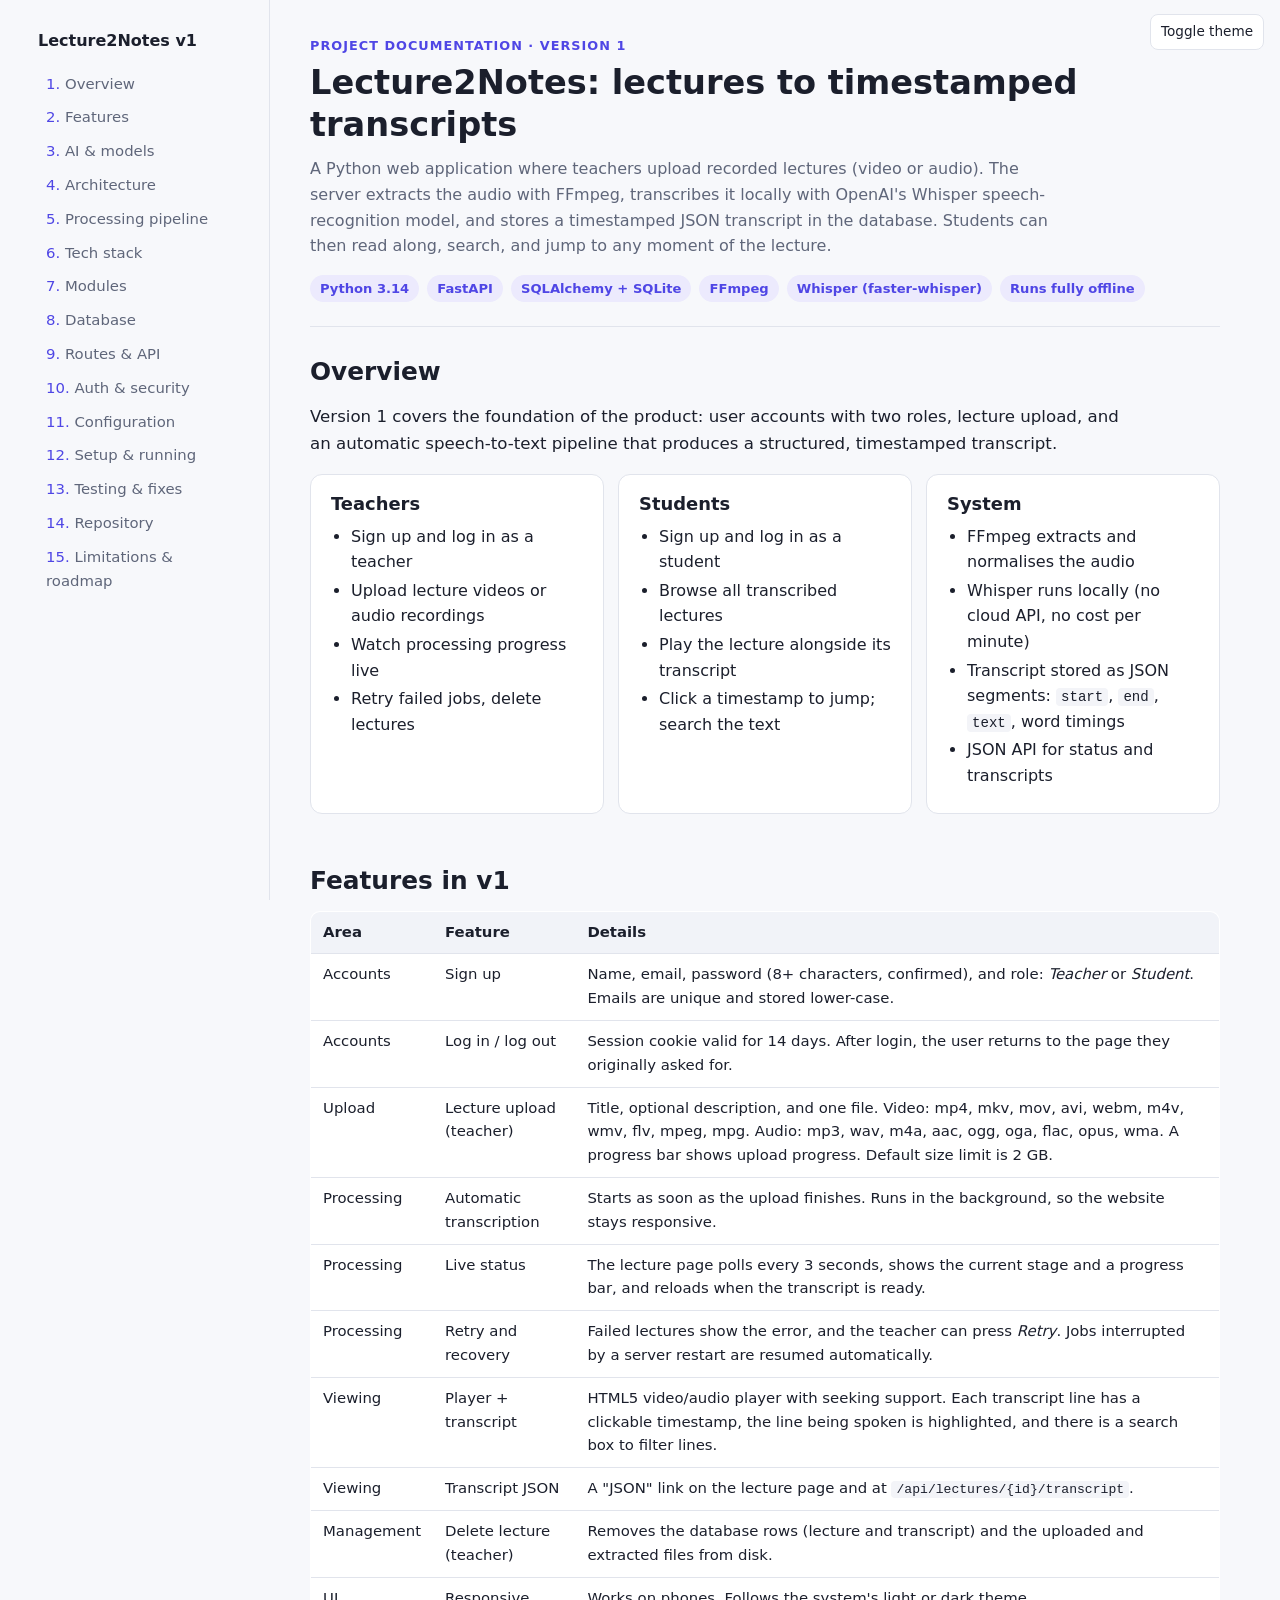
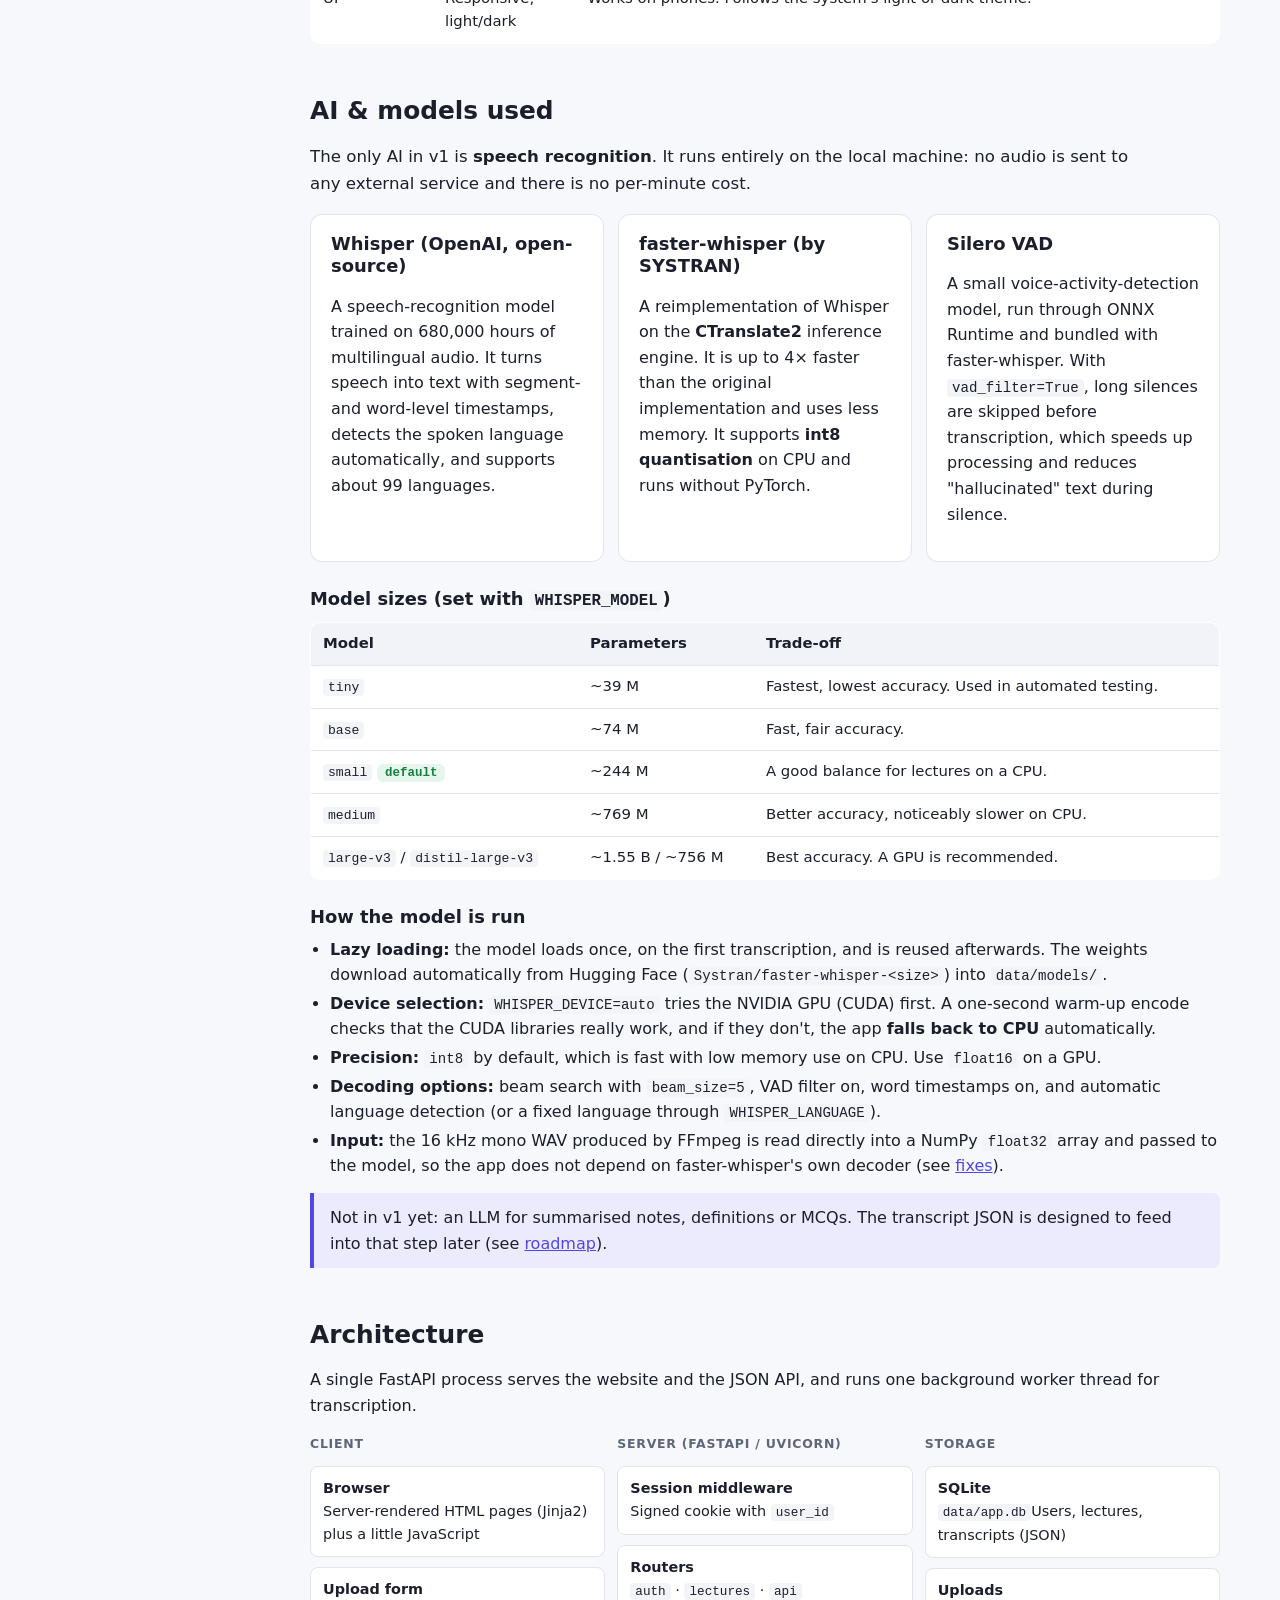
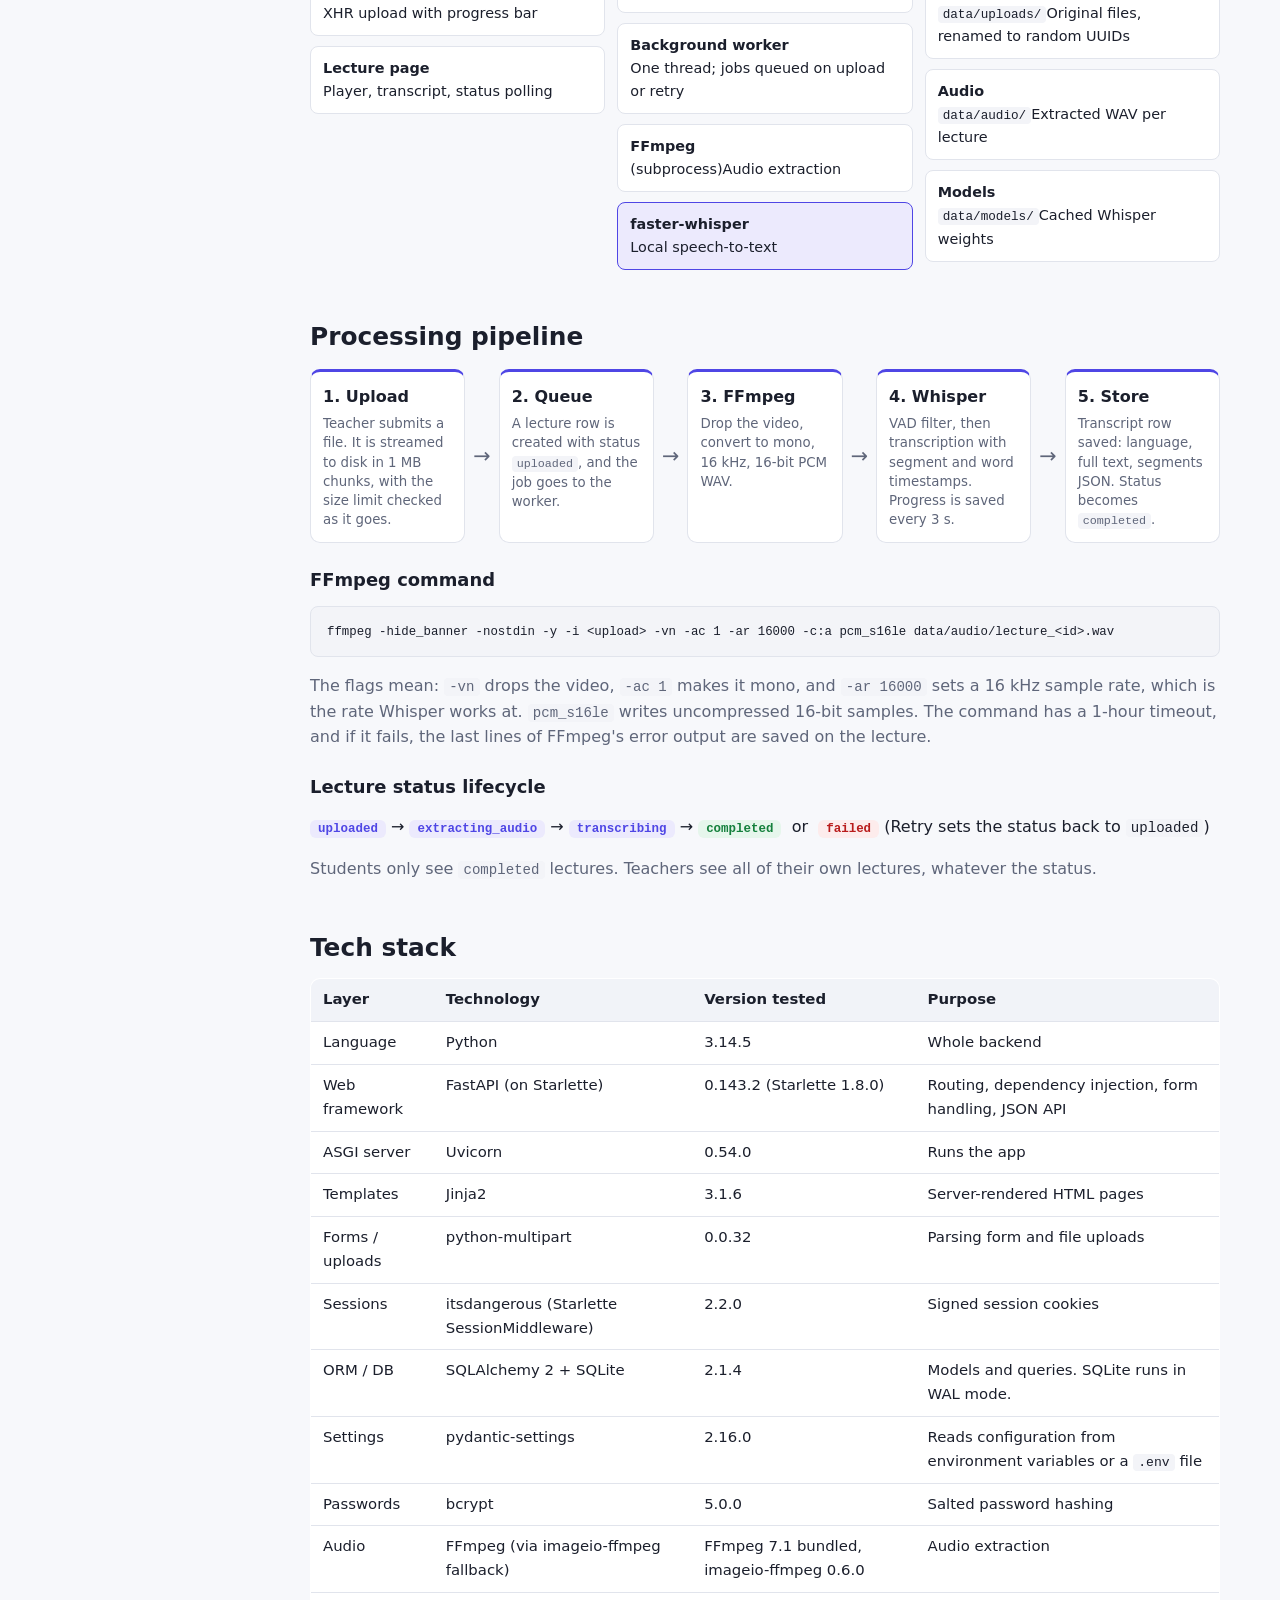
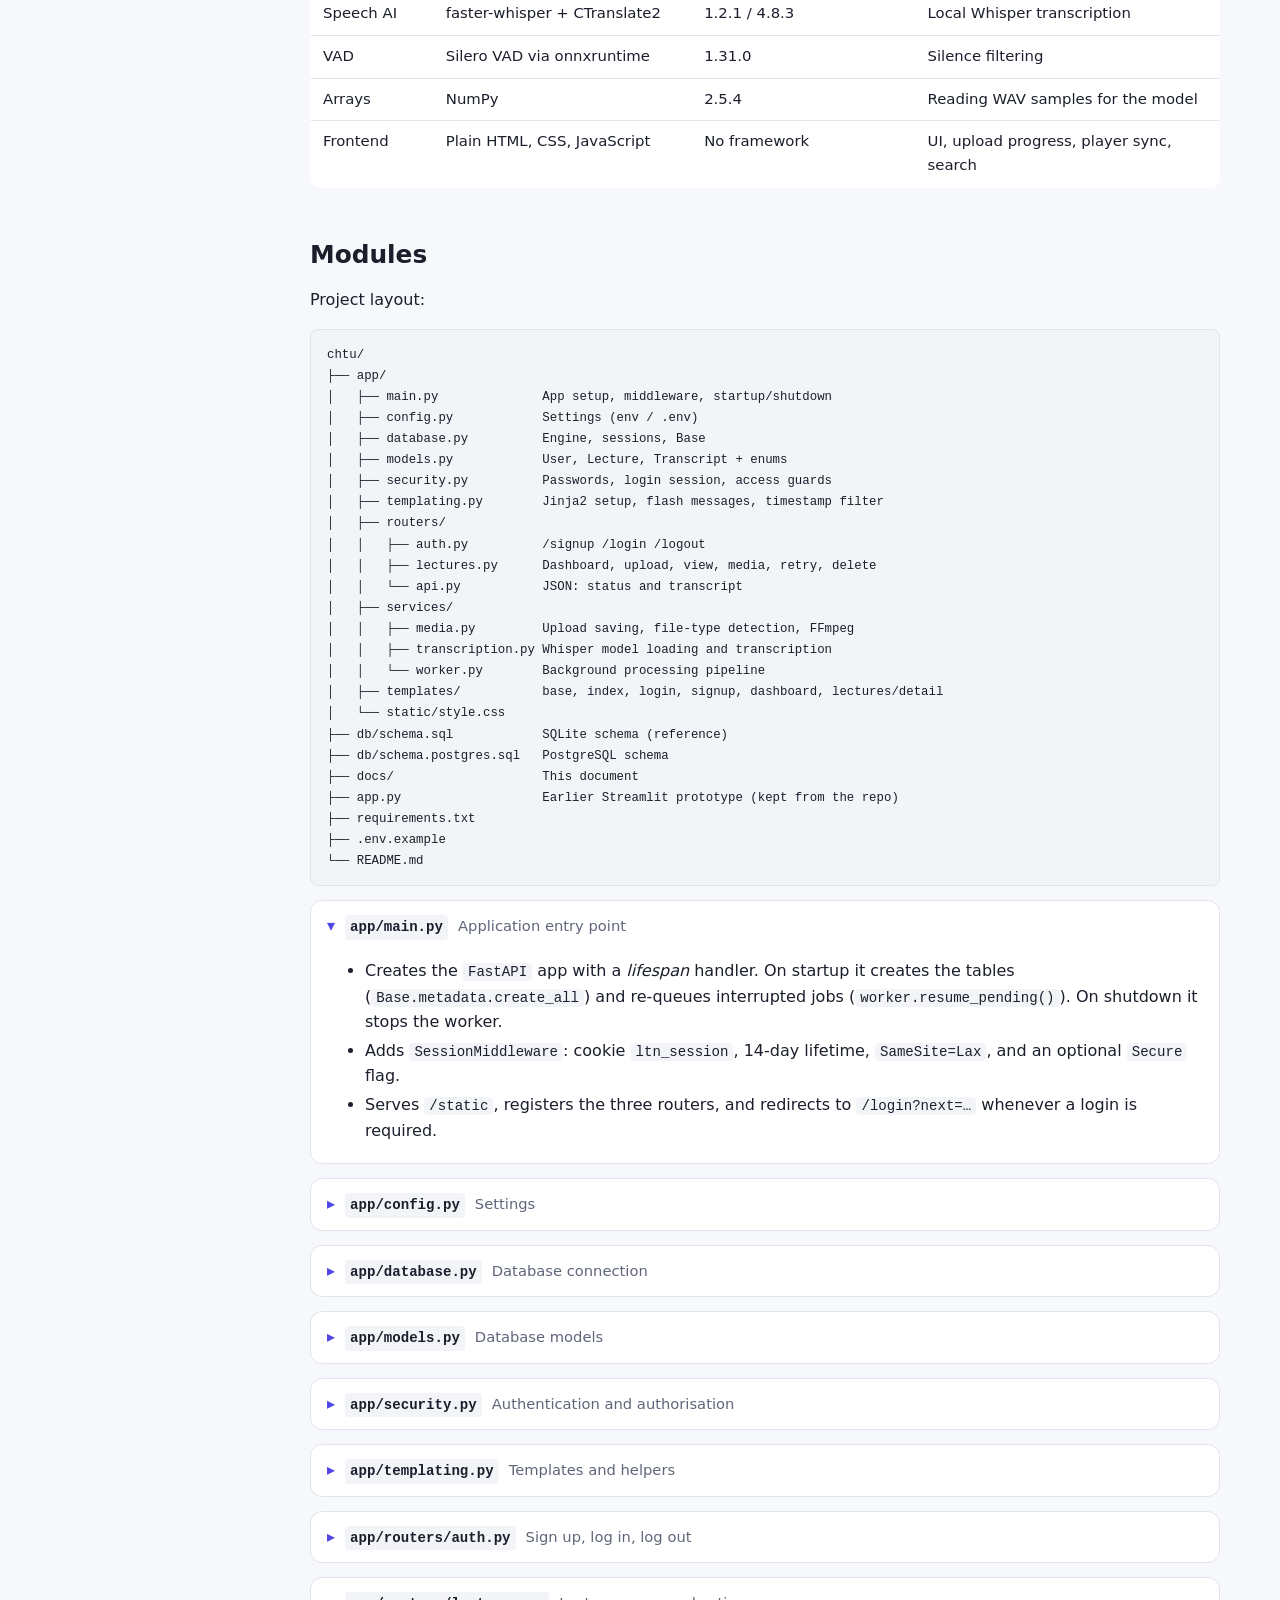
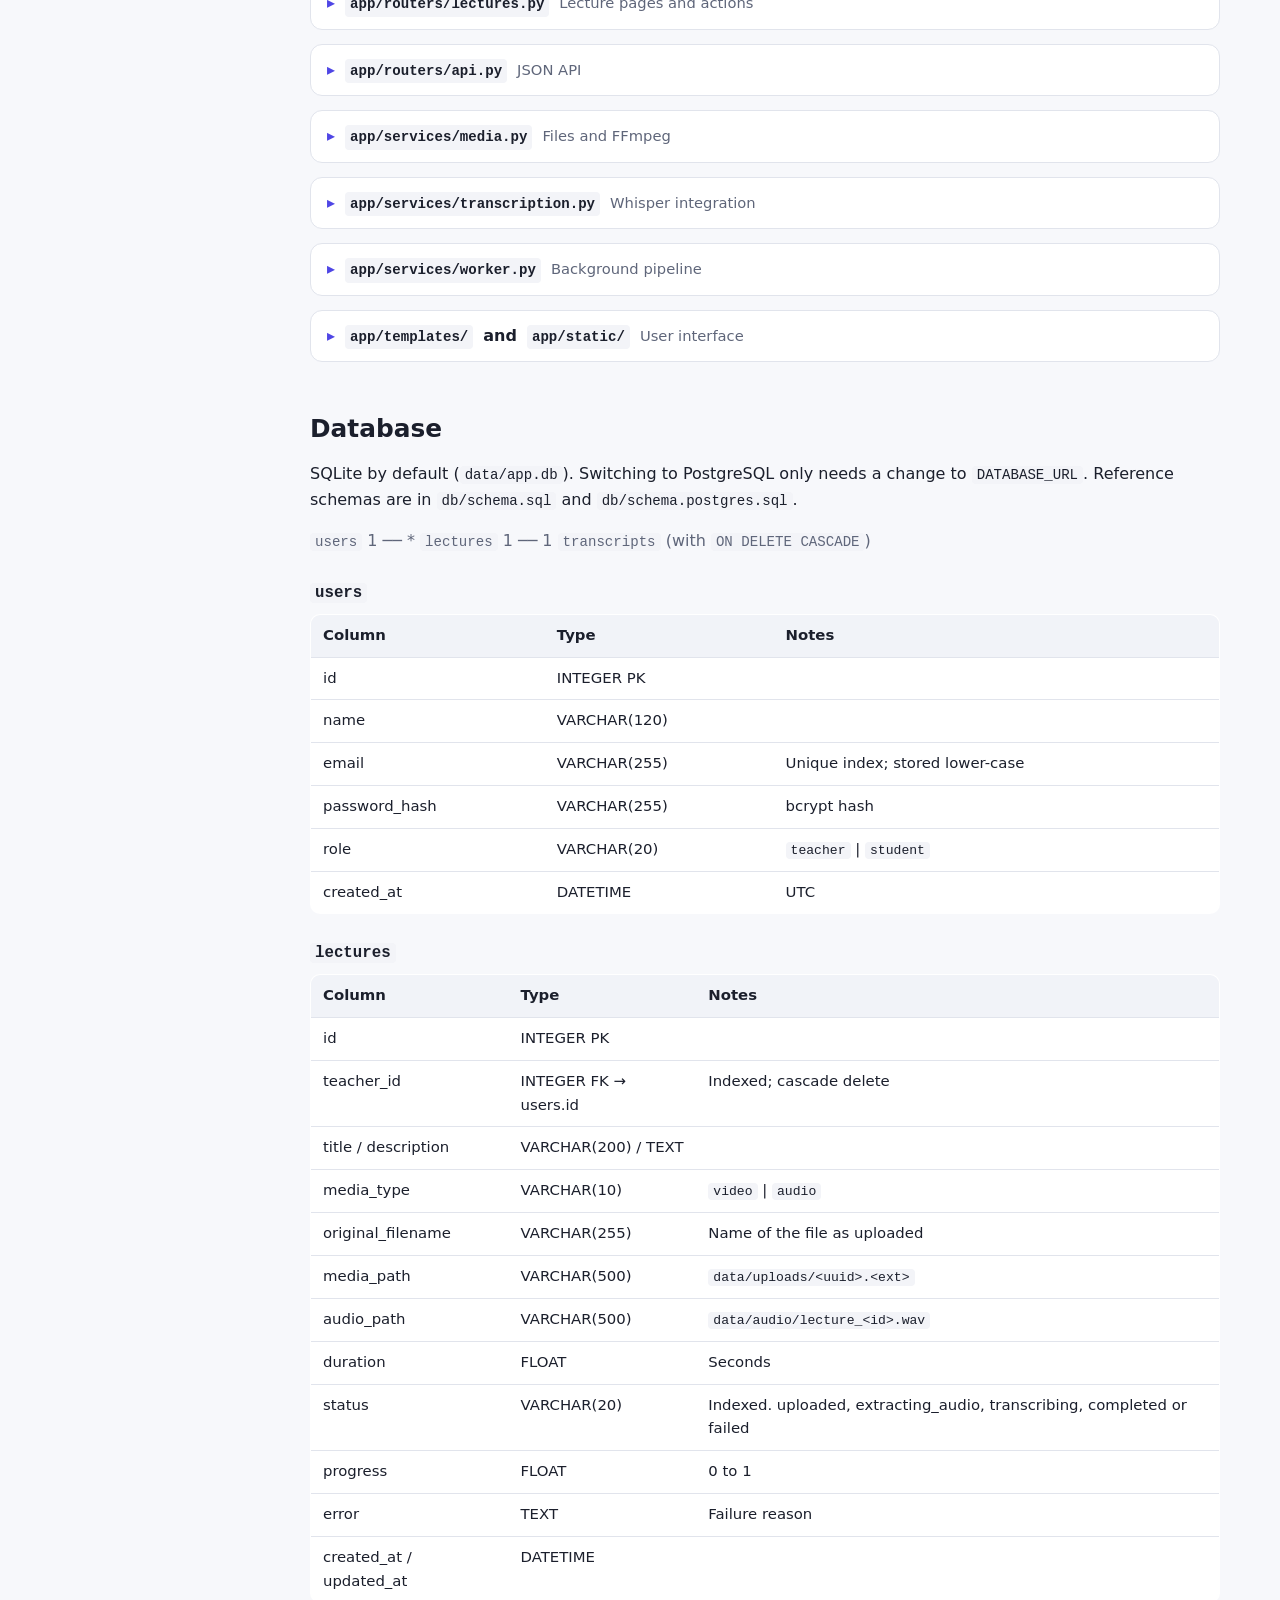
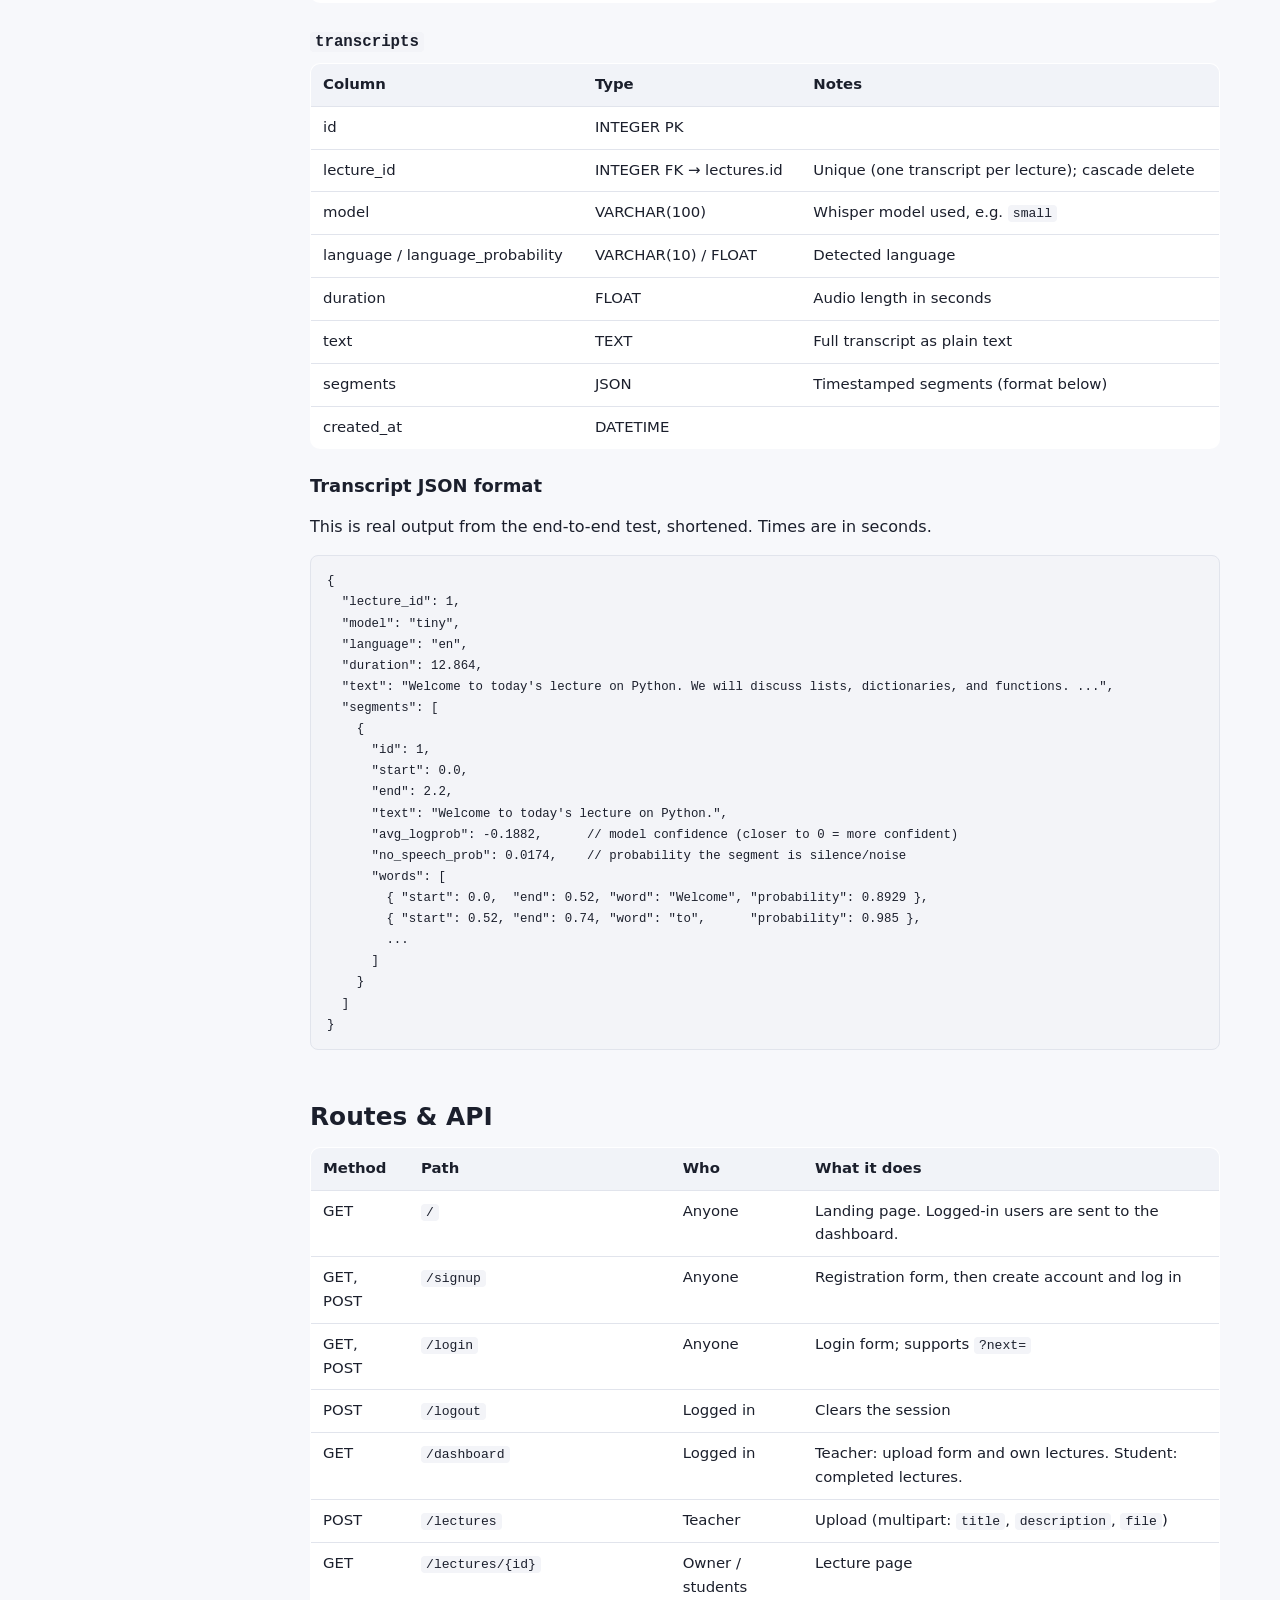
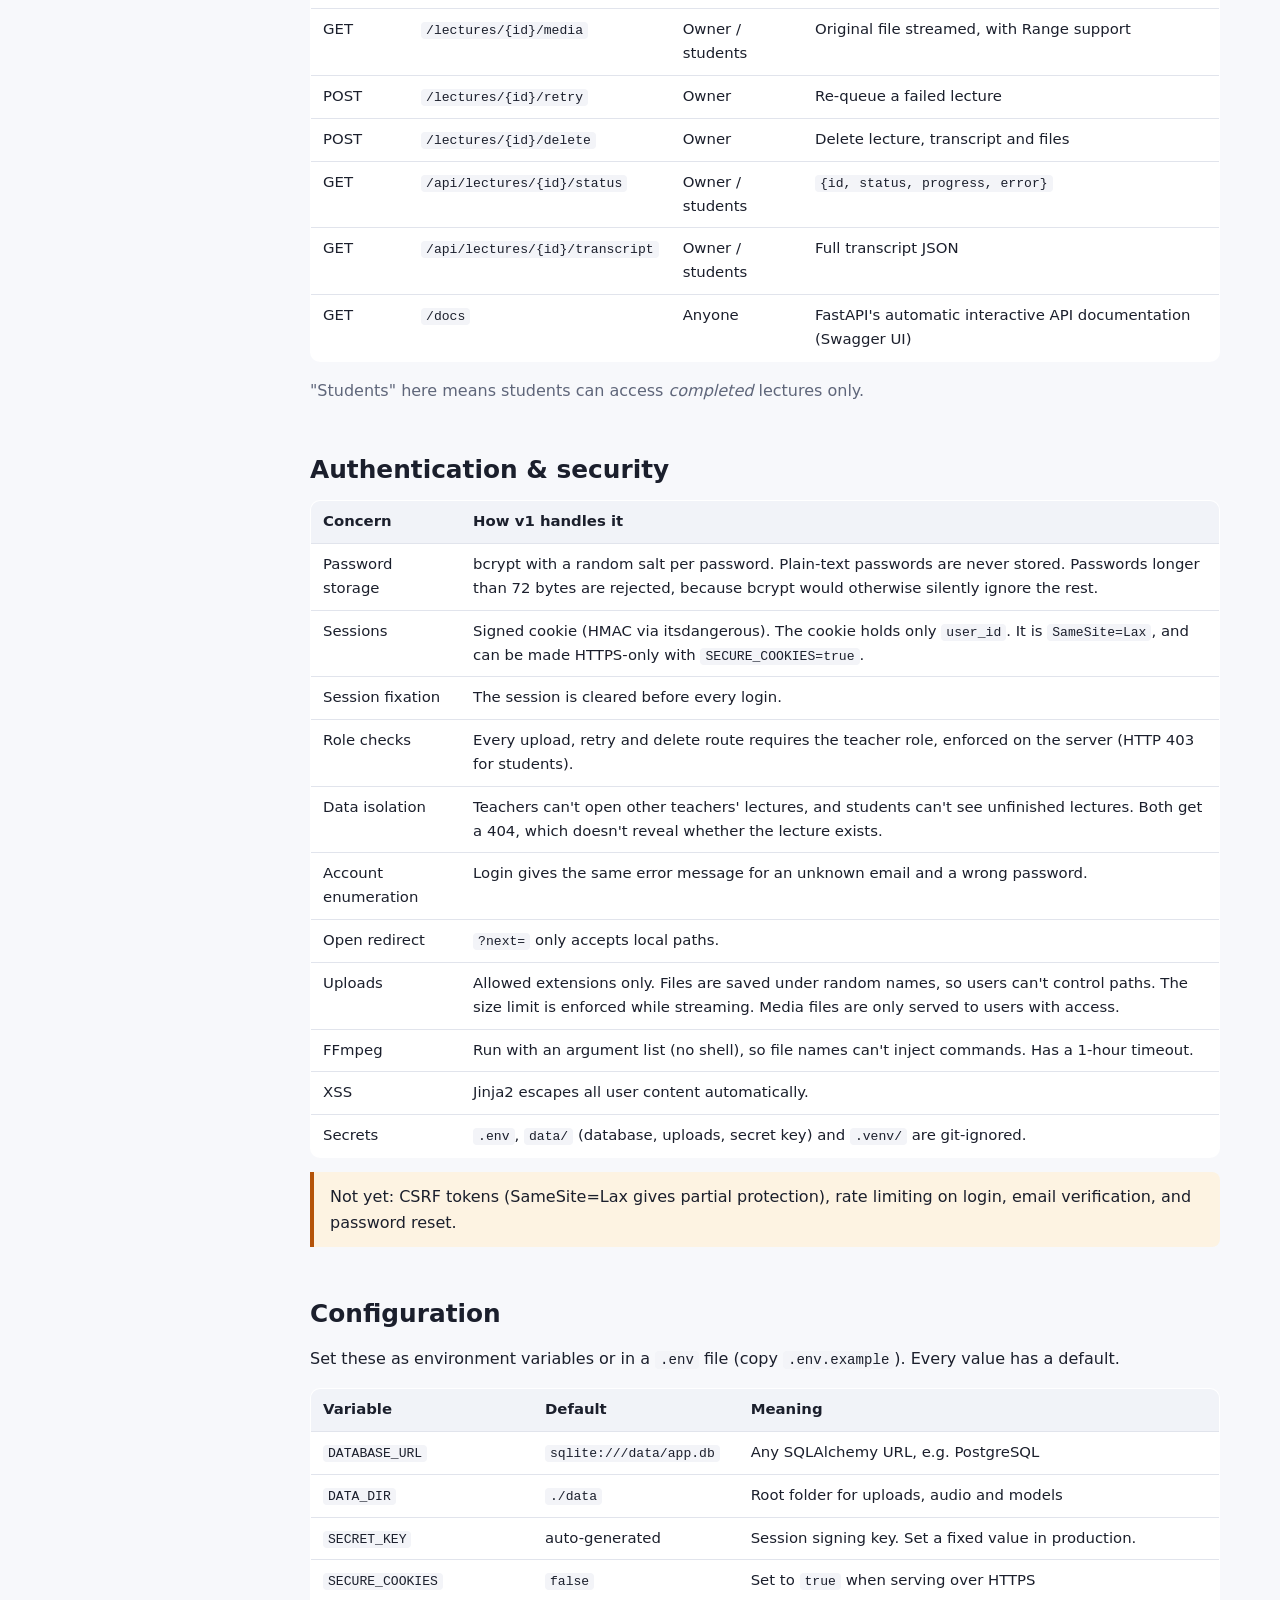
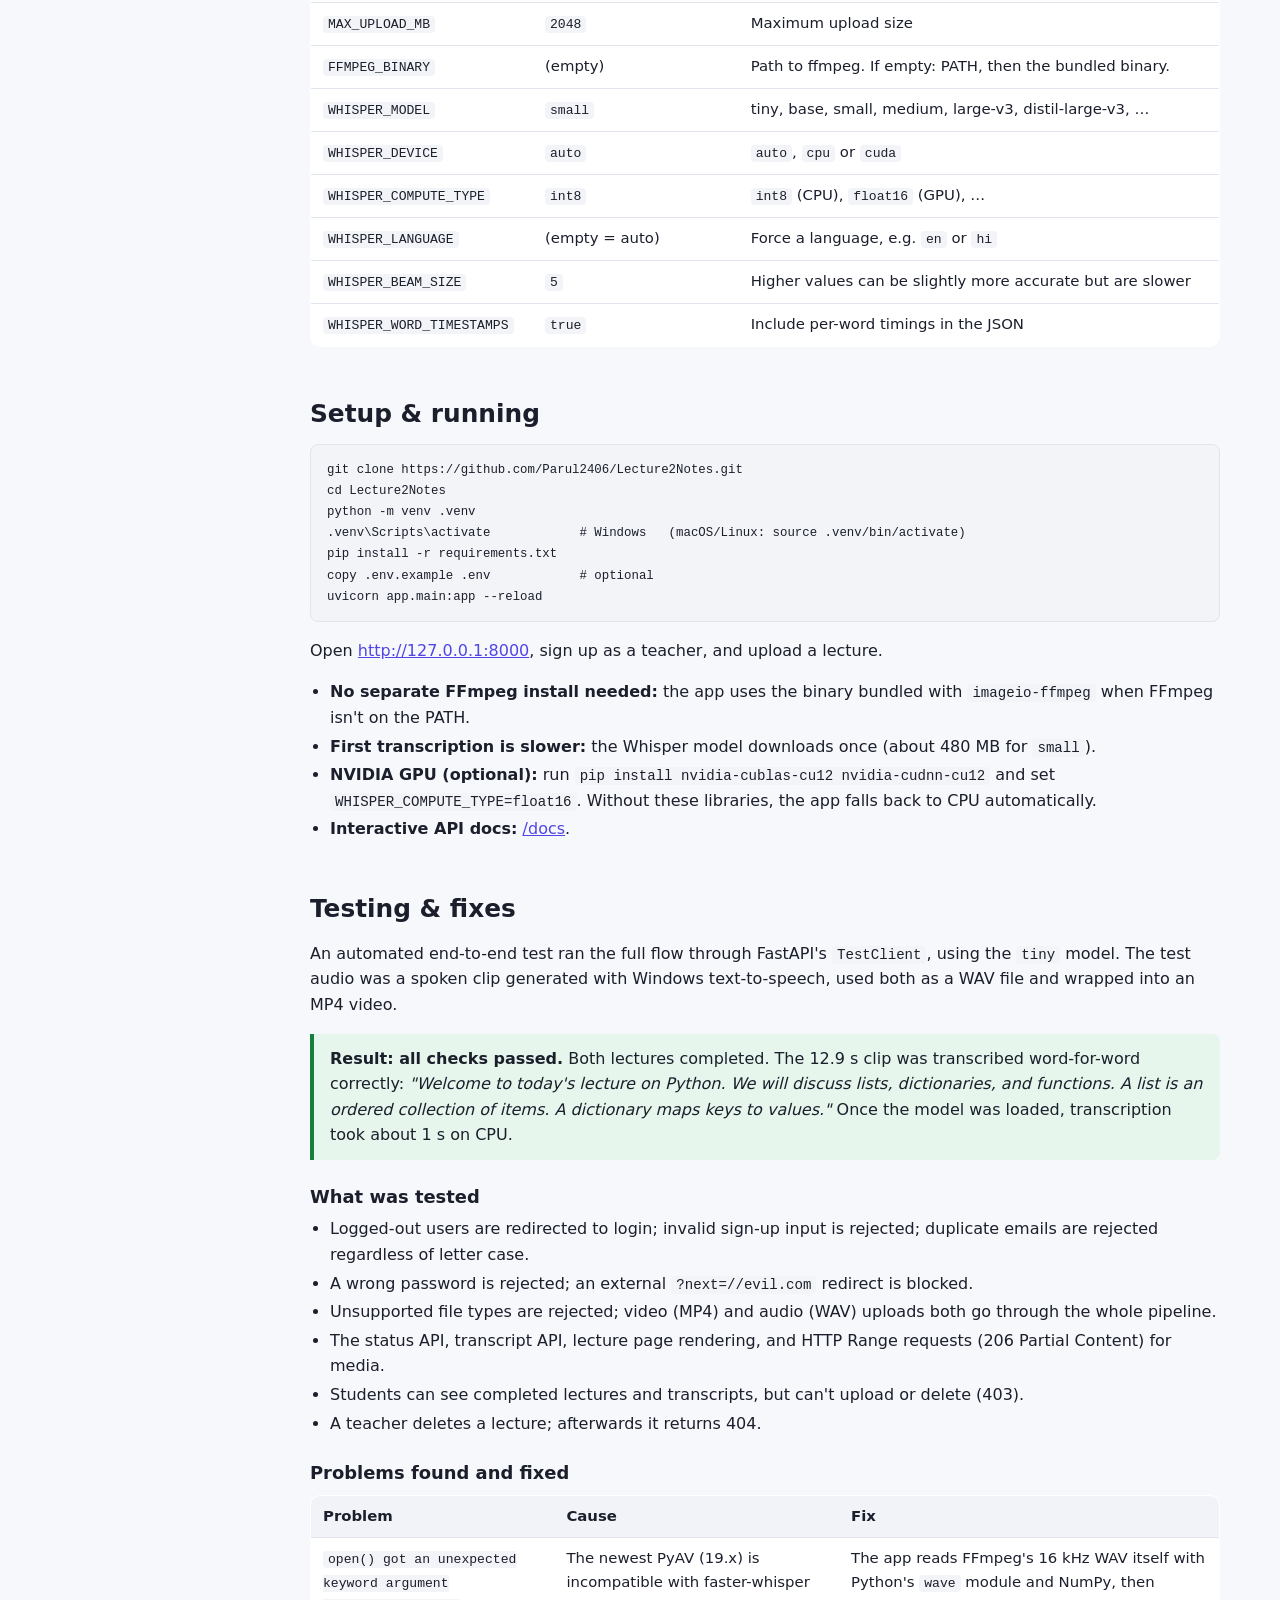
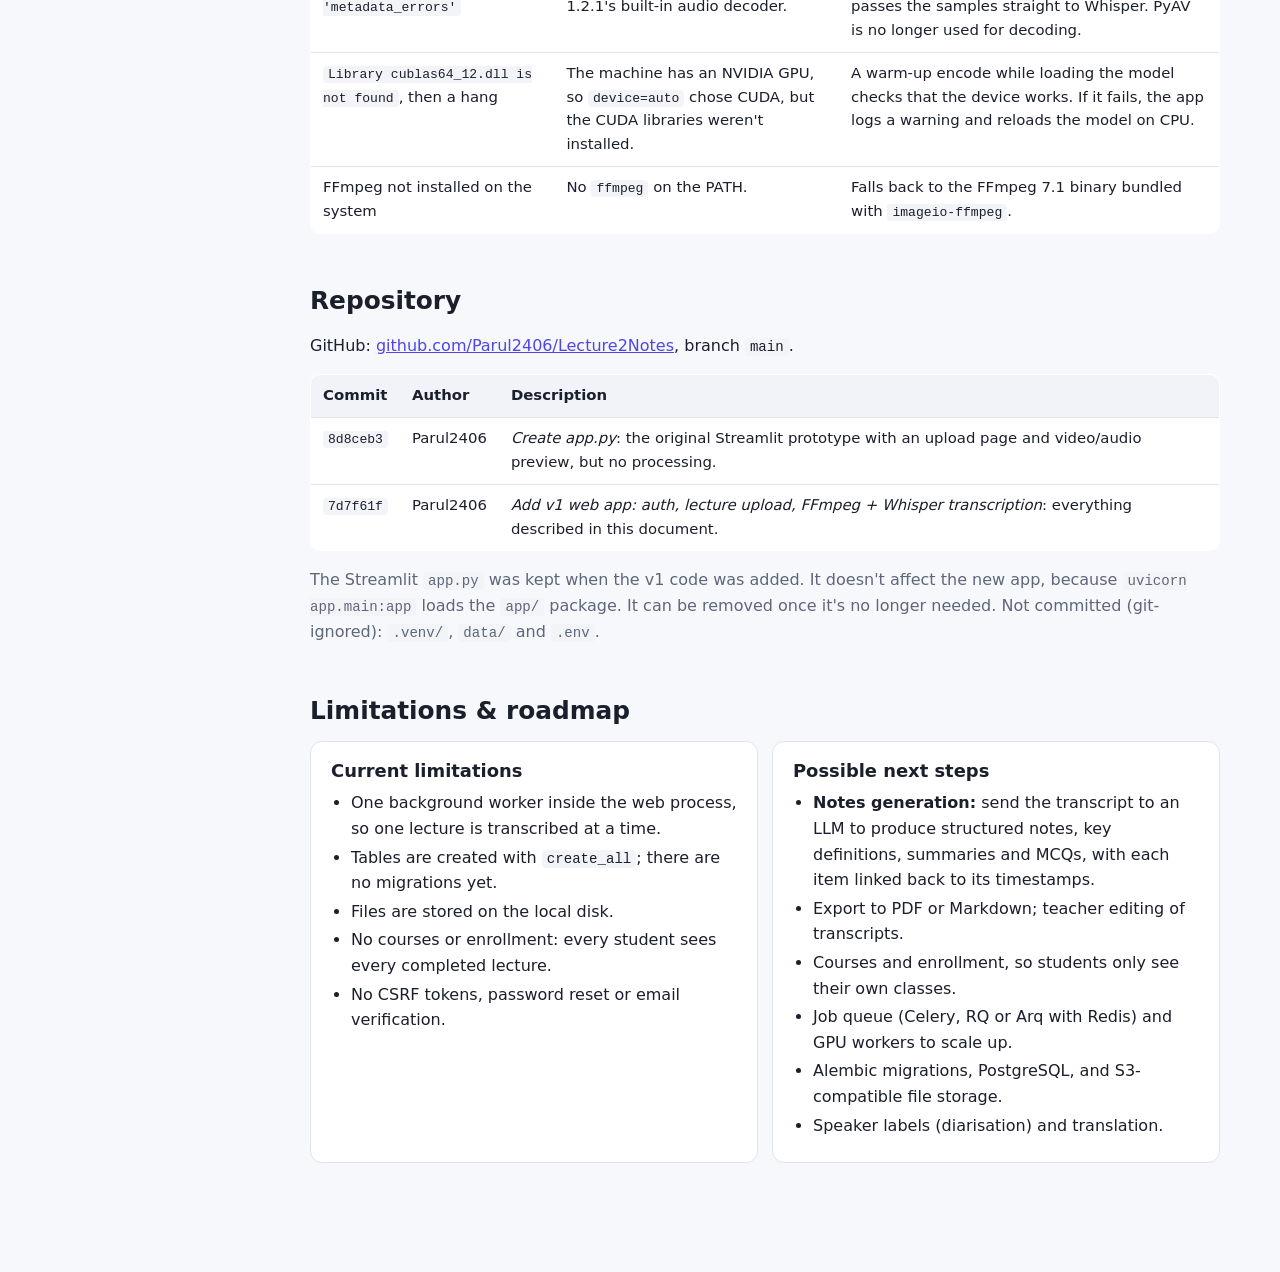
==== docs/project-overview.html @ 6717960e "Add local-AI notes, quizzes, sharing, editing and export Notes and quizzes (all on-device) - Local L" ====
<!doctype html>
<html lang="en">
<head>
<meta charset="utf-8">
<meta name="viewport" content="width=device-width, initial-scale=1">
<title>Lecture2Notes v1 Overview</title>
<style>
:root {
  --bg: #f7f8fb; --surface: #ffffff; --surface-2: #f1f3f8; --text: #1b1f2c; --muted: #5f667a;
  --border: #e1e4ec; --accent: #4f46e5; --accent-soft: #eceafd; --ok: #15803d; --ok-soft: #e6f6ec;
  --warn: #b45309; --warn-soft: #fdf3e2; --bad: #b91c1c; --bad-soft: #fdecec;
  --code-bg: #f3f4f8; --mono: ui-monospace, "Cascadia Code", Consolas, monospace;
}
@media (prefers-color-scheme: dark) {
  :root:not([data-theme="light"]) {
    --bg: #11131a; --surface: #191c26; --surface-2: #20243a; --text: #e5e7ef; --muted: #9ba1b5;
    --border: #2b2f40; --accent: #8b8cf8; --accent-soft: #24264a; --ok: #6ee7a0; --ok-soft: #133022;
    --warn: #fbbf63; --warn-soft: #3a2a12; --bad: #fca5a5; --bad-soft: #3a1717; --code-bg: #1f2230;
  }
}
:root[data-theme="dark"] {
  --bg: #11131a; --surface: #191c26; --surface-2: #20243a; --text: #e5e7ef; --muted: #9ba1b5;
  --border: #2b2f40; --accent: #8b8cf8; --accent-soft: #24264a; --ok: #6ee7a0; --ok-soft: #133022;
  --warn: #fbbf63; --warn-soft: #3a2a12; --bad: #fca5a5; --bad-soft: #3a1717; --code-bg: #1f2230;
}
* { box-sizing: border-box; }
html { scroll-behavior: smooth; }
body { margin: 0; background: var(--bg); color: var(--text);
  font: 16px/1.6 system-ui, -apple-system, "Segoe UI", Roboto, sans-serif; }
a { color: var(--accent); }
code, pre { font-family: var(--mono); font-size: .88em; }
code { background: var(--code-bg); padding: 1px 5px; border-radius: 4px; }
pre { background: var(--code-bg); border: 1px solid var(--border); border-radius: 8px; padding: 14px 16px;
  overflow-x: auto; line-height: 1.5; }
pre code { background: none; padding: 0; }
h1, h2, h3 { line-height: 1.25; }
h2 { margin: 0 0 14px; font-size: 1.55rem; }
h3 { margin: 26px 0 8px; font-size: 1.12rem; }

.layout { display: grid; grid-template-columns: 250px minmax(0, 1fr); max-width: 1240px; margin: 0 auto; }
nav.toc { position: sticky; top: 0; align-self: start; height: 100vh; overflow-y: auto; padding: 28px 18px;
  border-right: 1px solid var(--border); }
nav.toc .brand { font-weight: 700; margin-bottom: 14px; }
nav.toc ol { list-style: none; padding: 0; margin: 0; counter-reset: s; }
nav.toc li { counter-increment: s; }
nav.toc a { display: block; padding: 5px 8px; border-radius: 6px; color: var(--muted); text-decoration: none; font-size: .93rem; }
nav.toc a::before { content: counter(s) ". "; color: var(--accent); }
nav.toc a:hover { background: var(--surface-2); color: var(--text); }
main { padding: 28px 40px 80px; min-width: 0; }

header.hero { padding: 8px 0 24px; border-bottom: 1px solid var(--border); margin-bottom: 30px; }
header.hero h1 { font-size: 2.1rem; margin: 6px 0 10px; }
header.hero p { color: var(--muted); max-width: 760px; margin: 0; }
.eyebrow { font-size: .8rem; font-weight: 700; letter-spacing: .08em; text-transform: uppercase; color: var(--accent); }
.chips { display: flex; flex-wrap: wrap; gap: 8px; margin-top: 16px; }
.chip { font-size: .82rem; padding: 3px 10px; border-radius: 999px; background: var(--accent-soft); color: var(--accent); font-weight: 600; }

section { margin-bottom: 52px; scroll-margin-top: 16px; }
.card { background: var(--surface); border: 1px solid var(--border); border-radius: 12px; padding: 18px 20px; }
.grid { display: grid; gap: 14px; grid-template-columns: repeat(auto-fit, minmax(240px, 1fr)); }
.grid .card h3 { margin-top: 0; }
.muted { color: var(--muted); }
.lead { font-size: 1.04rem; max-width: 820px; }

table { width: 100%; border-collapse: collapse; background: var(--surface); border: 1px solid var(--border);
  border-radius: 10px; overflow: hidden; font-size: .93rem; }
th, td { text-align: left; padding: 9px 12px; border-bottom: 1px solid var(--border); vertical-align: top; }
th { background: var(--surface-2); font-weight: 600; }
tr:last-child td { border-bottom: 0; }
.table-wrap { overflow-x: auto; margin: 10px 0; }

.pipeline { display: flex; flex-wrap: wrap; align-items: stretch; gap: 8px; margin: 16px 0; }
.step { flex: 1 1 150px; background: var(--surface); border: 1px solid var(--border); border-top: 3px solid var(--accent);
  border-radius: 10px; padding: 12px; }
.step b { display: block; margin-bottom: 4px; }
.step small { color: var(--muted); display: block; line-height: 1.45; }
.arrow { align-self: center; color: var(--muted); font-size: 1.3rem; }

.arch { display: grid; grid-template-columns: repeat(3, 1fr); gap: 12px; margin: 16px 0; }
.arch .col { display: flex; flex-direction: column; gap: 10px; }
.arch .col h4 { margin: 0 0 2px; font-size: .78rem; text-transform: uppercase; letter-spacing: .06em; color: var(--muted); }
.box { background: var(--surface); border: 1px solid var(--border); border-radius: 8px; padding: 10px 12px; font-size: .9rem; }
.box b { display: block; }
.box.ai { border-color: var(--accent); background: var(--accent-soft); }

.status { display: inline-block; font: 600 .78rem var(--mono); padding: 2px 8px; border-radius: 6px; background: var(--surface-2); }
.s-ok { background: var(--ok-soft); color: var(--ok); }
.s-bad { background: var(--bad-soft); color: var(--bad); }
.s-run { background: var(--accent-soft); color: var(--accent); }

.callout { border-left: 4px solid var(--accent); background: var(--accent-soft); padding: 12px 16px; border-radius: 0 8px 8px 0; margin: 14px 0; }
.callout.warn { border-color: var(--warn); background: var(--warn-soft); }
.callout.ok { border-color: var(--ok); background: var(--ok-soft); }

.module { margin-bottom: 14px; }
.module summary { cursor: pointer; font-weight: 600; padding: 12px 16px; list-style: none; display: flex; gap: 10px; align-items: baseline; flex-wrap: wrap; }
.module summary::-webkit-details-marker { display: none; }
.module summary::before { content: "▸"; color: var(--accent); }
.module[open] summary::before { content: "▾"; }
.module summary code { font-weight: 600; }
.module summary span { color: var(--muted); font-weight: 400; font-size: .92rem; }
.module .body { padding: 0 18px 14px 34px; }
.module.card { padding: 0; }
ul.tight { margin: 6px 0; padding-left: 20px; }
ul.tight li { margin: 3px 0; }

.theme-toggle { position: fixed; top: 14px; right: 16px; background: var(--surface); color: var(--text); border: 1px solid var(--border);
  border-radius: 8px; padding: 6px 10px; font: inherit; font-size: .85rem; cursor: pointer; }

@media (max-width: 900px) {
  .layout { grid-template-columns: 1fr; }
  nav.toc { position: static; height: auto; border-right: 0; border-bottom: 1px solid var(--border); padding: 16px; }
  nav.toc ol { columns: 2; }
  main { padding: 20px 16px 60px; }
  .arch { grid-template-columns: 1fr; }
  .arrow { transform: rotate(90deg); flex-basis: 100%; text-align: center; }
  header.hero h1 { font-size: 1.6rem; }
}
@media print { nav.toc, .theme-toggle { display: none; } .layout { display: block; } }
</style>
</head>
<body>
<button class="theme-toggle" id="themeToggle" type="button">Toggle theme</button>
<div class="layout">
<nav class="toc">
  <div class="brand">Lecture2Notes v1</div>
  <ol>
    <li><a href="#overview">Overview</a></li>
    <li><a href="#features">Features</a></li>
    <li><a href="#ai">AI &amp; models</a></li>
    <li><a href="#architecture">Architecture</a></li>
    <li><a href="#pipeline">Processing pipeline</a></li>
    <li><a href="#stack">Tech stack</a></li>
    <li><a href="#modules">Modules</a></li>
    <li><a href="#database">Database</a></li>
    <li><a href="#routes">Routes &amp; API</a></li>
    <li><a href="#security">Auth &amp; security</a></li>
    <li><a href="#config">Configuration</a></li>
    <li><a href="#setup">Setup &amp; running</a></li>
    <li><a href="#testing">Testing &amp; fixes</a></li>
    <li><a href="#repo">Repository</a></li>
    <li><a href="#roadmap">Limitations &amp; roadmap</a></li>
  </ol>
</nav>

<main>
<header class="hero">
  <div class="eyebrow">Project documentation · Version 1</div>
  <h1>Lecture2Notes: lectures to timestamped transcripts</h1>
  <p>A Python web application where teachers upload recorded lectures (video or audio). The server extracts the
     audio with FFmpeg, transcribes it locally with OpenAI's Whisper speech-recognition model, and stores a
     timestamped JSON transcript in the database. Students can then read along, search, and jump to any moment of the lecture.</p>
  <div class="chips">
    <span class="chip">Python 3.14</span><span class="chip">FastAPI</span><span class="chip">SQLAlchemy + SQLite</span>
    <span class="chip">FFmpeg</span><span class="chip">Whisper (faster-whisper)</span><span class="chip">Runs fully offline</span>
  </div>
</header>

<!-- 1 -->
<section id="overview">
  <h2>Overview</h2>
  <p class="lead">Version 1 covers the foundation of the product: user accounts with two roles, lecture upload, and an
     automatic speech-to-text pipeline that produces a structured, timestamped transcript.</p>
  <div class="grid">
    <div class="card"><h3>Teachers</h3>
      <ul class="tight"><li>Sign up and log in as a teacher</li><li>Upload lecture videos or audio recordings</li>
      <li>Watch processing progress live</li><li>Retry failed jobs, delete lectures</li></ul></div>
    <div class="card"><h3>Students</h3>
      <ul class="tight"><li>Sign up and log in as a student</li><li>Browse all transcribed lectures</li>
      <li>Play the lecture alongside its transcript</li><li>Click a timestamp to jump; search the text</li></ul></div>
    <div class="card"><h3>System</h3>
      <ul class="tight"><li>FFmpeg extracts and normalises the audio</li><li>Whisper runs locally (no cloud API, no cost per minute)</li>
      <li>Transcript stored as JSON segments: <code>start</code>, <code>end</code>, <code>text</code>, word timings</li>
      <li>JSON API for status and transcripts</li></ul></div>
  </div>
</section>

<!-- 2 -->
<section id="features">
  <h2>Features in v1</h2>
  <div class="table-wrap"><table>
    <tr><th>Area</th><th>Feature</th><th>Details</th></tr>
    <tr><td>Accounts</td><td>Sign up</td><td>Name, email, password (8+ characters, confirmed), and role: <em>Teacher</em> or <em>Student</em>. Emails are unique and stored lower-case.</td></tr>
    <tr><td>Accounts</td><td>Log in / log out</td><td>Session cookie valid for 14 days. After login, the user returns to the page they originally asked for.</td></tr>
    <tr><td>Upload</td><td>Lecture upload (teacher)</td><td>Title, optional description, and one file. Video: mp4, mkv, mov, avi, webm, m4v, wmv, flv, mpeg, mpg. Audio: mp3, wav, m4a, aac, ogg, oga, flac, opus, wma. A progress bar shows upload progress. Default size limit is 2 GB.</td></tr>
    <tr><td>Processing</td><td>Automatic transcription</td><td>Starts as soon as the upload finishes. Runs in the background, so the website stays responsive.</td></tr>
    <tr><td>Processing</td><td>Live status</td><td>The lecture page polls every 3 seconds, shows the current stage and a progress bar, and reloads when the transcript is ready.</td></tr>
    <tr><td>Processing</td><td>Retry and recovery</td><td>Failed lectures show the error, and the teacher can press <em>Retry</em>. Jobs interrupted by a server restart are resumed automatically.</td></tr>
    <tr><td>Viewing</td><td>Player + transcript</td><td>HTML5 video/audio player with seeking support. Each transcript line has a clickable timestamp, the line being spoken is highlighted, and there is a search box to filter lines.</td></tr>
    <tr><td>Viewing</td><td>Transcript JSON</td><td>A "JSON" link on the lecture page and at <code>/api/lectures/{id}/transcript</code>.</td></tr>
    <tr><td>Management</td><td>Delete lecture (teacher)</td><td>Removes the database rows (lecture and transcript) and the uploaded and extracted files from disk.</td></tr>
    <tr><td>UI</td><td>Responsive, light/dark</td><td>Works on phones. Follows the system's light or dark theme.</td></tr>
  </table></div>
</section>

<!-- 3 -->
<section id="ai">
  <h2>AI &amp; models used</h2>
  <p class="lead">The only AI in v1 is <strong>speech recognition</strong>. It runs entirely on the local machine:
     no audio is sent to any external service and there is no per-minute cost.</p>

  <div class="grid">
    <div class="card"><h3>Whisper (OpenAI, open-source)</h3>
      <p>A speech-recognition model trained on 680,000 hours of multilingual audio. It turns speech into text with
         segment- and word-level timestamps, detects the spoken language automatically, and supports about 99 languages.</p></div>
    <div class="card"><h3>faster-whisper (by SYSTRAN)</h3>
      <p>A reimplementation of Whisper on the <strong>CTranslate2</strong> inference engine. It is up to 4× faster than the
         original implementation and uses less memory. It supports <strong>int8 quantisation</strong> on CPU and runs without PyTorch.</p></div>
    <div class="card"><h3>Silero VAD</h3>
      <p>A small voice-activity-detection model, run through ONNX Runtime and bundled with faster-whisper. With
         <code>vad_filter=True</code>, long silences are skipped before transcription, which speeds up processing and reduces
         "hallucinated" text during silence.</p></div>
  </div>

  <h3>Model sizes (set with <code>WHISPER_MODEL</code>)</h3>
  <div class="table-wrap"><table>
    <tr><th>Model</th><th>Parameters</th><th>Trade-off</th></tr>
    <tr><td><code>tiny</code></td><td>~39 M</td><td>Fastest, lowest accuracy. Used in automated testing.</td></tr>
    <tr><td><code>base</code></td><td>~74 M</td><td>Fast, fair accuracy.</td></tr>
    <tr><td><code>small</code> <span class="status s-ok">default</span></td><td>~244 M</td><td>A good balance for lectures on a CPU.</td></tr>
    <tr><td><code>medium</code></td><td>~769 M</td><td>Better accuracy, noticeably slower on CPU.</td></tr>
    <tr><td><code>large-v3</code> / <code>distil-large-v3</code></td><td>~1.55 B / ~756 M</td><td>Best accuracy. A GPU is recommended.</td></tr>
  </table></div>

  <h3>How the model is run</h3>
  <ul class="tight">
    <li><strong>Lazy loading:</strong> the model loads once, on the first transcription, and is reused afterwards. The weights download
        automatically from Hugging Face (<code>Systran/faster-whisper-&lt;size&gt;</code>) into <code>data/models/</code>.</li>
    <li><strong>Device selection:</strong> <code>WHISPER_DEVICE=auto</code> tries the NVIDIA GPU (CUDA) first. A one-second warm-up
        encode checks that the CUDA libraries really work, and if they don't, the app <strong>falls back to CPU</strong> automatically.</li>
    <li><strong>Precision:</strong> <code>int8</code> by default, which is fast with low memory use on CPU. Use <code>float16</code> on a GPU.</li>
    <li><strong>Decoding options:</strong> beam search with <code>beam_size=5</code>, VAD filter on, word timestamps on, and
        automatic language detection (or a fixed language through <code>WHISPER_LANGUAGE</code>).</li>
    <li><strong>Input:</strong> the 16 kHz mono WAV produced by FFmpeg is read directly into a NumPy <code>float32</code> array and
        passed to the model, so the app does not depend on faster-whisper's own decoder (see <a href="#testing">fixes</a>).</li>
  </ul>
  <div class="callout">Not in v1 yet: an LLM for summarised notes, definitions or MCQs. The transcript JSON is designed to feed into that step later (see <a href="#roadmap">roadmap</a>).</div>
</section>

<!-- 4 -->
<section id="architecture">
  <h2>Architecture</h2>
  <p>A single FastAPI process serves the website and the JSON API, and runs one background worker thread for transcription.</p>
  <div class="arch">
    <div class="col"><h4>Client</h4>
      <div class="box"><b>Browser</b>Server-rendered HTML pages (Jinja2) plus a little JavaScript</div>
      <div class="box"><b>Upload form</b>XHR upload with progress bar</div>
      <div class="box"><b>Lecture page</b>Player, transcript, status polling</div>
    </div>
    <div class="col"><h4>Server (FastAPI / Uvicorn)</h4>
      <div class="box"><b>Session middleware</b>Signed cookie with <code>user_id</code></div>
      <div class="box"><b>Routers</b><code>auth</code> · <code>lectures</code> · <code>api</code></div>
      <div class="box"><b>Background worker</b>One thread; jobs queued on upload or retry</div>
      <div class="box"><b>FFmpeg</b> (subprocess)Audio extraction</div>
      <div class="box ai"><b>faster-whisper</b>Local speech-to-text</div>
    </div>
    <div class="col"><h4>Storage</h4>
      <div class="box"><b>SQLite</b> <code>data/app.db</code>Users, lectures, transcripts (JSON)</div>
      <div class="box"><b>Uploads</b> <code>data/uploads/</code>Original files, renamed to random UUIDs</div>
      <div class="box"><b>Audio</b> <code>data/audio/</code>Extracted WAV per lecture</div>
      <div class="box"><b>Models</b> <code>data/models/</code>Cached Whisper weights</div>
    </div>
  </div>
</section>

<!-- 5 -->
<section id="pipeline">
  <h2>Processing pipeline</h2>
  <div class="pipeline">
    <div class="step"><b>1. Upload</b><small>Teacher submits a file. It is streamed to disk in 1 MB chunks, with the size limit checked as it goes.</small></div>
    <div class="arrow">→</div>
    <div class="step"><b>2. Queue</b><small>A lecture row is created with status <code>uploaded</code>, and the job goes to the worker.</small></div>
    <div class="arrow">→</div>
    <div class="step"><b>3. FFmpeg</b><small>Drop the video, convert to mono, 16 kHz, 16-bit PCM WAV.</small></div>
    <div class="arrow">→</div>
    <div class="step"><b>4. Whisper</b><small>VAD filter, then transcription with segment and word timestamps. Progress is saved every 3 s.</small></div>
    <div class="arrow">→</div>
    <div class="step"><b>5. Store</b><small>Transcript row saved: language, full text, segments JSON. Status becomes <code>completed</code>.</small></div>
  </div>

  <h3>FFmpeg command</h3>
<pre><code>ffmpeg -hide_banner -nostdin -y -i &lt;upload&gt; -vn -ac 1 -ar 16000 -c:a pcm_s16le data/audio/lecture_&lt;id&gt;.wav</code></pre>
  <p class="muted">The flags mean: <code>-vn</code> drops the video, <code>-ac 1</code> makes it mono, and <code>-ar 16000</code> sets a 16 kHz sample rate, which is the rate Whisper works at. <code>pcm_s16le</code> writes uncompressed 16-bit samples. The command has a 1-hour timeout, and if it fails, the last lines of FFmpeg's error output are saved on the lecture.</p>

  <h3>Lecture status lifecycle</h3>
  <p>
    <span class="status s-run">uploaded</span> →
    <span class="status s-run">extracting_audio</span> →
    <span class="status s-run">transcribing</span> →
    <span class="status s-ok">completed</span> &nbsp;or&nbsp;
    <span class="status s-bad">failed</span> (Retry sets the status back to <code>uploaded</code>)
  </p>
  <p class="muted">Students only see <code>completed</code> lectures. Teachers see all of their own lectures, whatever the status.</p>
</section>

<!-- 6 -->
<section id="stack">
  <h2>Tech stack</h2>
  <div class="table-wrap"><table>
    <tr><th>Layer</th><th>Technology</th><th>Version tested</th><th>Purpose</th></tr>
    <tr><td>Language</td><td>Python</td><td>3.14.5</td><td>Whole backend</td></tr>
    <tr><td>Web framework</td><td>FastAPI (on Starlette)</td><td>0.143.2 (Starlette 1.8.0)</td><td>Routing, dependency injection, form handling, JSON API</td></tr>
    <tr><td>ASGI server</td><td>Uvicorn</td><td>0.54.0</td><td>Runs the app</td></tr>
    <tr><td>Templates</td><td>Jinja2</td><td>3.1.6</td><td>Server-rendered HTML pages</td></tr>
    <tr><td>Forms / uploads</td><td>python-multipart</td><td>0.0.32</td><td>Parsing form and file uploads</td></tr>
    <tr><td>Sessions</td><td>itsdangerous (Starlette SessionMiddleware)</td><td>2.2.0</td><td>Signed session cookies</td></tr>
    <tr><td>ORM / DB</td><td>SQLAlchemy 2 + SQLite</td><td>2.1.4</td><td>Models and queries. SQLite runs in WAL mode.</td></tr>
    <tr><td>Settings</td><td>pydantic-settings</td><td>2.16.0</td><td>Reads configuration from environment variables or a <code>.env</code> file</td></tr>
    <tr><td>Passwords</td><td>bcrypt</td><td>5.0.0</td><td>Salted password hashing</td></tr>
    <tr><td>Audio</td><td>FFmpeg (via imageio-ffmpeg fallback)</td><td>FFmpeg 7.1 bundled, imageio-ffmpeg 0.6.0</td><td>Audio extraction</td></tr>
    <tr><td>Speech AI</td><td>faster-whisper + CTranslate2</td><td>1.2.1 / 4.8.3</td><td>Local Whisper transcription</td></tr>
    <tr><td>VAD</td><td>Silero VAD via onnxruntime</td><td>1.31.0</td><td>Silence filtering</td></tr>
    <tr><td>Arrays</td><td>NumPy</td><td>2.5.4</td><td>Reading WAV samples for the model</td></tr>
    <tr><td>Frontend</td><td>Plain HTML, CSS, JavaScript</td><td>No framework</td><td>UI, upload progress, player sync, search</td></tr>
  </table></div>
</section>

<!-- 7 -->
<section id="modules">
  <h2>Modules</h2>
  <p>Project layout:</p>
<pre><code>chtu/
├── app/
│   ├── main.py              App setup, middleware, startup/shutdown
│   ├── config.py            Settings (env / .env)
│   ├── database.py          Engine, sessions, Base
│   ├── models.py            User, Lecture, Transcript + enums
│   ├── security.py          Passwords, login session, access guards
│   ├── templating.py        Jinja2 setup, flash messages, timestamp filter
│   ├── routers/
│   │   ├── auth.py          /signup /login /logout
│   │   ├── lectures.py      Dashboard, upload, view, media, retry, delete
│   │   └── api.py           JSON: status and transcript
│   ├── services/
│   │   ├── media.py         Upload saving, file-type detection, FFmpeg
│   │   ├── transcription.py Whisper model loading and transcription
│   │   └── worker.py        Background processing pipeline
│   ├── templates/           base, index, login, signup, dashboard, lectures/detail
│   └── static/style.css
├── db/schema.sql            SQLite schema (reference)
├── db/schema.postgres.sql   PostgreSQL schema
├── docs/                    This document
├── app.py                   Earlier Streamlit prototype (kept from the repo)
├── requirements.txt
├── .env.example
└── README.md</code></pre>

  <details class="module card" open><summary><code>app/main.py</code><span>Application entry point</span></summary><div class="body">
    <ul class="tight">
      <li>Creates the <code>FastAPI</code> app with a <em>lifespan</em> handler. On startup it creates the tables
          (<code>Base.metadata.create_all</code>) and re-queues interrupted jobs (<code>worker.resume_pending()</code>). On shutdown it stops the worker.</li>
      <li>Adds <code>SessionMiddleware</code>: cookie <code>ltn_session</code>, 14-day lifetime, <code>SameSite=Lax</code>, and an optional <code>Secure</code> flag.</li>
      <li>Serves <code>/static</code>, registers the three routers, and redirects to <code>/login?next=…</code> whenever a login is required.</li>
    </ul></div></details>

  <details class="module card"><summary><code>app/config.py</code><span>Settings</span></summary><div class="body">
    <ul class="tight">
      <li>A <code>Settings</code> class (pydantic-settings) that reads environment variables or <code>.env</code>. See <a href="#config">Configuration</a>.</li>
      <li><code>session_secret</code>: uses <code>SECRET_KEY</code> if it is set. Otherwise it generates a random key once and saves it
          to <code>data/.secret_key</code>, so logins survive restarts.</li>
      <li><code>ensure_dirs()</code> creates <code>data/</code>, <code>data/uploads/</code> and <code>data/audio/</code>.</li>
    </ul></div></details>

  <details class="module card"><summary><code>app/database.py</code><span>Database connection</span></summary><div class="body">
    <ul class="tight">
      <li>SQLAlchemy <code>engine</code> and <code>SessionLocal</code>, with <code>check_same_thread=False</code> for SQLite so the worker thread can use the database.</li>
      <li>SQLite pragmas: <code>journal_mode=WAL</code> lets web requests read while the worker writes, and <code>foreign_keys=ON</code> makes cascading deletes work.</li>
      <li><code>get_db()</code> is the FastAPI dependency that provides a database session to each request.</li>
    </ul></div></details>

  <details class="module card"><summary><code>app/models.py</code><span>Database models</span></summary><div class="body">
    <ul class="tight">
      <li>Enums: <code>Role</code> (teacher, student), <code>MediaType</code> (video, audio), and <code>LectureStatus</code>, which has an <code>is_processing</code> helper.</li>
      <li><code>User</code> has many <code>Lecture</code>s. Each <code>Lecture</code> has one <code>Transcript</code>. Deletes cascade.</li>
      <li><code>Transcript.as_dict()</code> builds the JSON returned by the API. Details in <a href="#database">Database</a>.</li>
    </ul></div></details>

  <details class="module card"><summary><code>app/security.py</code><span>Authentication and authorisation</span></summary><div class="body">
    <ul class="tight">
      <li><code>hash_password</code> / <code>verify_password</code>: bcrypt with a random salt for each password.</li>
      <li><code>login_user</code> clears the session, then stores <code>user_id</code>. Clearing first prevents session fixation. <code>logout_user</code> clears the session.</li>
      <li>Dependencies: <code>get_current_user</code> (may be none), <code>require_user</code> (redirects to login, or returns HTTP 401 for <code>/api/*</code>),
          and <code>require_teacher</code> (HTTP 403 for students).</li>
      <li><code>safe_next_url</code> only allows local paths in <code>?next=</code>, which prevents open-redirect attacks.</li>
    </ul></div></details>

  <details class="module card"><summary><code>app/templating.py</code><span>Templates and helpers</span></summary><div class="body">
    <ul class="tight">
      <li>Shared <code>Jinja2Templates</code> instance.</li>
      <li>Flash messages stored in the session (<code>flash</code> / <code>get_flashed_messages</code>), for messages like "Uploaded", "Deleted" or errors.</li>
      <li><code>timestamp</code> filter: converts seconds to <code>mm:ss</code> or <code>h:mm:ss</code>.</li>
    </ul></div></details>

  <details class="module card"><summary><code>app/routers/auth.py</code><span>Sign up, log in, log out</span></summary><div class="body">
    <ul class="tight">
      <li>Sign-up checks: name required, valid email format, role is teacher or student, password 8 to 72 bytes, passwords match, email not already used.
          Errors re-display the form with the user's input kept.</li>
      <li>Login gives the same "Invalid email or password" message for an unknown email or a wrong password, so it doesn't reveal which accounts exist.</li>
      <li>All form posts end with an HTTP 303 redirect (the Post/Redirect/Get pattern).</li>
    </ul></div></details>

  <details class="module card"><summary><code>app/routers/lectures.py</code><span>Lecture pages and actions</span></summary><div class="body">
    <ul class="tight">
      <li><code>get_viewable_lecture</code>: teachers can only open their own lectures, and students can only open completed ones. Anything else returns 404.</li>
      <li><code>get_owned_lecture</code>: used for retry and delete, which only the owning teacher can do.</li>
      <li>Upload: checks the file extension, saves under a random UUID name (the original name is kept in the database), rejects empty
          files, creates the lecture row, and queues the job.</li>
      <li>Media: <code>FileResponse</code> with HTTP Range support, so the player can seek through long videos.</li>
      <li>Delete is blocked while processing. Otherwise it removes the database rows and both files.</li>
    </ul></div></details>

  <details class="module card"><summary><code>app/routers/api.py</code><span>JSON API</span></summary><div class="body">
    <ul class="tight">
      <li><code>GET /api/lectures/{id}/status</code> returns <code>{id, status, progress, error}</code>. The lecture page polls it.</li>
      <li><code>GET /api/lectures/{id}/transcript</code> returns the full transcript JSON. Uses the same access rules as the web pages.</li>
    </ul></div></details>

  <details class="module card"><summary><code>app/services/media.py</code><span>Files and FFmpeg</span></summary><div class="body">
    <ul class="tight">
      <li><code>detect_media_type()</code>: decides video or audio from the file extension.</li>
      <li><code>save_upload()</code>: writes the upload in 1 MB chunks and stops (deleting the partial file) once it exceeds <code>MAX_UPLOAD_MB</code>.</li>
      <li><code>ffmpeg_binary()</code>: uses <code>FFMPEG_BINARY</code> if set, then <code>ffmpeg</code> on the PATH, then the FFmpeg binary bundled with <code>imageio-ffmpeg</code>.</li>
      <li><code>extract_audio()</code>: runs the FFmpeg command and checks that the output is non-empty. Raises <code>MediaError</code> with a readable message on failure.</li>
    </ul></div></details>

  <details class="module card"><summary><code>app/services/transcription.py</code><span>Whisper integration</span></summary><div class="body">
    <ul class="tight">
      <li><code>get_model()</code>: loads the model once, guarded by a lock so only one thread can load it, with the warm-up check and CPU fallback.</li>
      <li><code>load_wav()</code>: checks the WAV is 16 kHz, mono, 16-bit, then converts it to <code>float32</code> values between −1 and 1.</li>
      <li><code>transcribe()</code>: iterates the segments as they are produced, calls <code>on_progress(segment_end / duration)</code>, and returns
          <code>{model, language, language_probability, duration, text, segments}</code>.</li>
    </ul></div></details>

  <details class="module card"><summary><code>app/services/worker.py</code><span>Background pipeline</span></summary><div class="body">
    <ul class="tight">
      <li>A <code>ThreadPoolExecutor(max_workers=1)</code>: lectures are processed one at a time, because Whisper already uses every CPU core.</li>
      <li><code>process_lecture()</code>: set the status, run FFmpeg, set the status, run Whisper (saving progress at most every 3 s), store the
          transcript, mark it completed. On any error: roll back, mark it failed, save the error message.</li>
      <li><code>resume_pending()</code>: on startup, re-queues lectures still marked uploaded, extracting audio or transcribing.</li>
      <li>Handles lectures deleted while queued, and logs unexpected errors so the worker thread never stops silently.</li>
    </ul></div></details>

  <details class="module card"><summary><code>app/templates/</code> and <code>app/static/</code><span>User interface</span></summary><div class="body">
    <ul class="tight">
      <li><code>base.html</code>: top bar with the user's name and role badge, flash messages, page content area.</li>
      <li><code>index.html</code> (landing page), <code>login.html</code>, <code>signup.html</code> (role picker cards).</li>
      <li><code>dashboard.html</code>: teachers get the upload form (XHR with a progress bar) and their lectures with status. Students get the lecture list with teacher names.</li>
      <li><code>lectures/detail.html</code>: player, status polling, failure details with Retry, and the transcript with clickable timestamps, current-line highlighting and search.</li>
      <li><code>style.css</code>: CSS variables for light and dark themes, a responsive layout, and no external dependencies.</li>
    </ul></div></details>
</section>

<!-- 8 -->
<section id="database">
  <h2>Database</h2>
  <p>SQLite by default (<code>data/app.db</code>). Switching to PostgreSQL only needs a change to <code>DATABASE_URL</code>.
     Reference schemas are in <code>db/schema.sql</code> and <code>db/schema.postgres.sql</code>.</p>
  <p class="muted"><code>users</code> 1 ── * <code>lectures</code> 1 ── 1 <code>transcripts</code> (with <code>ON DELETE CASCADE</code>)</p>

  <h3><code>users</code></h3>
  <div class="table-wrap"><table>
    <tr><th>Column</th><th>Type</th><th>Notes</th></tr>
    <tr><td>id</td><td>INTEGER PK</td><td></td></tr>
    <tr><td>name</td><td>VARCHAR(120)</td><td></td></tr>
    <tr><td>email</td><td>VARCHAR(255)</td><td>Unique index; stored lower-case</td></tr>
    <tr><td>password_hash</td><td>VARCHAR(255)</td><td>bcrypt hash</td></tr>
    <tr><td>role</td><td>VARCHAR(20)</td><td><code>teacher</code> | <code>student</code></td></tr>
    <tr><td>created_at</td><td>DATETIME</td><td>UTC</td></tr>
  </table></div>

  <h3><code>lectures</code></h3>
  <div class="table-wrap"><table>
    <tr><th>Column</th><th>Type</th><th>Notes</th></tr>
    <tr><td>id</td><td>INTEGER PK</td><td></td></tr>
    <tr><td>teacher_id</td><td>INTEGER FK → users.id</td><td>Indexed; cascade delete</td></tr>
    <tr><td>title / description</td><td>VARCHAR(200) / TEXT</td><td></td></tr>
    <tr><td>media_type</td><td>VARCHAR(10)</td><td><code>video</code> | <code>audio</code></td></tr>
    <tr><td>original_filename</td><td>VARCHAR(255)</td><td>Name of the file as uploaded</td></tr>
    <tr><td>media_path</td><td>VARCHAR(500)</td><td><code>data/uploads/&lt;uuid&gt;.&lt;ext&gt;</code></td></tr>
    <tr><td>audio_path</td><td>VARCHAR(500)</td><td><code>data/audio/lecture_&lt;id&gt;.wav</code></td></tr>
    <tr><td>duration</td><td>FLOAT</td><td>Seconds</td></tr>
    <tr><td>status</td><td>VARCHAR(20)</td><td>Indexed. uploaded, extracting_audio, transcribing, completed or failed</td></tr>
    <tr><td>progress</td><td>FLOAT</td><td>0 to 1</td></tr>
    <tr><td>error</td><td>TEXT</td><td>Failure reason</td></tr>
    <tr><td>created_at / updated_at</td><td>DATETIME</td><td></td></tr>
  </table></div>

  <h3><code>transcripts</code></h3>
  <div class="table-wrap"><table>
    <tr><th>Column</th><th>Type</th><th>Notes</th></tr>
    <tr><td>id</td><td>INTEGER PK</td><td></td></tr>
    <tr><td>lecture_id</td><td>INTEGER FK → lectures.id</td><td>Unique (one transcript per lecture); cascade delete</td></tr>
    <tr><td>model</td><td>VARCHAR(100)</td><td>Whisper model used, e.g. <code>small</code></td></tr>
    <tr><td>language / language_probability</td><td>VARCHAR(10) / FLOAT</td><td>Detected language</td></tr>
    <tr><td>duration</td><td>FLOAT</td><td>Audio length in seconds</td></tr>
    <tr><td>text</td><td>TEXT</td><td>Full transcript as plain text</td></tr>
    <tr><td>segments</td><td>JSON</td><td>Timestamped segments (format below)</td></tr>
    <tr><td>created_at</td><td>DATETIME</td><td></td></tr>
  </table></div>

  <h3>Transcript JSON format</h3>
  <p>This is real output from the end-to-end test, shortened. Times are in seconds.</p>
<pre><code>{
  "lecture_id": 1,
  "model": "tiny",
  "language": "en",
  "duration": 12.864,
  "text": "Welcome to today's lecture on Python. We will discuss lists, dictionaries, and functions. ...",
  "segments": [
    {
      "id": 1,
      "start": 0.0,
      "end": 2.2,
      "text": "Welcome to today's lecture on Python.",
      "avg_logprob": -0.1882,      // model confidence (closer to 0 = more confident)
      "no_speech_prob": 0.0174,    // probability the segment is silence/noise
      "words": [
        { "start": 0.0,  "end": 0.52, "word": "Welcome", "probability": 0.8929 },
        { "start": 0.52, "end": 0.74, "word": "to",      "probability": 0.985 },
        ...
      ]
    }
  ]
}</code></pre>
</section>

<!-- 9 -->
<section id="routes">
  <h2>Routes &amp; API</h2>
  <div class="table-wrap"><table>
    <tr><th>Method</th><th>Path</th><th>Who</th><th>What it does</th></tr>
    <tr><td>GET</td><td><code>/</code></td><td>Anyone</td><td>Landing page. Logged-in users are sent to the dashboard.</td></tr>
    <tr><td>GET, POST</td><td><code>/signup</code></td><td>Anyone</td><td>Registration form, then create account and log in</td></tr>
    <tr><td>GET, POST</td><td><code>/login</code></td><td>Anyone</td><td>Login form; supports <code>?next=</code></td></tr>
    <tr><td>POST</td><td><code>/logout</code></td><td>Logged in</td><td>Clears the session</td></tr>
    <tr><td>GET</td><td><code>/dashboard</code></td><td>Logged in</td><td>Teacher: upload form and own lectures. Student: completed lectures.</td></tr>
    <tr><td>POST</td><td><code>/lectures</code></td><td>Teacher</td><td>Upload (multipart: <code>title</code>, <code>description</code>, <code>file</code>)</td></tr>
    <tr><td>GET</td><td><code>/lectures/{id}</code></td><td>Owner / students</td><td>Lecture page</td></tr>
    <tr><td>GET</td><td><code>/lectures/{id}/media</code></td><td>Owner / students</td><td>Original file streamed, with Range support</td></tr>
    <tr><td>POST</td><td><code>/lectures/{id}/retry</code></td><td>Owner</td><td>Re-queue a failed lecture</td></tr>
    <tr><td>POST</td><td><code>/lectures/{id}/delete</code></td><td>Owner</td><td>Delete lecture, transcript and files</td></tr>
    <tr><td>GET</td><td><code>/api/lectures/{id}/status</code></td><td>Owner / students</td><td><code>{id, status, progress, error}</code></td></tr>
    <tr><td>GET</td><td><code>/api/lectures/{id}/transcript</code></td><td>Owner / students</td><td>Full transcript JSON</td></tr>
    <tr><td>GET</td><td><code>/docs</code></td><td>Anyone</td><td>FastAPI's automatic interactive API documentation (Swagger UI)</td></tr>
  </table></div>
  <p class="muted">"Students" here means students can access <em>completed</em> lectures only.</p>
</section>

<!-- 10 -->
<section id="security">
  <h2>Authentication &amp; security</h2>
  <div class="table-wrap"><table>
    <tr><th>Concern</th><th>How v1 handles it</th></tr>
    <tr><td>Password storage</td><td>bcrypt with a random salt per password. Plain-text passwords are never stored. Passwords longer than 72 bytes are rejected, because bcrypt would otherwise silently ignore the rest.</td></tr>
    <tr><td>Sessions</td><td>Signed cookie (HMAC via itsdangerous). The cookie holds only <code>user_id</code>. It is <code>SameSite=Lax</code>, and can be made HTTPS-only with <code>SECURE_COOKIES=true</code>.</td></tr>
    <tr><td>Session fixation</td><td>The session is cleared before every login.</td></tr>
    <tr><td>Role checks</td><td>Every upload, retry and delete route requires the teacher role, enforced on the server (HTTP 403 for students).</td></tr>
    <tr><td>Data isolation</td><td>Teachers can't open other teachers' lectures, and students can't see unfinished lectures. Both get a 404, which doesn't reveal whether the lecture exists.</td></tr>
    <tr><td>Account enumeration</td><td>Login gives the same error message for an unknown email and a wrong password.</td></tr>
    <tr><td>Open redirect</td><td><code>?next=</code> only accepts local paths.</td></tr>
    <tr><td>Uploads</td><td>Allowed extensions only. Files are saved under random names, so users can't control paths. The size limit is enforced while streaming. Media files are only served to users with access.</td></tr>
    <tr><td>FFmpeg</td><td>Run with an argument list (no shell), so file names can't inject commands. Has a 1-hour timeout.</td></tr>
    <tr><td>XSS</td><td>Jinja2 escapes all user content automatically.</td></tr>
    <tr><td>Secrets</td><td><code>.env</code>, <code>data/</code> (database, uploads, secret key) and <code>.venv/</code> are git-ignored.</td></tr>
  </table></div>
  <div class="callout warn">Not yet: CSRF tokens (SameSite=Lax gives partial protection), rate limiting on login, email verification, and password reset.</div>
</section>

<!-- 11 -->
<section id="config">
  <h2>Configuration</h2>
  <p>Set these as environment variables or in a <code>.env</code> file (copy <code>.env.example</code>). Every value has a default.</p>
  <div class="table-wrap"><table>
    <tr><th>Variable</th><th>Default</th><th>Meaning</th></tr>
    <tr><td><code>DATABASE_URL</code></td><td><code>sqlite:///data/app.db</code></td><td>Any SQLAlchemy URL, e.g. PostgreSQL</td></tr>
    <tr><td><code>DATA_DIR</code></td><td><code>./data</code></td><td>Root folder for uploads, audio and models</td></tr>
    <tr><td><code>SECRET_KEY</code></td><td>auto-generated</td><td>Session signing key. Set a fixed value in production.</td></tr>
    <tr><td><code>SECURE_COOKIES</code></td><td><code>false</code></td><td>Set to <code>true</code> when serving over HTTPS</td></tr>
    <tr><td><code>MAX_UPLOAD_MB</code></td><td><code>2048</code></td><td>Maximum upload size</td></tr>
    <tr><td><code>FFMPEG_BINARY</code></td><td>(empty)</td><td>Path to ffmpeg. If empty: PATH, then the bundled binary.</td></tr>
    <tr><td><code>WHISPER_MODEL</code></td><td><code>small</code></td><td>tiny, base, small, medium, large-v3, distil-large-v3, …</td></tr>
    <tr><td><code>WHISPER_DEVICE</code></td><td><code>auto</code></td><td><code>auto</code>, <code>cpu</code> or <code>cuda</code></td></tr>
    <tr><td><code>WHISPER_COMPUTE_TYPE</code></td><td><code>int8</code></td><td><code>int8</code> (CPU), <code>float16</code> (GPU), …</td></tr>
    <tr><td><code>WHISPER_LANGUAGE</code></td><td>(empty = auto)</td><td>Force a language, e.g. <code>en</code> or <code>hi</code></td></tr>
    <tr><td><code>WHISPER_BEAM_SIZE</code></td><td><code>5</code></td><td>Higher values can be slightly more accurate but are slower</td></tr>
    <tr><td><code>WHISPER_WORD_TIMESTAMPS</code></td><td><code>true</code></td><td>Include per-word timings in the JSON</td></tr>
  </table></div>
</section>

<!-- 12 -->
<section id="setup">
  <h2>Setup &amp; running</h2>
<pre><code>git clone https://github.com/Parul2406/Lecture2Notes.git
cd Lecture2Notes
python -m venv .venv
.venv\Scripts\activate            # Windows   (macOS/Linux: source .venv/bin/activate)
pip install -r requirements.txt
copy .env.example .env            # optional
uvicorn app.main:app --reload</code></pre>
  <p>Open <a href="http://127.0.0.1:8000">http://127.0.0.1:8000</a>, sign up as a teacher, and upload a lecture.</p>
  <ul class="tight">
    <li><strong>No separate FFmpeg install needed:</strong> the app uses the binary bundled with <code>imageio-ffmpeg</code> when FFmpeg isn't on the PATH.</li>
    <li><strong>First transcription is slower:</strong> the Whisper model downloads once (about 480 MB for <code>small</code>).</li>
    <li><strong>NVIDIA GPU (optional):</strong> run <code>pip install nvidia-cublas-cu12 nvidia-cudnn-cu12</code> and set <code>WHISPER_COMPUTE_TYPE=float16</code>.
        Without these libraries, the app falls back to CPU automatically.</li>
    <li><strong>Interactive API docs:</strong> <a href="http://127.0.0.1:8000/docs">/docs</a>.</li>
  </ul>
</section>

<!-- 13 -->
<section id="testing">
  <h2>Testing &amp; fixes</h2>
  <p>An automated end-to-end test ran the full flow through FastAPI's <code>TestClient</code>, using the <code>tiny</code> model. The test
     audio was a spoken clip generated with Windows text-to-speech, used both as a WAV file and wrapped into an MP4 video.</p>
  <div class="callout ok"><strong>Result: all checks passed.</strong> Both lectures completed. The 12.9 s clip was transcribed word-for-word correctly:
    <em>"Welcome to today's lecture on Python. We will discuss lists, dictionaries, and functions. A list is an ordered collection of items. A dictionary maps keys to values."</em>
    Once the model was loaded, transcription took about 1 s on CPU.</div>

  <h3>What was tested</h3>
  <ul class="tight">
    <li>Logged-out users are redirected to login; invalid sign-up input is rejected; duplicate emails are rejected regardless of letter case.</li>
    <li>A wrong password is rejected; an external <code>?next=//evil.com</code> redirect is blocked.</li>
    <li>Unsupported file types are rejected; video (MP4) and audio (WAV) uploads both go through the whole pipeline.</li>
    <li>The status API, transcript API, lecture page rendering, and HTTP Range requests (206 Partial Content) for media.</li>
    <li>Students can see completed lectures and transcripts, but can't upload or delete (403).</li>
    <li>A teacher deletes a lecture; afterwards it returns 404.</li>
  </ul>

  <h3>Problems found and fixed</h3>
  <div class="table-wrap"><table>
    <tr><th>Problem</th><th>Cause</th><th>Fix</th></tr>
    <tr><td><code>open() got an unexpected keyword argument 'metadata_errors'</code></td>
        <td>The newest PyAV (19.x) is incompatible with faster-whisper 1.2.1's built-in audio decoder.</td>
        <td>The app reads FFmpeg's 16 kHz WAV itself with Python's <code>wave</code> module and NumPy, then passes the samples straight to Whisper. PyAV is no longer used for decoding.</td></tr>
    <tr><td><code>Library cublas64_12.dll is not found</code>, then a hang</td>
        <td>The machine has an NVIDIA GPU, so <code>device=auto</code> chose CUDA, but the CUDA libraries weren't installed.</td>
        <td>A warm-up encode while loading the model checks that the device works. If it fails, the app logs a warning and reloads the model on CPU.</td></tr>
    <tr><td>FFmpeg not installed on the system</td>
        <td>No <code>ffmpeg</code> on the PATH.</td>
        <td>Falls back to the FFmpeg 7.1 binary bundled with <code>imageio-ffmpeg</code>.</td></tr>
  </table></div>
</section>

<!-- 14 -->
<section id="repo">
  <h2>Repository</h2>
  <p>GitHub: <a href="https://github.com/Parul2406/Lecture2Notes">github.com/Parul2406/Lecture2Notes</a>, branch <code>main</code>.</p>
  <div class="table-wrap"><table>
    <tr><th>Commit</th><th>Author</th><th>Description</th></tr>
    <tr><td><code>8d8ceb3</code></td><td>Parul2406</td><td><em>Create app.py</em>: the original Streamlit prototype with an upload page and video/audio preview, but no processing.</td></tr>
    <tr><td><code>7d7f61f</code></td><td>Parul2406</td><td><em>Add v1 web app: auth, lecture upload, FFmpeg + Whisper transcription</em>: everything described in this document.</td></tr>
  </table></div>
  <p class="muted">The Streamlit <code>app.py</code> was kept when the v1 code was added. It doesn't affect the new app, because <code>uvicorn app.main:app</code> loads the <code>app/</code> package.
     It can be removed once it's no longer needed. Not committed (git-ignored): <code>.venv/</code>, <code>data/</code> and <code>.env</code>.</p>
</section>

<!-- 15 -->
<section id="roadmap">
  <h2>Limitations &amp; roadmap</h2>
  <div class="grid">
    <div class="card"><h3>Current limitations</h3>
      <ul class="tight">
        <li>One background worker inside the web process, so one lecture is transcribed at a time.</li>
        <li>Tables are created with <code>create_all</code>; there are no migrations yet.</li>
        <li>Files are stored on the local disk.</li>
        <li>No courses or enrollment: every student sees every completed lecture.</li>
        <li>No CSRF tokens, password reset or email verification.</li>
      </ul></div>
    <div class="card"><h3>Possible next steps</h3>
      <ul class="tight">
        <li><strong>Notes generation:</strong> send the transcript to an LLM to produce structured notes, key definitions, summaries and MCQs, with each item linked back to its timestamps.</li>
        <li>Export to PDF or Markdown; teacher editing of transcripts.</li>
        <li>Courses and enrollment, so students only see their own classes.</li>
        <li>Job queue (Celery, RQ or Arq with Redis) and GPU workers to scale up.</li>
        <li>Alembic migrations, PostgreSQL, and S3-compatible file storage.</li>
        <li>Speaker labels (diarisation) and translation.</li>
      </ul></div>
  </div>
</section>
</main>
</div>
<script>
  // Theme toggle (remembers the choice in this browser)
  const root = document.documentElement;
  try { const t = localStorage.getItem("l2n-theme"); if (t) root.dataset.theme = t; } catch (e) {}
  document.getElementById("themeToggle").addEventListener("click", () => {
    const dark = root.dataset.theme ? root.dataset.theme === "dark" : matchMedia("(prefers-color-scheme: dark)").matches;
    root.dataset.theme = dark ? "light" : "dark";
    try { localStorage.setItem("l2n-theme", root.dataset.theme); } catch (e) {}
  });
  // Expand all module sections when printing
  addEventListener("beforeprint", () => document.querySelectorAll("details").forEach(d => d.open = true));
</script>
</body>
</html>
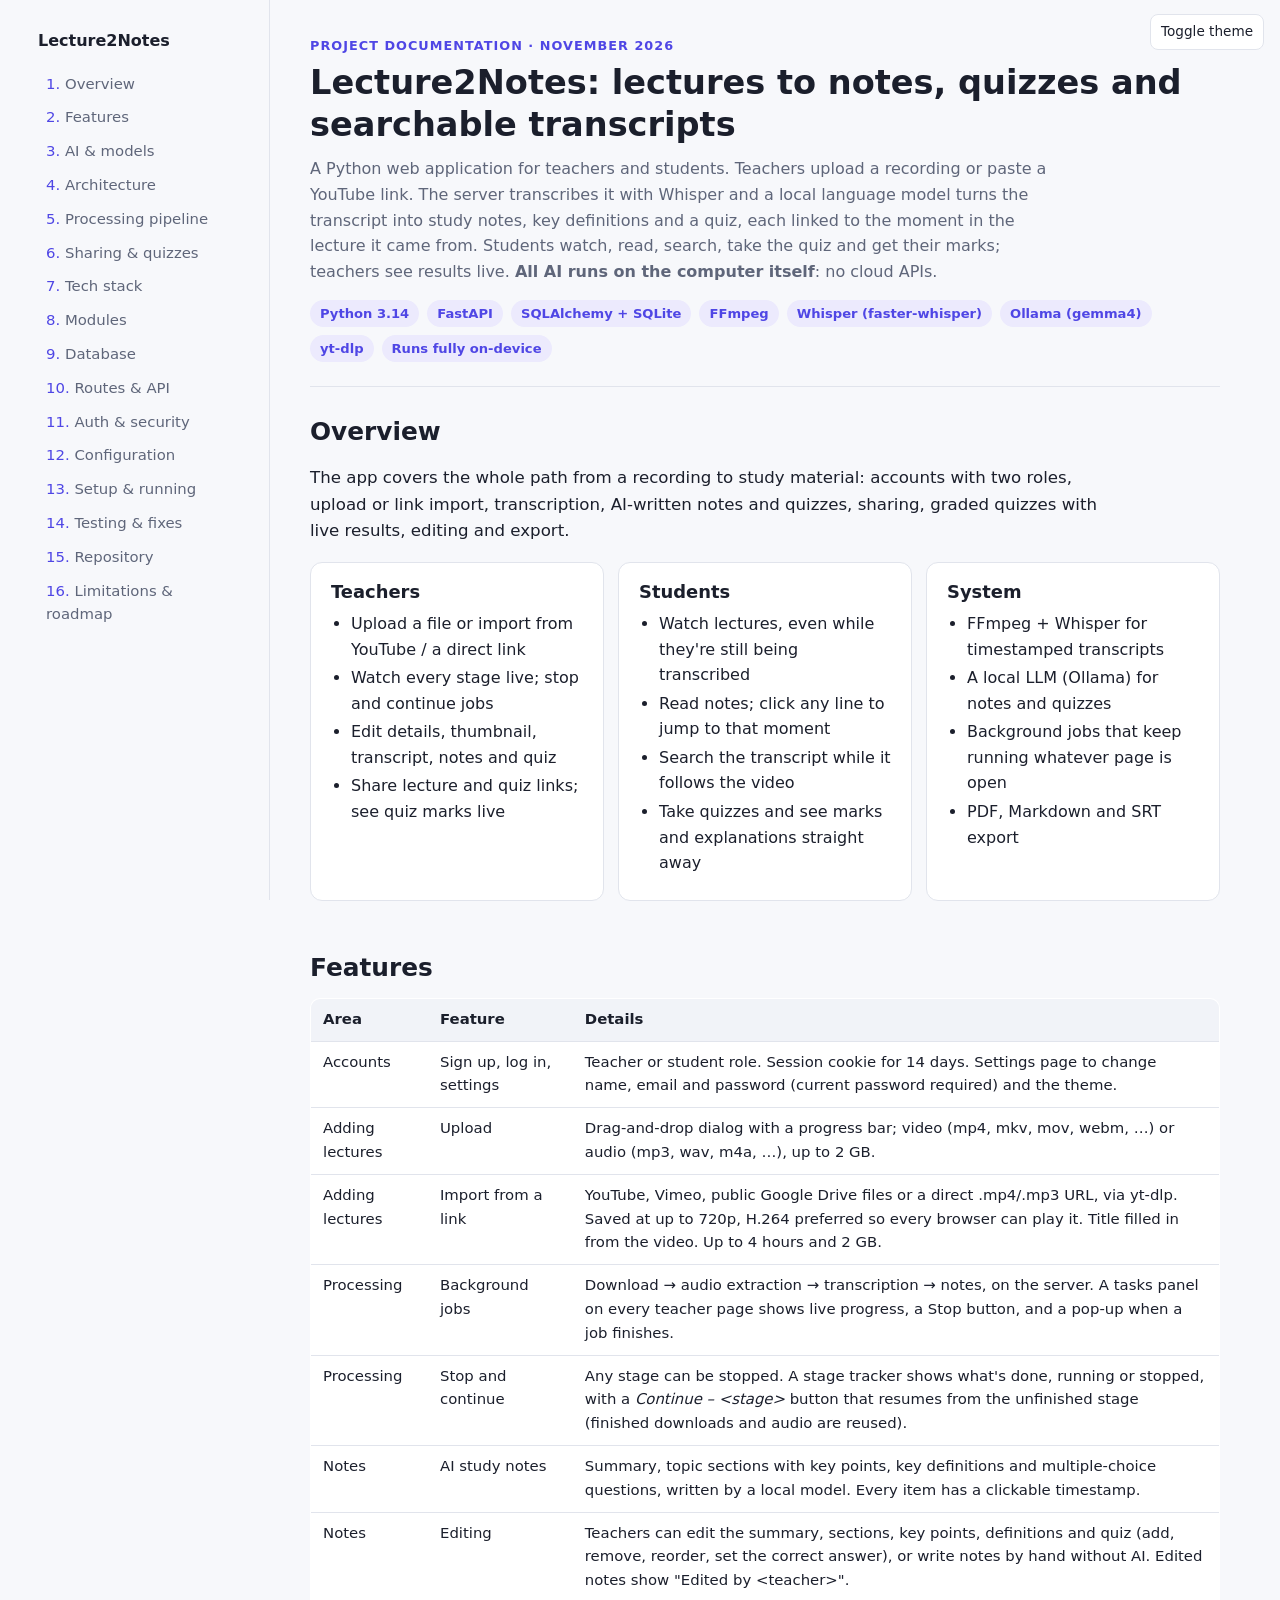
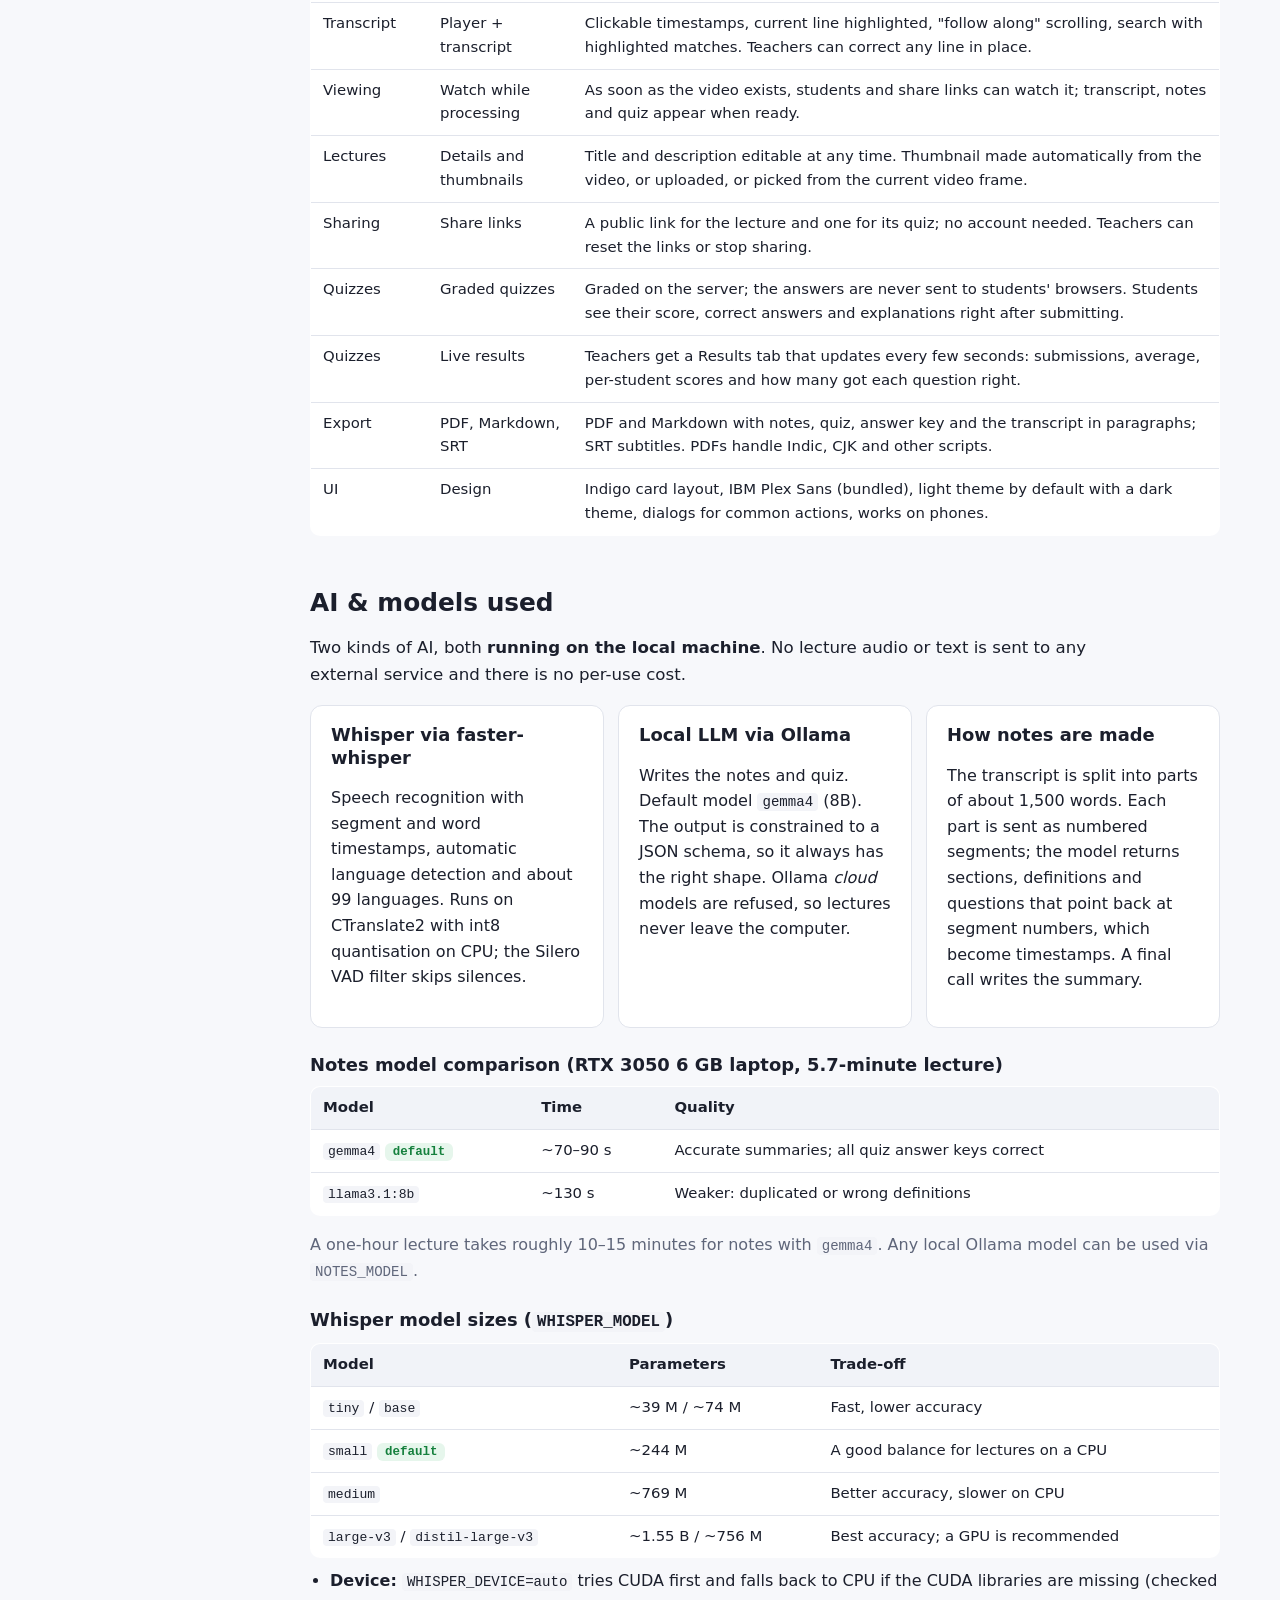
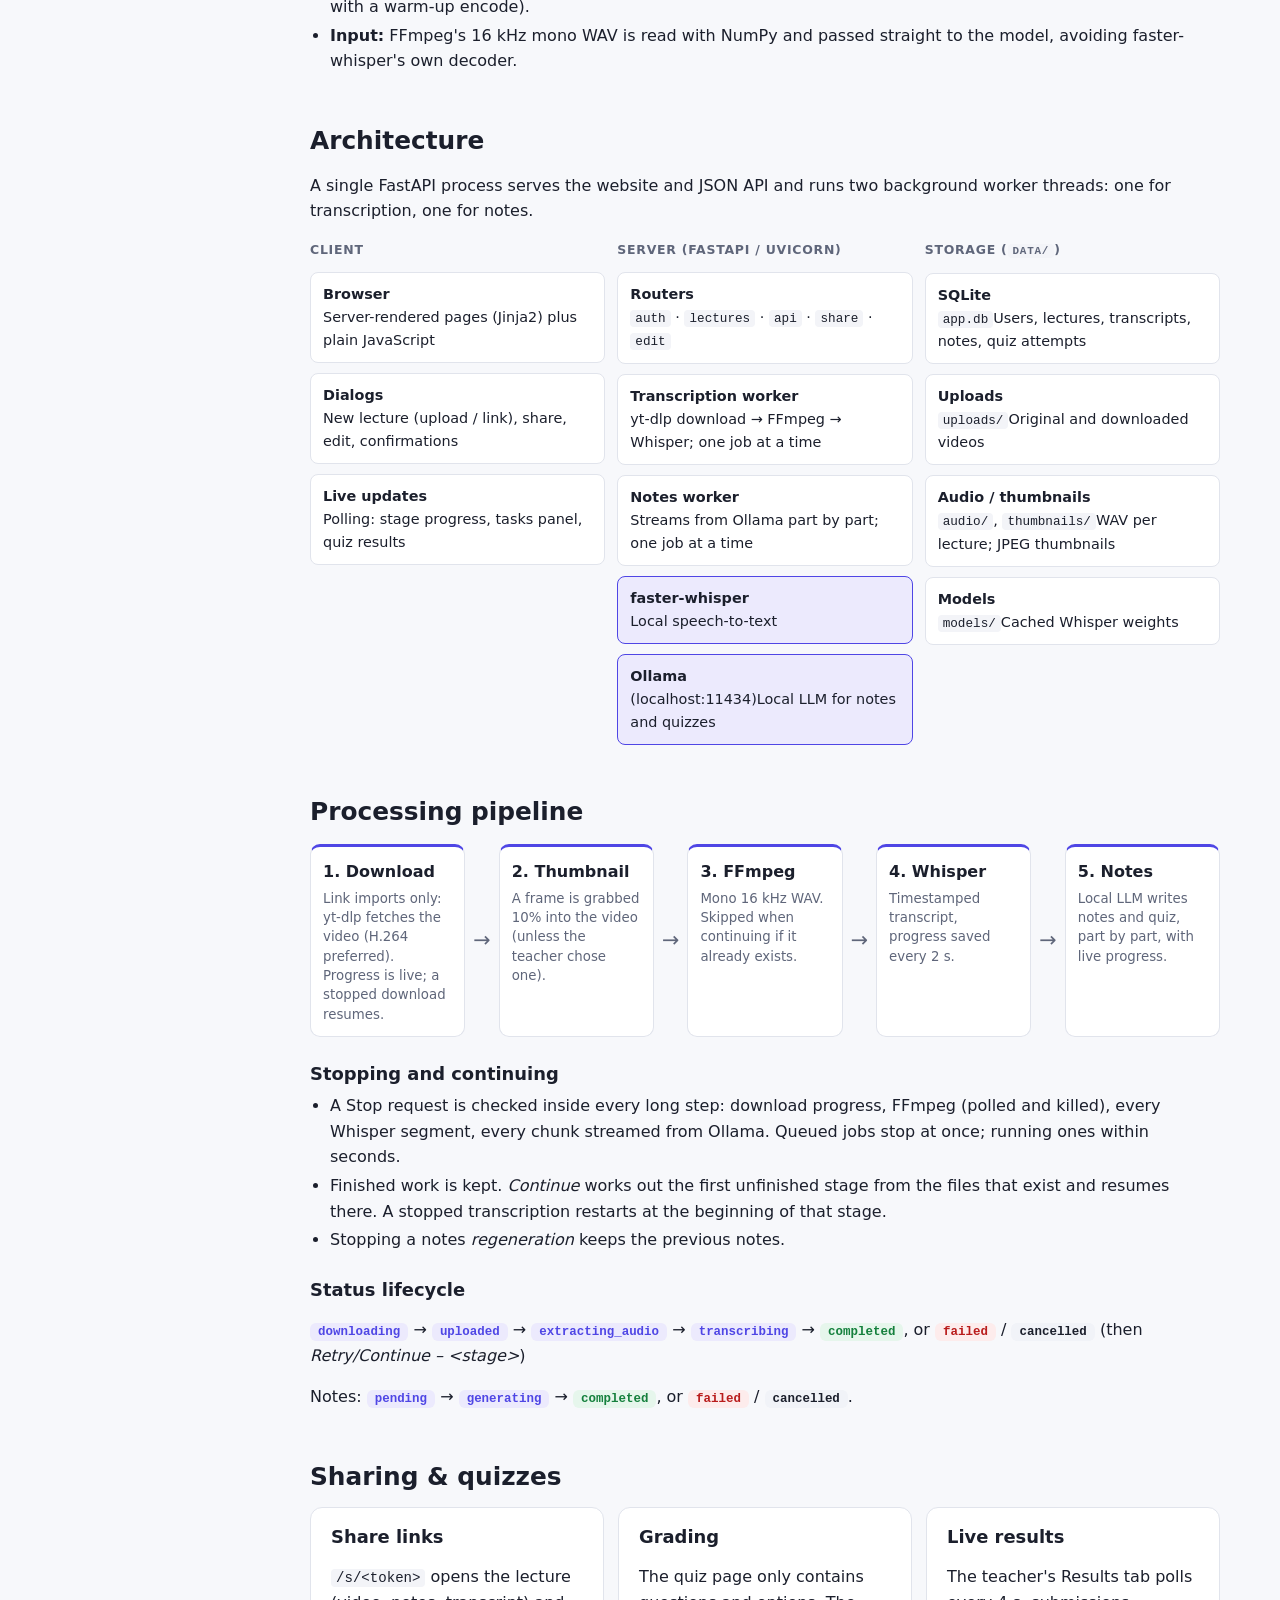
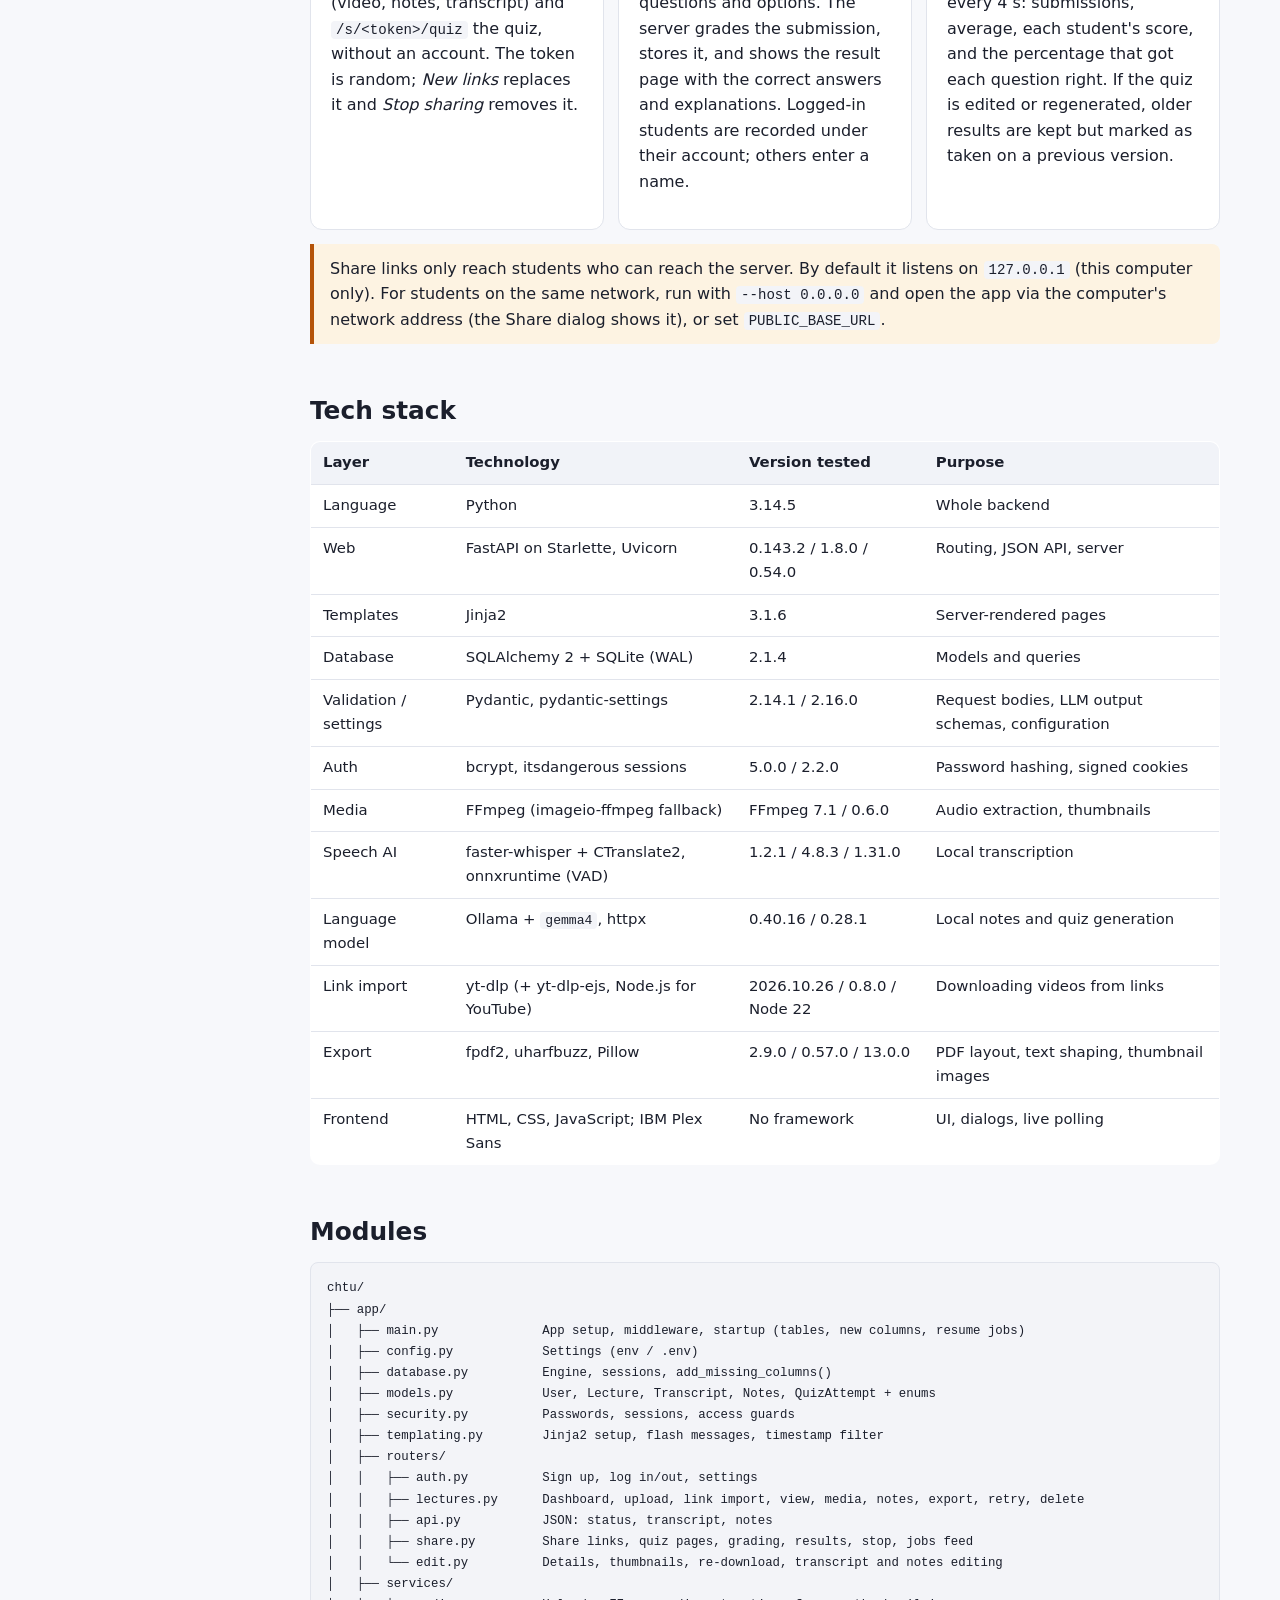
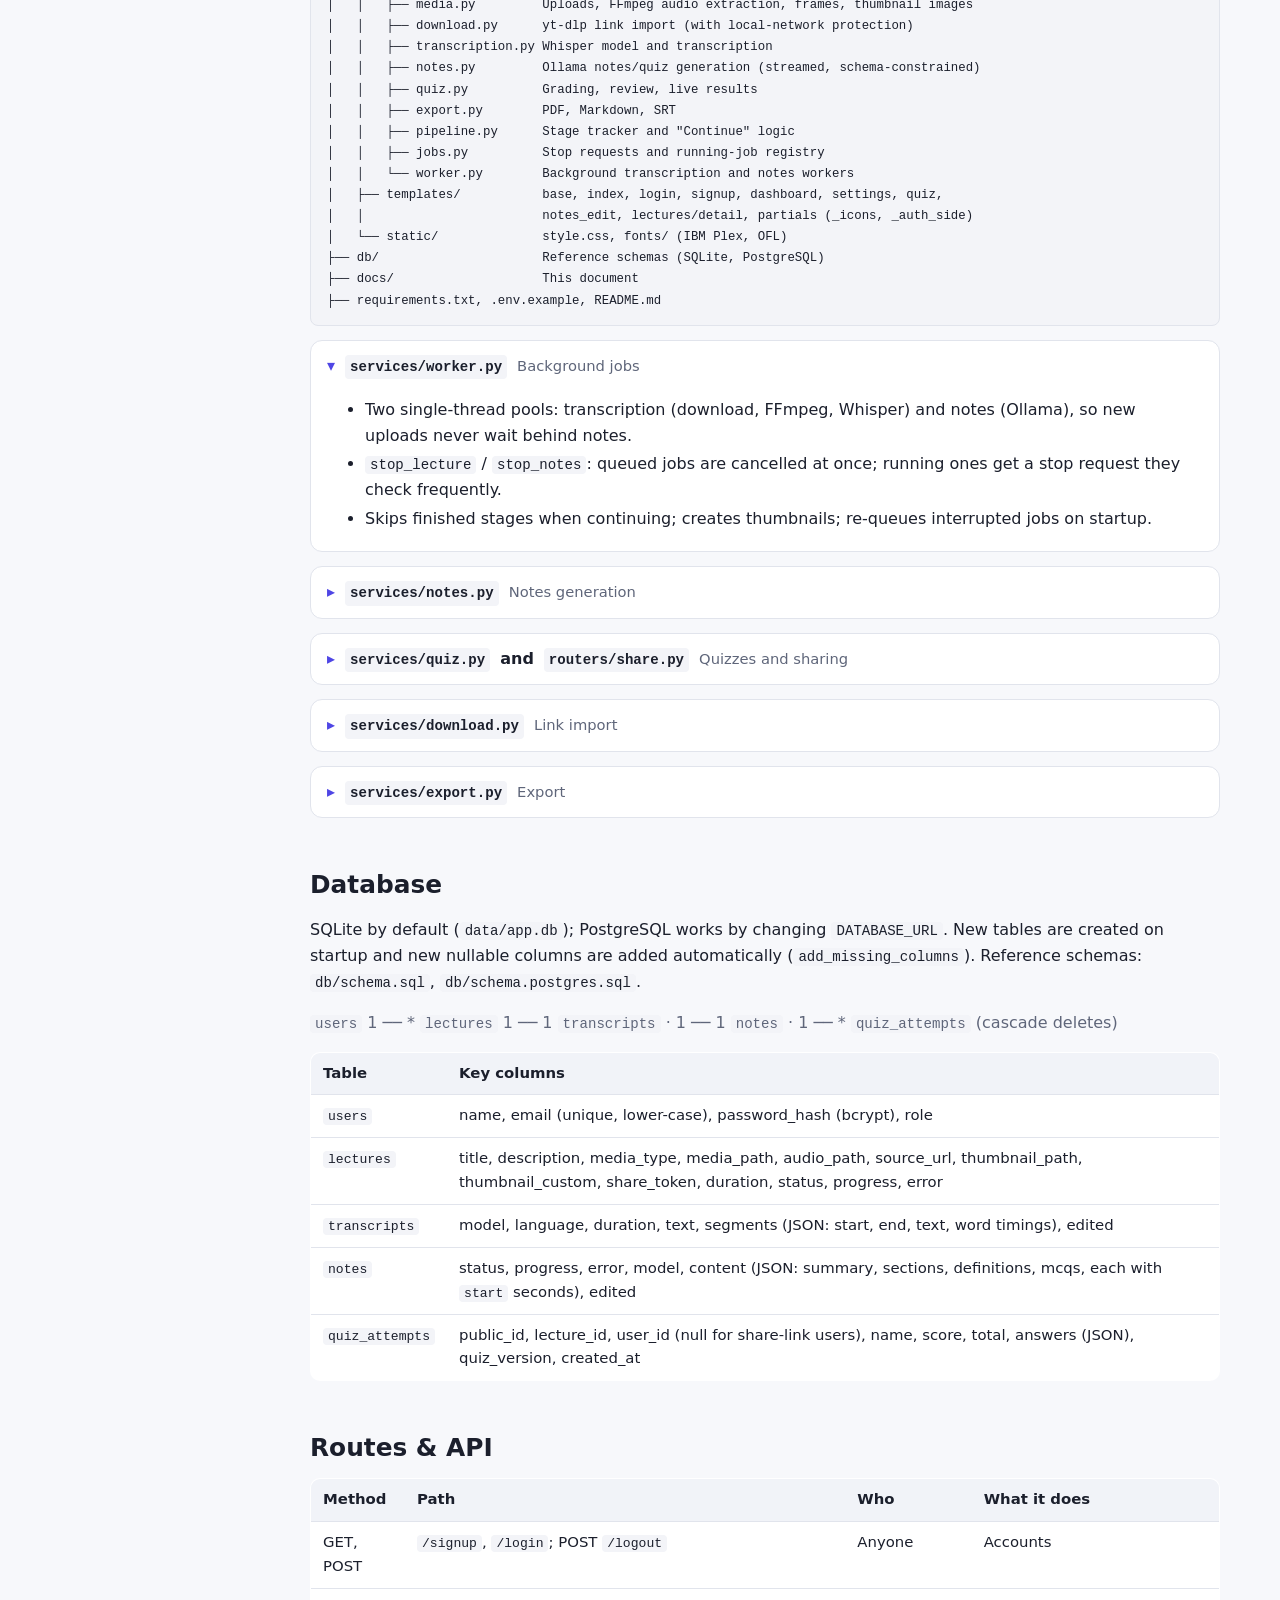
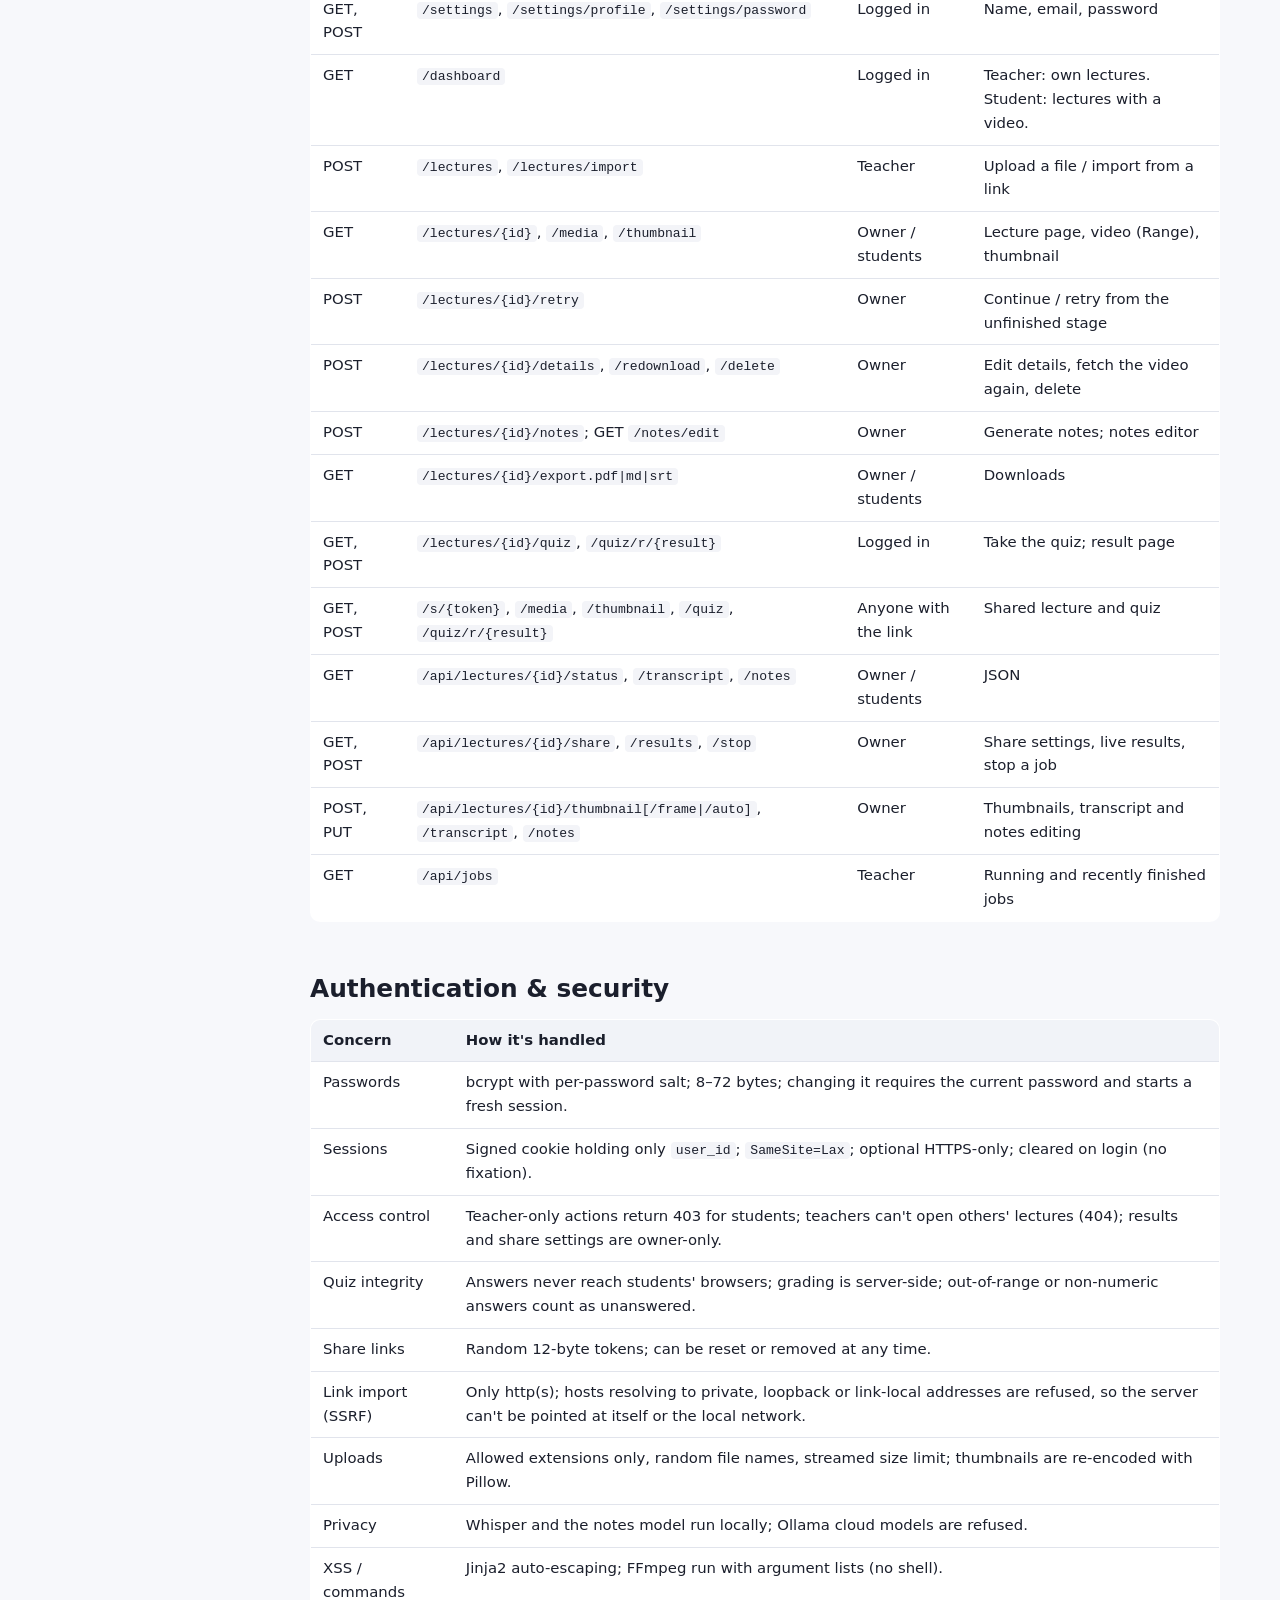
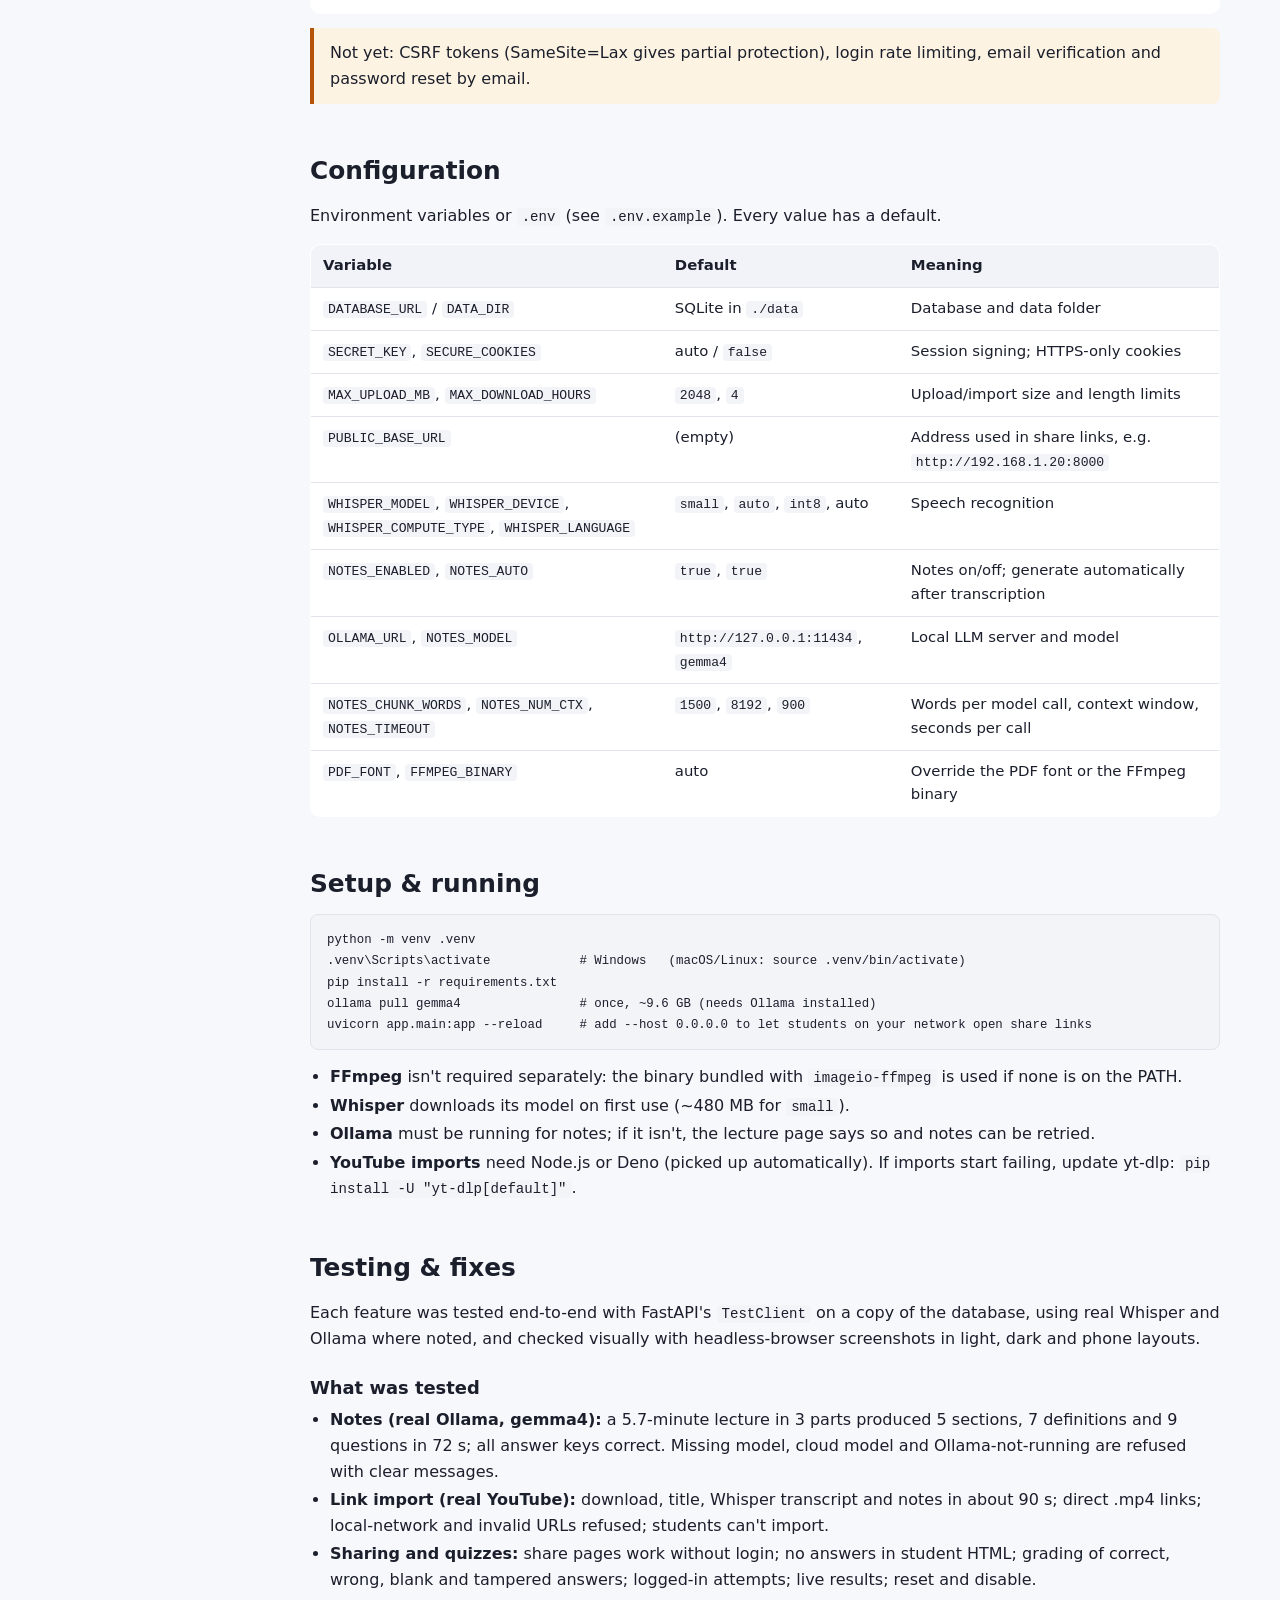
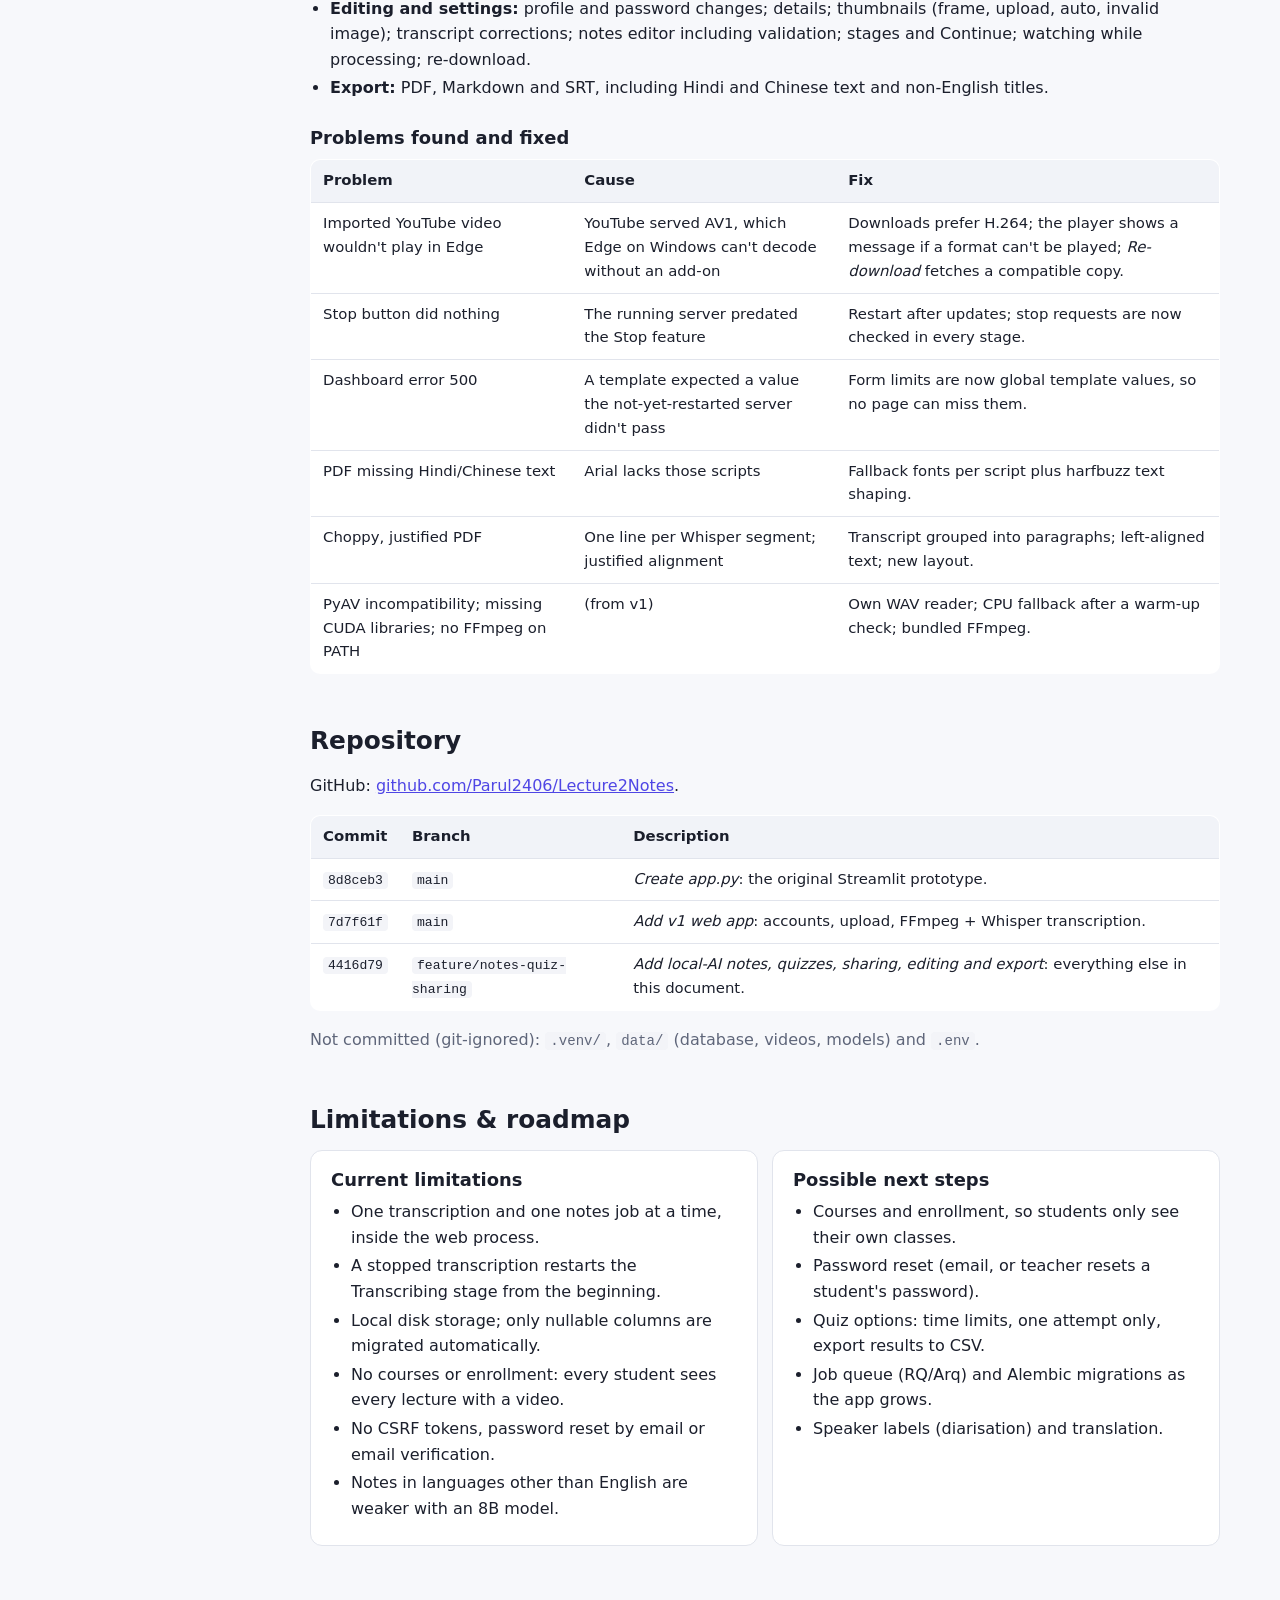
==== commit e33f49a7: "Make Stop instant for transcription, safe re-download, update docs - Run Whisper in a child process " ====
--- a/docs/project-overview.html
+++ b/docs/project-overview.html
@@ -3,7 +3,7 @@
 <head>
 <meta charset="utf-8">
 <meta name="viewport" content="width=device-width, initial-scale=1">
-<title>Lecture2Notes v1 Overview</title>
+<title>Lecture2Notes Overview</title>
 <style>
 :root {
   --bg: #f7f8fb; --surface: #ffffff; --surface-2: #f1f3f8; --text: #1b1f2c; --muted: #5f667a;
@@ -123,13 +123,14 @@
 <button class="theme-toggle" id="themeToggle" type="button">Toggle theme</button>
 <div class="layout">
 <nav class="toc">
-  <div class="brand">Lecture2Notes v1</div>
+  <div class="brand">Lecture2Notes</div>
   <ol>
     <li><a href="#overview">Overview</a></li>
     <li><a href="#features">Features</a></li>
     <li><a href="#ai">AI &amp; models</a></li>
     <li><a href="#architecture">Architecture</a></li>
     <li><a href="#pipeline">Processing pipeline</a></li>
+    <li><a href="#quiz">Sharing &amp; quizzes</a></li>
     <li><a href="#stack">Tech stack</a></li>
     <li><a href="#modules">Modules</a></li>
     <li><a href="#database">Database</a></li>
@@ -145,120 +146,122 @@
 
 <main>
 <header class="hero">
-  <div class="eyebrow">Project documentation · Version 1</div>
-  <h1>Lecture2Notes: lectures to timestamped transcripts</h1>
-  <p>A Python web application where teachers upload recorded lectures (video or audio). The server extracts the
-     audio with FFmpeg, transcribes it locally with OpenAI's Whisper speech-recognition model, and stores a
-     timestamped JSON transcript in the database. Students can then read along, search, and jump to any moment of the lecture.</p>
+  <div class="eyebrow">Project documentation · November 2026</div>
+  <h1>Lecture2Notes: lectures to notes, quizzes and searchable transcripts</h1>
+  <p>A Python web application for teachers and students. Teachers upload a recording or paste a YouTube link. The server
+     transcribes it with Whisper and a local language model turns the transcript into study notes, key definitions and a
+     quiz, each linked to the moment in the lecture it came from. Students watch, read, search, take the quiz and get
+     their marks; teachers see results live. <strong>All AI runs on the computer itself</strong>: no cloud APIs.</p>
   <div class="chips">
     <span class="chip">Python 3.14</span><span class="chip">FastAPI</span><span class="chip">SQLAlchemy + SQLite</span>
-    <span class="chip">FFmpeg</span><span class="chip">Whisper (faster-whisper)</span><span class="chip">Runs fully offline</span>
+    <span class="chip">FFmpeg</span><span class="chip">Whisper (faster-whisper)</span><span class="chip">Ollama (gemma4)</span>
+    <span class="chip">yt-dlp</span><span class="chip">Runs fully on-device</span>
   </div>
 </header>
 
 <!-- 1 -->
 <section id="overview">
   <h2>Overview</h2>
-  <p class="lead">Version 1 covers the foundation of the product: user accounts with two roles, lecture upload, and an
-     automatic speech-to-text pipeline that produces a structured, timestamped transcript.</p>
+  <p class="lead">The app covers the whole path from a recording to study material: accounts with two roles, upload or
+     link import, transcription, AI-written notes and quizzes, sharing, graded quizzes with live results, editing and export.</p>
   <div class="grid">
     <div class="card"><h3>Teachers</h3>
-      <ul class="tight"><li>Sign up and log in as a teacher</li><li>Upload lecture videos or audio recordings</li>
-      <li>Watch processing progress live</li><li>Retry failed jobs, delete lectures</li></ul></div>
+      <ul class="tight"><li>Upload a file or import from YouTube / a direct link</li><li>Watch every stage live; stop and continue jobs</li>
+      <li>Edit details, thumbnail, transcript, notes and quiz</li><li>Share lecture and quiz links; see quiz marks live</li></ul></div>
     <div class="card"><h3>Students</h3>
-      <ul class="tight"><li>Sign up and log in as a student</li><li>Browse all transcribed lectures</li>
-      <li>Play the lecture alongside its transcript</li><li>Click a timestamp to jump; search the text</li></ul></div>
+      <ul class="tight"><li>Watch lectures, even while they're still being transcribed</li><li>Read notes; click any line to jump to that moment</li>
+      <li>Search the transcript while it follows the video</li><li>Take quizzes and see marks and explanations straight away</li></ul></div>
     <div class="card"><h3>System</h3>
-      <ul class="tight"><li>FFmpeg extracts and normalises the audio</li><li>Whisper runs locally (no cloud API, no cost per minute)</li>
-      <li>Transcript stored as JSON segments: <code>start</code>, <code>end</code>, <code>text</code>, word timings</li>
-      <li>JSON API for status and transcripts</li></ul></div>
+      <ul class="tight"><li>FFmpeg + Whisper for timestamped transcripts</li><li>A local LLM (Ollama) for notes and quizzes</li>
+      <li>Background jobs that keep running whatever page is open</li><li>PDF, Markdown and SRT export</li></ul></div>
   </div>
 </section>
 
 <!-- 2 -->
 <section id="features">
-  <h2>Features in v1</h2>
+  <h2>Features</h2>
   <div class="table-wrap"><table>
     <tr><th>Area</th><th>Feature</th><th>Details</th></tr>
-    <tr><td>Accounts</td><td>Sign up</td><td>Name, email, password (8+ characters, confirmed), and role: <em>Teacher</em> or <em>Student</em>. Emails are unique and stored lower-case.</td></tr>
-    <tr><td>Accounts</td><td>Log in / log out</td><td>Session cookie valid for 14 days. After login, the user returns to the page they originally asked for.</td></tr>
-    <tr><td>Upload</td><td>Lecture upload (teacher)</td><td>Title, optional description, and one file. Video: mp4, mkv, mov, avi, webm, m4v, wmv, flv, mpeg, mpg. Audio: mp3, wav, m4a, aac, ogg, oga, flac, opus, wma. A progress bar shows upload progress. Default size limit is 2 GB.</td></tr>
-    <tr><td>Processing</td><td>Automatic transcription</td><td>Starts as soon as the upload finishes. Runs in the background, so the website stays responsive.</td></tr>
-    <tr><td>Processing</td><td>Live status</td><td>The lecture page polls every 3 seconds, shows the current stage and a progress bar, and reloads when the transcript is ready.</td></tr>
-    <tr><td>Processing</td><td>Retry and recovery</td><td>Failed lectures show the error, and the teacher can press <em>Retry</em>. Jobs interrupted by a server restart are resumed automatically.</td></tr>
-    <tr><td>Viewing</td><td>Player + transcript</td><td>HTML5 video/audio player with seeking support. Each transcript line has a clickable timestamp, the line being spoken is highlighted, and there is a search box to filter lines.</td></tr>
-    <tr><td>Viewing</td><td>Transcript JSON</td><td>A "JSON" link on the lecture page and at <code>/api/lectures/{id}/transcript</code>.</td></tr>
-    <tr><td>Management</td><td>Delete lecture (teacher)</td><td>Removes the database rows (lecture and transcript) and the uploaded and extracted files from disk.</td></tr>
-    <tr><td>UI</td><td>Responsive, light/dark</td><td>Works on phones. Follows the system's light or dark theme.</td></tr>
+    <tr><td>Accounts</td><td>Sign up, log in, settings</td><td>Teacher or student role. Session cookie for 14 days. Settings page to change name, email and password (current password required) and the theme.</td></tr>
+    <tr><td>Adding lectures</td><td>Upload</td><td>Drag-and-drop dialog with a progress bar; video (mp4, mkv, mov, webm, …) or audio (mp3, wav, m4a, …), up to 2 GB.</td></tr>
+    <tr><td>Adding lectures</td><td>Import from a link</td><td>YouTube, Vimeo, public Google Drive files or a direct .mp4/.mp3 URL, via yt-dlp. Saved at up to 720p, H.264 preferred so every browser can play it. Title filled in from the video. Up to 4 hours and 2 GB.</td></tr>
+    <tr><td>Processing</td><td>Background jobs</td><td>Download → audio extraction → transcription → notes, on the server. A tasks panel on every teacher page shows live progress, a Stop button, and a pop-up when a job finishes.</td></tr>
+    <tr><td>Processing</td><td>Stop and continue</td><td>Any stage can be stopped. A stage tracker shows what's done, running or stopped, with a <em>Continue – &lt;stage&gt;</em> button that resumes from the unfinished stage (finished downloads and audio are reused).</td></tr>
+    <tr><td>Notes</td><td>AI study notes</td><td>Summary, topic sections with key points, key definitions and multiple-choice questions, written by a local model. Every item has a clickable timestamp.</td></tr>
+    <tr><td>Notes</td><td>Editing</td><td>Teachers can edit the summary, sections, key points, definitions and quiz (add, remove, reorder, set the correct answer), or write notes by hand without AI. Edited notes show "Edited by &lt;teacher&gt;".</td></tr>
+    <tr><td>Transcript</td><td>Player + transcript</td><td>Clickable timestamps, current line highlighted, "follow along" scrolling, search with highlighted matches. Teachers can correct any line in place.</td></tr>
+    <tr><td>Viewing</td><td>Watch while processing</td><td>As soon as the video exists, students and share links can watch it; transcript, notes and quiz appear when ready.</td></tr>
+    <tr><td>Lectures</td><td>Details and thumbnails</td><td>Title and description editable at any time. Thumbnail made automatically from the video, or uploaded, or picked from the current video frame.</td></tr>
+    <tr><td>Sharing</td><td>Share links</td><td>A public link for the lecture and one for its quiz; no account needed. Teachers can reset the links or stop sharing.</td></tr>
+    <tr><td>Quizzes</td><td>Graded quizzes</td><td>Graded on the server; the answers are never sent to students' browsers. Students see their score, correct answers and explanations right after submitting.</td></tr>
+    <tr><td>Quizzes</td><td>Live results</td><td>Teachers get a Results tab that updates every few seconds: submissions, average, per-student scores and how many got each question right.</td></tr>
+    <tr><td>Export</td><td>PDF, Markdown, SRT</td><td>PDF and Markdown with notes, quiz, answer key and the transcript in paragraphs; SRT subtitles. PDFs handle Indic, CJK and other scripts.</td></tr>
+    <tr><td>UI</td><td>Design</td><td>Indigo card layout, IBM Plex Sans (bundled), light theme by default with a dark theme, dialogs for common actions, works on phones.</td></tr>
   </table></div>
 </section>
 
 <!-- 3 -->
 <section id="ai">
   <h2>AI &amp; models used</h2>
-  <p class="lead">The only AI in v1 is <strong>speech recognition</strong>. It runs entirely on the local machine:
-     no audio is sent to any external service and there is no per-minute cost.</p>
+  <p class="lead">Two kinds of AI, both <strong>running on the local machine</strong>. No lecture audio or text is sent to any
+     external service and there is no per-use cost.</p>
 
   <div class="grid">
-    <div class="card"><h3>Whisper (OpenAI, open-source)</h3>
-      <p>A speech-recognition model trained on 680,000 hours of multilingual audio. It turns speech into text with
-         segment- and word-level timestamps, detects the spoken language automatically, and supports about 99 languages.</p></div>
-    <div class="card"><h3>faster-whisper (by SYSTRAN)</h3>
-      <p>A reimplementation of Whisper on the <strong>CTranslate2</strong> inference engine. It is up to 4× faster than the
-         original implementation and uses less memory. It supports <strong>int8 quantisation</strong> on CPU and runs without PyTorch.</p></div>
-    <div class="card"><h3>Silero VAD</h3>
-      <p>A small voice-activity-detection model, run through ONNX Runtime and bundled with faster-whisper. With
-         <code>vad_filter=True</code>, long silences are skipped before transcription, which speeds up processing and reduces
-         "hallucinated" text during silence.</p></div>
-  </div>
-
-  <h3>Model sizes (set with <code>WHISPER_MODEL</code>)</h3>
+    <div class="card"><h3>Whisper via faster-whisper</h3>
+      <p>Speech recognition with segment and word timestamps, automatic language detection and about 99 languages.
+         Runs on CTranslate2 with int8 quantisation on CPU; the Silero VAD filter skips silences.</p></div>
+    <div class="card"><h3>Local LLM via Ollama</h3>
+      <p>Writes the notes and quiz. Default model <code>gemma4</code> (8B). The output is constrained to a JSON schema, so it always
+         has the right shape. Ollama <em>cloud</em> models are refused, so lectures never leave the computer.</p></div>
+    <div class="card"><h3>How notes are made</h3>
+      <p>The transcript is split into parts of about 1,500 words. Each part is sent as numbered segments; the model returns
+         sections, definitions and questions that point back at segment numbers, which become timestamps. A final call writes the summary.</p></div>
+  </div>
+
+  <h3>Notes model comparison (RTX 3050 6 GB laptop, 5.7-minute lecture)</h3>
+  <div class="table-wrap"><table>
+    <tr><th>Model</th><th>Time</th><th>Quality</th></tr>
+    <tr><td><code>gemma4</code> <span class="status s-ok">default</span></td><td>~70–90 s</td><td>Accurate summaries; all quiz answer keys correct</td></tr>
+    <tr><td><code>llama3.1:8b</code></td><td>~130 s</td><td>Weaker: duplicated or wrong definitions</td></tr>
+  </table></div>
+  <p class="muted">A one-hour lecture takes roughly 10–15 minutes for notes with <code>gemma4</code>. Any local Ollama model can be used via <code>NOTES_MODEL</code>.</p>
+
+  <h3>Whisper model sizes (<code>WHISPER_MODEL</code>)</h3>
   <div class="table-wrap"><table>
     <tr><th>Model</th><th>Parameters</th><th>Trade-off</th></tr>
-    <tr><td><code>tiny</code></td><td>~39 M</td><td>Fastest, lowest accuracy. Used in automated testing.</td></tr>
-    <tr><td><code>base</code></td><td>~74 M</td><td>Fast, fair accuracy.</td></tr>
-    <tr><td><code>small</code> <span class="status s-ok">default</span></td><td>~244 M</td><td>A good balance for lectures on a CPU.</td></tr>
-    <tr><td><code>medium</code></td><td>~769 M</td><td>Better accuracy, noticeably slower on CPU.</td></tr>
-    <tr><td><code>large-v3</code> / <code>distil-large-v3</code></td><td>~1.55 B / ~756 M</td><td>Best accuracy. A GPU is recommended.</td></tr>
-  </table></div>
-
-  <h3>How the model is run</h3>
+    <tr><td><code>tiny</code> / <code>base</code></td><td>~39 M / ~74 M</td><td>Fast, lower accuracy</td></tr>
+    <tr><td><code>small</code> <span class="status s-ok">default</span></td><td>~244 M</td><td>A good balance for lectures on a CPU</td></tr>
+    <tr><td><code>medium</code></td><td>~769 M</td><td>Better accuracy, slower on CPU</td></tr>
+    <tr><td><code>large-v3</code> / <code>distil-large-v3</code></td><td>~1.55 B / ~756 M</td><td>Best accuracy; a GPU is recommended</td></tr>
+  </table></div>
   <ul class="tight">
-    <li><strong>Lazy loading:</strong> the model loads once, on the first transcription, and is reused afterwards. The weights download
-        automatically from Hugging Face (<code>Systran/faster-whisper-&lt;size&gt;</code>) into <code>data/models/</code>.</li>
-    <li><strong>Device selection:</strong> <code>WHISPER_DEVICE=auto</code> tries the NVIDIA GPU (CUDA) first. A one-second warm-up
-        encode checks that the CUDA libraries really work, and if they don't, the app <strong>falls back to CPU</strong> automatically.</li>
-    <li><strong>Precision:</strong> <code>int8</code> by default, which is fast with low memory use on CPU. Use <code>float16</code> on a GPU.</li>
-    <li><strong>Decoding options:</strong> beam search with <code>beam_size=5</code>, VAD filter on, word timestamps on, and
-        automatic language detection (or a fixed language through <code>WHISPER_LANGUAGE</code>).</li>
-    <li><strong>Input:</strong> the 16 kHz mono WAV produced by FFmpeg is read directly into a NumPy <code>float32</code> array and
-        passed to the model, so the app does not depend on faster-whisper's own decoder (see <a href="#testing">fixes</a>).</li>
+    <li><strong>Device:</strong> <code>WHISPER_DEVICE=auto</code> tries CUDA first and falls back to CPU if the CUDA libraries are missing (checked with a warm-up encode).</li>
+    <li><strong>Input:</strong> FFmpeg's 16 kHz mono WAV is read with NumPy and passed straight to the model, avoiding faster-whisper's own decoder.</li>
   </ul>
-  <div class="callout">Not in v1 yet: an LLM for summarised notes, definitions or MCQs. The transcript JSON is designed to feed into that step later (see <a href="#roadmap">roadmap</a>).</div>
 </section>
 
 <!-- 4 -->
 <section id="architecture">
   <h2>Architecture</h2>
-  <p>A single FastAPI process serves the website and the JSON API, and runs one background worker thread for transcription.</p>
+  <p>A single FastAPI process serves the website and JSON API and runs two background worker threads: one for transcription, one for notes.</p>
   <div class="arch">
     <div class="col"><h4>Client</h4>
-      <div class="box"><b>Browser</b>Server-rendered HTML pages (Jinja2) plus a little JavaScript</div>
-      <div class="box"><b>Upload form</b>XHR upload with progress bar</div>
-      <div class="box"><b>Lecture page</b>Player, transcript, status polling</div>
+      <div class="box"><b>Browser</b>Server-rendered pages (Jinja2) plus plain JavaScript</div>
+      <div class="box"><b>Dialogs</b>New lecture (upload / link), share, edit, confirmations</div>
+      <div class="box"><b>Live updates</b>Polling: stage progress, tasks panel, quiz results</div>
     </div>
     <div class="col"><h4>Server (FastAPI / Uvicorn)</h4>
-      <div class="box"><b>Session middleware</b>Signed cookie with <code>user_id</code></div>
-      <div class="box"><b>Routers</b><code>auth</code> · <code>lectures</code> · <code>api</code></div>
-      <div class="box"><b>Background worker</b>One thread; jobs queued on upload or retry</div>
-      <div class="box"><b>FFmpeg</b> (subprocess)Audio extraction</div>
+      <div class="box"><b>Routers</b><code>auth</code> · <code>lectures</code> · <code>api</code> · <code>share</code> · <code>edit</code></div>
+      <div class="box"><b>Transcription worker</b>yt-dlp download → FFmpeg → Whisper; one job at a time</div>
+      <div class="box"><b>Notes worker</b>Streams from Ollama part by part; one job at a time</div>
       <div class="box ai"><b>faster-whisper</b>Local speech-to-text</div>
+      <div class="box ai"><b>Ollama</b> (localhost:11434)Local LLM for notes and quizzes</div>
     </div>
-    <div class="col"><h4>Storage</h4>
-      <div class="box"><b>SQLite</b> <code>data/app.db</code>Users, lectures, transcripts (JSON)</div>
-      <div class="box"><b>Uploads</b> <code>data/uploads/</code>Original files, renamed to random UUIDs</div>
-      <div class="box"><b>Audio</b> <code>data/audio/</code>Extracted WAV per lecture</div>
-      <div class="box"><b>Models</b> <code>data/models/</code>Cached Whisper weights</div>
+    <div class="col"><h4>Storage (<code>data/</code>)</h4>
+      <div class="box"><b>SQLite</b> <code>app.db</code>Users, lectures, transcripts, notes, quiz attempts</div>
+      <div class="box"><b>Uploads</b> <code>uploads/</code>Original and downloaded videos</div>
+      <div class="box"><b>Audio / thumbnails</b> <code>audio/</code>, <code>thumbnails/</code>WAV per lecture; JPEG thumbnails</div>
+      <div class="box"><b>Models</b> <code>models/</code>Cached Whisper weights</div>
     </div>
   </div>
 </section>
@@ -267,412 +270,285 @@
 <section id="pipeline">
   <h2>Processing pipeline</h2>
   <div class="pipeline">
-    <div class="step"><b>1. Upload</b><small>Teacher submits a file. It is streamed to disk in 1 MB chunks, with the size limit checked as it goes.</small></div>
+    <div class="step"><b>1. Download</b><small>Link imports only: yt-dlp fetches the video (H.264 preferred). Progress is live; a stopped download resumes.</small></div>
     <div class="arrow">→</div>
-    <div class="step"><b>2. Queue</b><small>A lecture row is created with status <code>uploaded</code>, and the job goes to the worker.</small></div>
+    <div class="step"><b>2. Thumbnail</b><small>A frame is grabbed 10% into the video (unless the teacher chose one).</small></div>
     <div class="arrow">→</div>
-    <div class="step"><b>3. FFmpeg</b><small>Drop the video, convert to mono, 16 kHz, 16-bit PCM WAV.</small></div>
+    <div class="step"><b>3. FFmpeg</b><small>Mono 16 kHz WAV. Skipped when continuing if it already exists.</small></div>
     <div class="arrow">→</div>
-    <div class="step"><b>4. Whisper</b><small>VAD filter, then transcription with segment and word timestamps. Progress is saved every 3 s.</small></div>
+    <div class="step"><b>4. Whisper</b><small>Timestamped transcript, progress saved every 2 s.</small></div>
     <div class="arrow">→</div>
-    <div class="step"><b>5. Store</b><small>Transcript row saved: language, full text, segments JSON. Status becomes <code>completed</code>.</small></div>
-  </div>
-
-  <h3>FFmpeg command</h3>
-<pre><code>ffmpeg -hide_banner -nostdin -y -i &lt;upload&gt; -vn -ac 1 -ar 16000 -c:a pcm_s16le data/audio/lecture_&lt;id&gt;.wav</code></pre>
-  <p class="muted">The flags mean: <code>-vn</code> drops the video, <code>-ac 1</code> makes it mono, and <code>-ar 16000</code> sets a 16 kHz sample rate, which is the rate Whisper works at. <code>pcm_s16le</code> writes uncompressed 16-bit samples. The command has a 1-hour timeout, and if it fails, the last lines of FFmpeg's error output are saved on the lecture.</p>
-
-  <h3>Lecture status lifecycle</h3>
+    <div class="step"><b>5. Notes</b><small>Local LLM writes notes and quiz, part by part, with live progress.</small></div>
+  </div>
+
+  <h3>Stopping and continuing</h3>
+  <ul class="tight">
+    <li>A Stop request is checked inside every long step: download progress, FFmpeg (polled and killed), every Whisper segment, every chunk streamed from Ollama. Queued jobs stop at once; running ones within seconds.</li>
+    <li>Finished work is kept. <em>Continue</em> works out the first unfinished stage from the files that exist and resumes there. A stopped transcription restarts at the beginning of that stage.</li>
+    <li>Stopping a notes <em>regeneration</em> keeps the previous notes.</li>
+  </ul>
+
+  <h3>Status lifecycle</h3>
   <p>
+    <span class="status s-run">downloading</span> →
     <span class="status s-run">uploaded</span> →
     <span class="status s-run">extracting_audio</span> →
     <span class="status s-run">transcribing</span> →
-    <span class="status s-ok">completed</span> &nbsp;or&nbsp;
-    <span class="status s-bad">failed</span> (Retry sets the status back to <code>uploaded</code>)
+    <span class="status s-ok">completed</span>, or
+    <span class="status s-bad">failed</span> / <span class="status">cancelled</span> (then <em>Retry/Continue – &lt;stage&gt;</em>)
   </p>
-  <p class="muted">Students only see <code>completed</code> lectures. Teachers see all of their own lectures, whatever the status.</p>
+  <p>Notes: <span class="status s-run">pending</span> → <span class="status s-run">generating</span> → <span class="status s-ok">completed</span>, or <span class="status s-bad">failed</span> / <span class="status">cancelled</span>.</p>
 </section>
 
 <!-- 6 -->
+<section id="quiz">
+  <h2>Sharing &amp; quizzes</h2>
+  <div class="grid">
+    <div class="card"><h3>Share links</h3>
+      <p><code>/s/&lt;token&gt;</code> opens the lecture (video, notes, transcript) and <code>/s/&lt;token&gt;/quiz</code> the quiz, without an account.
+         The token is random; <em>New links</em> replaces it and <em>Stop sharing</em> removes it.</p></div>
+    <div class="card"><h3>Grading</h3>
+      <p>The quiz page only contains questions and options. The server grades the submission, stores it, and shows the result page with
+         the correct answers and explanations. Logged-in students are recorded under their account; others enter a name.</p></div>
+    <div class="card"><h3>Live results</h3>
+      <p>The teacher's Results tab polls every 4 s: submissions, average, each student's score, and the percentage that got each question right.
+         If the quiz is edited or regenerated, older results are kept but marked as taken on a previous version.</p></div>
+  </div>
+  <div class="callout warn">Share links only reach students who can reach the server. By default it listens on <code>127.0.0.1</code> (this computer only).
+    For students on the same network, run with <code>--host 0.0.0.0</code> and open the app via the computer's network address (the Share dialog shows it), or set <code>PUBLIC_BASE_URL</code>.</div>
+</section>
+
+<!-- 7 -->
 <section id="stack">
   <h2>Tech stack</h2>
   <div class="table-wrap"><table>
     <tr><th>Layer</th><th>Technology</th><th>Version tested</th><th>Purpose</th></tr>
     <tr><td>Language</td><td>Python</td><td>3.14.5</td><td>Whole backend</td></tr>
-    <tr><td>Web framework</td><td>FastAPI (on Starlette)</td><td>0.143.2 (Starlette 1.8.0)</td><td>Routing, dependency injection, form handling, JSON API</td></tr>
-    <tr><td>ASGI server</td><td>Uvicorn</td><td>0.54.0</td><td>Runs the app</td></tr>
-    <tr><td>Templates</td><td>Jinja2</td><td>3.1.6</td><td>Server-rendered HTML pages</td></tr>
-    <tr><td>Forms / uploads</td><td>python-multipart</td><td>0.0.32</td><td>Parsing form and file uploads</td></tr>
-    <tr><td>Sessions</td><td>itsdangerous (Starlette SessionMiddleware)</td><td>2.2.0</td><td>Signed session cookies</td></tr>
-    <tr><td>ORM / DB</td><td>SQLAlchemy 2 + SQLite</td><td>2.1.4</td><td>Models and queries. SQLite runs in WAL mode.</td></tr>
-    <tr><td>Settings</td><td>pydantic-settings</td><td>2.16.0</td><td>Reads configuration from environment variables or a <code>.env</code> file</td></tr>
-    <tr><td>Passwords</td><td>bcrypt</td><td>5.0.0</td><td>Salted password hashing</td></tr>
-    <tr><td>Audio</td><td>FFmpeg (via imageio-ffmpeg fallback)</td><td>FFmpeg 7.1 bundled, imageio-ffmpeg 0.6.0</td><td>Audio extraction</td></tr>
-    <tr><td>Speech AI</td><td>faster-whisper + CTranslate2</td><td>1.2.1 / 4.8.3</td><td>Local Whisper transcription</td></tr>
-    <tr><td>VAD</td><td>Silero VAD via onnxruntime</td><td>1.31.0</td><td>Silence filtering</td></tr>
-    <tr><td>Arrays</td><td>NumPy</td><td>2.5.4</td><td>Reading WAV samples for the model</td></tr>
-    <tr><td>Frontend</td><td>Plain HTML, CSS, JavaScript</td><td>No framework</td><td>UI, upload progress, player sync, search</td></tr>
-  </table></div>
-</section>
-
-<!-- 7 -->
+    <tr><td>Web</td><td>FastAPI on Starlette, Uvicorn</td><td>0.143.2 / 1.8.0 / 0.54.0</td><td>Routing, JSON API, server</td></tr>
+    <tr><td>Templates</td><td>Jinja2</td><td>3.1.6</td><td>Server-rendered pages</td></tr>
+    <tr><td>Database</td><td>SQLAlchemy 2 + SQLite (WAL)</td><td>2.1.4</td><td>Models and queries</td></tr>
+    <tr><td>Validation / settings</td><td>Pydantic, pydantic-settings</td><td>2.14.1 / 2.16.0</td><td>Request bodies, LLM output schemas, configuration</td></tr>
+    <tr><td>Auth</td><td>bcrypt, itsdangerous sessions</td><td>5.0.0 / 2.2.0</td><td>Password hashing, signed cookies</td></tr>
+    <tr><td>Media</td><td>FFmpeg (imageio-ffmpeg fallback)</td><td>FFmpeg 7.1 / 0.6.0</td><td>Audio extraction, thumbnails</td></tr>
+    <tr><td>Speech AI</td><td>faster-whisper + CTranslate2, onnxruntime (VAD)</td><td>1.2.1 / 4.8.3 / 1.31.0</td><td>Local transcription</td></tr>
+    <tr><td>Language model</td><td>Ollama + <code>gemma4</code>, httpx</td><td>0.40.16 / 0.28.1</td><td>Local notes and quiz generation</td></tr>
+    <tr><td>Link import</td><td>yt-dlp (+ yt-dlp-ejs, Node.js for YouTube)</td><td>2026.10.26 / 0.8.0 / Node 22</td><td>Downloading videos from links</td></tr>
+    <tr><td>Export</td><td>fpdf2, uharfbuzz, Pillow</td><td>2.9.0 / 0.57.0 / 13.0.0</td><td>PDF layout, text shaping, thumbnail images</td></tr>
+    <tr><td>Frontend</td><td>HTML, CSS, JavaScript; IBM Plex Sans</td><td>No framework</td><td>UI, dialogs, live polling</td></tr>
+  </table></div>
+</section>
+
+<!-- 8 -->
 <section id="modules">
   <h2>Modules</h2>
-  <p>Project layout:</p>
 <pre><code>chtu/
 ├── app/
-│   ├── main.py              App setup, middleware, startup/shutdown
+│   ├── main.py              App setup, middleware, startup (tables, new columns, resume jobs)
 │   ├── config.py            Settings (env / .env)
-│   ├── database.py          Engine, sessions, Base
-│   ├── models.py            User, Lecture, Transcript + enums
-│   ├── security.py          Passwords, login session, access guards
+│   ├── database.py          Engine, sessions, add_missing_columns()
+│   ├── models.py            User, Lecture, Transcript, Notes, QuizAttempt + enums
+│   ├── security.py          Passwords, sessions, access guards
 │   ├── templating.py        Jinja2 setup, flash messages, timestamp filter
 │   ├── routers/
-│   │   ├── auth.py          /signup /login /logout
-│   │   ├── lectures.py      Dashboard, upload, view, media, retry, delete
-│   │   └── api.py           JSON: status and transcript
+│   │   ├── auth.py          Sign up, log in/out, settings
+│   │   ├── lectures.py      Dashboard, upload, link import, view, media, notes, export, retry, delete
+│   │   ├── api.py           JSON: status, transcript, notes
+│   │   ├── share.py         Share links, quiz pages, grading, results, stop, jobs feed
+│   │   └── edit.py          Details, thumbnails, re-download, transcript and notes editing
 │   ├── services/
-│   │   ├── media.py         Upload saving, file-type detection, FFmpeg
-│   │   ├── transcription.py Whisper model loading and transcription
-│   │   └── worker.py        Background processing pipeline
-│   ├── templates/           base, index, login, signup, dashboard, lectures/detail
-│   └── static/style.css
-├── db/schema.sql            SQLite schema (reference)
-├── db/schema.postgres.sql   PostgreSQL schema
+│   │   ├── media.py         Uploads, FFmpeg audio extraction, frames, thumbnail images
+│   │   ├── download.py      yt-dlp link import (with local-network protection)
+│   │   ├── transcription.py Whisper model and transcription
+│   │   ├── notes.py         Ollama notes/quiz generation (streamed, schema-constrained)
+│   │   ├── quiz.py          Grading, review, live results
+│   │   ├── export.py        PDF, Markdown, SRT
+│   │   ├── pipeline.py      Stage tracker and "Continue" logic
+│   │   ├── jobs.py          Stop requests and running-job registry
+│   │   └── worker.py        Background transcription and notes workers
+│   ├── templates/           base, index, login, signup, dashboard, settings, quiz,
+│   │                        notes_edit, lectures/detail, partials (_icons, _auth_side)
+│   └── static/              style.css, fonts/ (IBM Plex, OFL)
+├── db/                      Reference schemas (SQLite, PostgreSQL)
 ├── docs/                    This document
-├── app.py                   Earlier Streamlit prototype (kept from the repo)
-├── requirements.txt
-├── .env.example
-└── README.md</code></pre>
-
-  <details class="module card" open><summary><code>app/main.py</code><span>Application entry point</span></summary><div class="body">
+├── requirements.txt, .env.example, README.md</code></pre>
+
+  <details class="module card" open><summary><code>services/worker.py</code><span>Background jobs</span></summary><div class="body">
     <ul class="tight">
-      <li>Creates the <code>FastAPI</code> app with a <em>lifespan</em> handler. On startup it creates the tables
-          (<code>Base.metadata.create_all</code>) and re-queues interrupted jobs (<code>worker.resume_pending()</code>). On shutdown it stops the worker.</li>
-      <li>Adds <code>SessionMiddleware</code>: cookie <code>ltn_session</code>, 14-day lifetime, <code>SameSite=Lax</code>, and an optional <code>Secure</code> flag.</li>
-      <li>Serves <code>/static</code>, registers the three routers, and redirects to <code>/login?next=…</code> whenever a login is required.</li>
+      <li>Two single-thread pools: transcription (download, FFmpeg, Whisper) and notes (Ollama), so new uploads never wait behind notes.</li>
+      <li><code>stop_lecture</code> / <code>stop_notes</code>: queued jobs are cancelled at once; running ones get a stop request they check frequently.</li>
+      <li>Skips finished stages when continuing; creates thumbnails; re-queues interrupted jobs on startup.</li>
     </ul></div></details>
-
-  <details class="module card"><summary><code>app/config.py</code><span>Settings</span></summary><div class="body">
+  <details class="module card"><summary><code>services/notes.py</code><span>Notes generation</span></summary><div class="body">
     <ul class="tight">
-      <li>A <code>Settings</code> class (pydantic-settings) that reads environment variables or <code>.env</code>. See <a href="#config">Configuration</a>.</li>
-      <li><code>session_secret</code>: uses <code>SECRET_KEY</code> if it is set. Otherwise it generates a random key once and saves it
-          to <code>data/.secret_key</code>, so logins survive restarts.</li>
-      <li><code>ensure_dirs()</code> creates <code>data/</code>, <code>data/uploads/</code> and <code>data/audio/</code>.</li>
+      <li>Checks the model is downloaded and local (not an Ollama cloud model) before starting.</li>
+      <li>Splits the transcript into parts, streams each answer from Ollama (so Stop works mid-answer), validates it with Pydantic, retries once on bad output, clamps segment numbers and drops malformed questions.</li>
     </ul></div></details>
-
-  <details class="module card"><summary><code>app/database.py</code><span>Database connection</span></summary><div class="body">
+  <details class="module card"><summary><code>services/quiz.py</code> and <code>routers/share.py</code><span>Quizzes and sharing</span></summary><div class="body">
     <ul class="tight">
-      <li>SQLAlchemy <code>engine</code> and <code>SessionLocal</code>, with <code>check_same_thread=False</code> for SQLite so the worker thread can use the database.</li>
-      <li>SQLite pragmas: <code>journal_mode=WAL</code> lets web requests read while the worker writes, and <code>foreign_keys=ON</code> makes cascading deletes work.</li>
-      <li><code>get_db()</code> is the FastAPI dependency that provides a database session to each request.</li>
+      <li><code>public_questions()</code> strips answers before rendering; <code>grade()</code> checks submissions on the server and ignores tampered values.</li>
+      <li><code>version()</code> fingerprints the questions so results from an older quiz are kept but not mixed with current ones.</li>
+      <li><code>/api/jobs</code> feeds the tasks panel with running and recently finished jobs.</li>
     </ul></div></details>
-
-  <details class="module card"><summary><code>app/models.py</code><span>Database models</span></summary><div class="body">
+  <details class="module card"><summary><code>services/download.py</code><span>Link import</span></summary><div class="body">
     <ul class="tight">
-      <li>Enums: <code>Role</code> (teacher, student), <code>MediaType</code> (video, audio), and <code>LectureStatus</code>, which has an <code>is_processing</code> helper.</li>
-      <li><code>User</code> has many <code>Lecture</code>s. Each <code>Lecture</code> has one <code>Transcript</code>. Deletes cascade.</li>
-      <li><code>Transcript.as_dict()</code> builds the JSON returned by the API. Details in <a href="#database">Database</a>.</li>
+      <li>Only public http(s) URLs: the host is resolved and private, loopback and link-local addresses are refused.</li>
+      <li>Format preference H.264 → VP9 → anything but AV1; 720p cap; size and length limits; playlist links rejected; readable error messages.</li>
     </ul></div></details>
-
-  <details class="module card"><summary><code>app/security.py</code><span>Authentication and authorisation</span></summary><div class="body">
+  <details class="module card"><summary><code>services/export.py</code><span>Export</span></summary><div class="body">
     <ul class="tight">
-      <li><code>hash_password</code> / <code>verify_password</code>: bcrypt with a random salt for each password.</li>
-      <li><code>login_user</code> clears the session, then stores <code>user_id</code>. Clearing first prevents session fixation. <code>logout_user</code> clears the session.</li>
-      <li>Dependencies: <code>get_current_user</code> (may be none), <code>require_user</code> (redirects to login, or returns HTTP 401 for <code>/api/*</code>),
-          and <code>require_teacher</code> (HTTP 403 for students).</li>
-      <li><code>safe_next_url</code> only allows local paths in <code>?next=</code>, which prevents open-redirect attacks.</li>
+      <li>PDF: title block, summary box, contents, sections with timestamps, definitions table, quiz with answer key, transcript in paragraphs, running header and page numbers.</li>
+      <li>Unicode fonts with fallbacks (Nirmala UI, Microsoft YaHei, …) and harfbuzz shaping for Indic scripts.</li>
     </ul></div></details>
-
-  <details class="module card"><summary><code>app/templating.py</code><span>Templates and helpers</span></summary><div class="body">
-    <ul class="tight">
-      <li>Shared <code>Jinja2Templates</code> instance.</li>
-      <li>Flash messages stored in the session (<code>flash</code> / <code>get_flashed_messages</code>), for messages like "Uploaded", "Deleted" or errors.</li>
-      <li><code>timestamp</code> filter: converts seconds to <code>mm:ss</code> or <code>h:mm:ss</code>.</li>
-    </ul></div></details>
-
-  <details class="module card"><summary><code>app/routers/auth.py</code><span>Sign up, log in, log out</span></summary><div class="body">
-    <ul class="tight">
-      <li>Sign-up checks: name required, valid email format, role is teacher or student, password 8 to 72 bytes, passwords match, email not already used.
-          Errors re-display the form with the user's input kept.</li>
-      <li>Login gives the same "Invalid email or password" message for an unknown email or a wrong password, so it doesn't reveal which accounts exist.</li>
-      <li>All form posts end with an HTTP 303 redirect (the Post/Redirect/Get pattern).</li>
-    </ul></div></details>
-
-  <details class="module card"><summary><code>app/routers/lectures.py</code><span>Lecture pages and actions</span></summary><div class="body">
-    <ul class="tight">
-      <li><code>get_viewable_lecture</code>: teachers can only open their own lectures, and students can only open completed ones. Anything else returns 404.</li>
-      <li><code>get_owned_lecture</code>: used for retry and delete, which only the owning teacher can do.</li>
-      <li>Upload: checks the file extension, saves under a random UUID name (the original name is kept in the database), rejects empty
-          files, creates the lecture row, and queues the job.</li>
-      <li>Media: <code>FileResponse</code> with HTTP Range support, so the player can seek through long videos.</li>
-      <li>Delete is blocked while processing. Otherwise it removes the database rows and both files.</li>
-    </ul></div></details>
-
-  <details class="module card"><summary><code>app/routers/api.py</code><span>JSON API</span></summary><div class="body">
-    <ul class="tight">
-      <li><code>GET /api/lectures/{id}/status</code> returns <code>{id, status, progress, error}</code>. The lecture page polls it.</li>
-      <li><code>GET /api/lectures/{id}/transcript</code> returns the full transcript JSON. Uses the same access rules as the web pages.</li>
-    </ul></div></details>
-
-  <details class="module card"><summary><code>app/services/media.py</code><span>Files and FFmpeg</span></summary><div class="body">
-    <ul class="tight">
-      <li><code>detect_media_type()</code>: decides video or audio from the file extension.</li>
-      <li><code>save_upload()</code>: writes the upload in 1 MB chunks and stops (deleting the partial file) once it exceeds <code>MAX_UPLOAD_MB</code>.</li>
-      <li><code>ffmpeg_binary()</code>: uses <code>FFMPEG_BINARY</code> if set, then <code>ffmpeg</code> on the PATH, then the FFmpeg binary bundled with <code>imageio-ffmpeg</code>.</li>
-      <li><code>extract_audio()</code>: runs the FFmpeg command and checks that the output is non-empty. Raises <code>MediaError</code> with a readable message on failure.</li>
-    </ul></div></details>
-
-  <details class="module card"><summary><code>app/services/transcription.py</code><span>Whisper integration</span></summary><div class="body">
-    <ul class="tight">
-      <li><code>get_model()</code>: loads the model once, guarded by a lock so only one thread can load it, with the warm-up check and CPU fallback.</li>
-      <li><code>load_wav()</code>: checks the WAV is 16 kHz, mono, 16-bit, then converts it to <code>float32</code> values between −1 and 1.</li>
-      <li><code>transcribe()</code>: iterates the segments as they are produced, calls <code>on_progress(segment_end / duration)</code>, and returns
-          <code>{model, language, language_probability, duration, text, segments}</code>.</li>
-    </ul></div></details>
-
-  <details class="module card"><summary><code>app/services/worker.py</code><span>Background pipeline</span></summary><div class="body">
-    <ul class="tight">
-      <li>A <code>ThreadPoolExecutor(max_workers=1)</code>: lectures are processed one at a time, because Whisper already uses every CPU core.</li>
-      <li><code>process_lecture()</code>: set the status, run FFmpeg, set the status, run Whisper (saving progress at most every 3 s), store the
-          transcript, mark it completed. On any error: roll back, mark it failed, save the error message.</li>
-      <li><code>resume_pending()</code>: on startup, re-queues lectures still marked uploaded, extracting audio or transcribing.</li>
-      <li>Handles lectures deleted while queued, and logs unexpected errors so the worker thread never stops silently.</li>
-    </ul></div></details>
-
-  <details class="module card"><summary><code>app/templates/</code> and <code>app/static/</code><span>User interface</span></summary><div class="body">
-    <ul class="tight">
-      <li><code>base.html</code>: top bar with the user's name and role badge, flash messages, page content area.</li>
-      <li><code>index.html</code> (landing page), <code>login.html</code>, <code>signup.html</code> (role picker cards).</li>
-      <li><code>dashboard.html</code>: teachers get the upload form (XHR with a progress bar) and their lectures with status. Students get the lecture list with teacher names.</li>
-      <li><code>lectures/detail.html</code>: player, status polling, failure details with Retry, and the transcript with clickable timestamps, current-line highlighting and search.</li>
-      <li><code>style.css</code>: CSS variables for light and dark themes, a responsive layout, and no external dependencies.</li>
-    </ul></div></details>
-</section>
-
-<!-- 8 -->
+</section>
+
+<!-- 9 -->
 <section id="database">
   <h2>Database</h2>
-  <p>SQLite by default (<code>data/app.db</code>). Switching to PostgreSQL only needs a change to <code>DATABASE_URL</code>.
-     Reference schemas are in <code>db/schema.sql</code> and <code>db/schema.postgres.sql</code>.</p>
-  <p class="muted"><code>users</code> 1 ── * <code>lectures</code> 1 ── 1 <code>transcripts</code> (with <code>ON DELETE CASCADE</code>)</p>
-
-  <h3><code>users</code></h3>
-  <div class="table-wrap"><table>
-    <tr><th>Column</th><th>Type</th><th>Notes</th></tr>
-    <tr><td>id</td><td>INTEGER PK</td><td></td></tr>
-    <tr><td>name</td><td>VARCHAR(120)</td><td></td></tr>
-    <tr><td>email</td><td>VARCHAR(255)</td><td>Unique index; stored lower-case</td></tr>
-    <tr><td>password_hash</td><td>VARCHAR(255)</td><td>bcrypt hash</td></tr>
-    <tr><td>role</td><td>VARCHAR(20)</td><td><code>teacher</code> | <code>student</code></td></tr>
-    <tr><td>created_at</td><td>DATETIME</td><td>UTC</td></tr>
-  </table></div>
-
-  <h3><code>lectures</code></h3>
-  <div class="table-wrap"><table>
-    <tr><th>Column</th><th>Type</th><th>Notes</th></tr>
-    <tr><td>id</td><td>INTEGER PK</td><td></td></tr>
-    <tr><td>teacher_id</td><td>INTEGER FK → users.id</td><td>Indexed; cascade delete</td></tr>
-    <tr><td>title / description</td><td>VARCHAR(200) / TEXT</td><td></td></tr>
-    <tr><td>media_type</td><td>VARCHAR(10)</td><td><code>video</code> | <code>audio</code></td></tr>
-    <tr><td>original_filename</td><td>VARCHAR(255)</td><td>Name of the file as uploaded</td></tr>
-    <tr><td>media_path</td><td>VARCHAR(500)</td><td><code>data/uploads/&lt;uuid&gt;.&lt;ext&gt;</code></td></tr>
-    <tr><td>audio_path</td><td>VARCHAR(500)</td><td><code>data/audio/lecture_&lt;id&gt;.wav</code></td></tr>
-    <tr><td>duration</td><td>FLOAT</td><td>Seconds</td></tr>
-    <tr><td>status</td><td>VARCHAR(20)</td><td>Indexed. uploaded, extracting_audio, transcribing, completed or failed</td></tr>
-    <tr><td>progress</td><td>FLOAT</td><td>0 to 1</td></tr>
-    <tr><td>error</td><td>TEXT</td><td>Failure reason</td></tr>
-    <tr><td>created_at / updated_at</td><td>DATETIME</td><td></td></tr>
-  </table></div>
-
-  <h3><code>transcripts</code></h3>
-  <div class="table-wrap"><table>
-    <tr><th>Column</th><th>Type</th><th>Notes</th></tr>
-    <tr><td>id</td><td>INTEGER PK</td><td></td></tr>
-    <tr><td>lecture_id</td><td>INTEGER FK → lectures.id</td><td>Unique (one transcript per lecture); cascade delete</td></tr>
-    <tr><td>model</td><td>VARCHAR(100)</td><td>Whisper model used, e.g. <code>small</code></td></tr>
-    <tr><td>language / language_probability</td><td>VARCHAR(10) / FLOAT</td><td>Detected language</td></tr>
-    <tr><td>duration</td><td>FLOAT</td><td>Audio length in seconds</td></tr>
-    <tr><td>text</td><td>TEXT</td><td>Full transcript as plain text</td></tr>
-    <tr><td>segments</td><td>JSON</td><td>Timestamped segments (format below)</td></tr>
-    <tr><td>created_at</td><td>DATETIME</td><td></td></tr>
-  </table></div>
-
-  <h3>Transcript JSON format</h3>
-  <p>This is real output from the end-to-end test, shortened. Times are in seconds.</p>
-<pre><code>{
-  "lecture_id": 1,
-  "model": "tiny",
-  "language": "en",
-  "duration": 12.864,
-  "text": "Welcome to today's lecture on Python. We will discuss lists, dictionaries, and functions. ...",
-  "segments": [
-    {
-      "id": 1,
-      "start": 0.0,
-      "end": 2.2,
-      "text": "Welcome to today's lecture on Python.",
-      "avg_logprob": -0.1882,      // model confidence (closer to 0 = more confident)
-      "no_speech_prob": 0.0174,    // probability the segment is silence/noise
-      "words": [
-        { "start": 0.0,  "end": 0.52, "word": "Welcome", "probability": 0.8929 },
-        { "start": 0.52, "end": 0.74, "word": "to",      "probability": 0.985 },
-        ...
-      ]
-    }
-  ]
-}</code></pre>
-</section>
-
-<!-- 9 -->
+  <p>SQLite by default (<code>data/app.db</code>); PostgreSQL works by changing <code>DATABASE_URL</code>. New tables are created on startup and
+     new nullable columns are added automatically (<code>add_missing_columns</code>). Reference schemas: <code>db/schema.sql</code>, <code>db/schema.postgres.sql</code>.</p>
+  <p class="muted"><code>users</code> 1 ── * <code>lectures</code> 1 ── 1 <code>transcripts</code> · 1 ── 1 <code>notes</code> · 1 ── * <code>quiz_attempts</code> (cascade deletes)</p>
+  <div class="table-wrap"><table>
+    <tr><th>Table</th><th>Key columns</th></tr>
+    <tr><td><code>users</code></td><td>name, email (unique, lower-case), password_hash (bcrypt), role</td></tr>
+    <tr><td><code>lectures</code></td><td>title, description, media_type, media_path, audio_path, source_url, thumbnail_path, thumbnail_custom, share_token, duration, status, progress, error</td></tr>
+    <tr><td><code>transcripts</code></td><td>model, language, duration, text, segments (JSON: start, end, text, word timings), edited</td></tr>
+    <tr><td><code>notes</code></td><td>status, progress, error, model, content (JSON: summary, sections, definitions, mcqs, each with <code>start</code> seconds), edited</td></tr>
+    <tr><td><code>quiz_attempts</code></td><td>public_id, lecture_id, user_id (null for share-link users), name, score, total, answers (JSON), quiz_version, created_at</td></tr>
+  </table></div>
+</section>
+
+<!-- 10 -->
 <section id="routes">
   <h2>Routes &amp; API</h2>
   <div class="table-wrap"><table>
     <tr><th>Method</th><th>Path</th><th>Who</th><th>What it does</th></tr>
-    <tr><td>GET</td><td><code>/</code></td><td>Anyone</td><td>Landing page. Logged-in users are sent to the dashboard.</td></tr>
-    <tr><td>GET, POST</td><td><code>/signup</code></td><td>Anyone</td><td>Registration form, then create account and log in</td></tr>
-    <tr><td>GET, POST</td><td><code>/login</code></td><td>Anyone</td><td>Login form; supports <code>?next=</code></td></tr>
-    <tr><td>POST</td><td><code>/logout</code></td><td>Logged in</td><td>Clears the session</td></tr>
-    <tr><td>GET</td><td><code>/dashboard</code></td><td>Logged in</td><td>Teacher: upload form and own lectures. Student: completed lectures.</td></tr>
-    <tr><td>POST</td><td><code>/lectures</code></td><td>Teacher</td><td>Upload (multipart: <code>title</code>, <code>description</code>, <code>file</code>)</td></tr>
-    <tr><td>GET</td><td><code>/lectures/{id}</code></td><td>Owner / students</td><td>Lecture page</td></tr>
-    <tr><td>GET</td><td><code>/lectures/{id}/media</code></td><td>Owner / students</td><td>Original file streamed, with Range support</td></tr>
-    <tr><td>POST</td><td><code>/lectures/{id}/retry</code></td><td>Owner</td><td>Re-queue a failed lecture</td></tr>
-    <tr><td>POST</td><td><code>/lectures/{id}/delete</code></td><td>Owner</td><td>Delete lecture, transcript and files</td></tr>
-    <tr><td>GET</td><td><code>/api/lectures/{id}/status</code></td><td>Owner / students</td><td><code>{id, status, progress, error}</code></td></tr>
-    <tr><td>GET</td><td><code>/api/lectures/{id}/transcript</code></td><td>Owner / students</td><td>Full transcript JSON</td></tr>
-    <tr><td>GET</td><td><code>/docs</code></td><td>Anyone</td><td>FastAPI's automatic interactive API documentation (Swagger UI)</td></tr>
-  </table></div>
-  <p class="muted">"Students" here means students can access <em>completed</em> lectures only.</p>
-</section>
-
-<!-- 10 -->
+    <tr><td>GET, POST</td><td><code>/signup</code>, <code>/login</code>; POST <code>/logout</code></td><td>Anyone</td><td>Accounts</td></tr>
+    <tr><td>GET, POST</td><td><code>/settings</code>, <code>/settings/profile</code>, <code>/settings/password</code></td><td>Logged in</td><td>Name, email, password</td></tr>
+    <tr><td>GET</td><td><code>/dashboard</code></td><td>Logged in</td><td>Teacher: own lectures. Student: lectures with a video.</td></tr>
+    <tr><td>POST</td><td><code>/lectures</code>, <code>/lectures/import</code></td><td>Teacher</td><td>Upload a file / import from a link</td></tr>
+    <tr><td>GET</td><td><code>/lectures/{id}</code>, <code>/media</code>, <code>/thumbnail</code></td><td>Owner / students</td><td>Lecture page, video (Range), thumbnail</td></tr>
+    <tr><td>POST</td><td><code>/lectures/{id}/retry</code></td><td>Owner</td><td>Continue / retry from the unfinished stage</td></tr>
+    <tr><td>POST</td><td><code>/lectures/{id}/details</code>, <code>/redownload</code>, <code>/delete</code></td><td>Owner</td><td>Edit details, fetch the video again, delete</td></tr>
+    <tr><td>POST</td><td><code>/lectures/{id}/notes</code>; GET <code>/notes/edit</code></td><td>Owner</td><td>Generate notes; notes editor</td></tr>
+    <tr><td>GET</td><td><code>/lectures/{id}/export.pdf|md|srt</code></td><td>Owner / students</td><td>Downloads</td></tr>
+    <tr><td>GET, POST</td><td><code>/lectures/{id}/quiz</code>, <code>/quiz/r/{result}</code></td><td>Logged in</td><td>Take the quiz; result page</td></tr>
+    <tr><td>GET, POST</td><td><code>/s/{token}</code>, <code>/media</code>, <code>/thumbnail</code>, <code>/quiz</code>, <code>/quiz/r/{result}</code></td><td>Anyone with the link</td><td>Shared lecture and quiz</td></tr>
+    <tr><td>GET</td><td><code>/api/lectures/{id}/status</code>, <code>/transcript</code>, <code>/notes</code></td><td>Owner / students</td><td>JSON</td></tr>
+    <tr><td>GET, POST</td><td><code>/api/lectures/{id}/share</code>, <code>/results</code>, <code>/stop</code></td><td>Owner</td><td>Share settings, live results, stop a job</td></tr>
+    <tr><td>POST, PUT</td><td><code>/api/lectures/{id}/thumbnail[/frame|/auto]</code>, <code>/transcript</code>, <code>/notes</code></td><td>Owner</td><td>Thumbnails, transcript and notes editing</td></tr>
+    <tr><td>GET</td><td><code>/api/jobs</code></td><td>Teacher</td><td>Running and recently finished jobs</td></tr>
+  </table></div>
+</section>
+
+<!-- 11 -->
 <section id="security">
   <h2>Authentication &amp; security</h2>
   <div class="table-wrap"><table>
-    <tr><th>Concern</th><th>How v1 handles it</th></tr>
-    <tr><td>Password storage</td><td>bcrypt with a random salt per password. Plain-text passwords are never stored. Passwords longer than 72 bytes are rejected, because bcrypt would otherwise silently ignore the rest.</td></tr>
-    <tr><td>Sessions</td><td>Signed cookie (HMAC via itsdangerous). The cookie holds only <code>user_id</code>. It is <code>SameSite=Lax</code>, and can be made HTTPS-only with <code>SECURE_COOKIES=true</code>.</td></tr>
-    <tr><td>Session fixation</td><td>The session is cleared before every login.</td></tr>
-    <tr><td>Role checks</td><td>Every upload, retry and delete route requires the teacher role, enforced on the server (HTTP 403 for students).</td></tr>
-    <tr><td>Data isolation</td><td>Teachers can't open other teachers' lectures, and students can't see unfinished lectures. Both get a 404, which doesn't reveal whether the lecture exists.</td></tr>
-    <tr><td>Account enumeration</td><td>Login gives the same error message for an unknown email and a wrong password.</td></tr>
-    <tr><td>Open redirect</td><td><code>?next=</code> only accepts local paths.</td></tr>
-    <tr><td>Uploads</td><td>Allowed extensions only. Files are saved under random names, so users can't control paths. The size limit is enforced while streaming. Media files are only served to users with access.</td></tr>
-    <tr><td>FFmpeg</td><td>Run with an argument list (no shell), so file names can't inject commands. Has a 1-hour timeout.</td></tr>
-    <tr><td>XSS</td><td>Jinja2 escapes all user content automatically.</td></tr>
-    <tr><td>Secrets</td><td><code>.env</code>, <code>data/</code> (database, uploads, secret key) and <code>.venv/</code> are git-ignored.</td></tr>
-  </table></div>
-  <div class="callout warn">Not yet: CSRF tokens (SameSite=Lax gives partial protection), rate limiting on login, email verification, and password reset.</div>
-</section>
-
-<!-- 11 -->
+    <tr><th>Concern</th><th>How it's handled</th></tr>
+    <tr><td>Passwords</td><td>bcrypt with per-password salt; 8–72 bytes; changing it requires the current password and starts a fresh session.</td></tr>
+    <tr><td>Sessions</td><td>Signed cookie holding only <code>user_id</code>; <code>SameSite=Lax</code>; optional HTTPS-only; cleared on login (no fixation).</td></tr>
+    <tr><td>Access control</td><td>Teacher-only actions return 403 for students; teachers can't open others' lectures (404); results and share settings are owner-only.</td></tr>
+    <tr><td>Quiz integrity</td><td>Answers never reach students' browsers; grading is server-side; out-of-range or non-numeric answers count as unanswered.</td></tr>
+    <tr><td>Share links</td><td>Random 12-byte tokens; can be reset or removed at any time.</td></tr>
+    <tr><td>Link import (SSRF)</td><td>Only http(s); hosts resolving to private, loopback or link-local addresses are refused, so the server can't be pointed at itself or the local network.</td></tr>
+    <tr><td>Uploads</td><td>Allowed extensions only, random file names, streamed size limit; thumbnails are re-encoded with Pillow.</td></tr>
+    <tr><td>Privacy</td><td>Whisper and the notes model run locally; Ollama cloud models are refused.</td></tr>
+    <tr><td>XSS / commands</td><td>Jinja2 auto-escaping; FFmpeg run with argument lists (no shell).</td></tr>
+  </table></div>
+  <div class="callout warn">Not yet: CSRF tokens (SameSite=Lax gives partial protection), login rate limiting, email verification and password reset by email.</div>
+</section>
+
+<!-- 12 -->
 <section id="config">
   <h2>Configuration</h2>
-  <p>Set these as environment variables or in a <code>.env</code> file (copy <code>.env.example</code>). Every value has a default.</p>
+  <p>Environment variables or <code>.env</code> (see <code>.env.example</code>). Every value has a default.</p>
   <div class="table-wrap"><table>
     <tr><th>Variable</th><th>Default</th><th>Meaning</th></tr>
-    <tr><td><code>DATABASE_URL</code></td><td><code>sqlite:///data/app.db</code></td><td>Any SQLAlchemy URL, e.g. PostgreSQL</td></tr>
-    <tr><td><code>DATA_DIR</code></td><td><code>./data</code></td><td>Root folder for uploads, audio and models</td></tr>
-    <tr><td><code>SECRET_KEY</code></td><td>auto-generated</td><td>Session signing key. Set a fixed value in production.</td></tr>
-    <tr><td><code>SECURE_COOKIES</code></td><td><code>false</code></td><td>Set to <code>true</code> when serving over HTTPS</td></tr>
-    <tr><td><code>MAX_UPLOAD_MB</code></td><td><code>2048</code></td><td>Maximum upload size</td></tr>
-    <tr><td><code>FFMPEG_BINARY</code></td><td>(empty)</td><td>Path to ffmpeg. If empty: PATH, then the bundled binary.</td></tr>
-    <tr><td><code>WHISPER_MODEL</code></td><td><code>small</code></td><td>tiny, base, small, medium, large-v3, distil-large-v3, …</td></tr>
-    <tr><td><code>WHISPER_DEVICE</code></td><td><code>auto</code></td><td><code>auto</code>, <code>cpu</code> or <code>cuda</code></td></tr>
-    <tr><td><code>WHISPER_COMPUTE_TYPE</code></td><td><code>int8</code></td><td><code>int8</code> (CPU), <code>float16</code> (GPU), …</td></tr>
-    <tr><td><code>WHISPER_LANGUAGE</code></td><td>(empty = auto)</td><td>Force a language, e.g. <code>en</code> or <code>hi</code></td></tr>
-    <tr><td><code>WHISPER_BEAM_SIZE</code></td><td><code>5</code></td><td>Higher values can be slightly more accurate but are slower</td></tr>
-    <tr><td><code>WHISPER_WORD_TIMESTAMPS</code></td><td><code>true</code></td><td>Include per-word timings in the JSON</td></tr>
-  </table></div>
-</section>
-
-<!-- 12 -->
+    <tr><td><code>DATABASE_URL</code> / <code>DATA_DIR</code></td><td>SQLite in <code>./data</code></td><td>Database and data folder</td></tr>
+    <tr><td><code>SECRET_KEY</code>, <code>SECURE_COOKIES</code></td><td>auto / <code>false</code></td><td>Session signing; HTTPS-only cookies</td></tr>
+    <tr><td><code>MAX_UPLOAD_MB</code>, <code>MAX_DOWNLOAD_HOURS</code></td><td><code>2048</code>, <code>4</code></td><td>Upload/import size and length limits</td></tr>
+    <tr><td><code>PUBLIC_BASE_URL</code></td><td>(empty)</td><td>Address used in share links, e.g. <code>http://192.168.1.20:8000</code></td></tr>
+    <tr><td><code>WHISPER_MODEL</code>, <code>WHISPER_DEVICE</code>, <code>WHISPER_COMPUTE_TYPE</code>, <code>WHISPER_LANGUAGE</code></td><td><code>small</code>, <code>auto</code>, <code>int8</code>, auto</td><td>Speech recognition</td></tr>
+    <tr><td><code>NOTES_ENABLED</code>, <code>NOTES_AUTO</code></td><td><code>true</code>, <code>true</code></td><td>Notes on/off; generate automatically after transcription</td></tr>
+    <tr><td><code>OLLAMA_URL</code>, <code>NOTES_MODEL</code></td><td><code>http://127.0.0.1:11434</code>, <code>gemma4</code></td><td>Local LLM server and model</td></tr>
+    <tr><td><code>NOTES_CHUNK_WORDS</code>, <code>NOTES_NUM_CTX</code>, <code>NOTES_TIMEOUT</code></td><td><code>1500</code>, <code>8192</code>, <code>900</code></td><td>Words per model call, context window, seconds per call</td></tr>
+    <tr><td><code>PDF_FONT</code>, <code>FFMPEG_BINARY</code></td><td>auto</td><td>Override the PDF font or the FFmpeg binary</td></tr>
+  </table></div>
+</section>
+
+<!-- 13 -->
 <section id="setup">
   <h2>Setup &amp; running</h2>
-<pre><code>git clone https://github.com/Parul2406/Lecture2Notes.git
-cd Lecture2Notes
-python -m venv .venv
+<pre><code>python -m venv .venv
 .venv\Scripts\activate            # Windows   (macOS/Linux: source .venv/bin/activate)
 pip install -r requirements.txt
-copy .env.example .env            # optional
-uvicorn app.main:app --reload</code></pre>
-  <p>Open <a href="http://127.0.0.1:8000">http://127.0.0.1:8000</a>, sign up as a teacher, and upload a lecture.</p>
+ollama pull gemma4                # once, ~9.6 GB (needs Ollama installed)
+uvicorn app.main:app --reload     # add --host 0.0.0.0 to let students on your network open share links</code></pre>
   <ul class="tight">
-    <li><strong>No separate FFmpeg install needed:</strong> the app uses the binary bundled with <code>imageio-ffmpeg</code> when FFmpeg isn't on the PATH.</li>
-    <li><strong>First transcription is slower:</strong> the Whisper model downloads once (about 480 MB for <code>small</code>).</li>
-    <li><strong>NVIDIA GPU (optional):</strong> run <code>pip install nvidia-cublas-cu12 nvidia-cudnn-cu12</code> and set <code>WHISPER_COMPUTE_TYPE=float16</code>.
-        Without these libraries, the app falls back to CPU automatically.</li>
-    <li><strong>Interactive API docs:</strong> <a href="http://127.0.0.1:8000/docs">/docs</a>.</li>
+    <li><strong>FFmpeg</strong> isn't required separately: the binary bundled with <code>imageio-ffmpeg</code> is used if none is on the PATH.</li>
+    <li><strong>Whisper</strong> downloads its model on first use (~480 MB for <code>small</code>).</li>
+    <li><strong>Ollama</strong> must be running for notes; if it isn't, the lecture page says so and notes can be retried.</li>
+    <li><strong>YouTube imports</strong> need Node.js or Deno (picked up automatically). If imports start failing, update yt-dlp: <code>pip install -U "yt-dlp[default]"</code>.</li>
   </ul>
 </section>
 
-<!-- 13 -->
+<!-- 14 -->
 <section id="testing">
   <h2>Testing &amp; fixes</h2>
-  <p>An automated end-to-end test ran the full flow through FastAPI's <code>TestClient</code>, using the <code>tiny</code> model. The test
-     audio was a spoken clip generated with Windows text-to-speech, used both as a WAV file and wrapped into an MP4 video.</p>
-  <div class="callout ok"><strong>Result: all checks passed.</strong> Both lectures completed. The 12.9 s clip was transcribed word-for-word correctly:
-    <em>"Welcome to today's lecture on Python. We will discuss lists, dictionaries, and functions. A list is an ordered collection of items. A dictionary maps keys to values."</em>
-    Once the model was loaded, transcription took about 1 s on CPU.</div>
-
+  <p>Each feature was tested end-to-end with FastAPI's <code>TestClient</code> on a copy of the database, using real Whisper and Ollama where noted,
+     and checked visually with headless-browser screenshots in light, dark and phone layouts.</p>
   <h3>What was tested</h3>
   <ul class="tight">
-    <li>Logged-out users are redirected to login; invalid sign-up input is rejected; duplicate emails are rejected regardless of letter case.</li>
-    <li>A wrong password is rejected; an external <code>?next=//evil.com</code> redirect is blocked.</li>
-    <li>Unsupported file types are rejected; video (MP4) and audio (WAV) uploads both go through the whole pipeline.</li>
-    <li>The status API, transcript API, lecture page rendering, and HTTP Range requests (206 Partial Content) for media.</li>
-    <li>Students can see completed lectures and transcripts, but can't upload or delete (403).</li>
-    <li>A teacher deletes a lecture; afterwards it returns 404.</li>
+    <li><strong>Notes (real Ollama, gemma4):</strong> a 5.7-minute lecture in 3 parts produced 5 sections, 7 definitions and 9 questions in 72 s; all answer keys correct. Missing model, cloud model and Ollama-not-running are refused with clear messages.</li>
+    <li><strong>Link import (real YouTube):</strong> download, title, Whisper transcript and notes in about 90 s; direct .mp4 links; local-network and invalid URLs refused; students can't import.</li>
+    <li><strong>Sharing and quizzes:</strong> share pages work without login; no answers in student HTML; grading of correct, wrong, blank and tampered answers; logged-in attempts; live results; reset and disable.</li>
+    <li><strong>Editing and settings:</strong> profile and password changes; details; thumbnails (frame, upload, auto, invalid image); transcript corrections; notes editor including validation; stages and Continue; watching while processing; re-download.</li>
+    <li><strong>Export:</strong> PDF, Markdown and SRT, including Hindi and Chinese text and non-English titles.</li>
   </ul>
-
   <h3>Problems found and fixed</h3>
   <div class="table-wrap"><table>
     <tr><th>Problem</th><th>Cause</th><th>Fix</th></tr>
-    <tr><td><code>open() got an unexpected keyword argument 'metadata_errors'</code></td>
-        <td>The newest PyAV (19.x) is incompatible with faster-whisper 1.2.1's built-in audio decoder.</td>
-        <td>The app reads FFmpeg's 16 kHz WAV itself with Python's <code>wave</code> module and NumPy, then passes the samples straight to Whisper. PyAV is no longer used for decoding.</td></tr>
-    <tr><td><code>Library cublas64_12.dll is not found</code>, then a hang</td>
-        <td>The machine has an NVIDIA GPU, so <code>device=auto</code> chose CUDA, but the CUDA libraries weren't installed.</td>
-        <td>A warm-up encode while loading the model checks that the device works. If it fails, the app logs a warning and reloads the model on CPU.</td></tr>
-    <tr><td>FFmpeg not installed on the system</td>
-        <td>No <code>ffmpeg</code> on the PATH.</td>
-        <td>Falls back to the FFmpeg 7.1 binary bundled with <code>imageio-ffmpeg</code>.</td></tr>
-  </table></div>
-</section>
-
-<!-- 14 -->
+    <tr><td>Imported YouTube video wouldn't play in Edge</td><td>YouTube served AV1, which Edge on Windows can't decode without an add-on</td><td>Downloads prefer H.264; the player shows a message if a format can't be played; <em>Re-download</em> fetches a compatible copy.</td></tr>
+    <tr><td>Stop button did nothing</td><td>The running server predated the Stop feature</td><td>Restart after updates; stop requests are now checked in every stage.</td></tr>
+    <tr><td>Dashboard error 500</td><td>A template expected a value the not-yet-restarted server didn't pass</td><td>Form limits are now global template values, so no page can miss them.</td></tr>
+    <tr><td>PDF missing Hindi/Chinese text</td><td>Arial lacks those scripts</td><td>Fallback fonts per script plus harfbuzz text shaping.</td></tr>
+    <tr><td>Choppy, justified PDF</td><td>One line per Whisper segment; justified alignment</td><td>Transcript grouped into paragraphs; left-aligned text; new layout.</td></tr>
+    <tr><td>PyAV incompatibility; missing CUDA libraries; no FFmpeg on PATH</td><td>(from v1)</td><td>Own WAV reader; CPU fallback after a warm-up check; bundled FFmpeg.</td></tr>
+  </table></div>
+</section>
+
+<!-- 15 -->
 <section id="repo">
   <h2>Repository</h2>
-  <p>GitHub: <a href="https://github.com/Parul2406/Lecture2Notes">github.com/Parul2406/Lecture2Notes</a>, branch <code>main</code>.</p>
-  <div class="table-wrap"><table>
-    <tr><th>Commit</th><th>Author</th><th>Description</th></tr>
-    <tr><td><code>8d8ceb3</code></td><td>Parul2406</td><td><em>Create app.py</em>: the original Streamlit prototype with an upload page and video/audio preview, but no processing.</td></tr>
-    <tr><td><code>7d7f61f</code></td><td>Parul2406</td><td><em>Add v1 web app: auth, lecture upload, FFmpeg + Whisper transcription</em>: everything described in this document.</td></tr>
-  </table></div>
-  <p class="muted">The Streamlit <code>app.py</code> was kept when the v1 code was added. It doesn't affect the new app, because <code>uvicorn app.main:app</code> loads the <code>app/</code> package.
-     It can be removed once it's no longer needed. Not committed (git-ignored): <code>.venv/</code>, <code>data/</code> and <code>.env</code>.</p>
-</section>
-
-<!-- 15 -->
+  <p>GitHub: <a href="https://github.com/Parul2406/Lecture2Notes">github.com/Parul2406/Lecture2Notes</a>.</p>
+  <div class="table-wrap"><table>
+    <tr><th>Commit</th><th>Branch</th><th>Description</th></tr>
+    <tr><td><code>8d8ceb3</code></td><td><code>main</code></td><td><em>Create app.py</em>: the original Streamlit prototype.</td></tr>
+    <tr><td><code>7d7f61f</code></td><td><code>main</code></td><td><em>Add v1 web app</em>: accounts, upload, FFmpeg + Whisper transcription.</td></tr>
+    <tr><td><code>4416d79</code></td><td><code>feature/notes-quiz-sharing</code></td><td><em>Add local-AI notes, quizzes, sharing, editing and export</em>: everything else in this document.</td></tr>
+  </table></div>
+  <p class="muted">Not committed (git-ignored): <code>.venv/</code>, <code>data/</code> (database, videos, models) and <code>.env</code>.</p>
+</section>
+
+<!-- 16 -->
 <section id="roadmap">
   <h2>Limitations &amp; roadmap</h2>
   <div class="grid">
     <div class="card"><h3>Current limitations</h3>
       <ul class="tight">
-        <li>One background worker inside the web process, so one lecture is transcribed at a time.</li>
-        <li>Tables are created with <code>create_all</code>; there are no migrations yet.</li>
-        <li>Files are stored on the local disk.</li>
-        <li>No courses or enrollment: every student sees every completed lecture.</li>
-        <li>No CSRF tokens, password reset or email verification.</li>
+        <li>One transcription and one notes job at a time, inside the web process.</li>
+        <li>A stopped transcription restarts the Transcribing stage from the beginning.</li>
+        <li>Local disk storage; only nullable columns are migrated automatically.</li>
+        <li>No courses or enrollment: every student sees every lecture with a video.</li>
+        <li>No CSRF tokens, password reset by email or email verification.</li>
+        <li>Notes in languages other than English are weaker with an 8B model.</li>
       </ul></div>
     <div class="card"><h3>Possible next steps</h3>
       <ul class="tight">
-        <li><strong>Notes generation:</strong> send the transcript to an LLM to produce structured notes, key definitions, summaries and MCQs, with each item linked back to its timestamps.</li>
-        <li>Export to PDF or Markdown; teacher editing of transcripts.</li>
         <li>Courses and enrollment, so students only see their own classes.</li>
-        <li>Job queue (Celery, RQ or Arq with Redis) and GPU workers to scale up.</li>
-        <li>Alembic migrations, PostgreSQL, and S3-compatible file storage.</li>
+        <li>Password reset (email, or teacher resets a student's password).</li>
+        <li>Quiz options: time limits, one attempt only, export results to CSV.</li>
+        <li>Job queue (RQ/Arq) and Alembic migrations as the app grows.</li>
         <li>Speaker labels (diarisation) and translation.</li>
       </ul></div>
   </div>
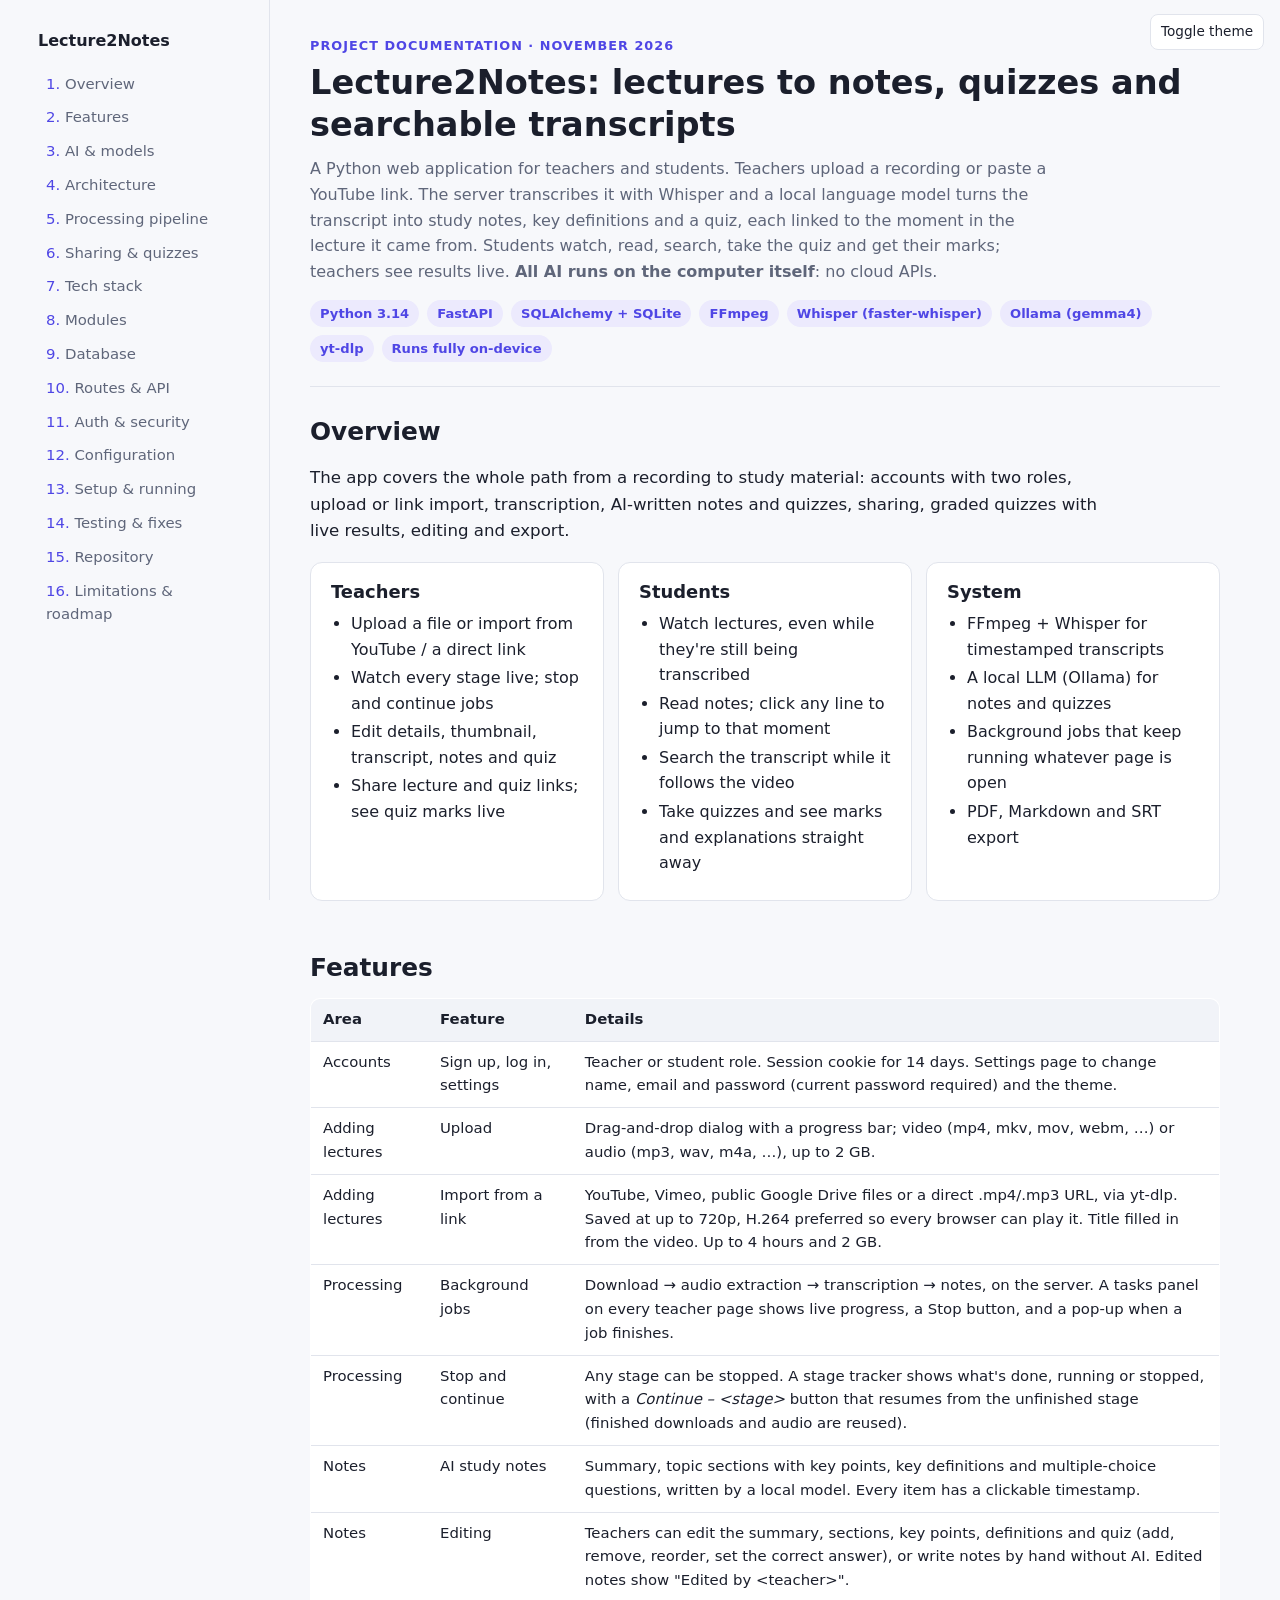
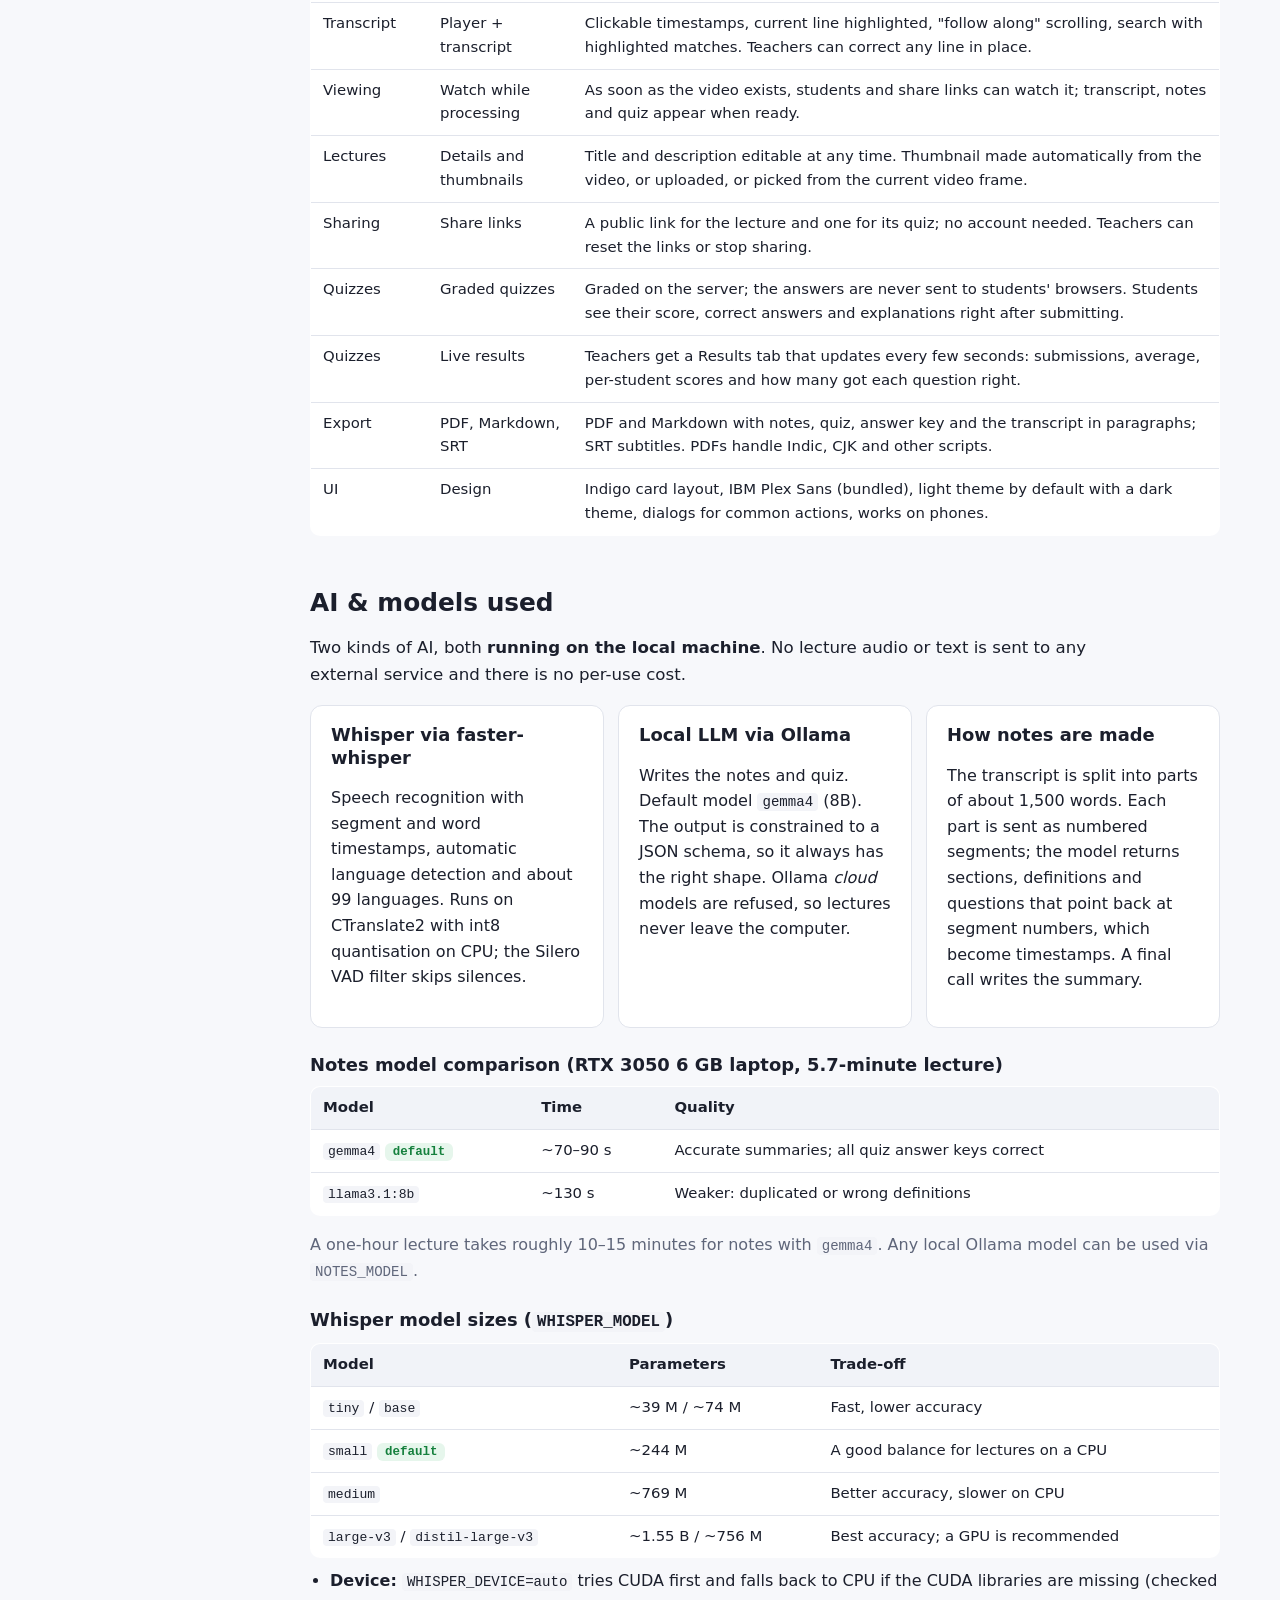
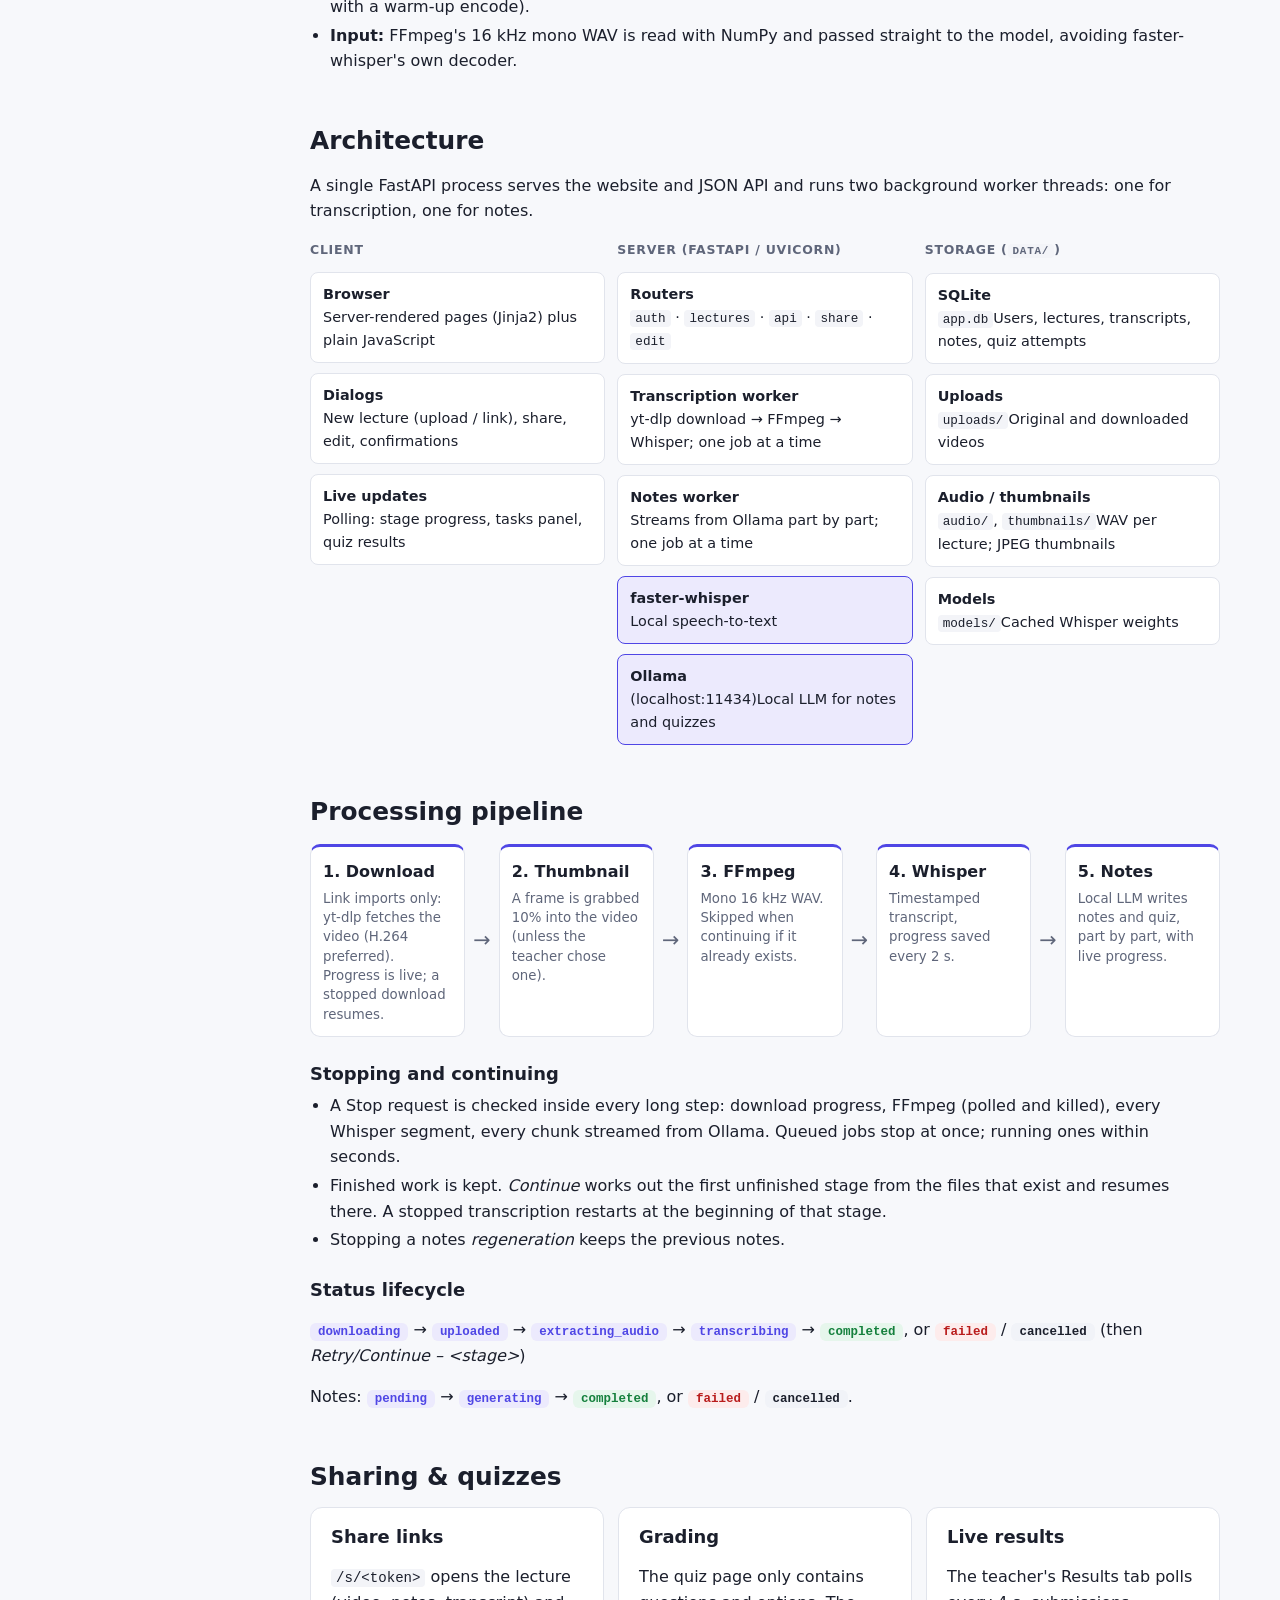
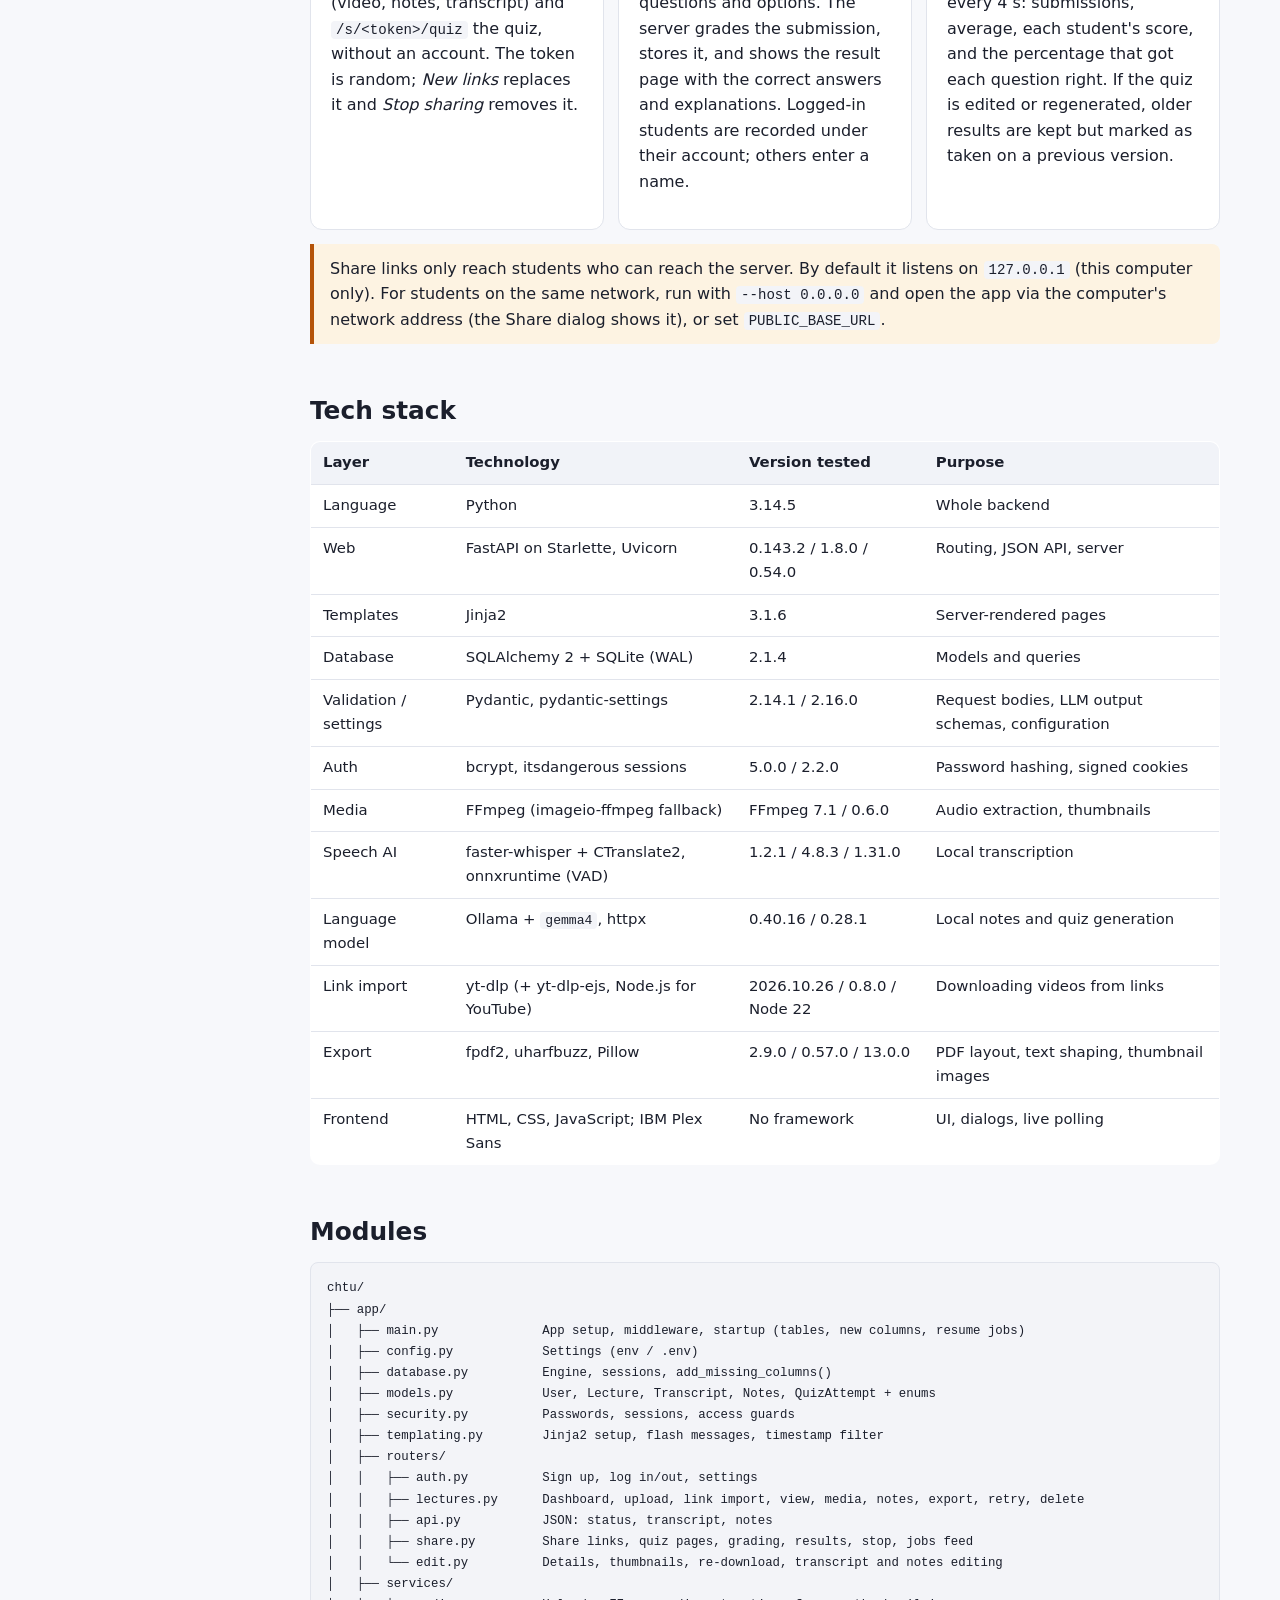
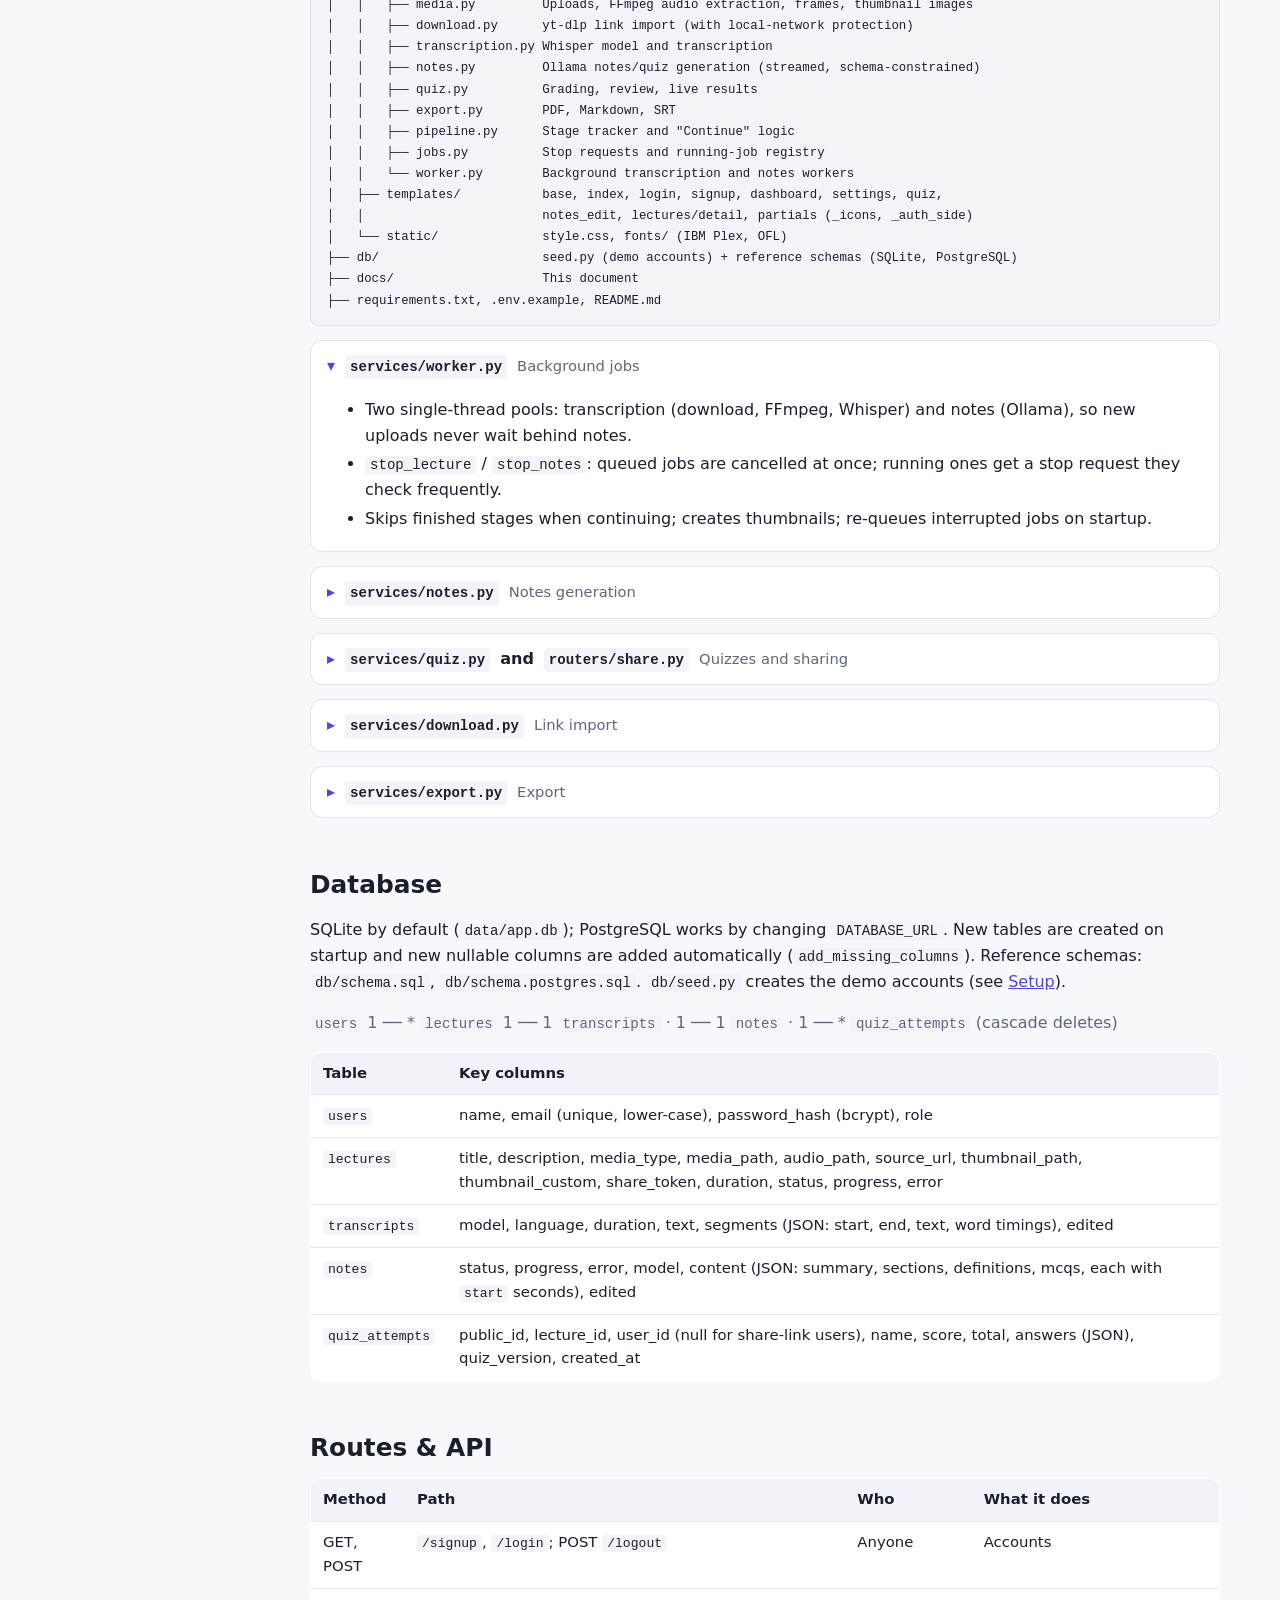
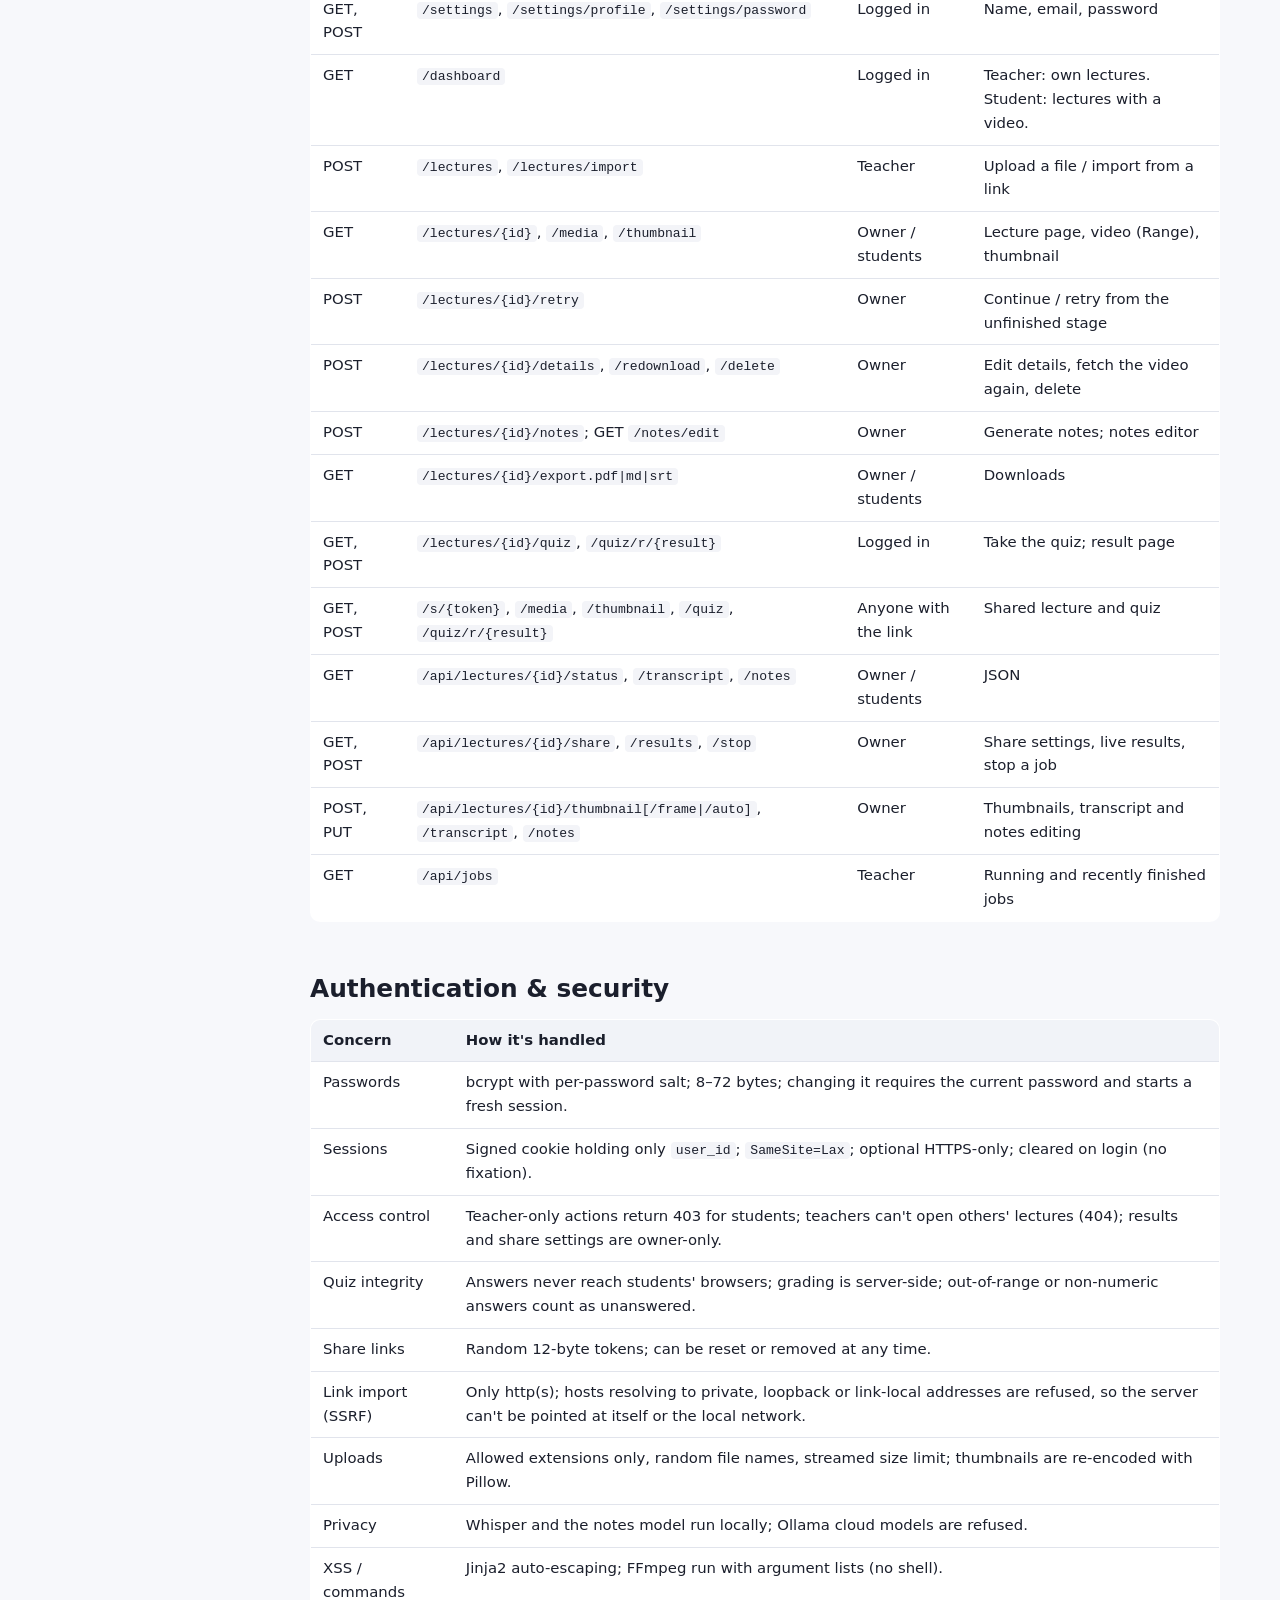
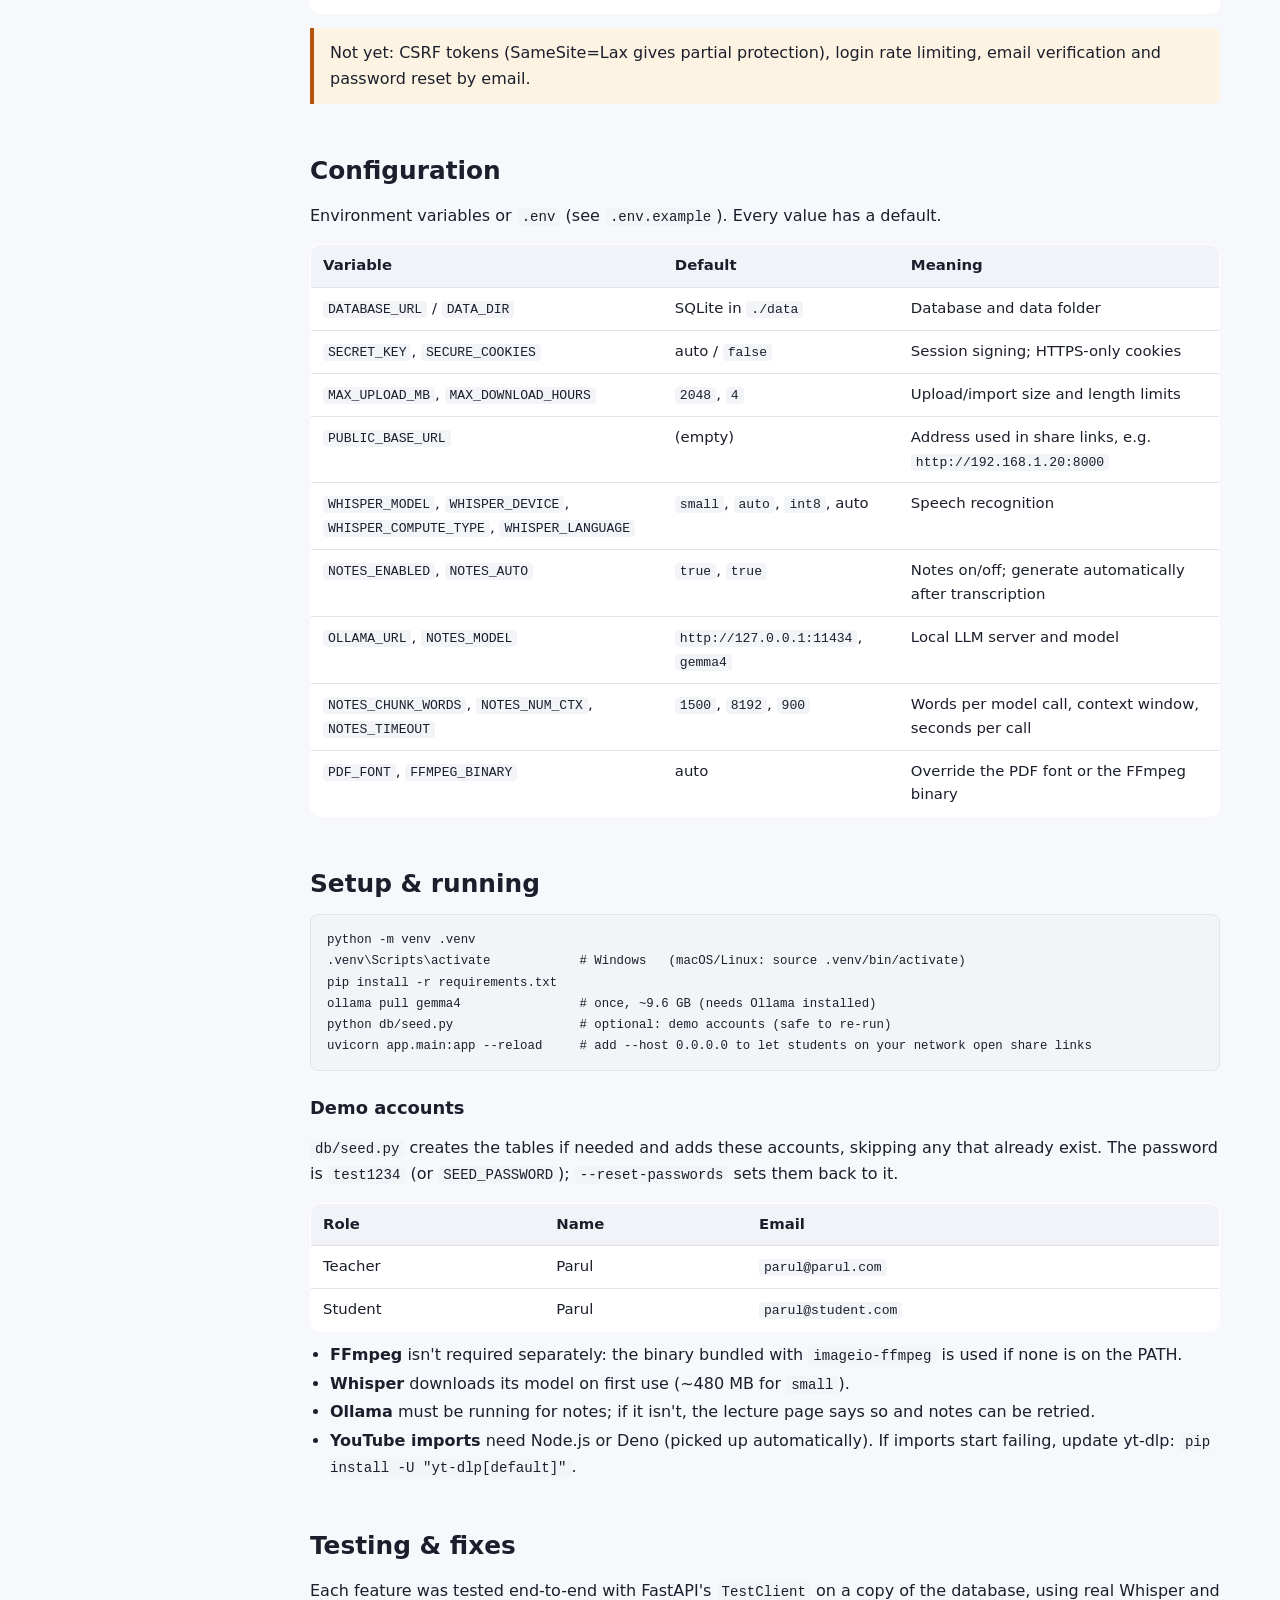
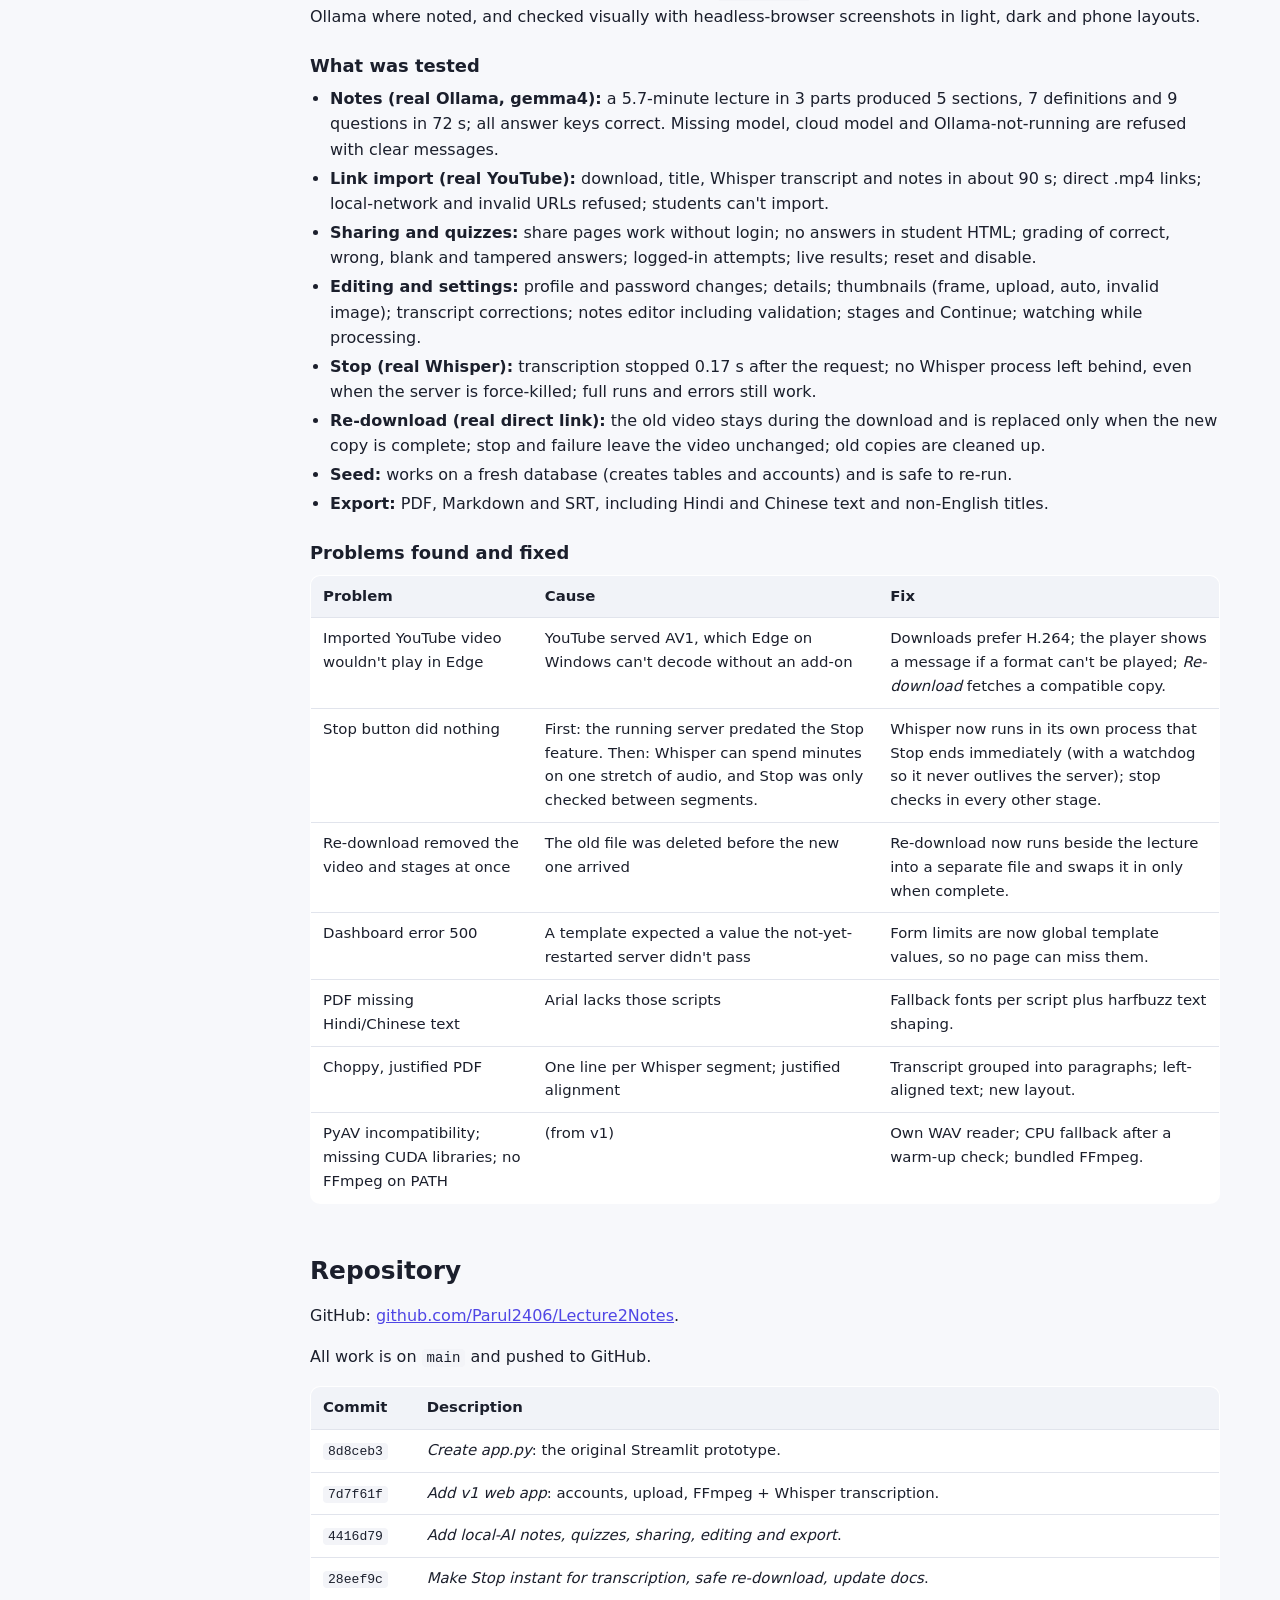
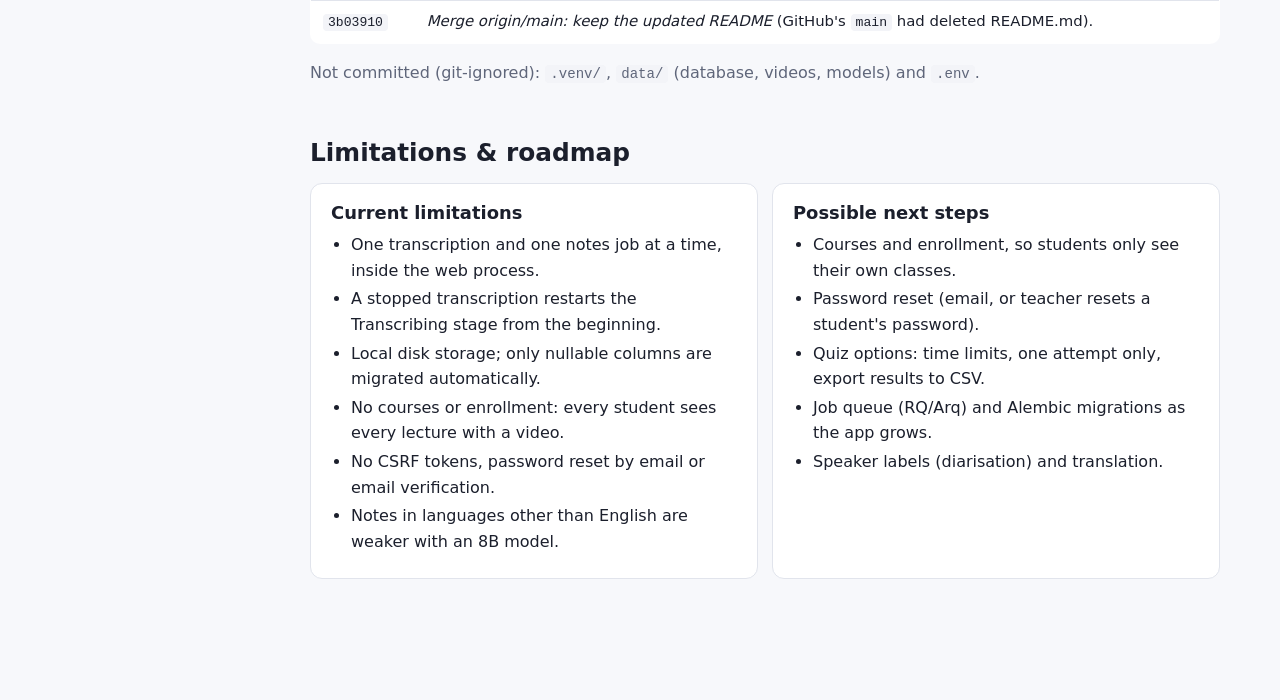
==== commit 21412a0d: "Add demo-account seed script and update docs - db/seed.py: creates tables if needed and the demo acc" ====
--- a/docs/project-overview.html
+++ b/docs/project-overview.html
@@ -368,7 +368,7 @@
 │   ├── templates/           base, index, login, signup, dashboard, settings, quiz,
 │   │                        notes_edit, lectures/detail, partials (_icons, _auth_side)
 │   └── static/              style.css, fonts/ (IBM Plex, OFL)
-├── db/                      Reference schemas (SQLite, PostgreSQL)
+├── db/                      seed.py (demo accounts) + reference schemas (SQLite, PostgreSQL)
 ├── docs/                    This document
 ├── requirements.txt, .env.example, README.md</code></pre>
 
@@ -405,7 +405,8 @@
 <section id="database">
   <h2>Database</h2>
   <p>SQLite by default (<code>data/app.db</code>); PostgreSQL works by changing <code>DATABASE_URL</code>. New tables are created on startup and
-     new nullable columns are added automatically (<code>add_missing_columns</code>). Reference schemas: <code>db/schema.sql</code>, <code>db/schema.postgres.sql</code>.</p>
+     new nullable columns are added automatically (<code>add_missing_columns</code>). Reference schemas: <code>db/schema.sql</code>, <code>db/schema.postgres.sql</code>.
+     <code>db/seed.py</code> creates the demo accounts (see <a href="#setup">Setup</a>).</p>
   <p class="muted"><code>users</code> 1 ── * <code>lectures</code> 1 ── 1 <code>transcripts</code> · 1 ── 1 <code>notes</code> · 1 ── * <code>quiz_attempts</code> (cascade deletes)</p>
   <div class="table-wrap"><table>
     <tr><th>Table</th><th>Key columns</th></tr>
@@ -483,7 +484,16 @@
 .venv\Scripts\activate            # Windows   (macOS/Linux: source .venv/bin/activate)
 pip install -r requirements.txt
 ollama pull gemma4                # once, ~9.6 GB (needs Ollama installed)
+python db/seed.py                 # optional: demo accounts (safe to re-run)
 uvicorn app.main:app --reload     # add --host 0.0.0.0 to let students on your network open share links</code></pre>
+  <h3>Demo accounts</h3>
+  <p><code>db/seed.py</code> creates the tables if needed and adds these accounts, skipping any that already exist.
+     The password is <code>test1234</code> (or <code>SEED_PASSWORD</code>); <code>--reset-passwords</code> sets them back to it.</p>
+  <div class="table-wrap"><table>
+    <tr><th>Role</th><th>Name</th><th>Email</th></tr>
+    <tr><td>Teacher</td><td>Parul</td><td><code>parul@parul.com</code></td></tr>
+    <tr><td>Student</td><td>Parul</td><td><code>parul@student.com</code></td></tr>
+  </table></div>
   <ul class="tight">
     <li><strong>FFmpeg</strong> isn't required separately: the binary bundled with <code>imageio-ffmpeg</code> is used if none is on the PATH.</li>
     <li><strong>Whisper</strong> downloads its model on first use (~480 MB for <code>small</code>).</li>
@@ -502,14 +512,18 @@
     <li><strong>Notes (real Ollama, gemma4):</strong> a 5.7-minute lecture in 3 parts produced 5 sections, 7 definitions and 9 questions in 72 s; all answer keys correct. Missing model, cloud model and Ollama-not-running are refused with clear messages.</li>
     <li><strong>Link import (real YouTube):</strong> download, title, Whisper transcript and notes in about 90 s; direct .mp4 links; local-network and invalid URLs refused; students can't import.</li>
     <li><strong>Sharing and quizzes:</strong> share pages work without login; no answers in student HTML; grading of correct, wrong, blank and tampered answers; logged-in attempts; live results; reset and disable.</li>
-    <li><strong>Editing and settings:</strong> profile and password changes; details; thumbnails (frame, upload, auto, invalid image); transcript corrections; notes editor including validation; stages and Continue; watching while processing; re-download.</li>
+    <li><strong>Editing and settings:</strong> profile and password changes; details; thumbnails (frame, upload, auto, invalid image); transcript corrections; notes editor including validation; stages and Continue; watching while processing.</li>
+    <li><strong>Stop (real Whisper):</strong> transcription stopped 0.17 s after the request; no Whisper process left behind, even when the server is force-killed; full runs and errors still work.</li>
+    <li><strong>Re-download (real direct link):</strong> the old video stays during the download and is replaced only when the new copy is complete; stop and failure leave the video unchanged; old copies are cleaned up.</li>
+    <li><strong>Seed:</strong> works on a fresh database (creates tables and accounts) and is safe to re-run.</li>
     <li><strong>Export:</strong> PDF, Markdown and SRT, including Hindi and Chinese text and non-English titles.</li>
   </ul>
   <h3>Problems found and fixed</h3>
   <div class="table-wrap"><table>
     <tr><th>Problem</th><th>Cause</th><th>Fix</th></tr>
     <tr><td>Imported YouTube video wouldn't play in Edge</td><td>YouTube served AV1, which Edge on Windows can't decode without an add-on</td><td>Downloads prefer H.264; the player shows a message if a format can't be played; <em>Re-download</em> fetches a compatible copy.</td></tr>
-    <tr><td>Stop button did nothing</td><td>The running server predated the Stop feature</td><td>Restart after updates; stop requests are now checked in every stage.</td></tr>
+    <tr><td>Stop button did nothing</td><td>First: the running server predated the Stop feature. Then: Whisper can spend minutes on one stretch of audio, and Stop was only checked between segments.</td><td>Whisper now runs in its own process that Stop ends immediately (with a watchdog so it never outlives the server); stop checks in every other stage.</td></tr>
+    <tr><td>Re-download removed the video and stages at once</td><td>The old file was deleted before the new one arrived</td><td>Re-download now runs beside the lecture into a separate file and swaps it in only when complete.</td></tr>
     <tr><td>Dashboard error 500</td><td>A template expected a value the not-yet-restarted server didn't pass</td><td>Form limits are now global template values, so no page can miss them.</td></tr>
     <tr><td>PDF missing Hindi/Chinese text</td><td>Arial lacks those scripts</td><td>Fallback fonts per script plus harfbuzz text shaping.</td></tr>
     <tr><td>Choppy, justified PDF</td><td>One line per Whisper segment; justified alignment</td><td>Transcript grouped into paragraphs; left-aligned text; new layout.</td></tr>
@@ -521,11 +535,14 @@
 <section id="repo">
   <h2>Repository</h2>
   <p>GitHub: <a href="https://github.com/Parul2406/Lecture2Notes">github.com/Parul2406/Lecture2Notes</a>.</p>
-  <div class="table-wrap"><table>
-    <tr><th>Commit</th><th>Branch</th><th>Description</th></tr>
-    <tr><td><code>8d8ceb3</code></td><td><code>main</code></td><td><em>Create app.py</em>: the original Streamlit prototype.</td></tr>
-    <tr><td><code>7d7f61f</code></td><td><code>main</code></td><td><em>Add v1 web app</em>: accounts, upload, FFmpeg + Whisper transcription.</td></tr>
-    <tr><td><code>4416d79</code></td><td><code>feature/notes-quiz-sharing</code></td><td><em>Add local-AI notes, quizzes, sharing, editing and export</em>: everything else in this document.</td></tr>
+  <p>All work is on <code>main</code> and pushed to GitHub.</p>
+  <div class="table-wrap"><table>
+    <tr><th>Commit</th><th>Description</th></tr>
+    <tr><td><code>8d8ceb3</code></td><td><em>Create app.py</em>: the original Streamlit prototype.</td></tr>
+    <tr><td><code>7d7f61f</code></td><td><em>Add v1 web app</em>: accounts, upload, FFmpeg + Whisper transcription.</td></tr>
+    <tr><td><code>4416d79</code></td><td><em>Add local-AI notes, quizzes, sharing, editing and export</em>.</td></tr>
+    <tr><td><code>28eef9c</code></td><td><em>Make Stop instant for transcription, safe re-download, update docs</em>.</td></tr>
+    <tr><td><code>3b03910</code></td><td><em>Merge origin/main: keep the updated README</em> (GitHub's <code>main</code> had deleted README.md).</td></tr>
   </table></div>
   <p class="muted">Not committed (git-ignored): <code>.venv/</code>, <code>data/</code> (database, videos, models) and <code>.env</code>.</p>
 </section>
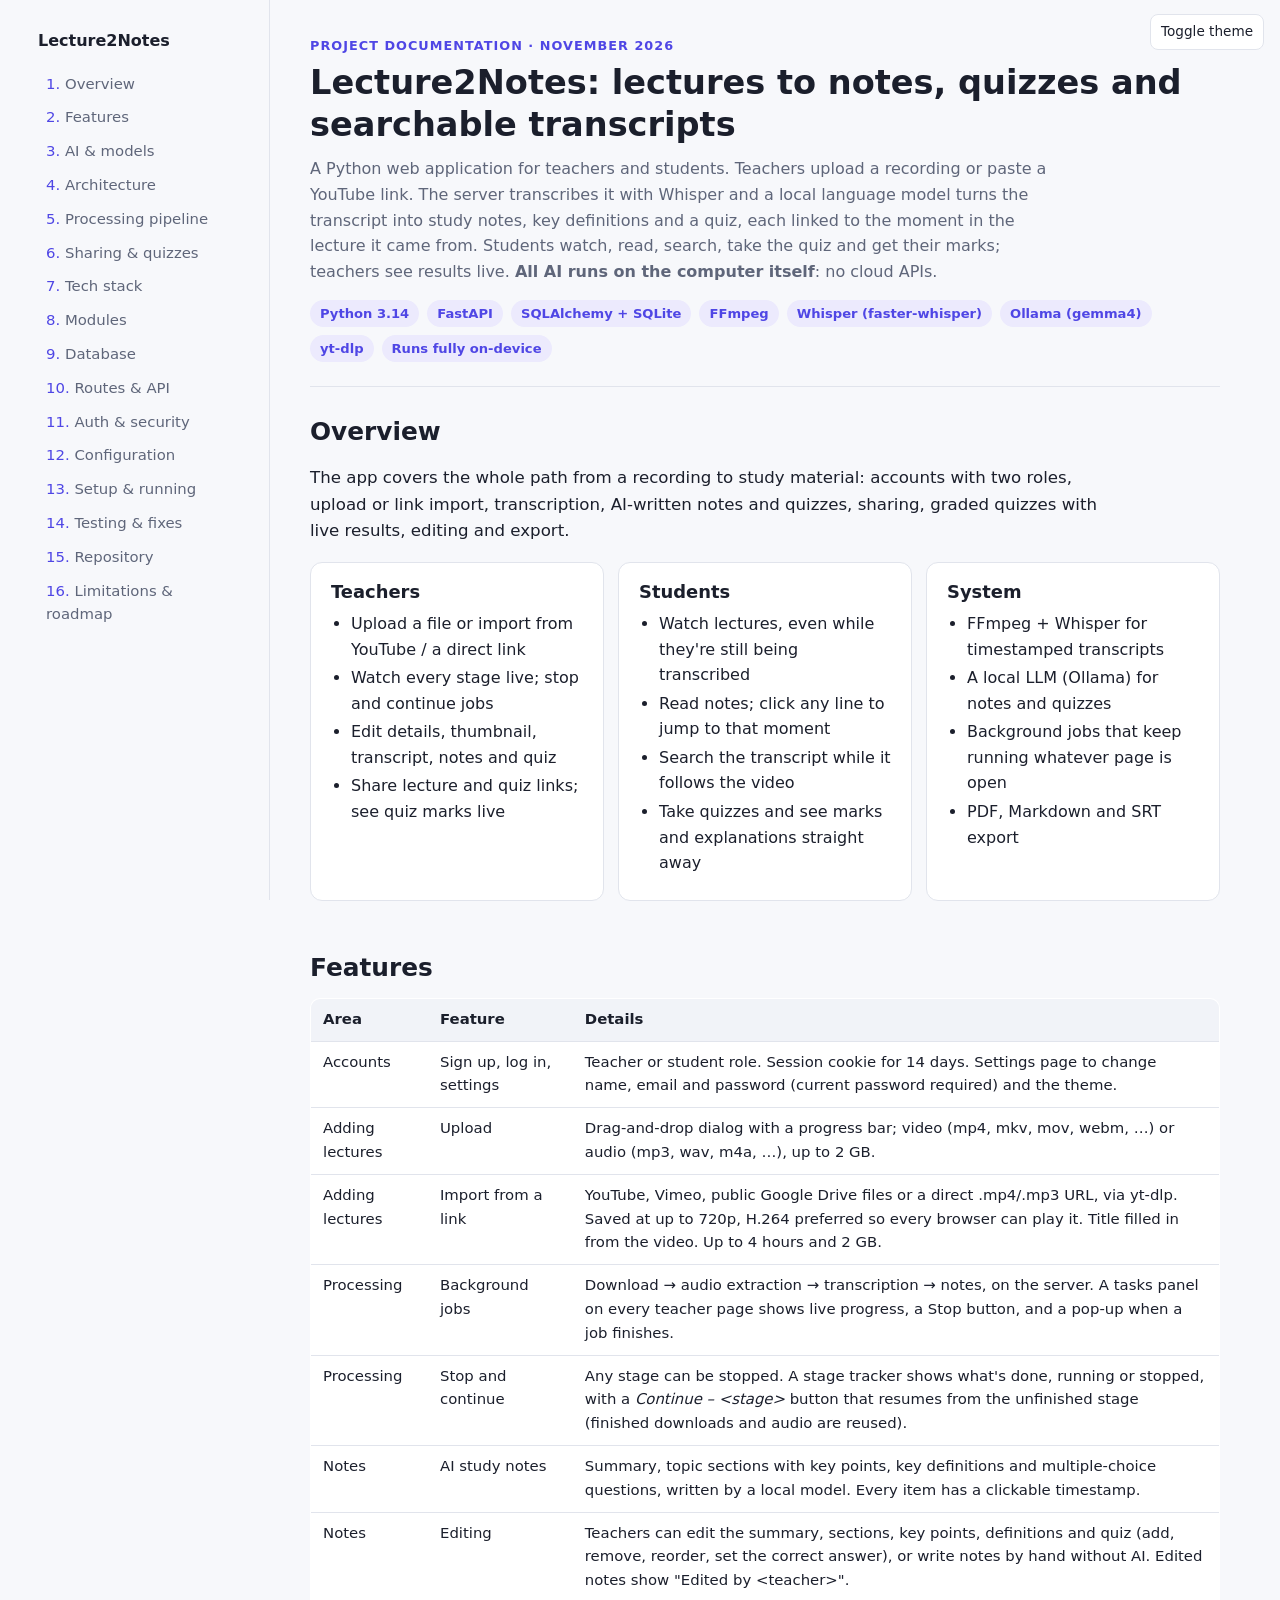
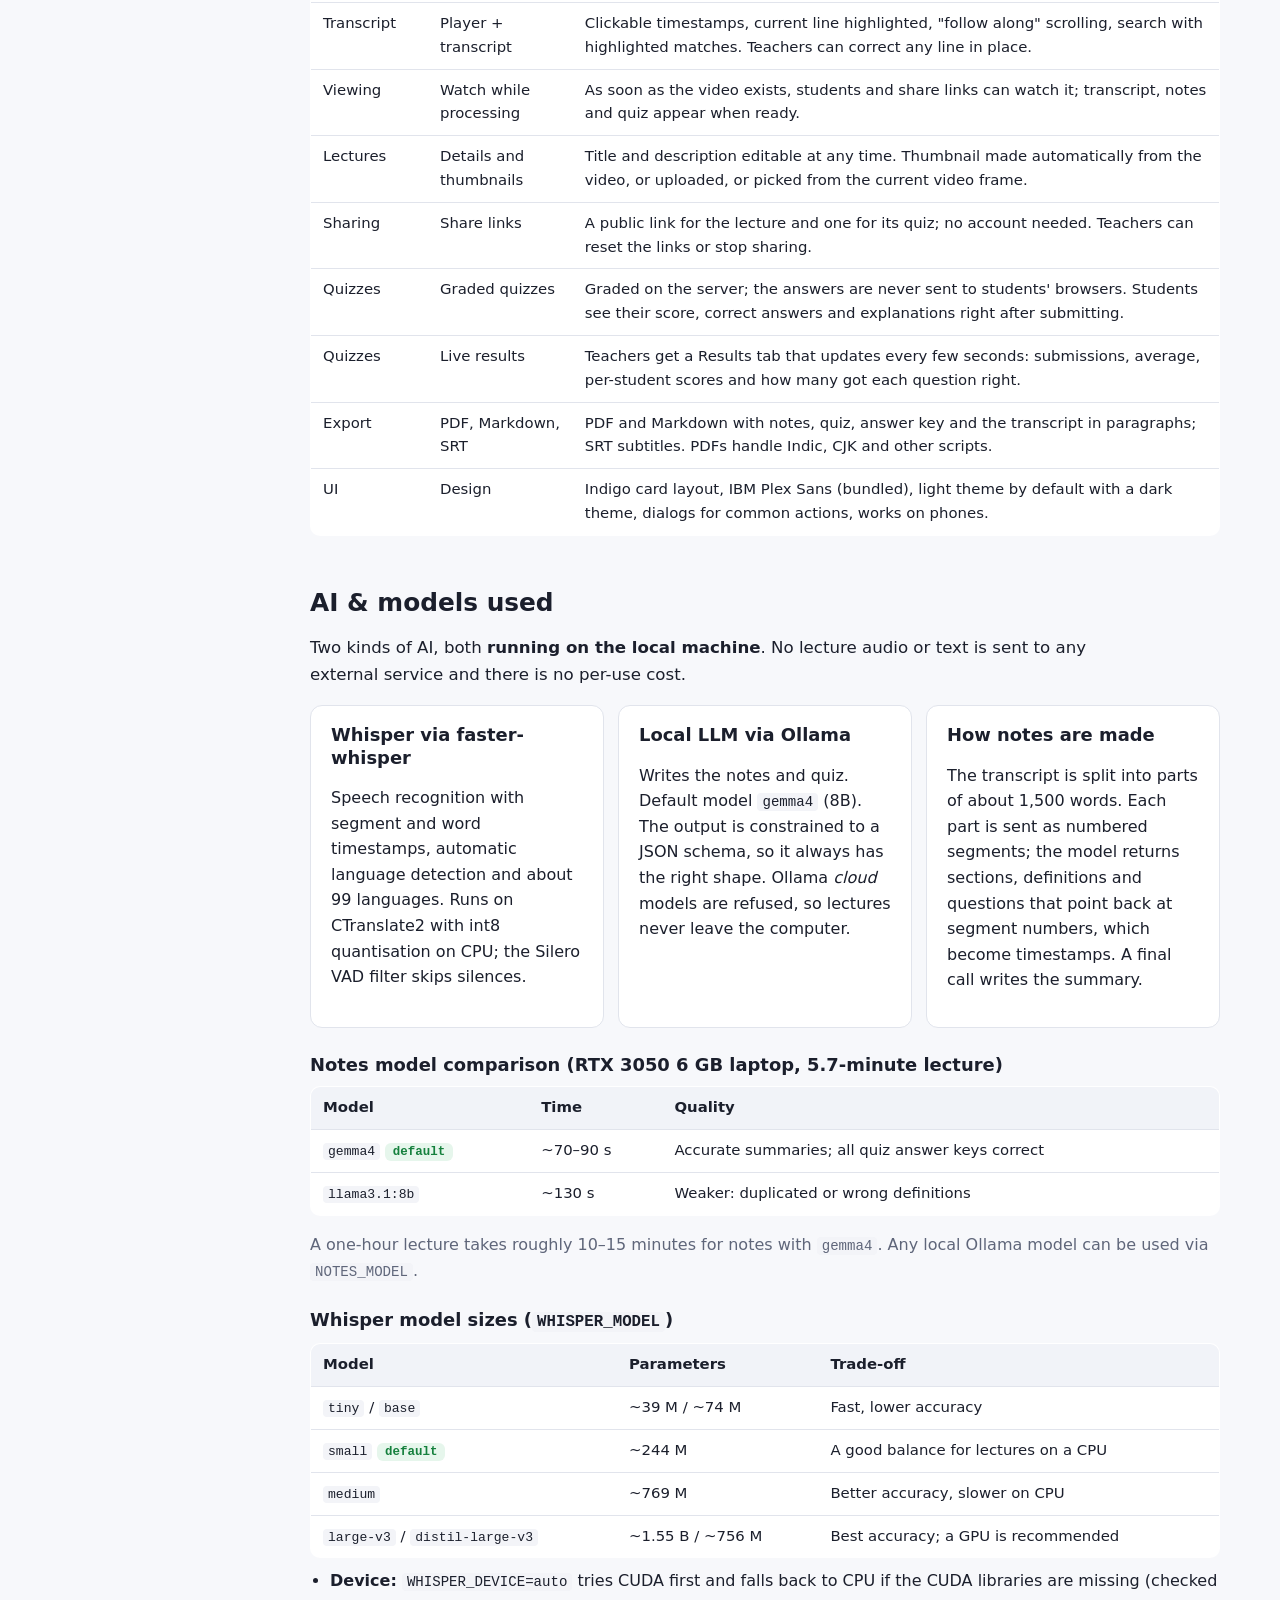
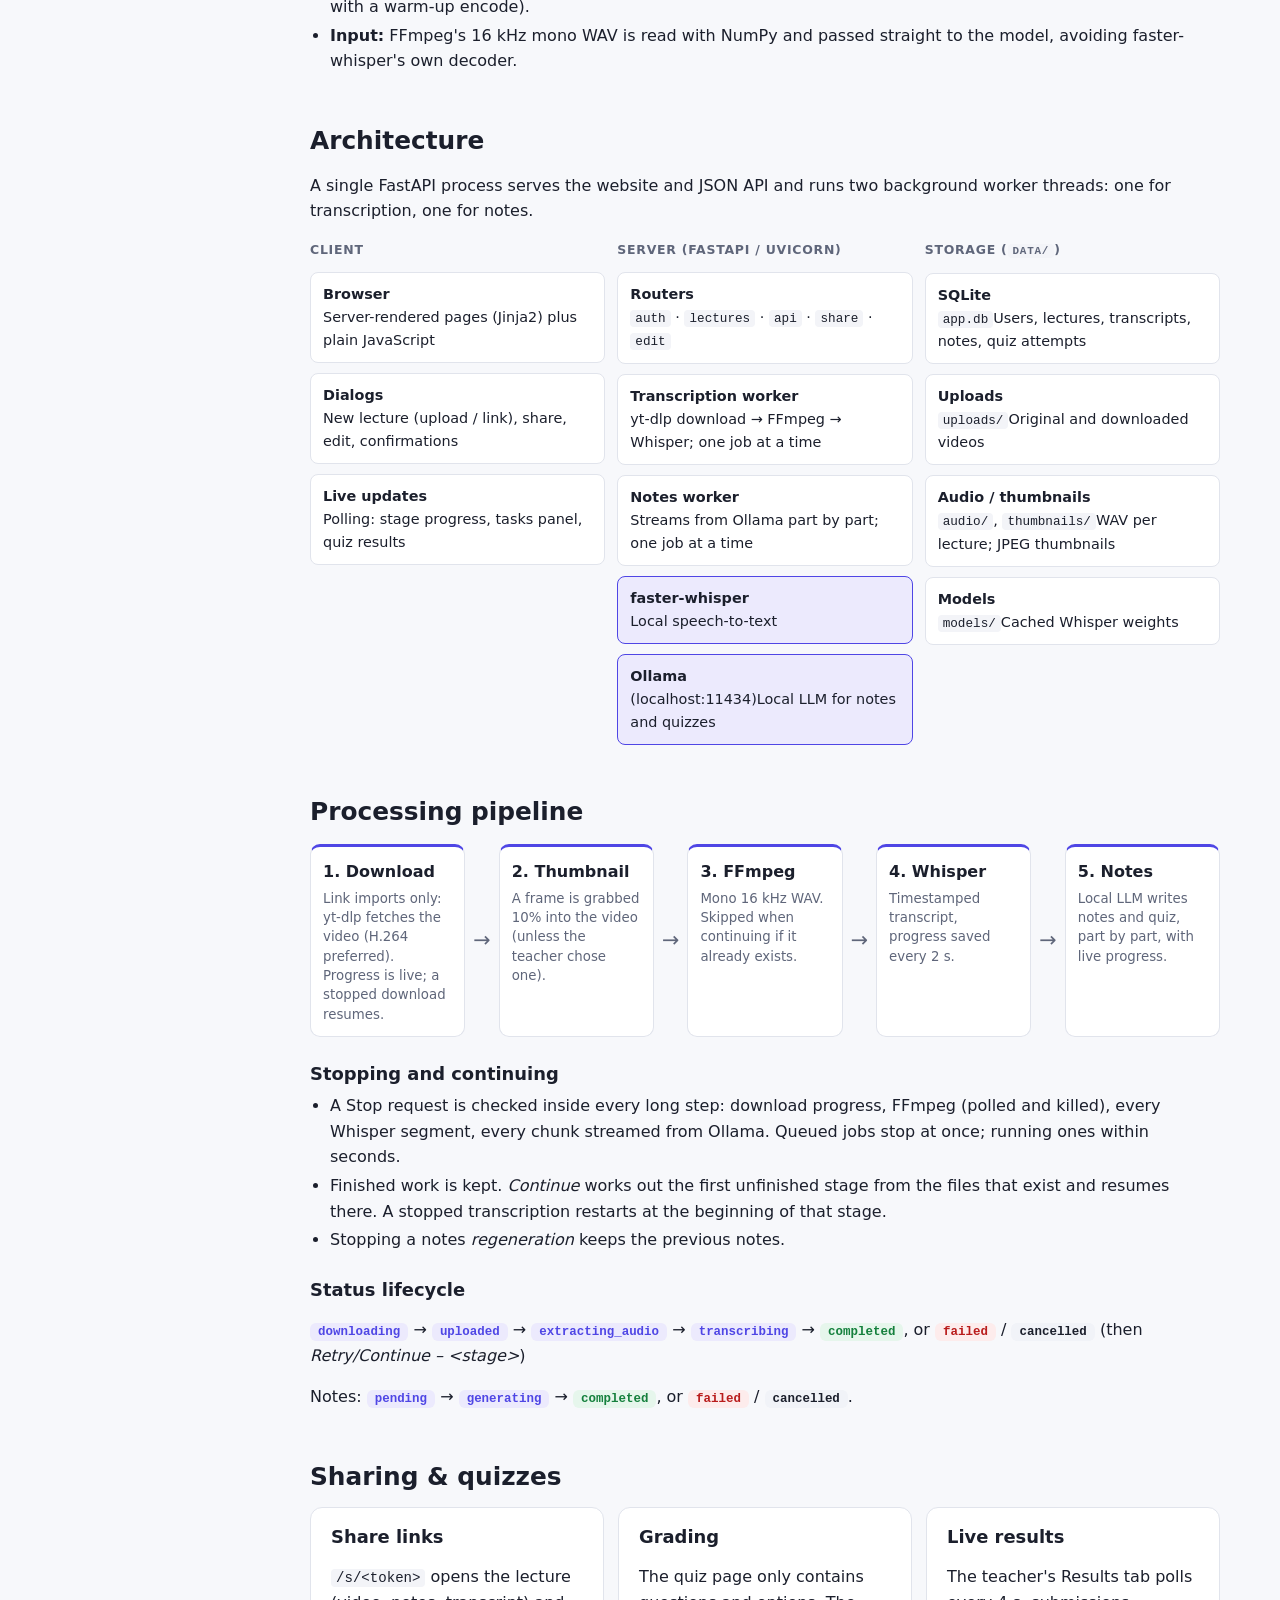
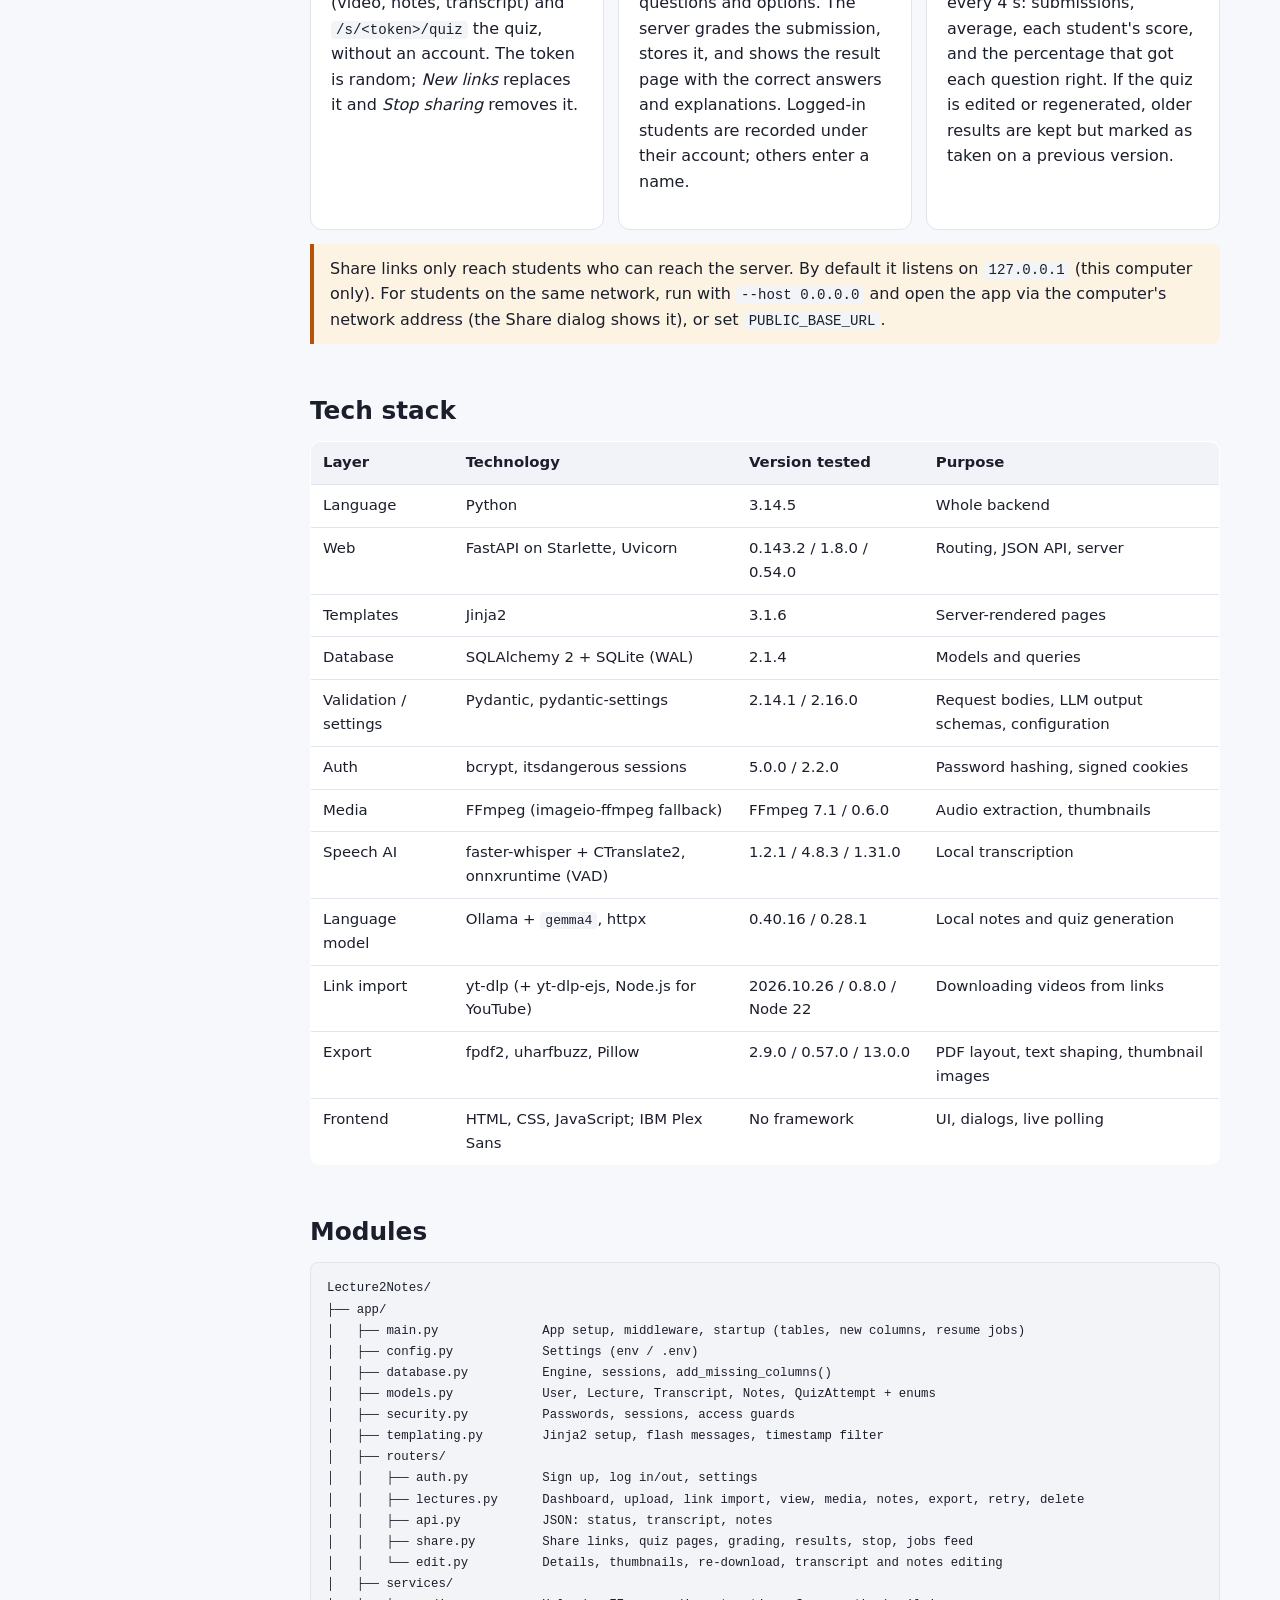
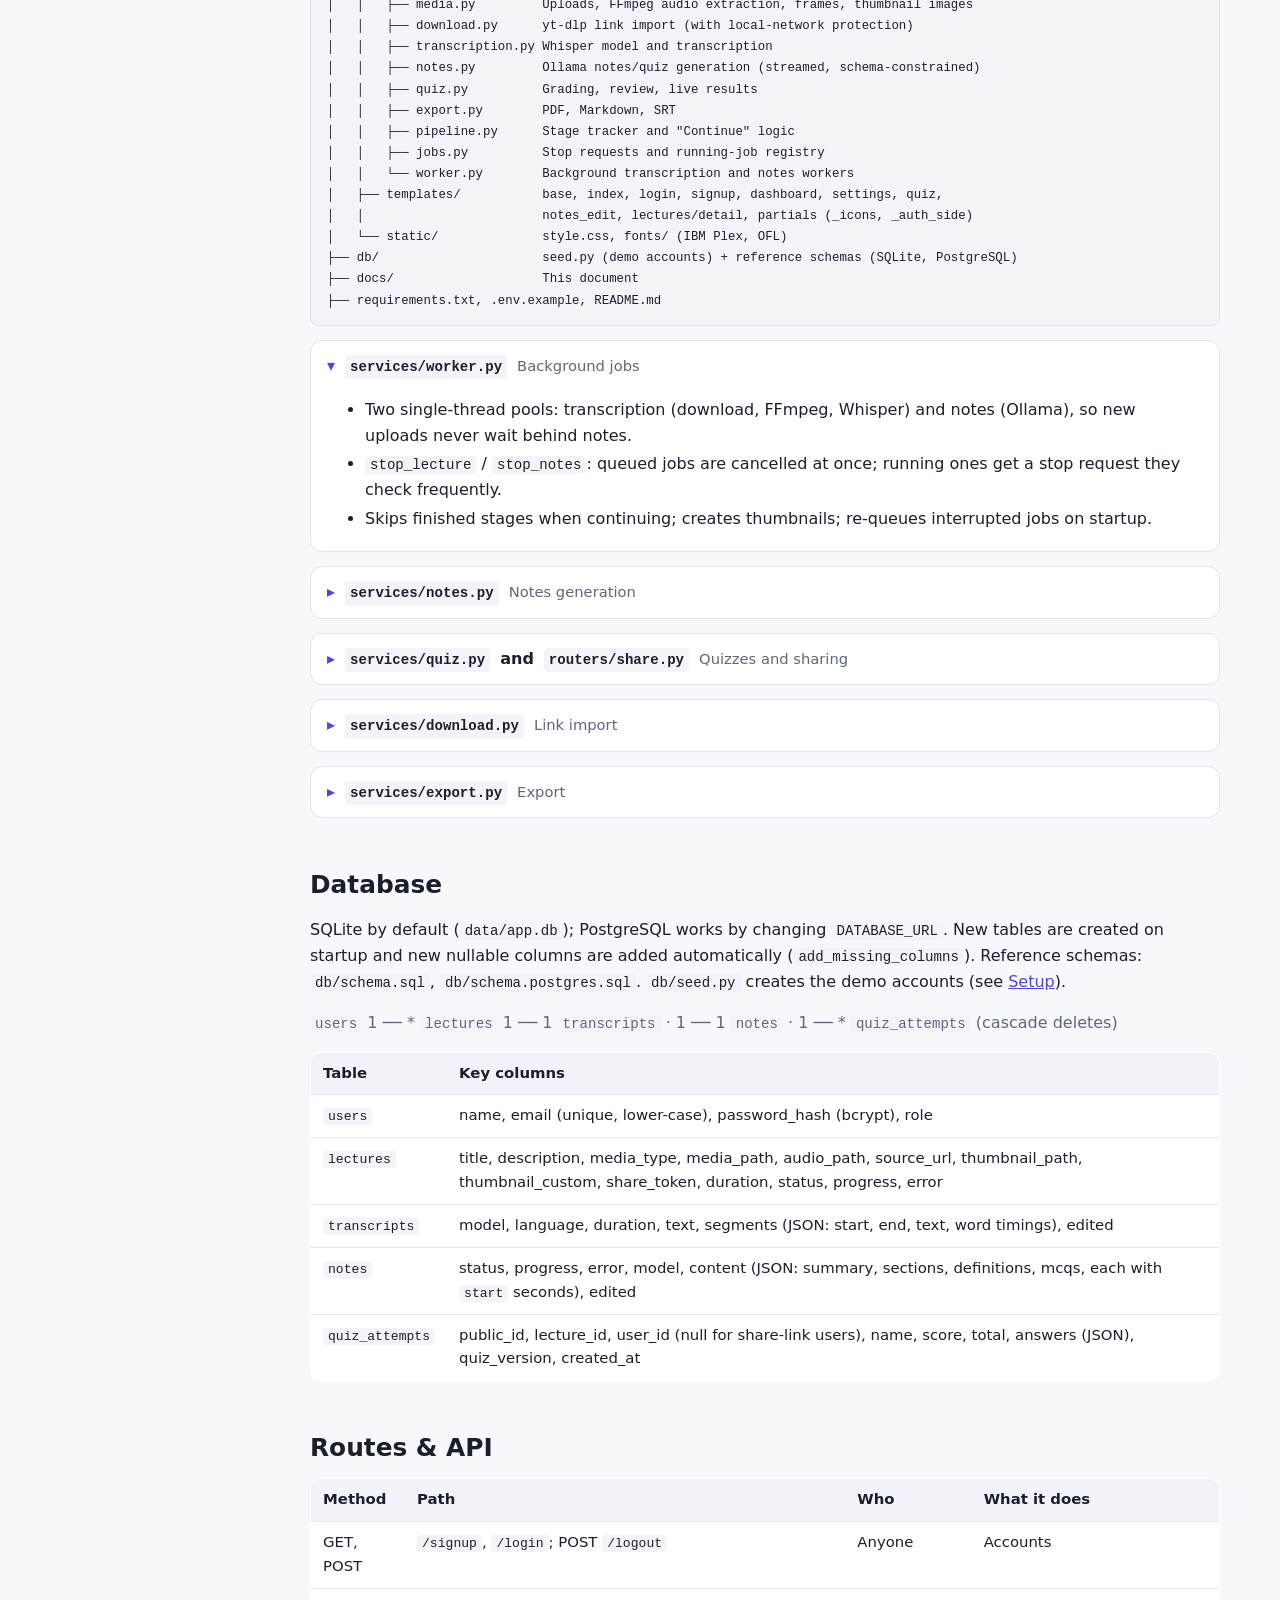
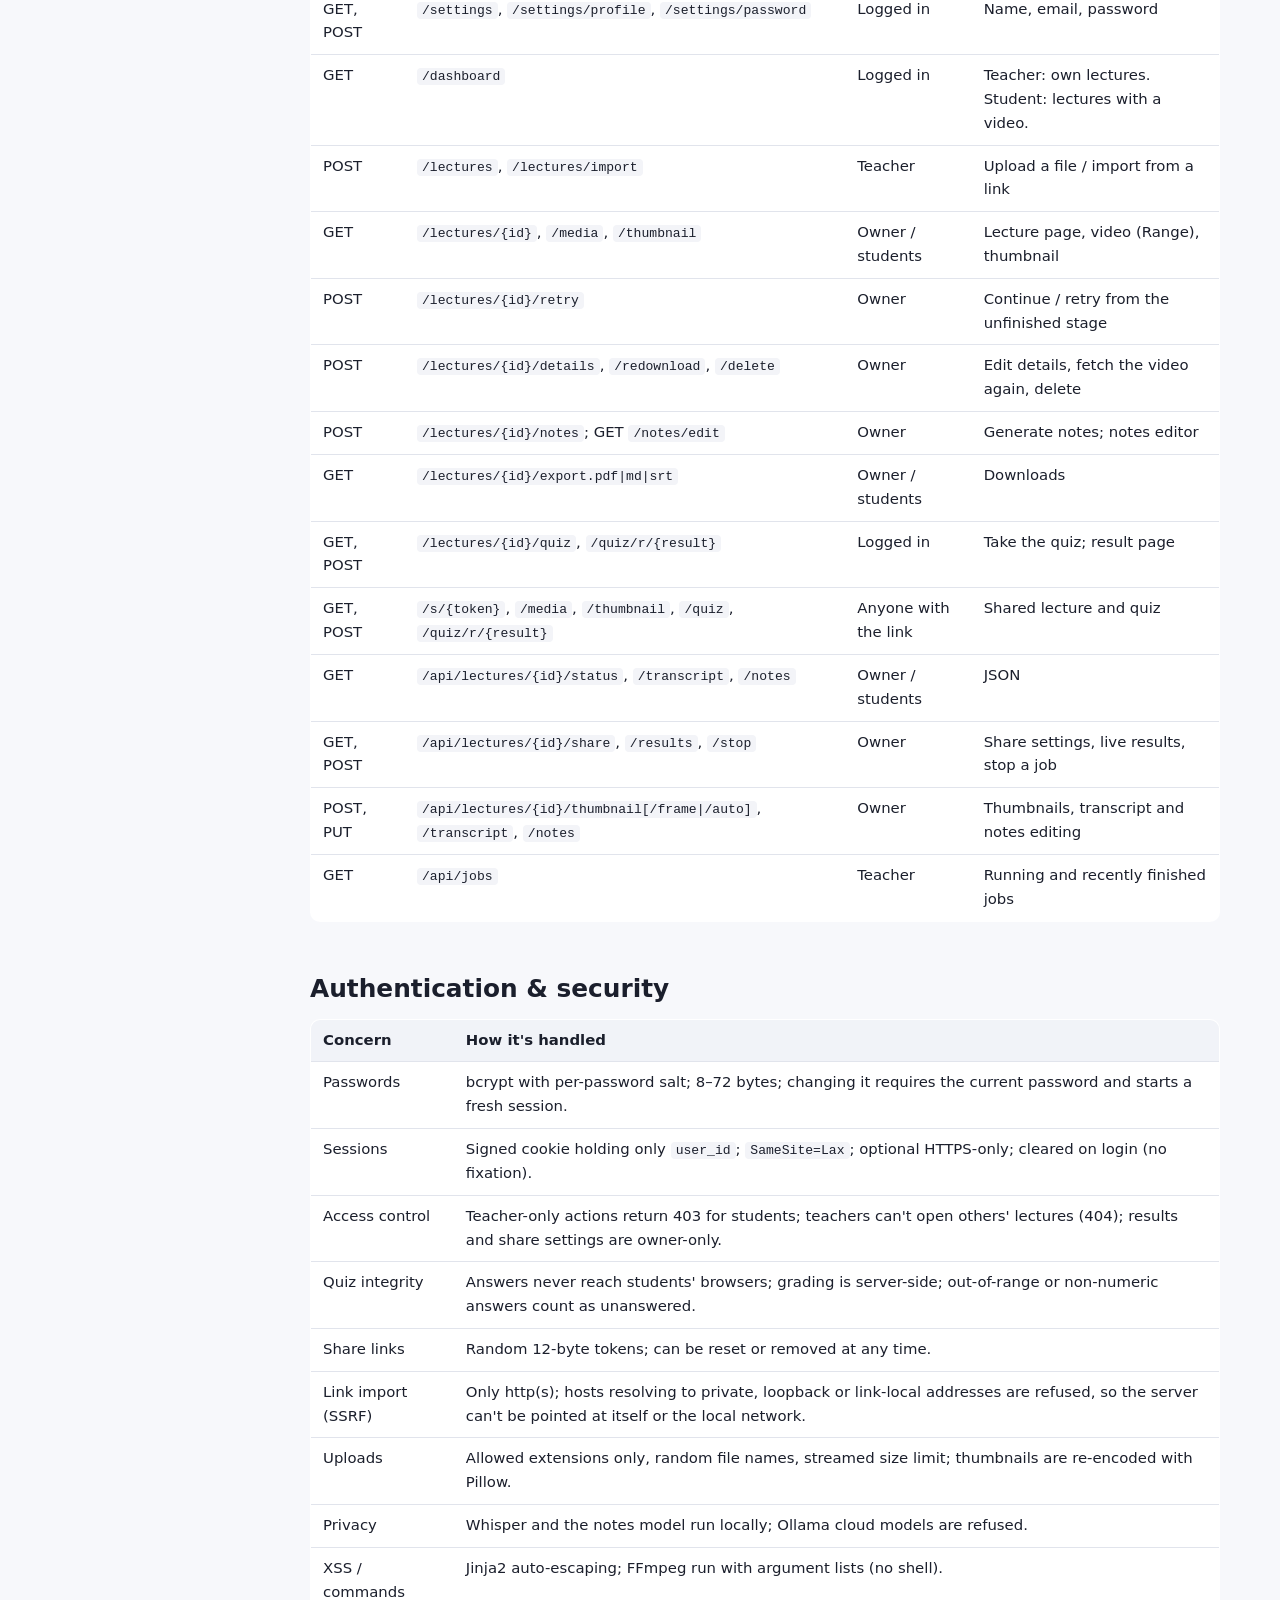
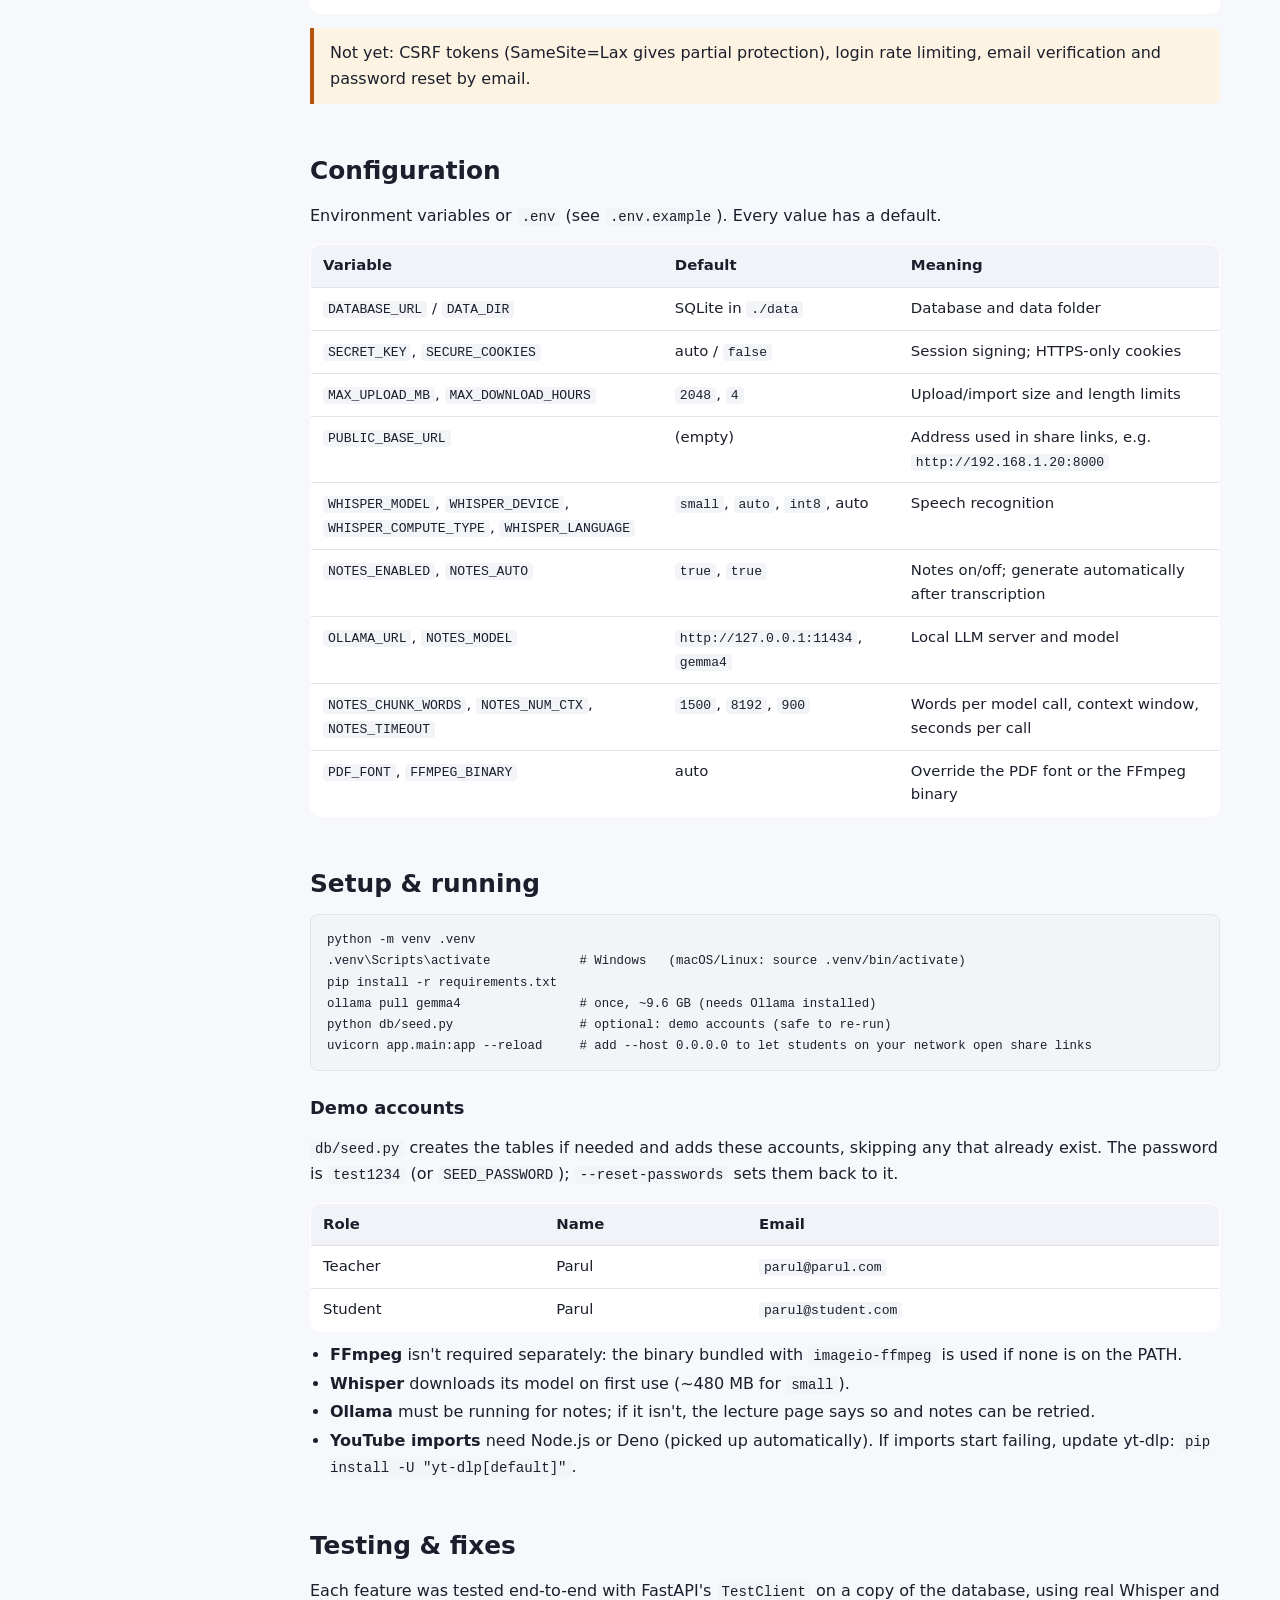
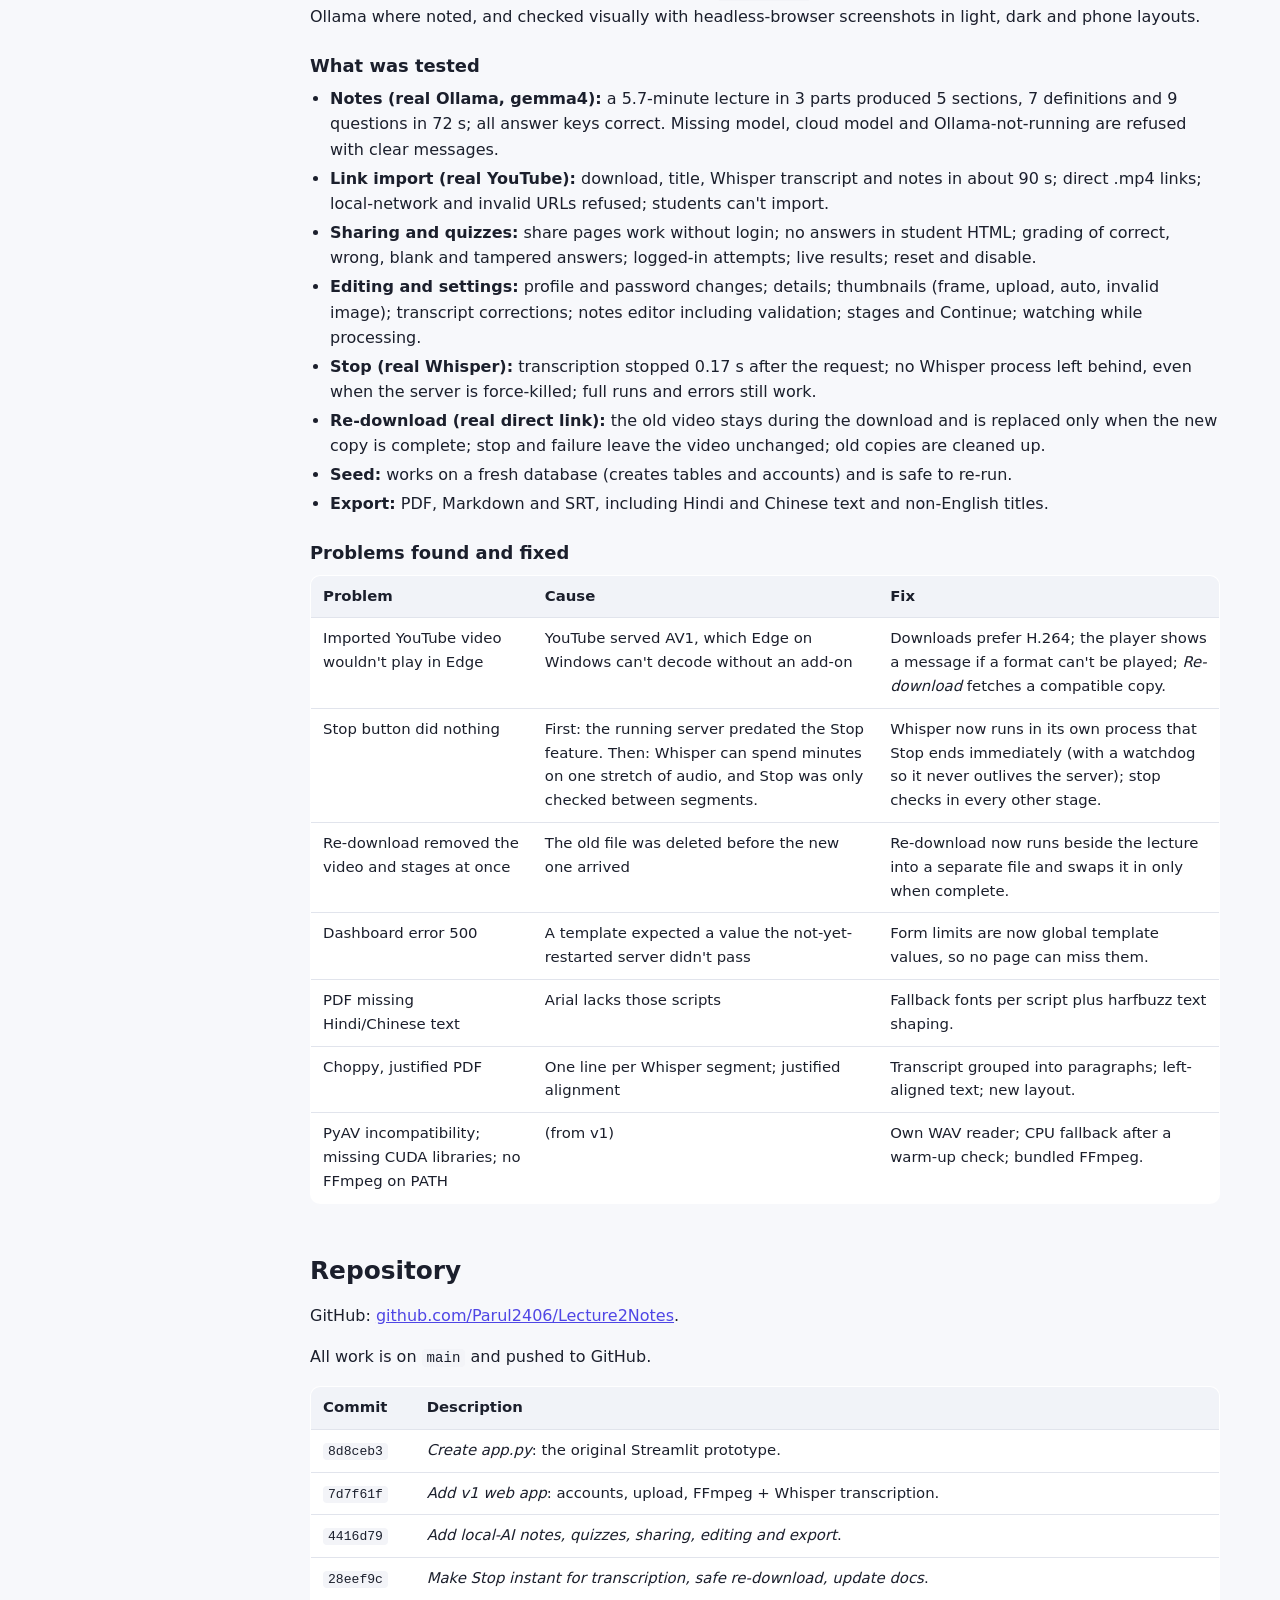
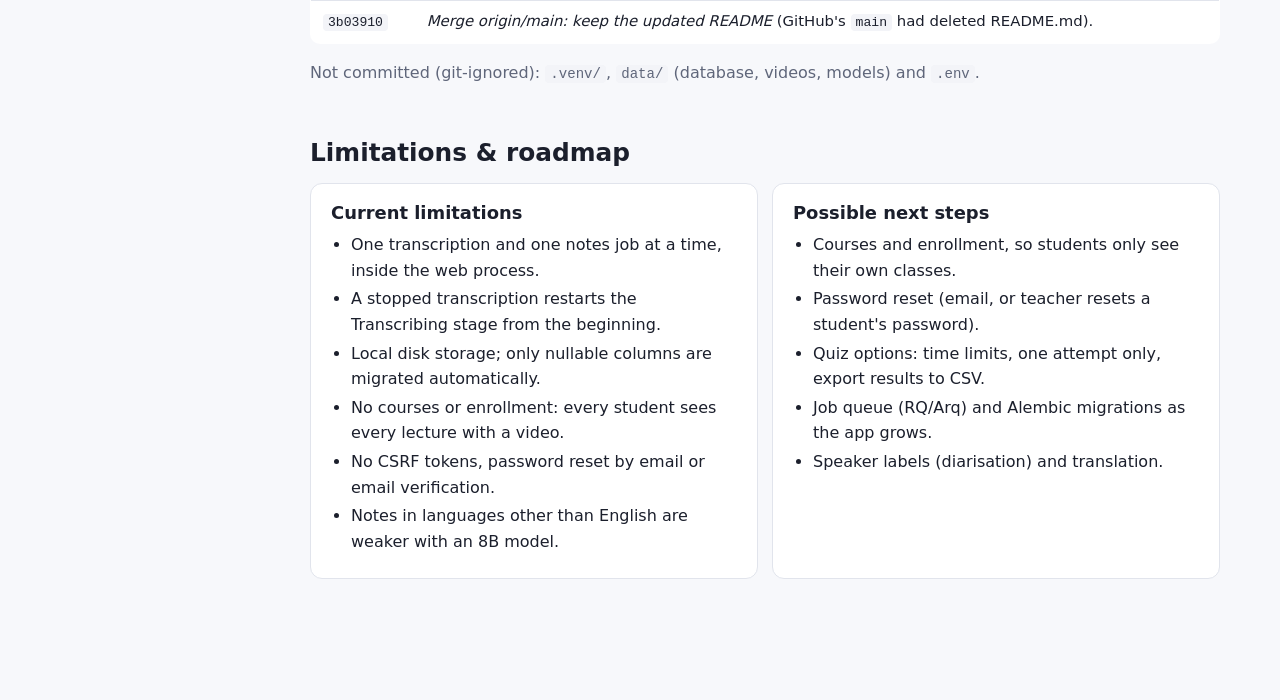
==== commit aec9f4af: "Rename the app to Lecture2Notes Header, page titles and PDF footer (app_name), README title, stylesh" ====
--- a/docs/project-overview.html
+++ b/docs/project-overview.html
@@ -341,7 +341,7 @@
 <!-- 8 -->
 <section id="modules">
   <h2>Modules</h2>
-<pre><code>chtu/
+<pre><code>Lecture2Notes/
 ├── app/
 │   ├── main.py              App setup, middleware, startup (tables, new columns, resume jobs)
 │   ├── config.py            Settings (env / .env)
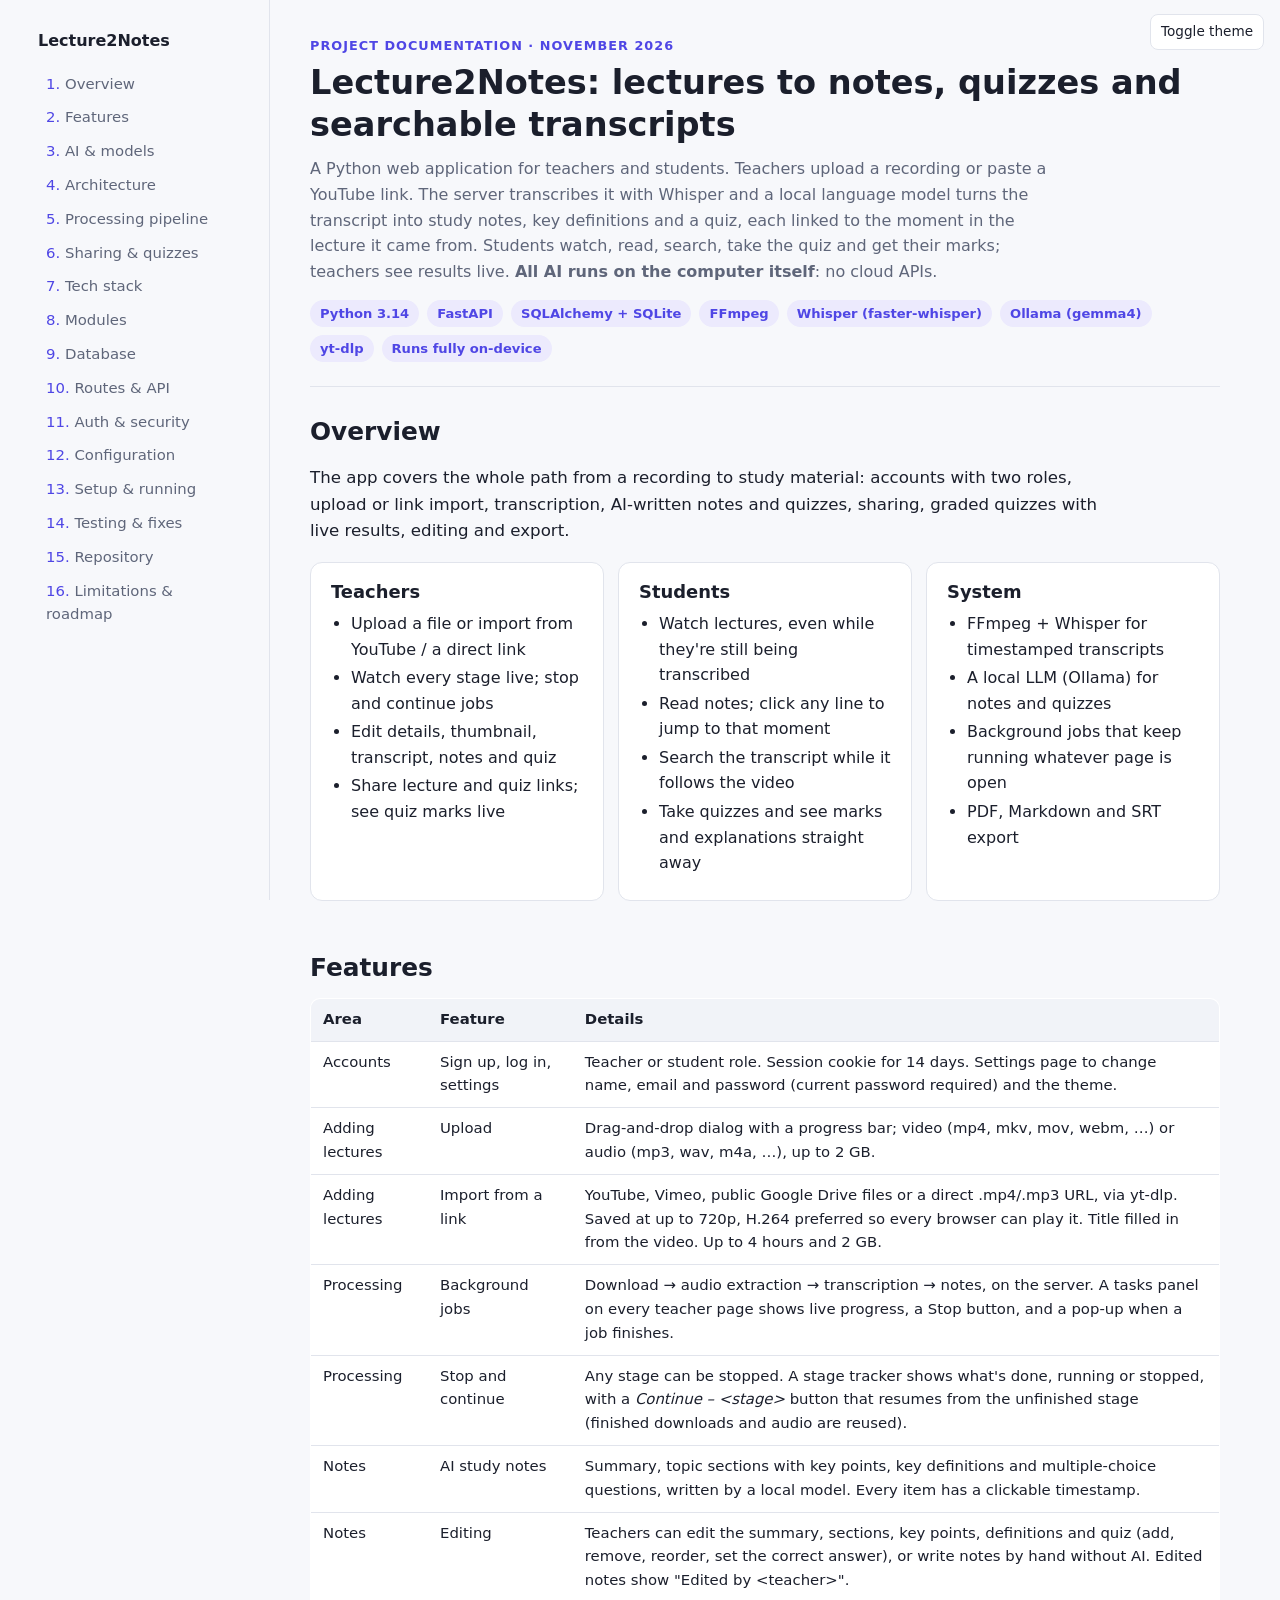
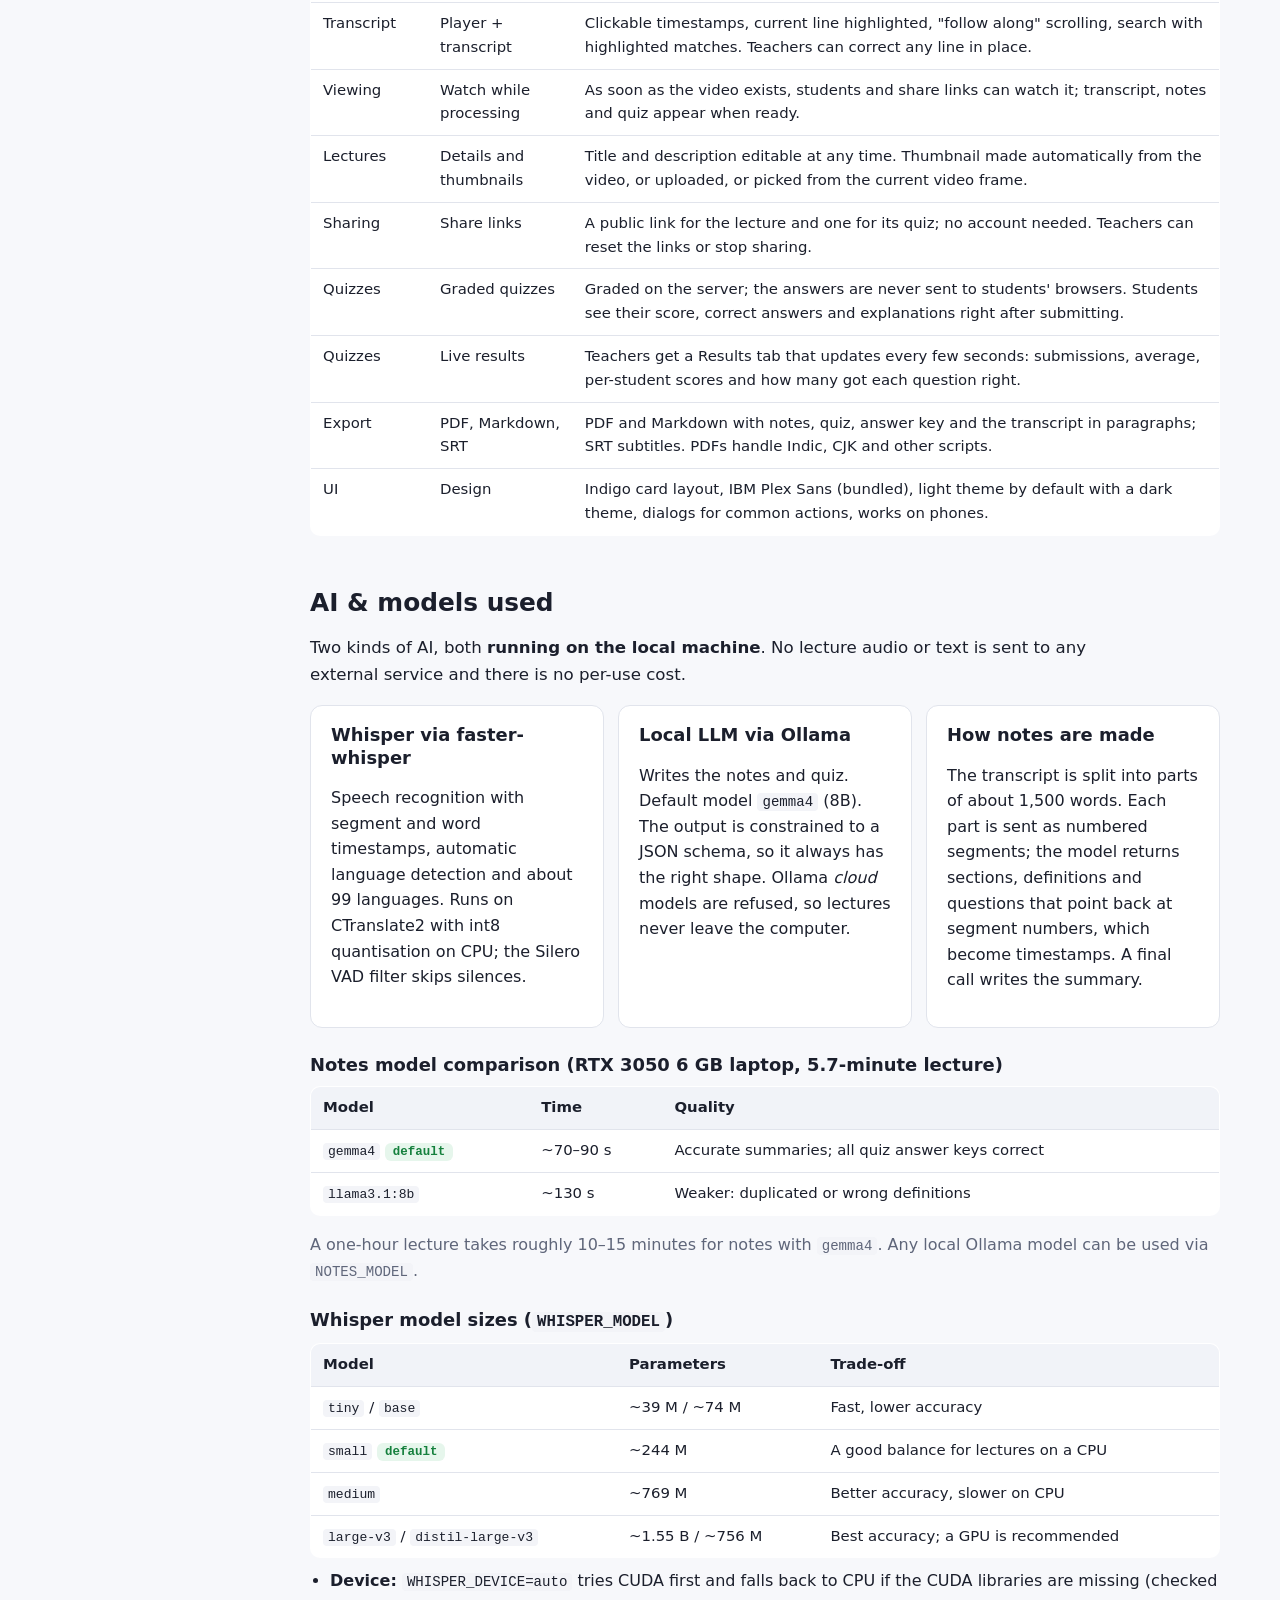
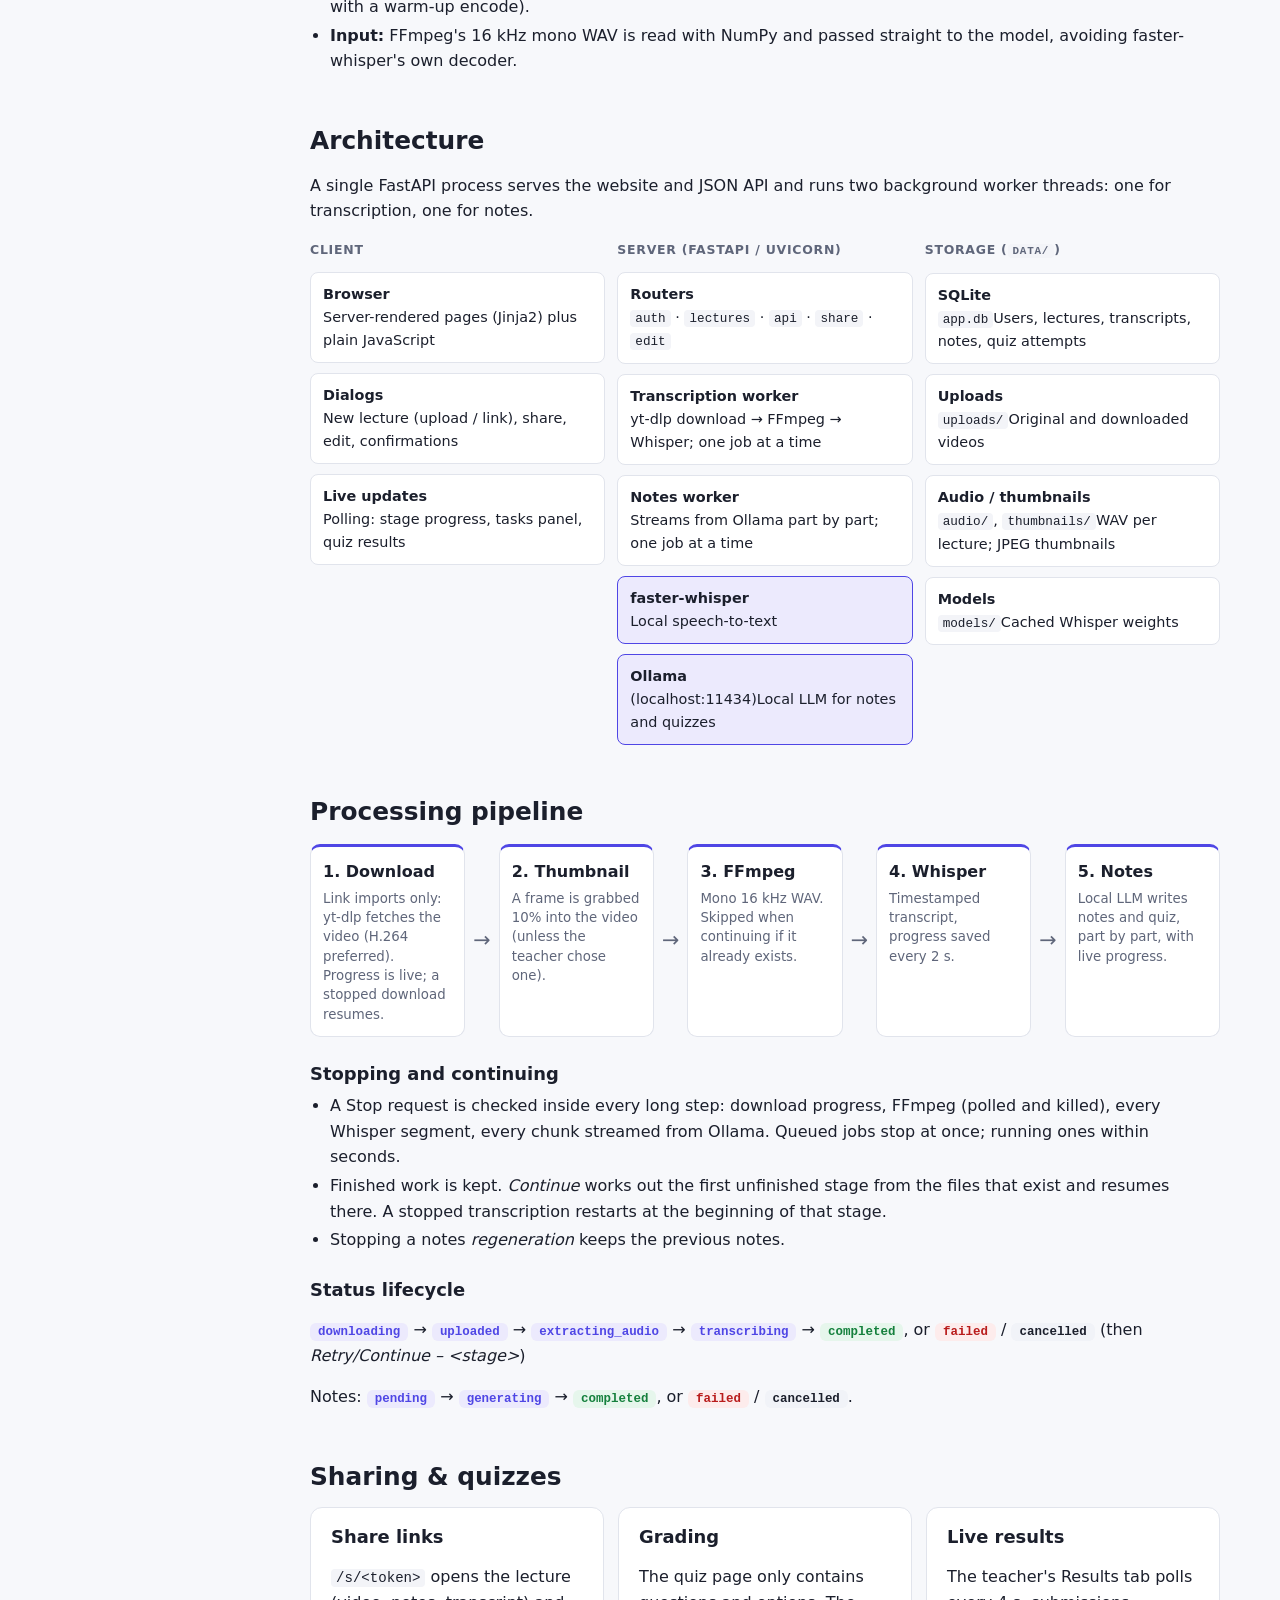
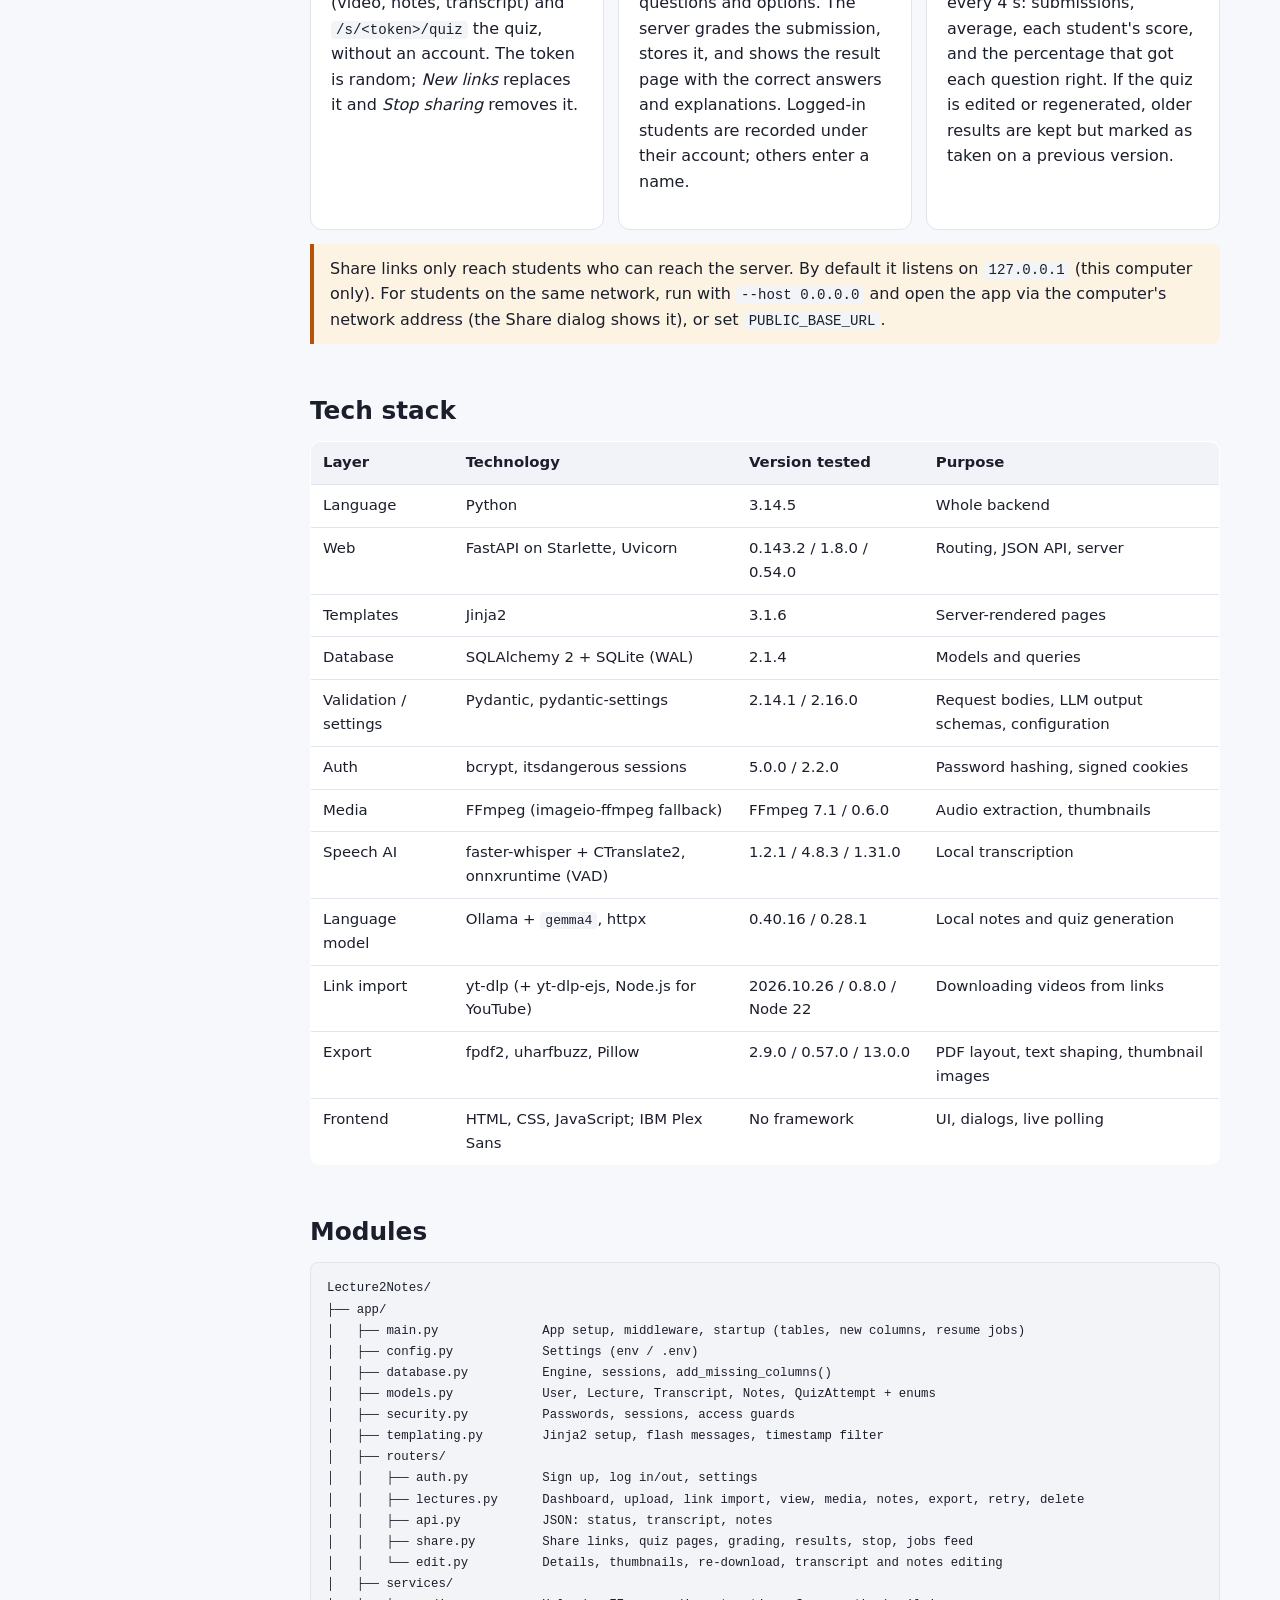
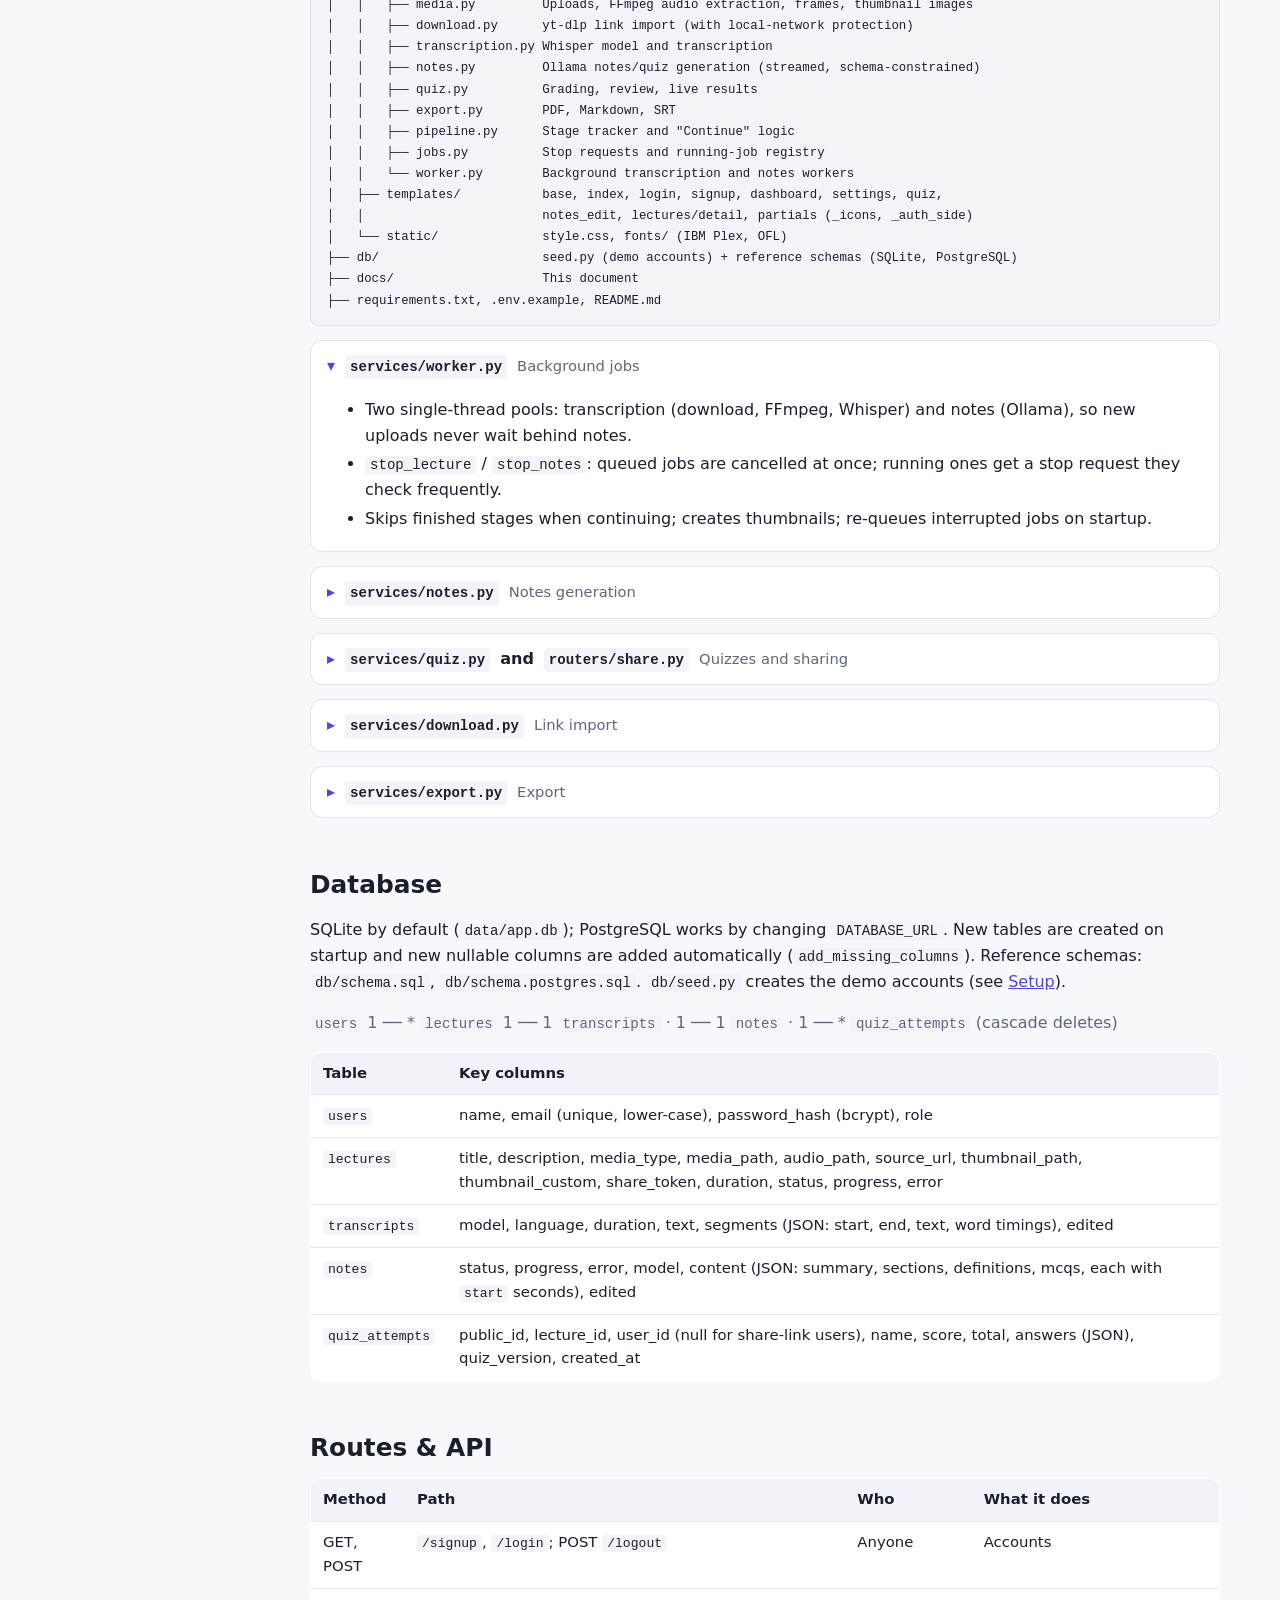
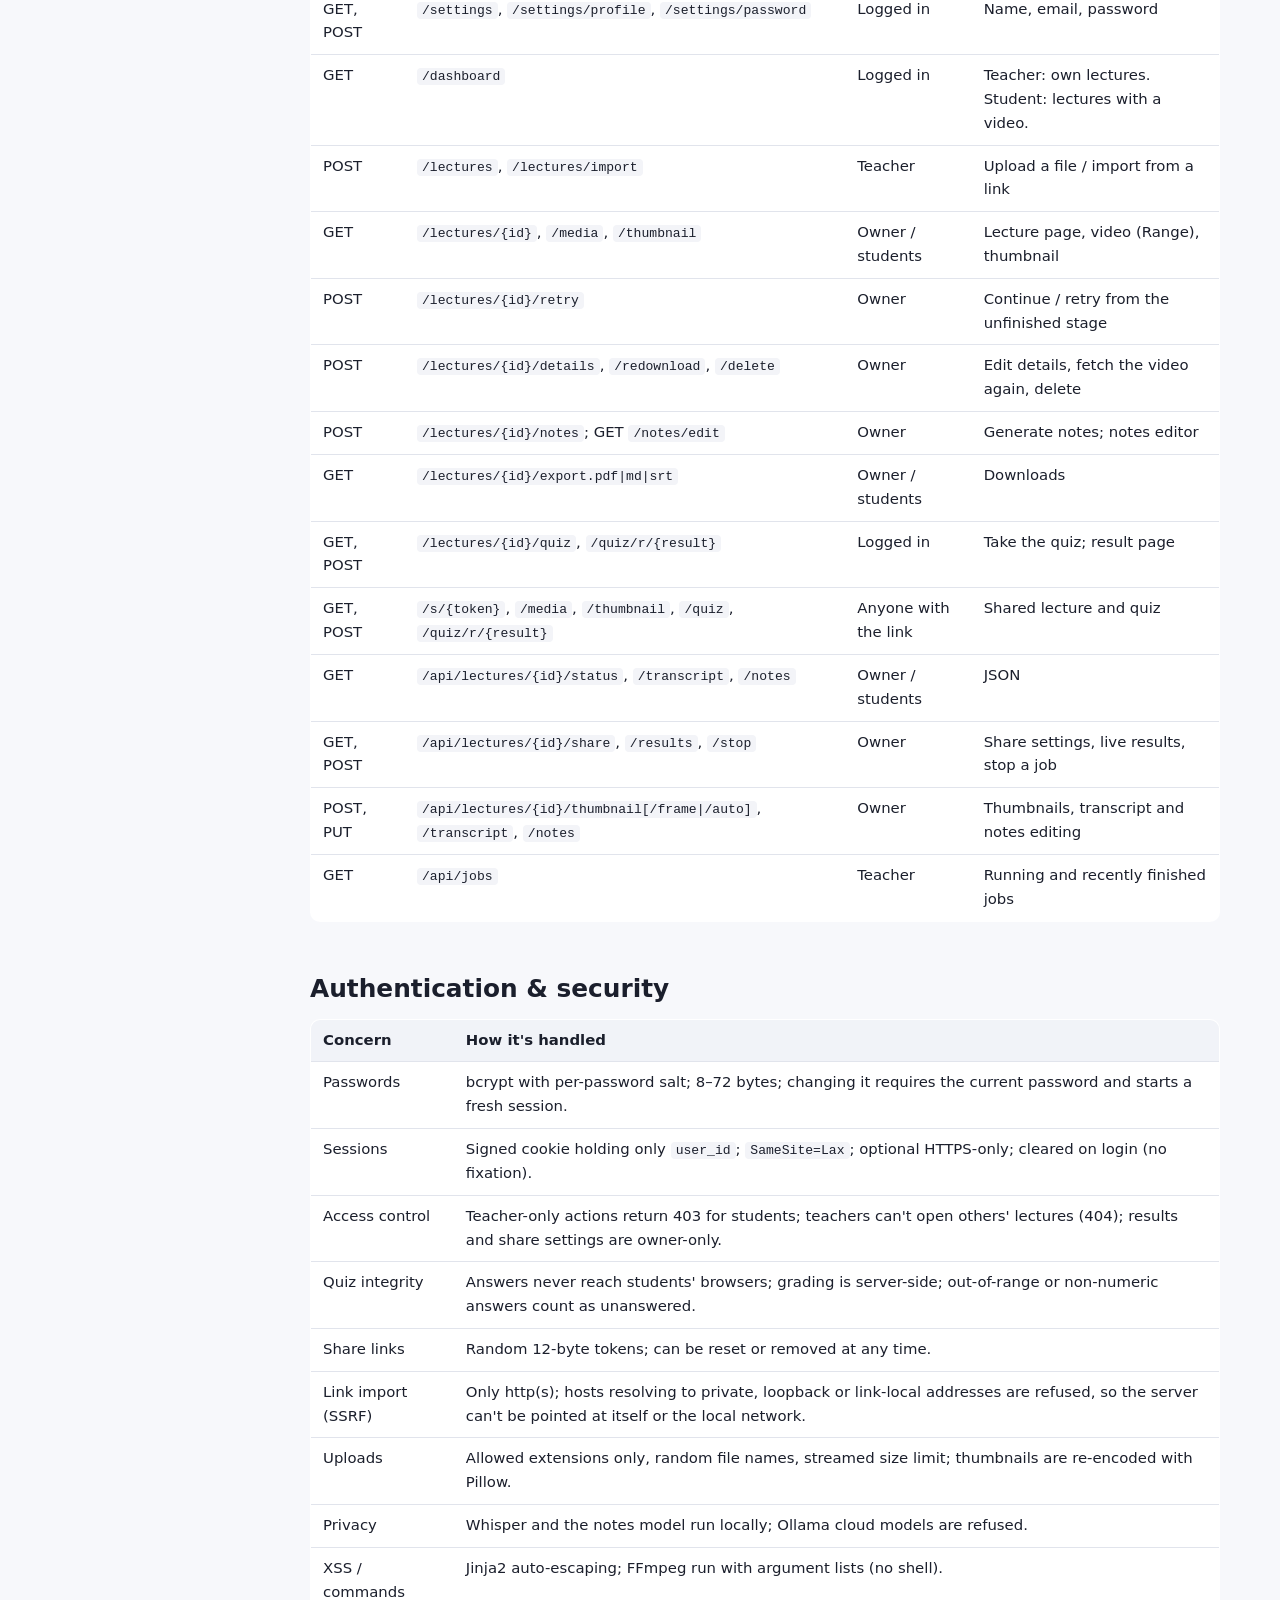
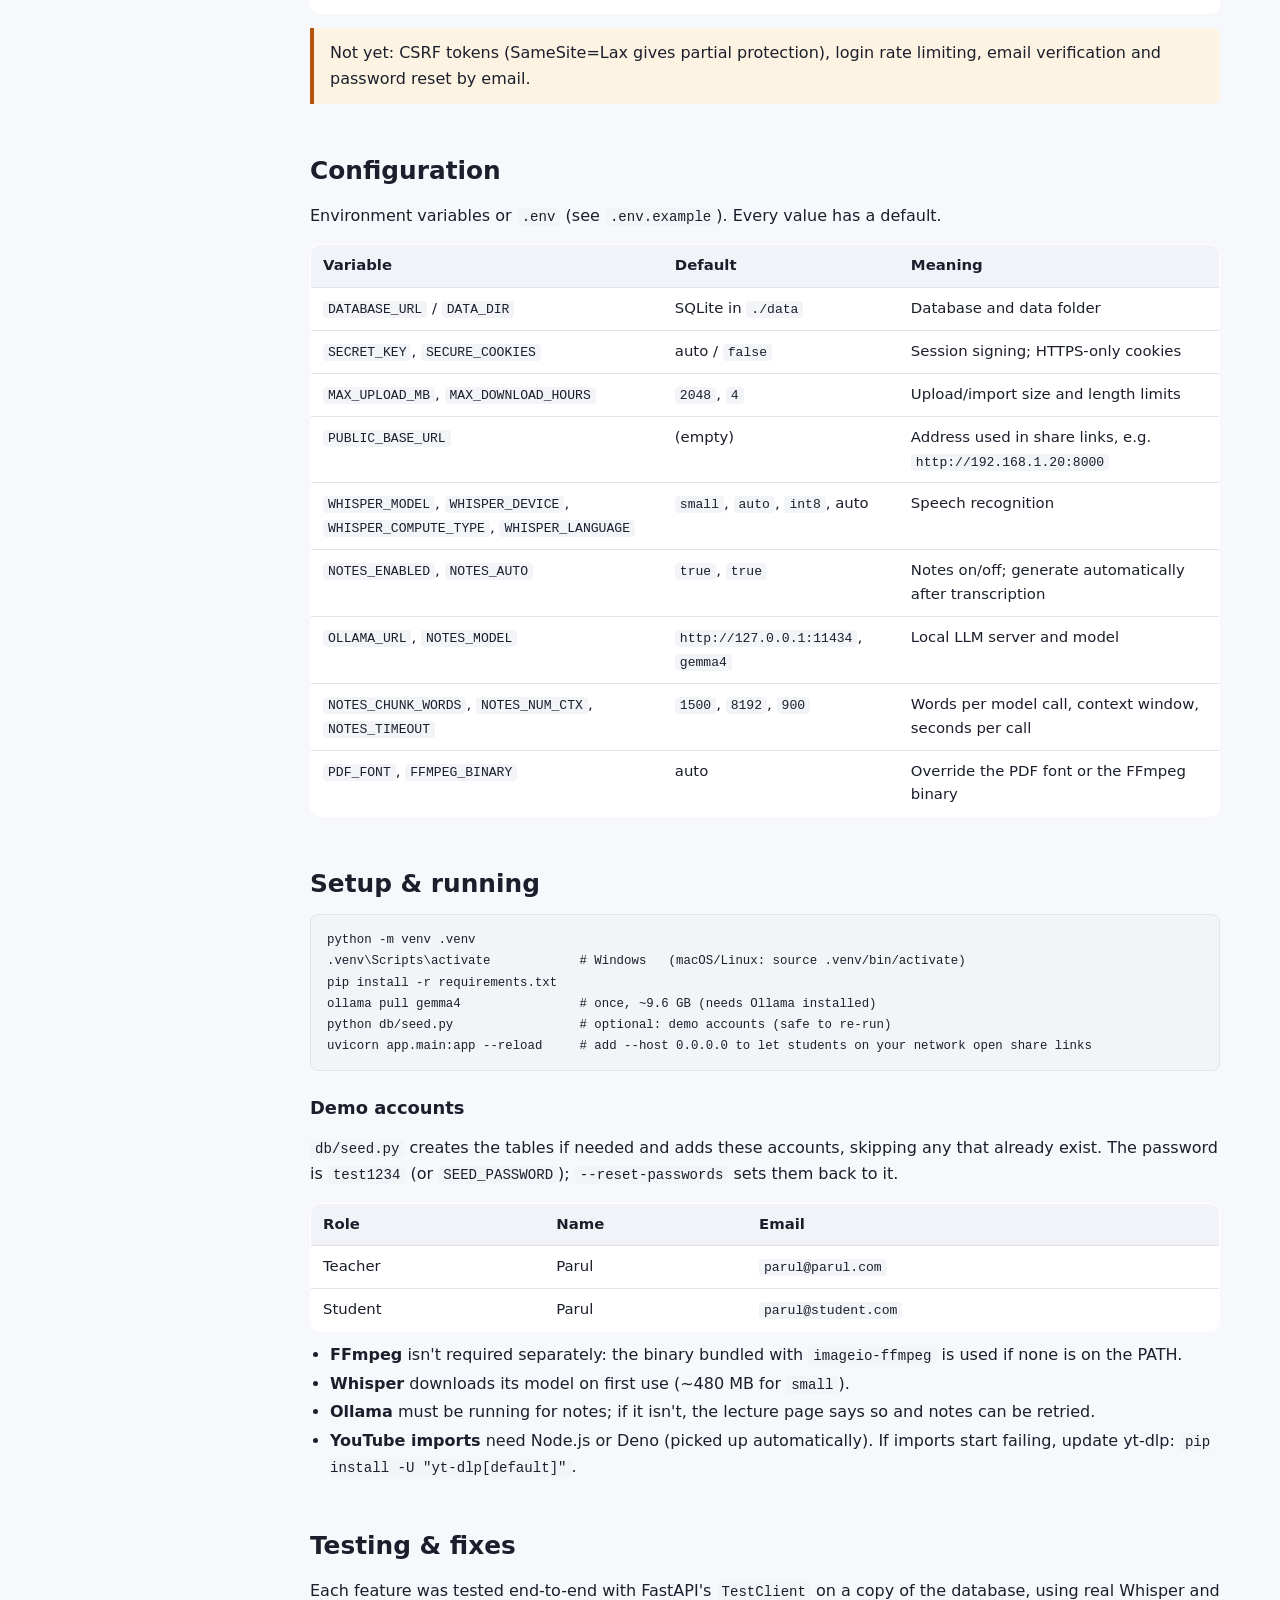
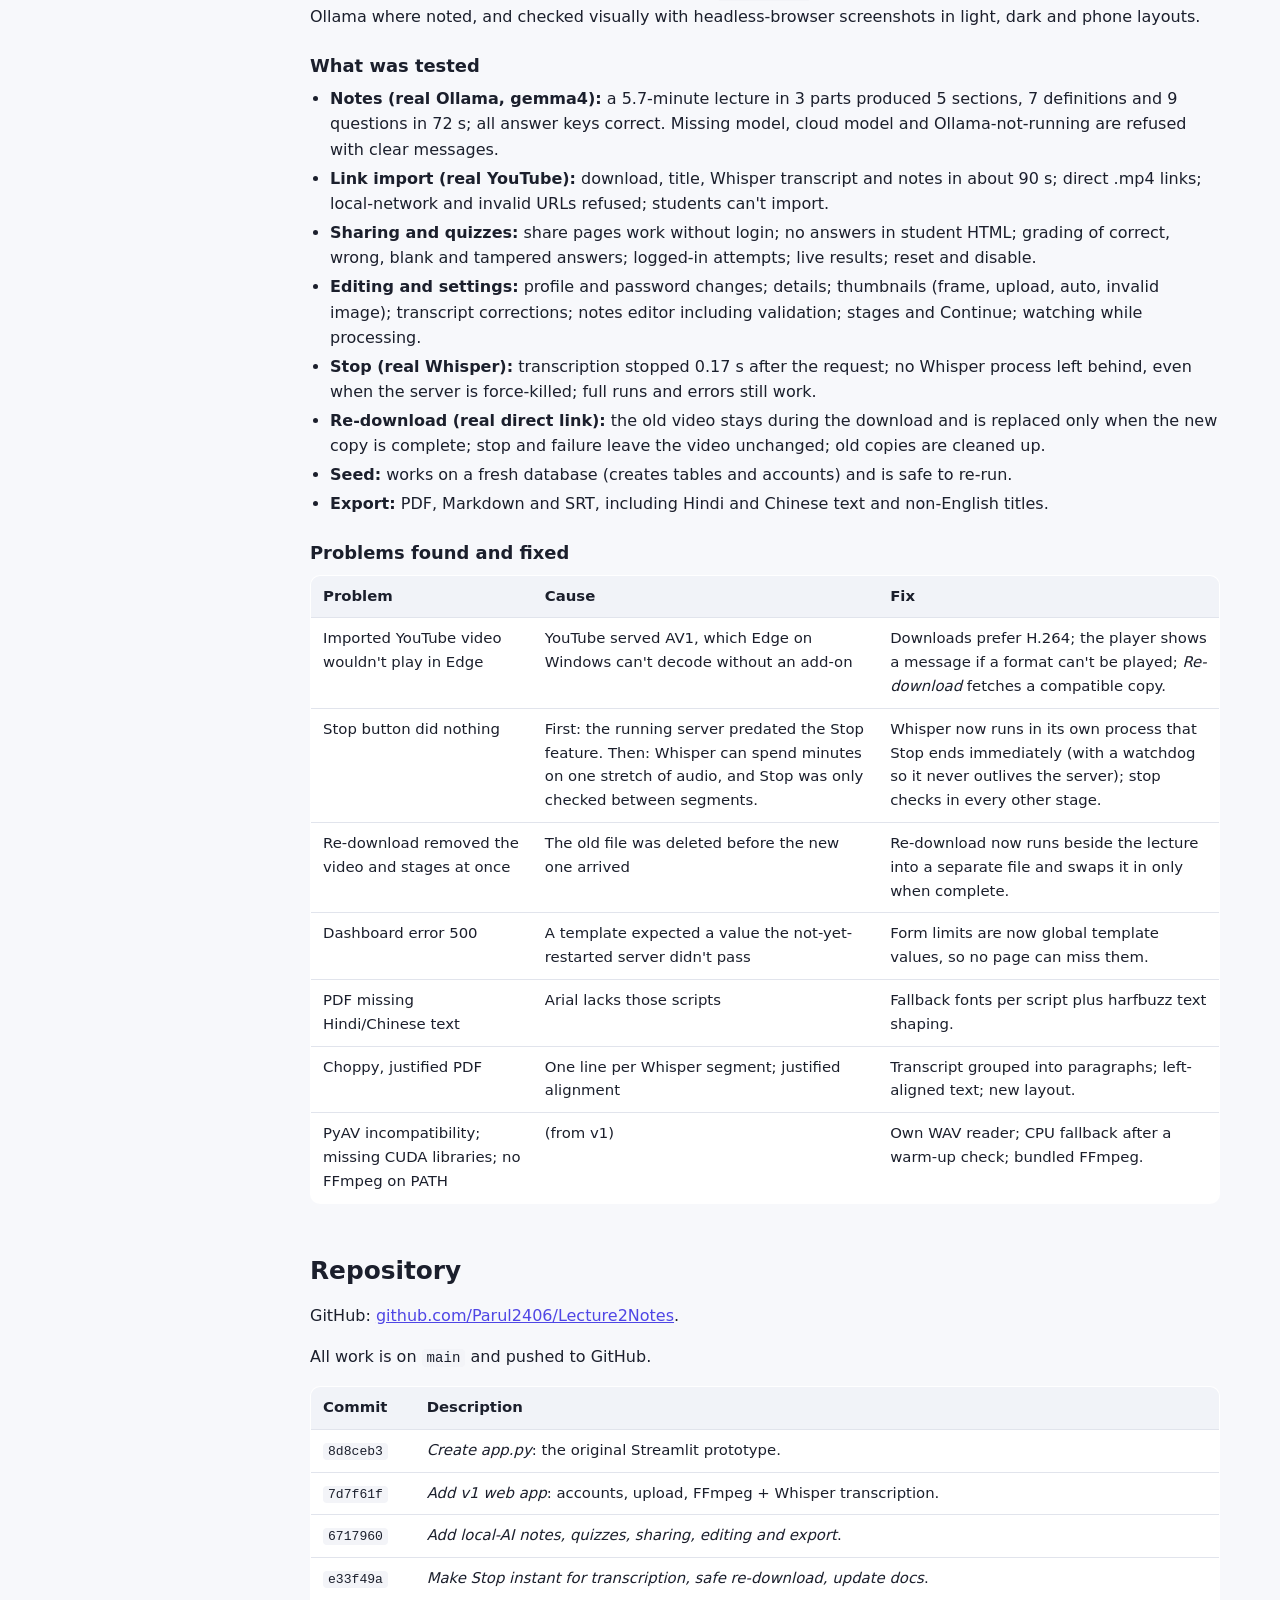
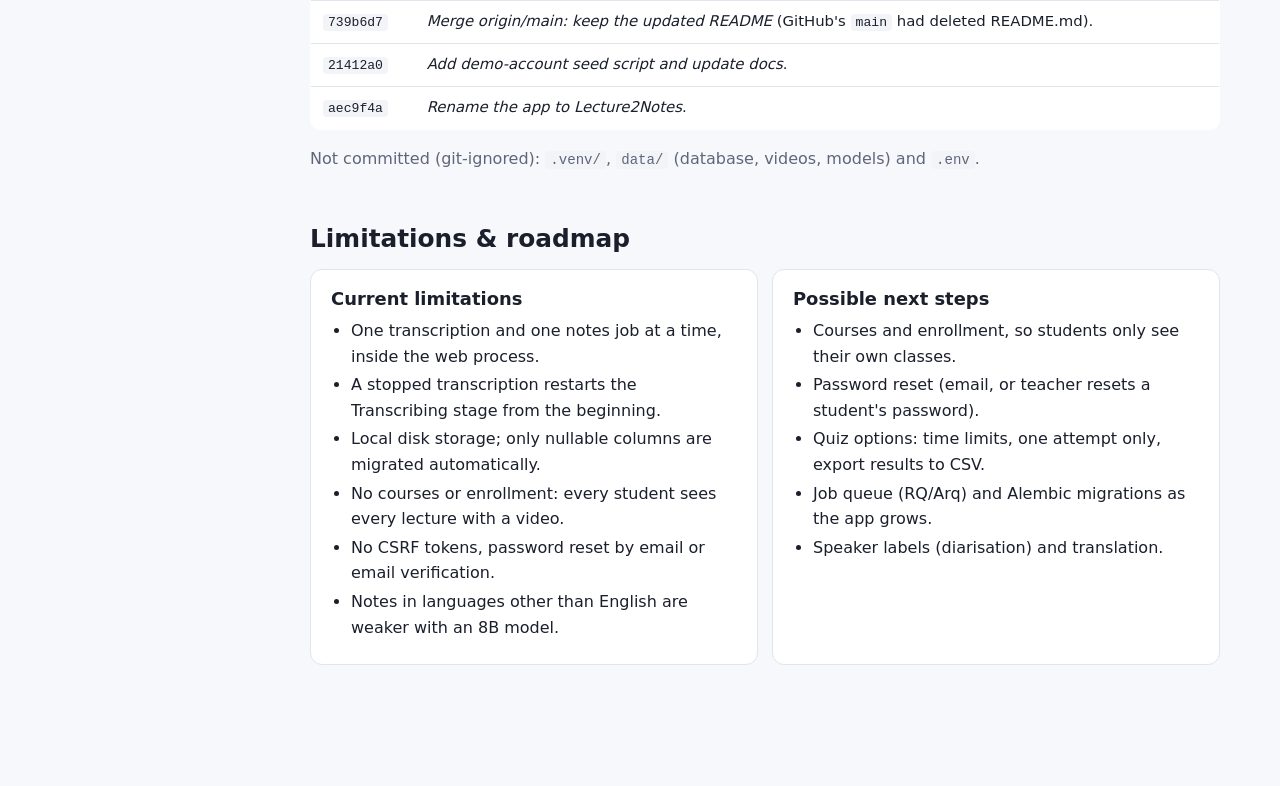
==== commit bdaceafb: "Update commit list in the docs" ====
--- a/docs/project-overview.html
+++ b/docs/project-overview.html
@@ -540,9 +540,11 @@
     <tr><th>Commit</th><th>Description</th></tr>
     <tr><td><code>8d8ceb3</code></td><td><em>Create app.py</em>: the original Streamlit prototype.</td></tr>
     <tr><td><code>7d7f61f</code></td><td><em>Add v1 web app</em>: accounts, upload, FFmpeg + Whisper transcription.</td></tr>
-    <tr><td><code>4416d79</code></td><td><em>Add local-AI notes, quizzes, sharing, editing and export</em>.</td></tr>
-    <tr><td><code>28eef9c</code></td><td><em>Make Stop instant for transcription, safe re-download, update docs</em>.</td></tr>
-    <tr><td><code>3b03910</code></td><td><em>Merge origin/main: keep the updated README</em> (GitHub's <code>main</code> had deleted README.md).</td></tr>
+    <tr><td><code>6717960</code></td><td><em>Add local-AI notes, quizzes, sharing, editing and export</em>.</td></tr>
+    <tr><td><code>e33f49a</code></td><td><em>Make Stop instant for transcription, safe re-download, update docs</em>.</td></tr>
+    <tr><td><code>739b6d7</code></td><td><em>Merge origin/main: keep the updated README</em> (GitHub's <code>main</code> had deleted README.md).</td></tr>
+    <tr><td><code>21412a0</code></td><td><em>Add demo-account seed script and update docs</em>.</td></tr>
+    <tr><td><code>aec9f4a</code></td><td><em>Rename the app to Lecture2Notes</em>.</td></tr>
   </table></div>
   <p class="muted">Not committed (git-ignored): <code>.venv/</code>, <code>data/</code> (database, videos, models) and <code>.env</code>.</p>
 </section>
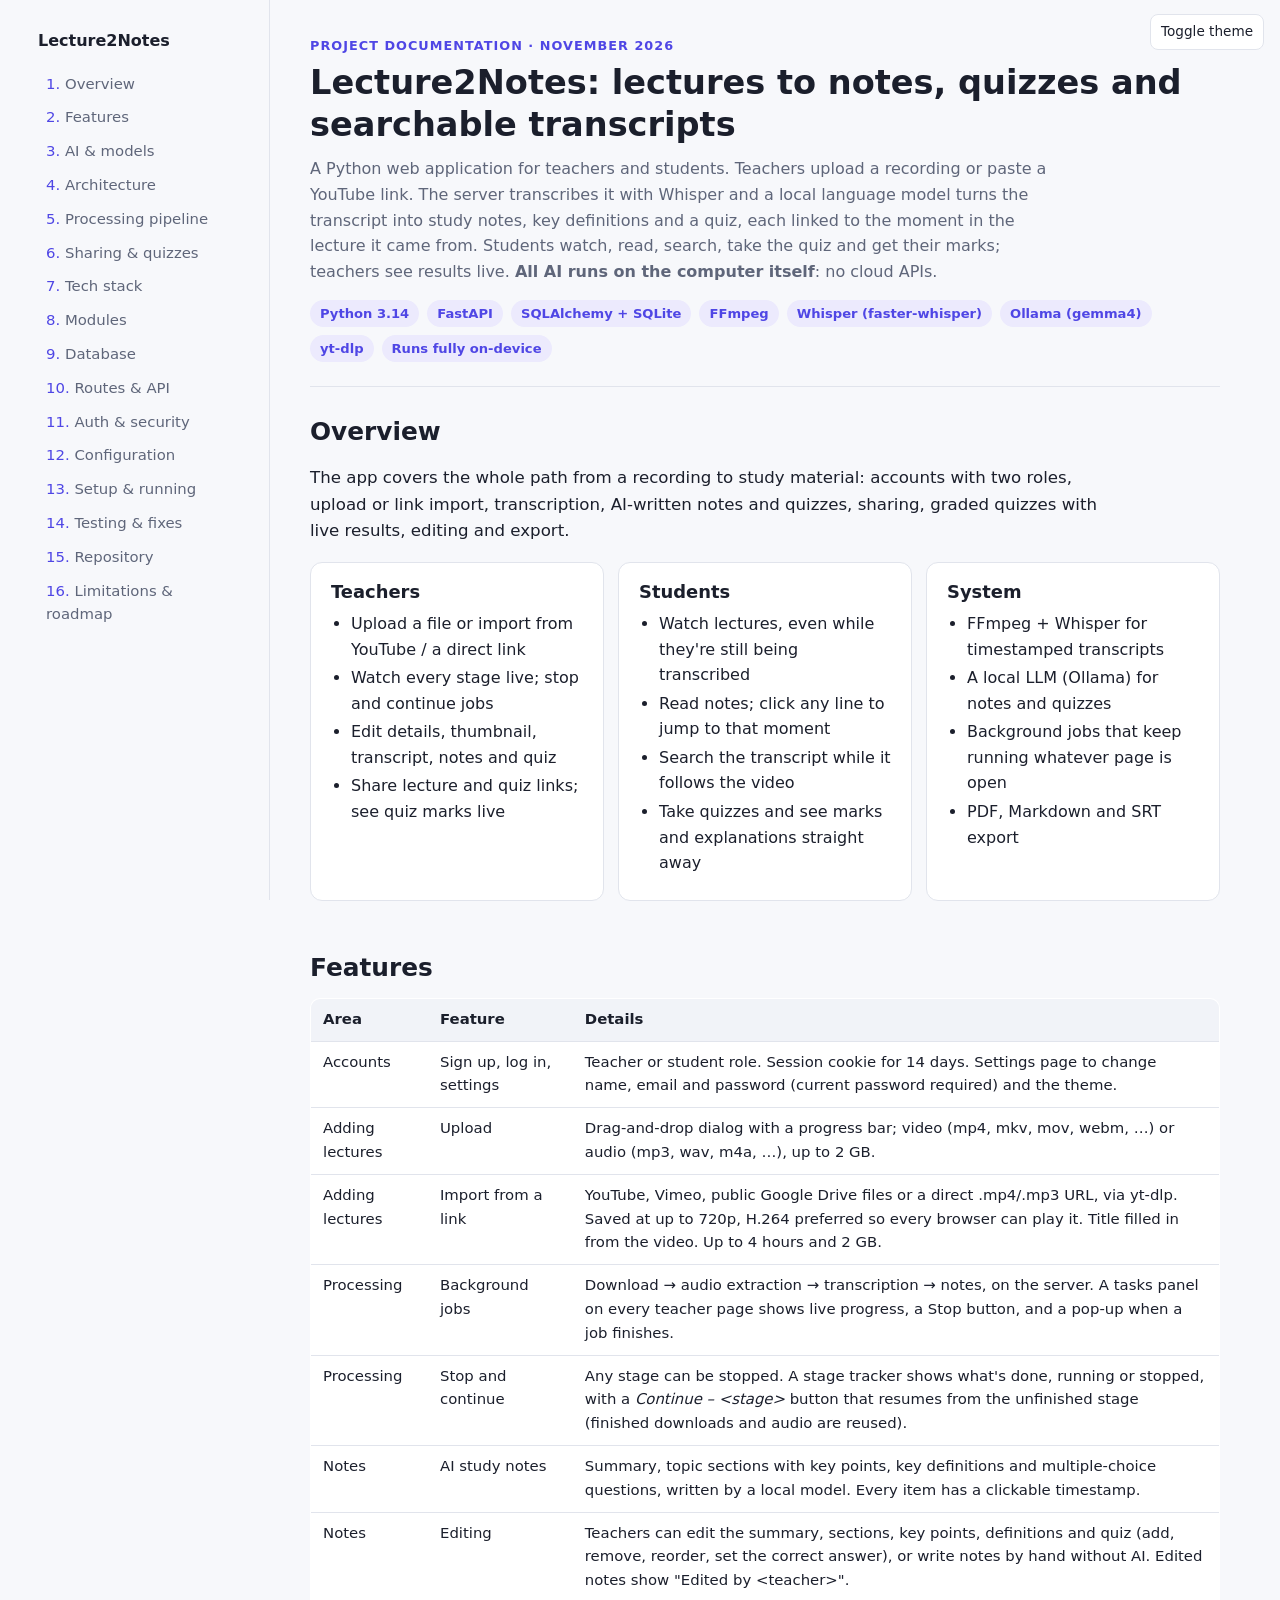
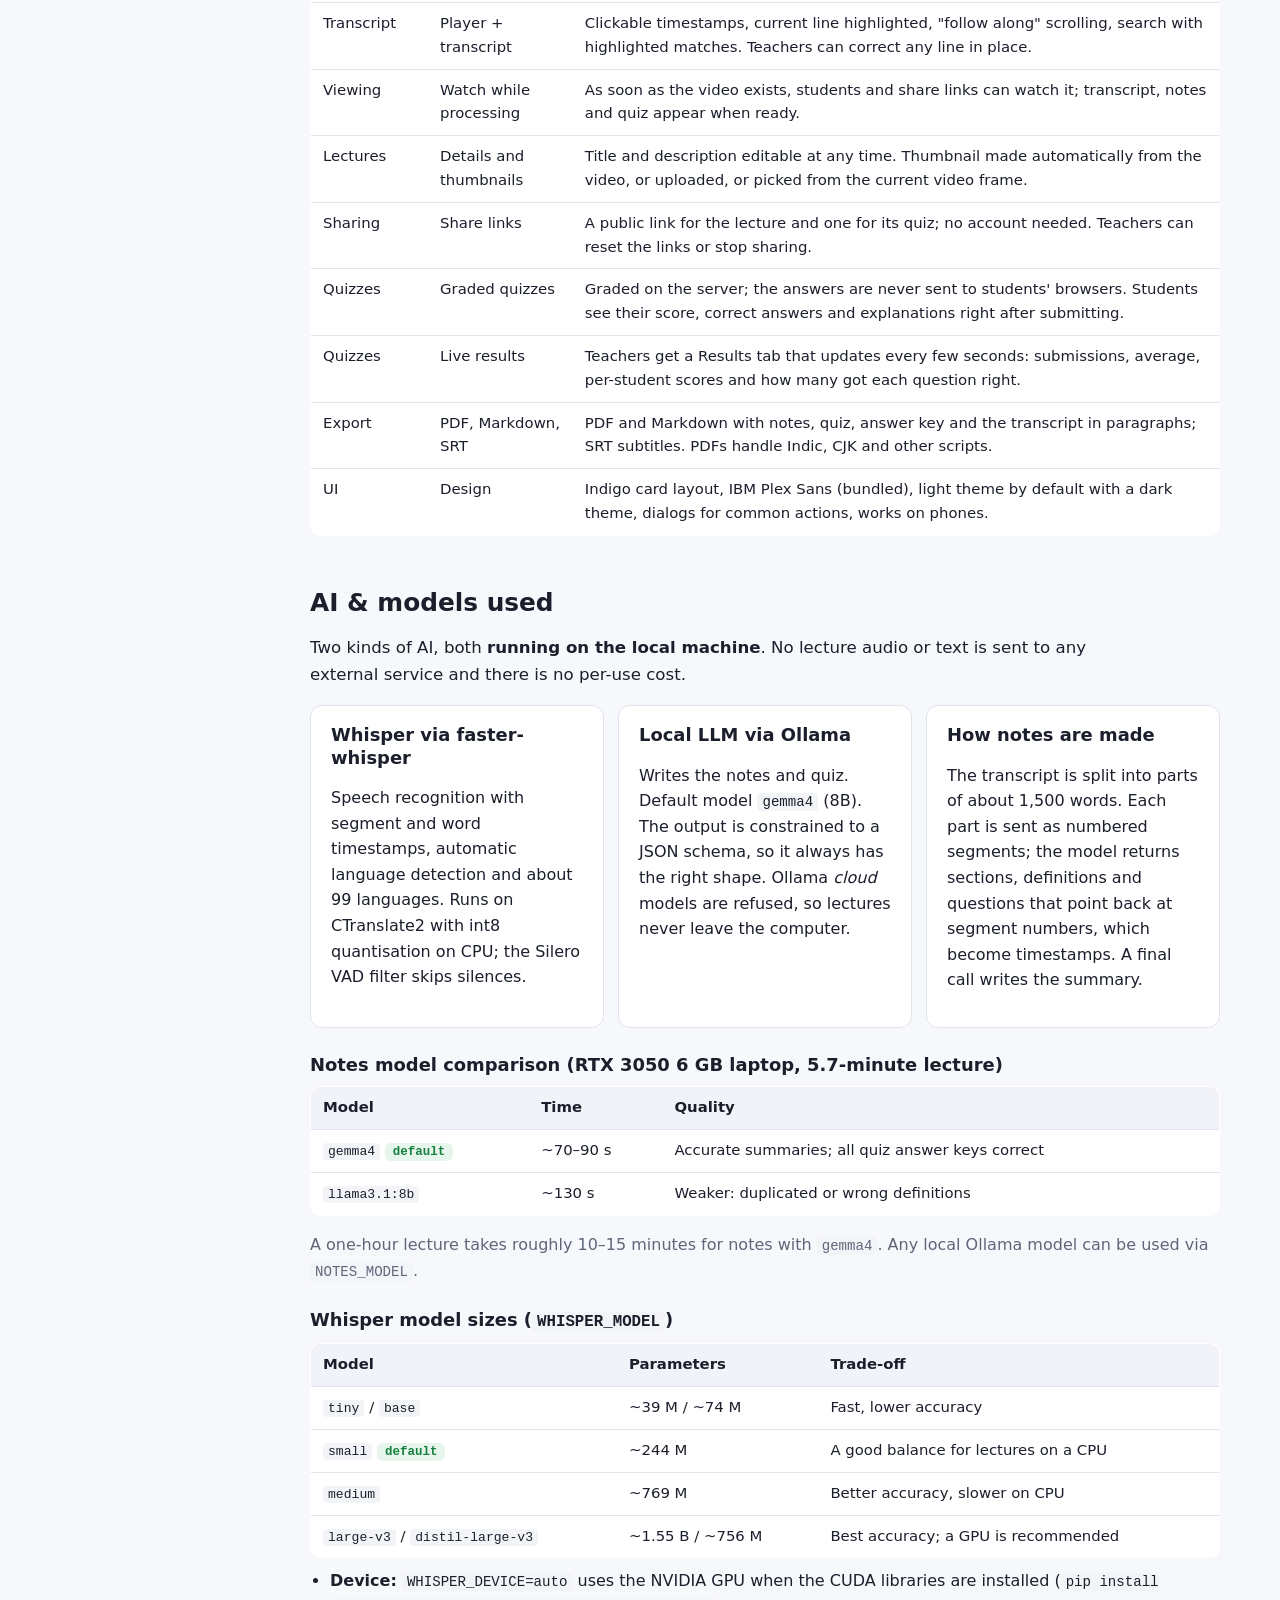
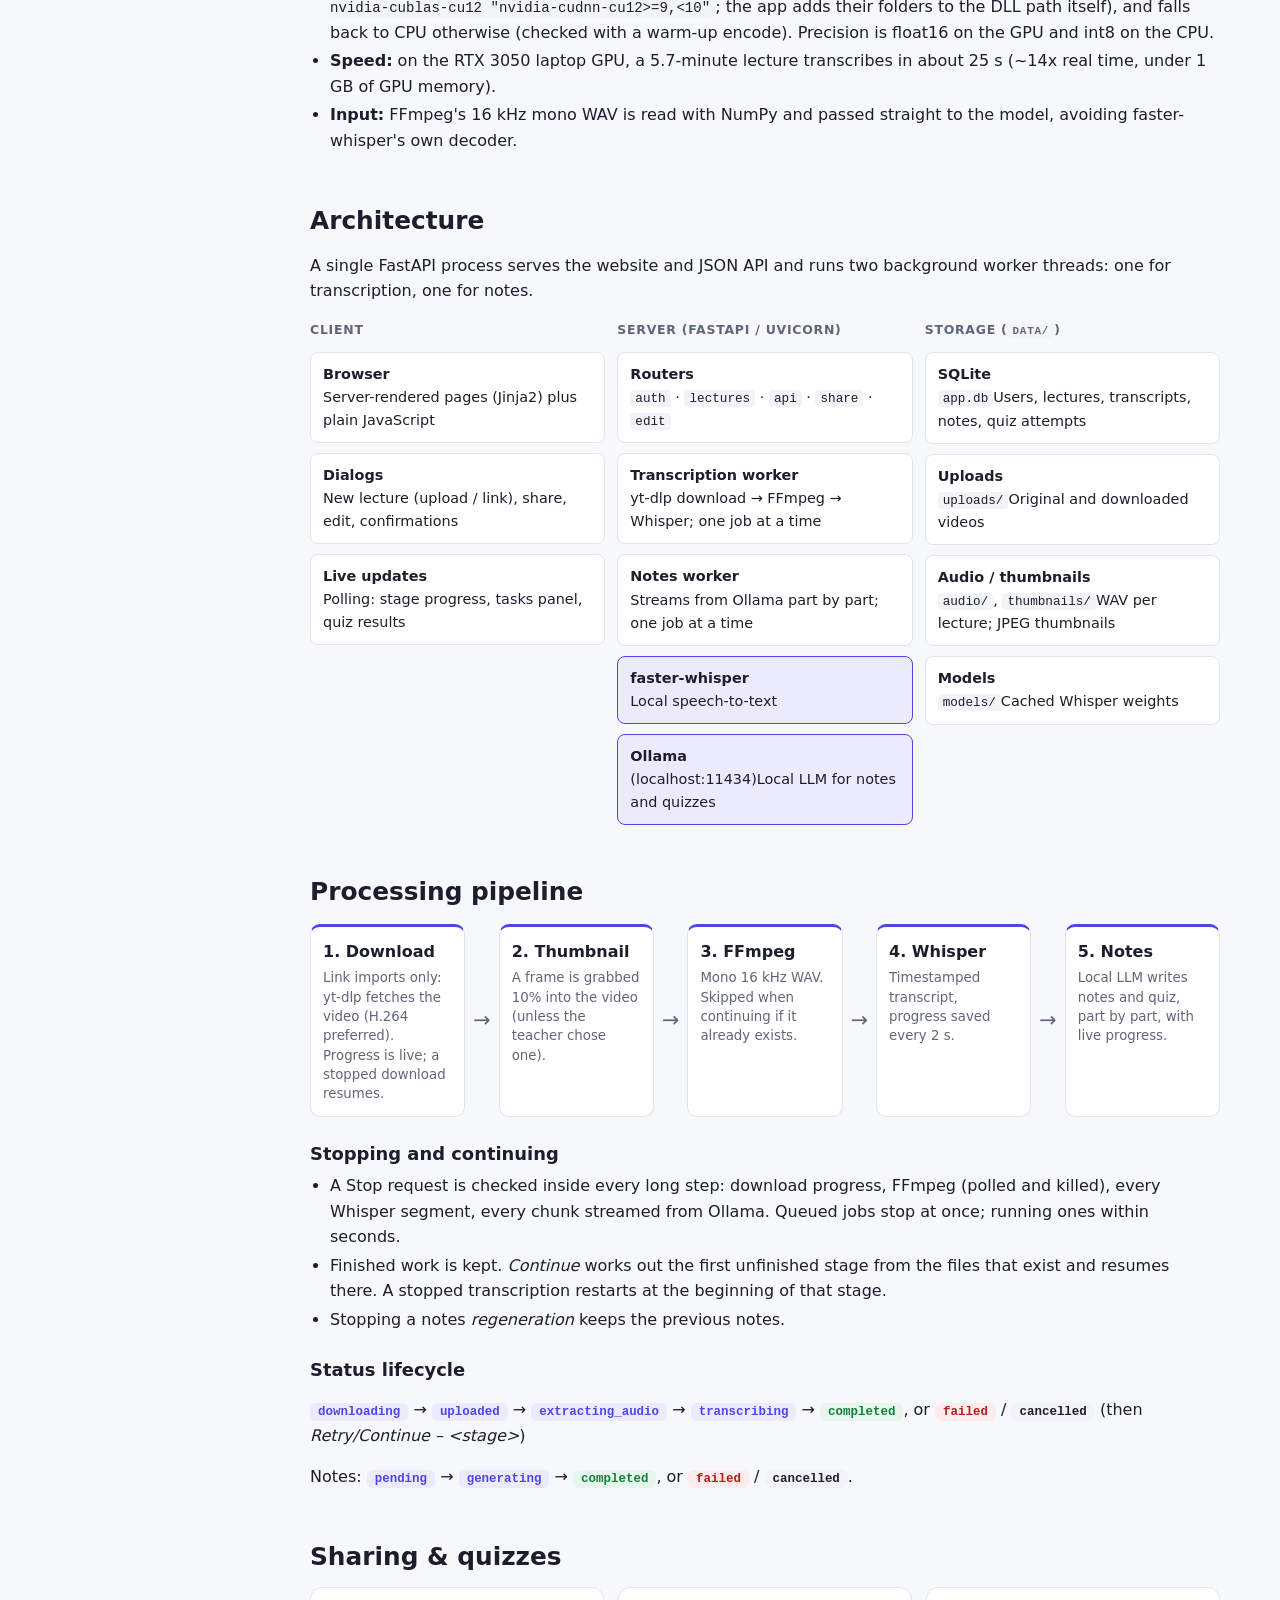
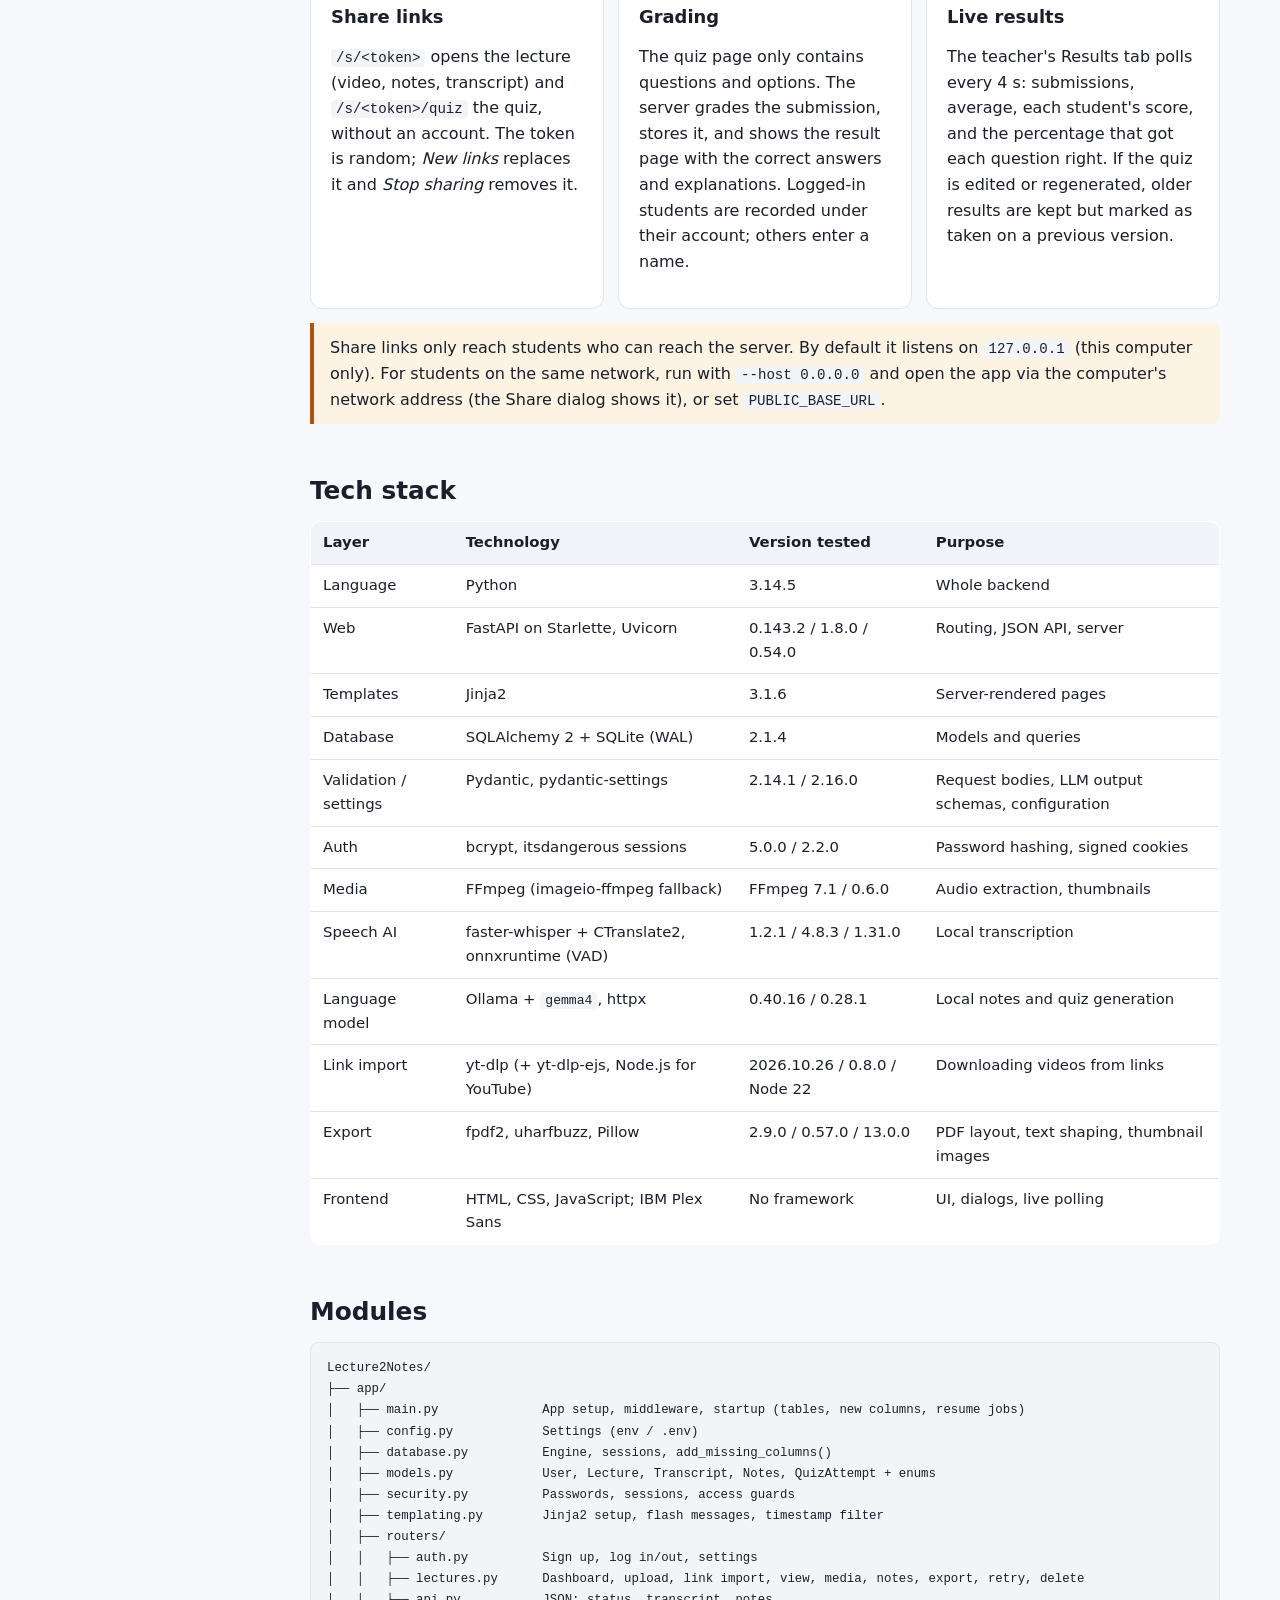
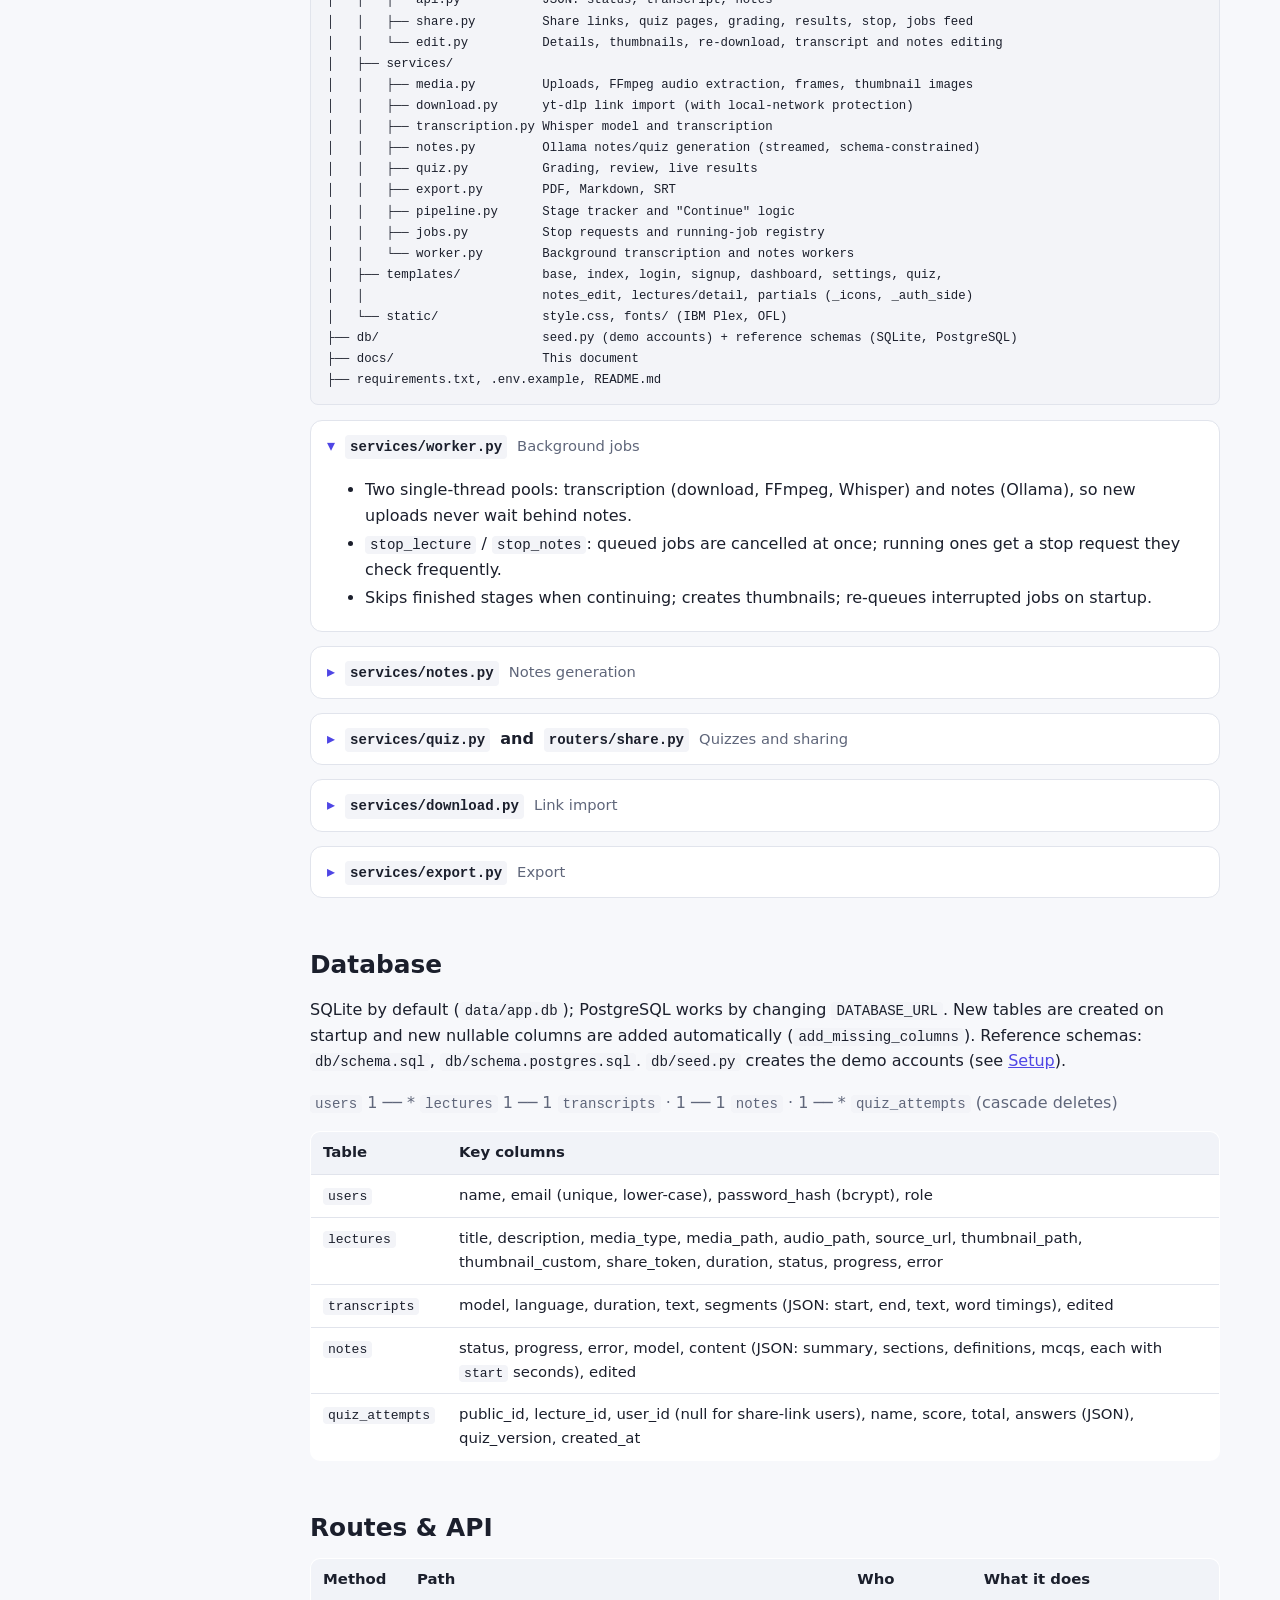
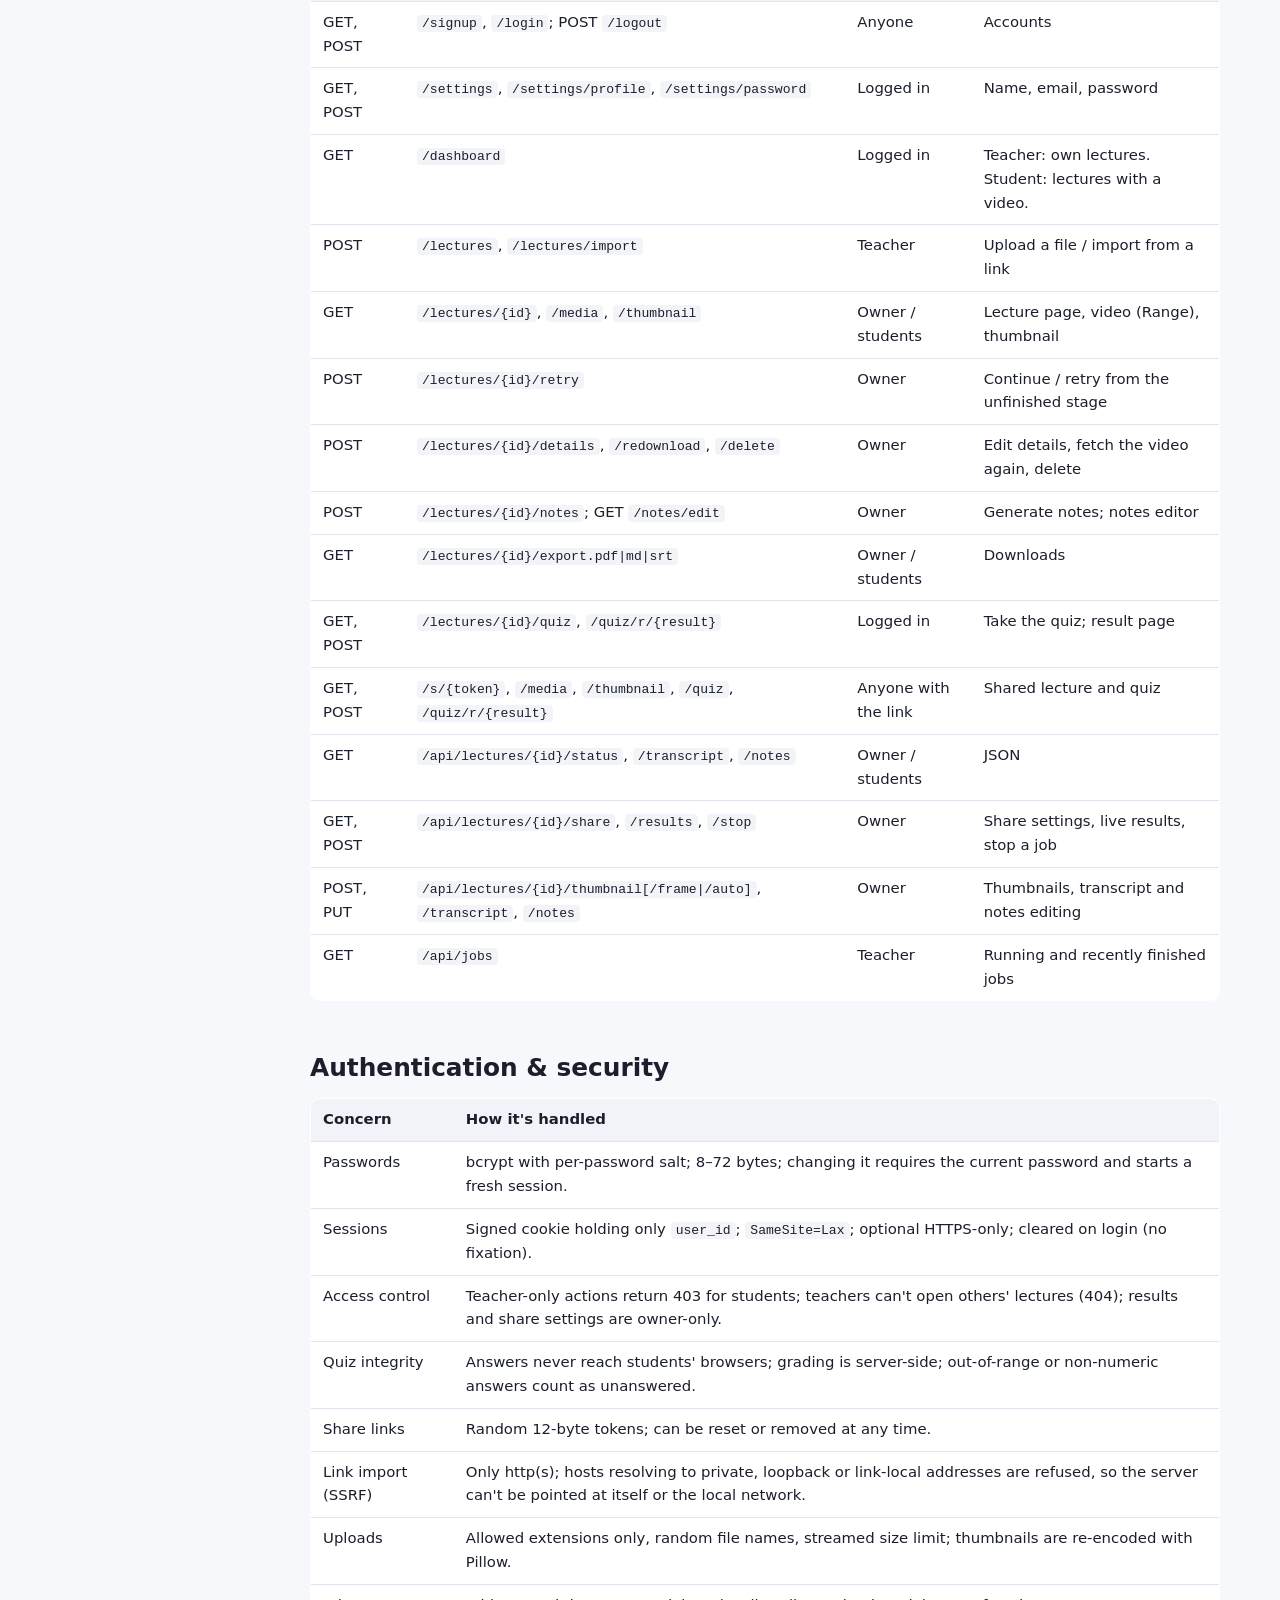
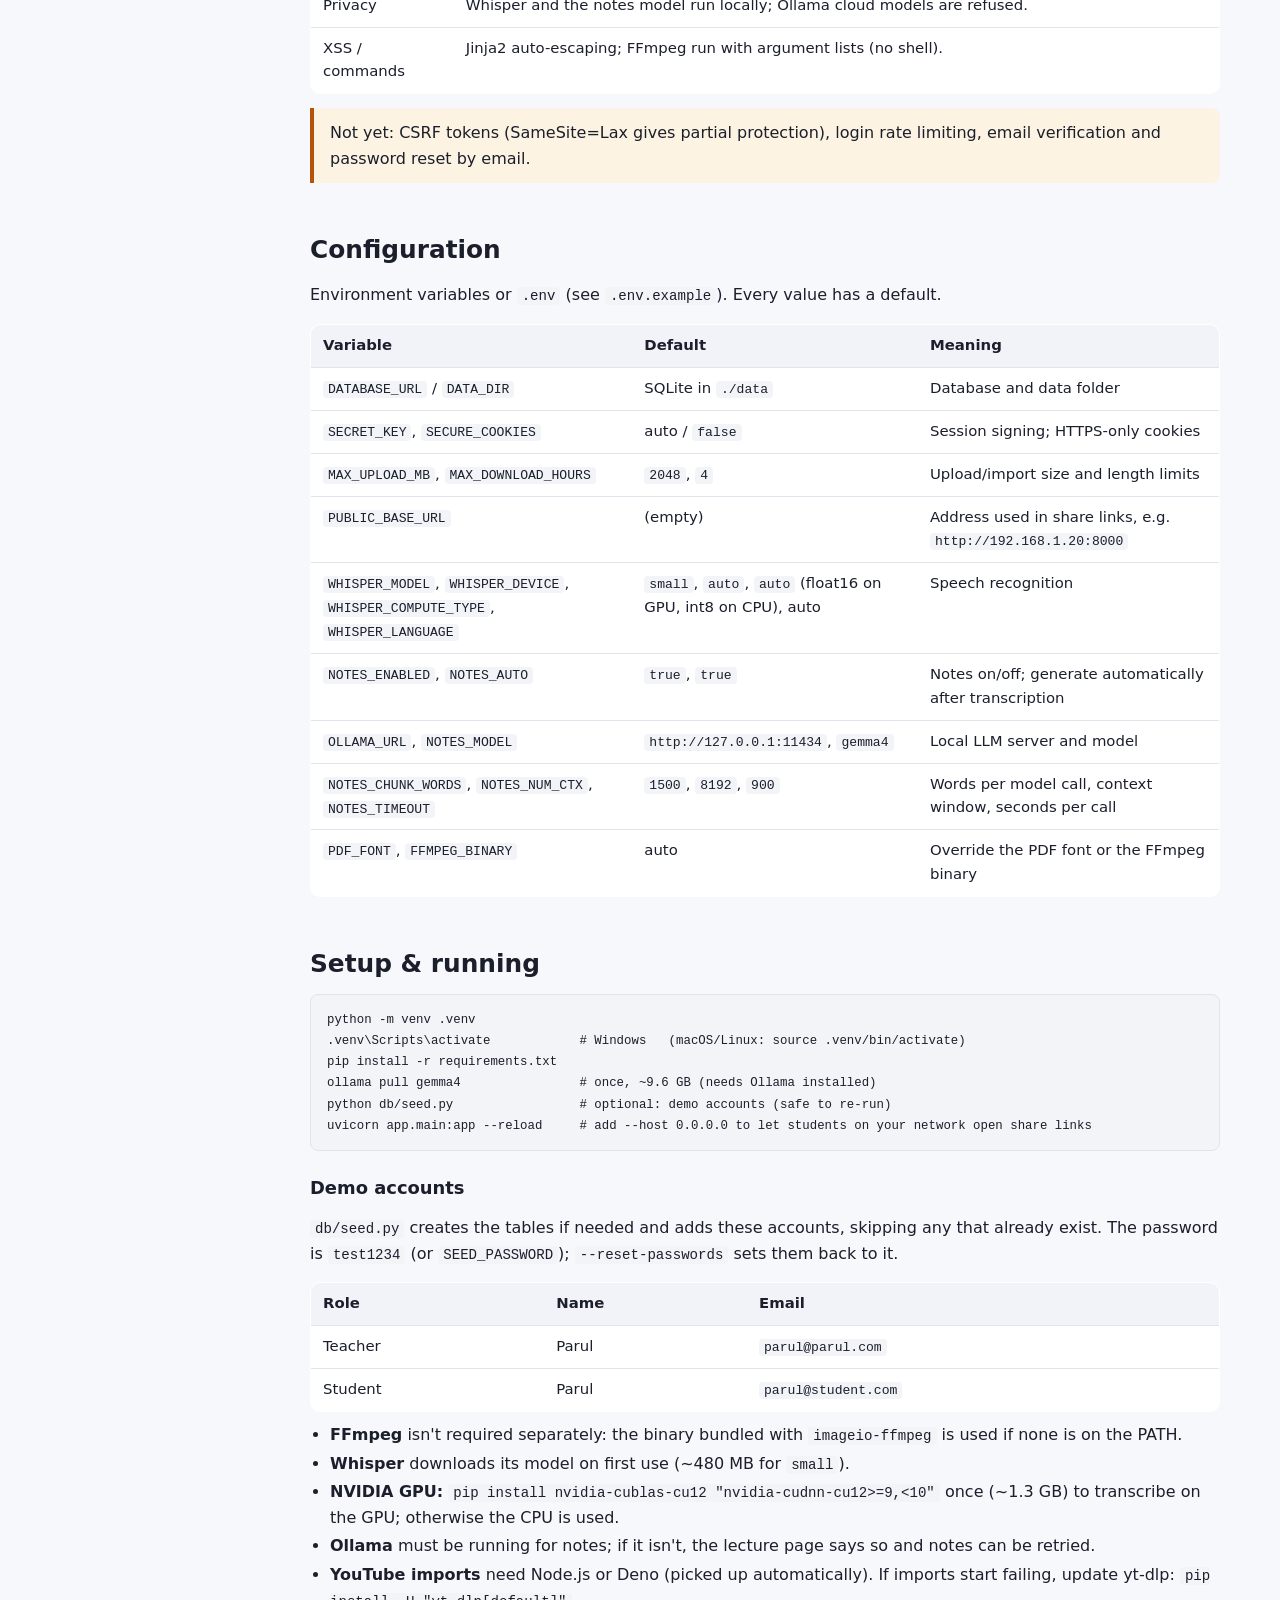
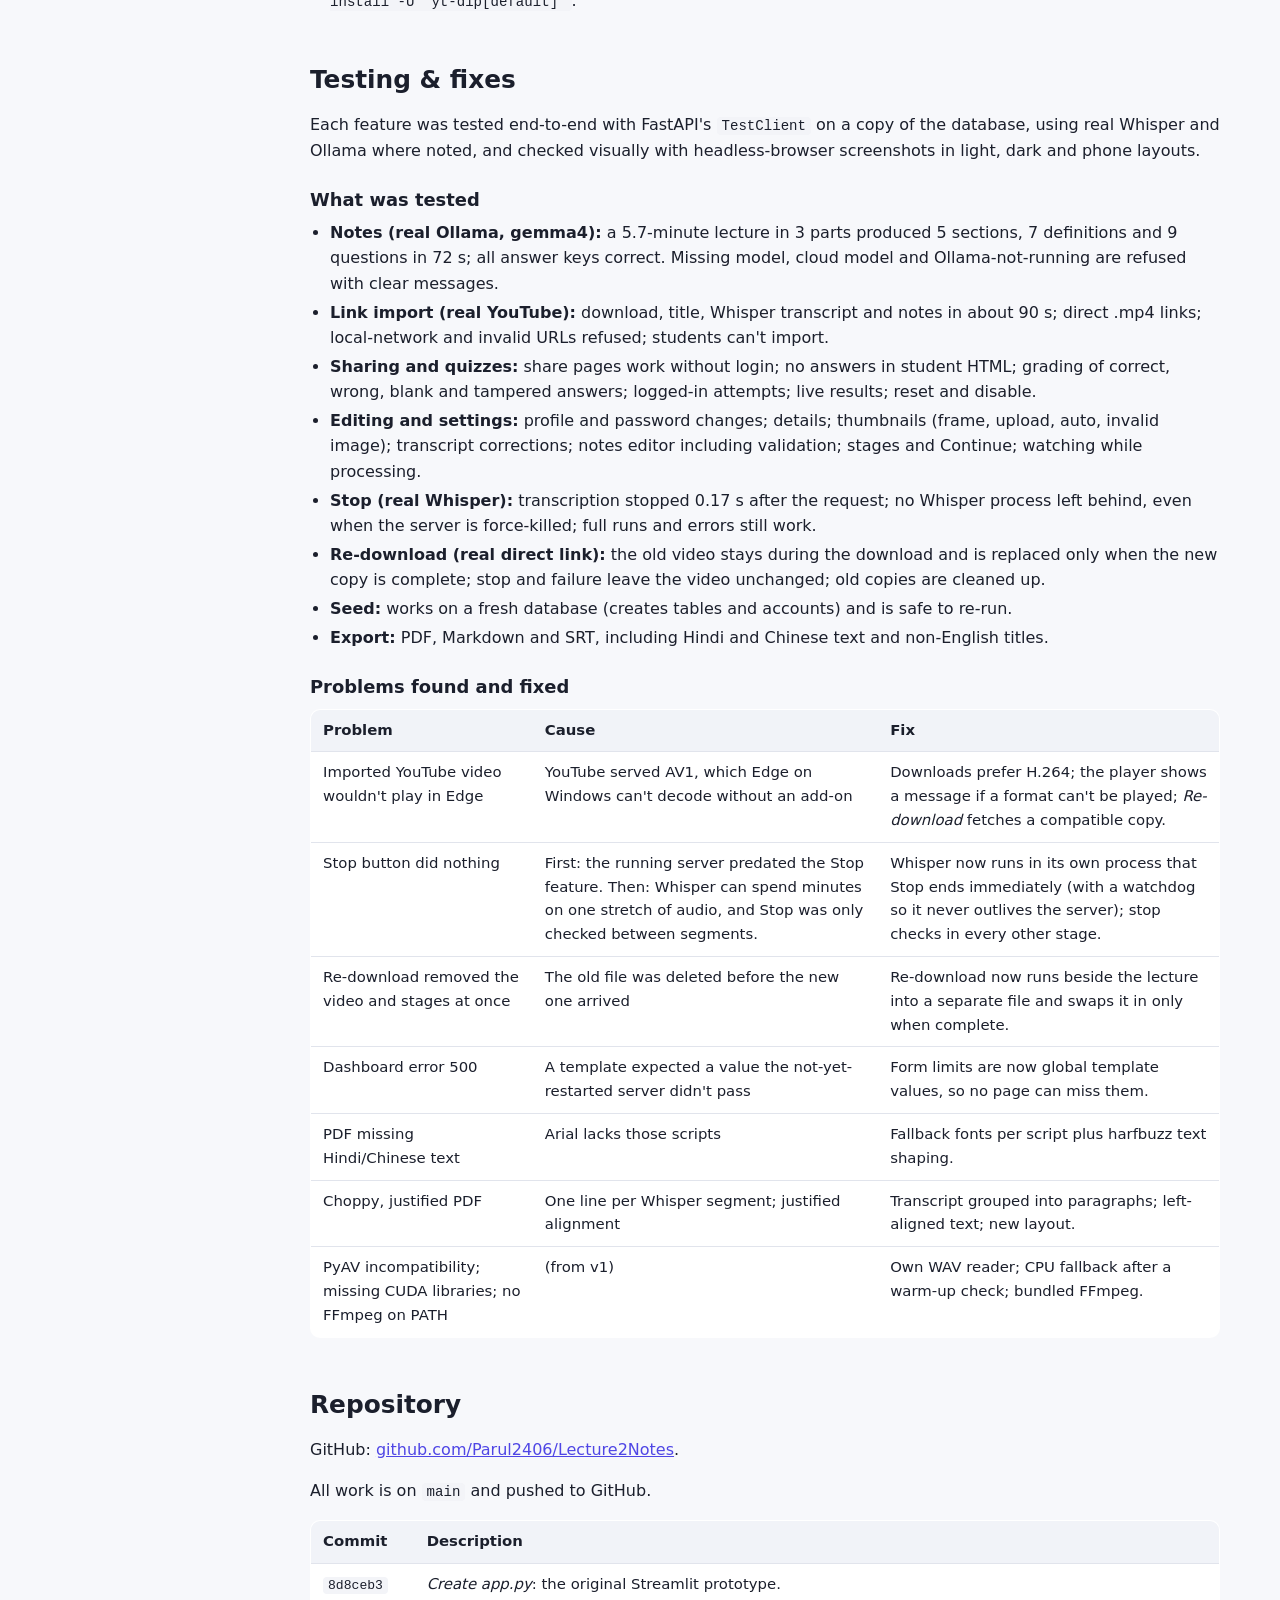
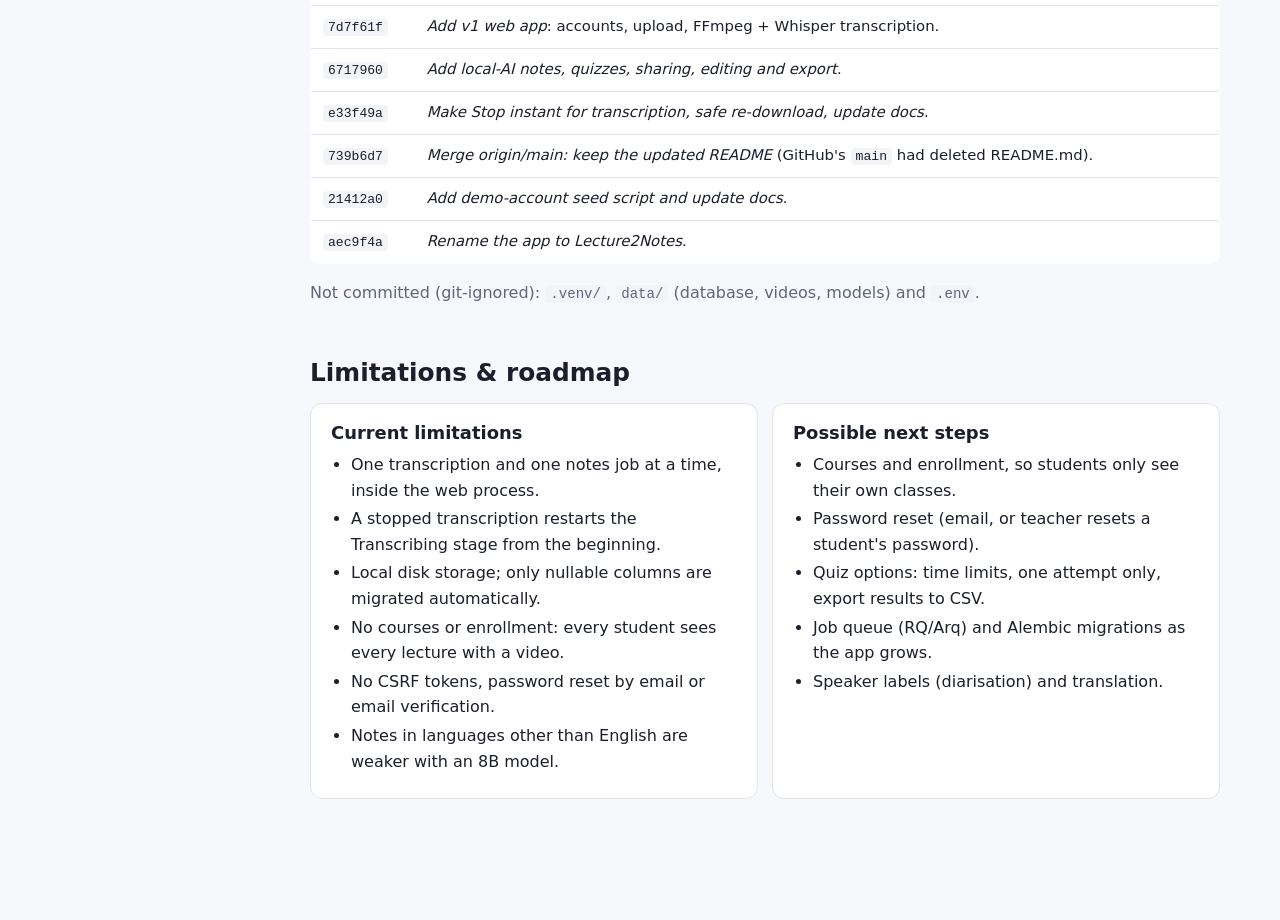
==== commit 12dd7b69: "new changes" ====
--- a/docs/project-overview.html
+++ b/docs/project-overview.html
@@ -235,7 +235,10 @@
     <tr><td><code>large-v3</code> / <code>distil-large-v3</code></td><td>~1.55 B / ~756 M</td><td>Best accuracy; a GPU is recommended</td></tr>
   </table></div>
   <ul class="tight">
-    <li><strong>Device:</strong> <code>WHISPER_DEVICE=auto</code> tries CUDA first and falls back to CPU if the CUDA libraries are missing (checked with a warm-up encode).</li>
+    <li><strong>Device:</strong> <code>WHISPER_DEVICE=auto</code> uses the NVIDIA GPU when the CUDA libraries are installed
+        (<code>pip install nvidia-cublas-cu12 "nvidia-cudnn-cu12&gt;=9,&lt;10"</code>; the app adds their folders to the DLL path itself),
+        and falls back to CPU otherwise (checked with a warm-up encode). Precision is float16 on the GPU and int8 on the CPU.</li>
+    <li><strong>Speed:</strong> on the RTX 3050 laptop GPU, a 5.7-minute lecture transcribes in about 25 s (~14x real time, under 1 GB of GPU memory).</li>
     <li><strong>Input:</strong> FFmpeg's 16 kHz mono WAV is read with NumPy and passed straight to the model, avoiding faster-whisper's own decoder.</li>
   </ul>
 </section>
@@ -469,7 +472,7 @@
     <tr><td><code>SECRET_KEY</code>, <code>SECURE_COOKIES</code></td><td>auto / <code>false</code></td><td>Session signing; HTTPS-only cookies</td></tr>
     <tr><td><code>MAX_UPLOAD_MB</code>, <code>MAX_DOWNLOAD_HOURS</code></td><td><code>2048</code>, <code>4</code></td><td>Upload/import size and length limits</td></tr>
     <tr><td><code>PUBLIC_BASE_URL</code></td><td>(empty)</td><td>Address used in share links, e.g. <code>http://192.168.1.20:8000</code></td></tr>
-    <tr><td><code>WHISPER_MODEL</code>, <code>WHISPER_DEVICE</code>, <code>WHISPER_COMPUTE_TYPE</code>, <code>WHISPER_LANGUAGE</code></td><td><code>small</code>, <code>auto</code>, <code>int8</code>, auto</td><td>Speech recognition</td></tr>
+    <tr><td><code>WHISPER_MODEL</code>, <code>WHISPER_DEVICE</code>, <code>WHISPER_COMPUTE_TYPE</code>, <code>WHISPER_LANGUAGE</code></td><td><code>small</code>, <code>auto</code>, <code>auto</code> (float16 on GPU, int8 on CPU), auto</td><td>Speech recognition</td></tr>
     <tr><td><code>NOTES_ENABLED</code>, <code>NOTES_AUTO</code></td><td><code>true</code>, <code>true</code></td><td>Notes on/off; generate automatically after transcription</td></tr>
     <tr><td><code>OLLAMA_URL</code>, <code>NOTES_MODEL</code></td><td><code>http://127.0.0.1:11434</code>, <code>gemma4</code></td><td>Local LLM server and model</td></tr>
     <tr><td><code>NOTES_CHUNK_WORDS</code>, <code>NOTES_NUM_CTX</code>, <code>NOTES_TIMEOUT</code></td><td><code>1500</code>, <code>8192</code>, <code>900</code></td><td>Words per model call, context window, seconds per call</td></tr>
@@ -497,6 +500,7 @@
   <ul class="tight">
     <li><strong>FFmpeg</strong> isn't required separately: the binary bundled with <code>imageio-ffmpeg</code> is used if none is on the PATH.</li>
     <li><strong>Whisper</strong> downloads its model on first use (~480 MB for <code>small</code>).</li>
+    <li><strong>NVIDIA GPU:</strong> <code>pip install nvidia-cublas-cu12 "nvidia-cudnn-cu12&gt;=9,&lt;10"</code> once (~1.3 GB) to transcribe on the GPU; otherwise the CPU is used.</li>
     <li><strong>Ollama</strong> must be running for notes; if it isn't, the lecture page says so and notes can be retried.</li>
     <li><strong>YouTube imports</strong> need Node.js or Deno (picked up automatically). If imports start failing, update yt-dlp: <code>pip install -U "yt-dlp[default]"</code>.</li>
   </ul>
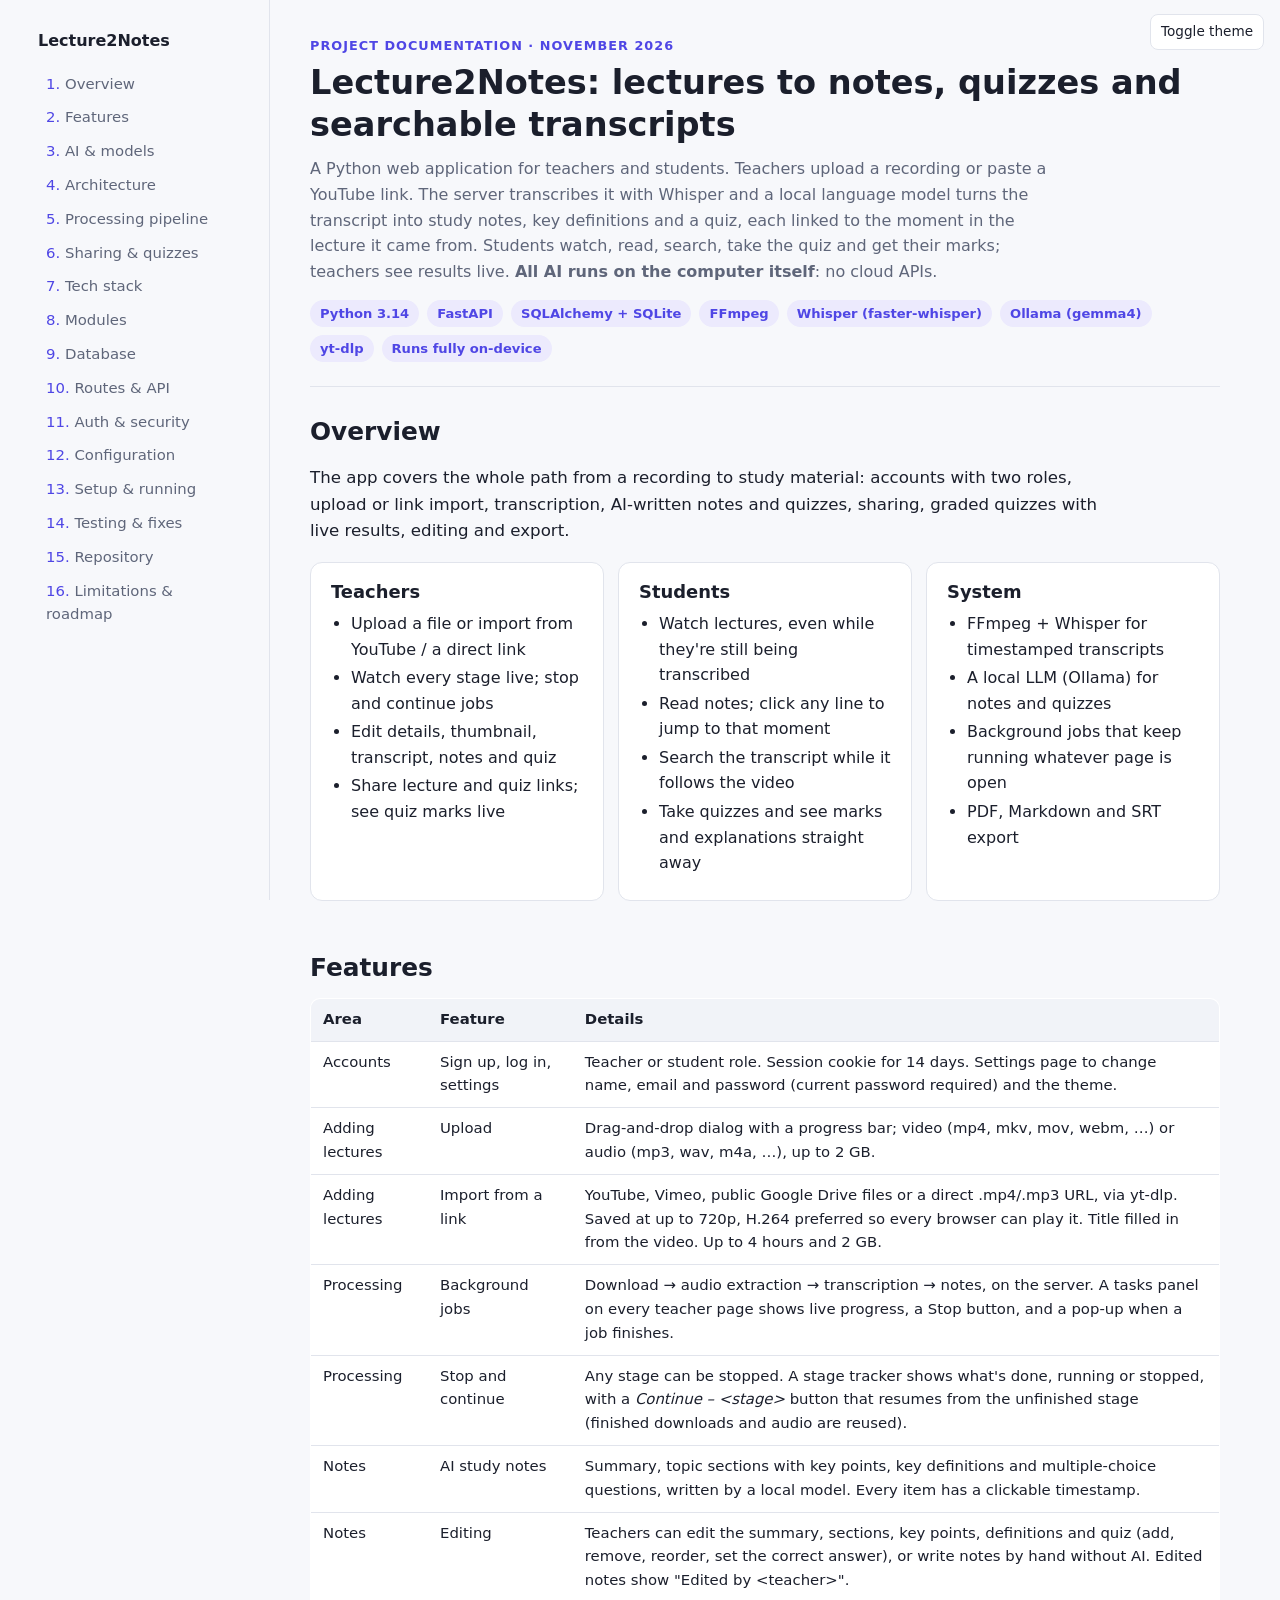
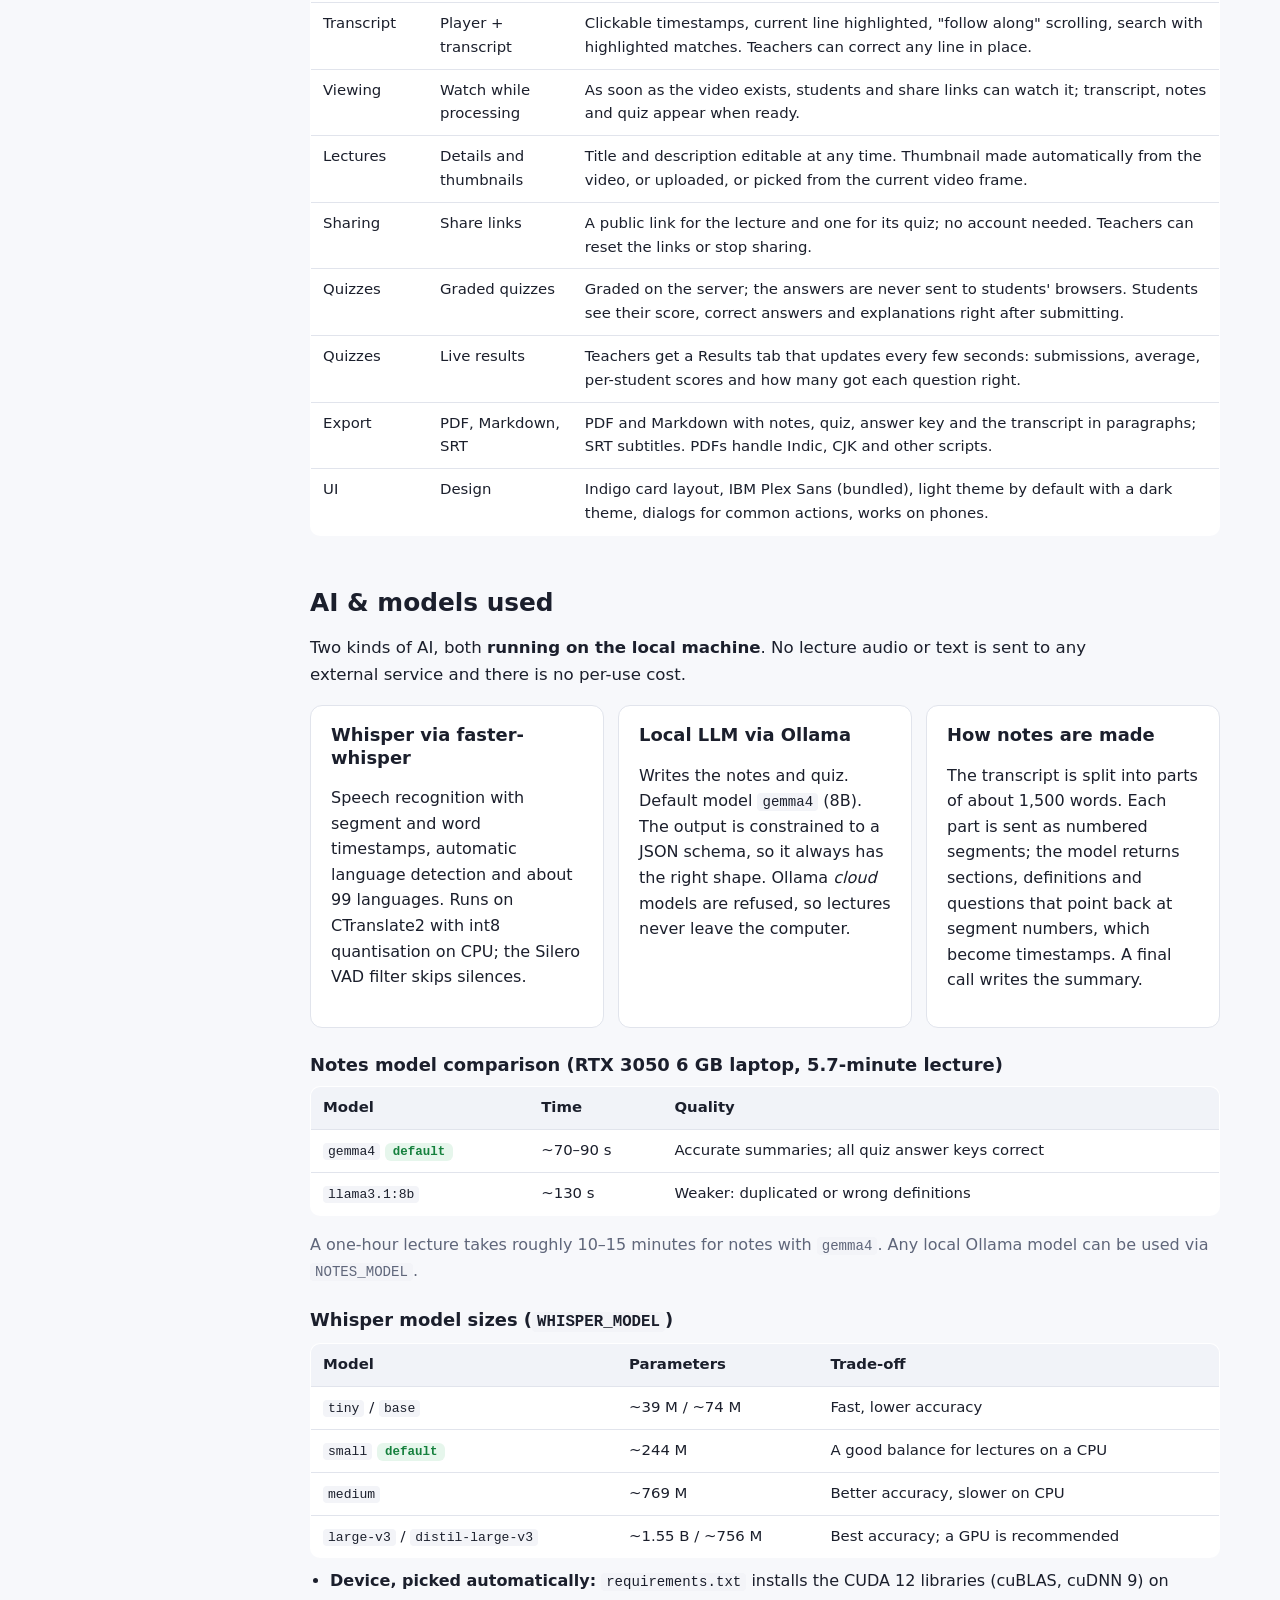
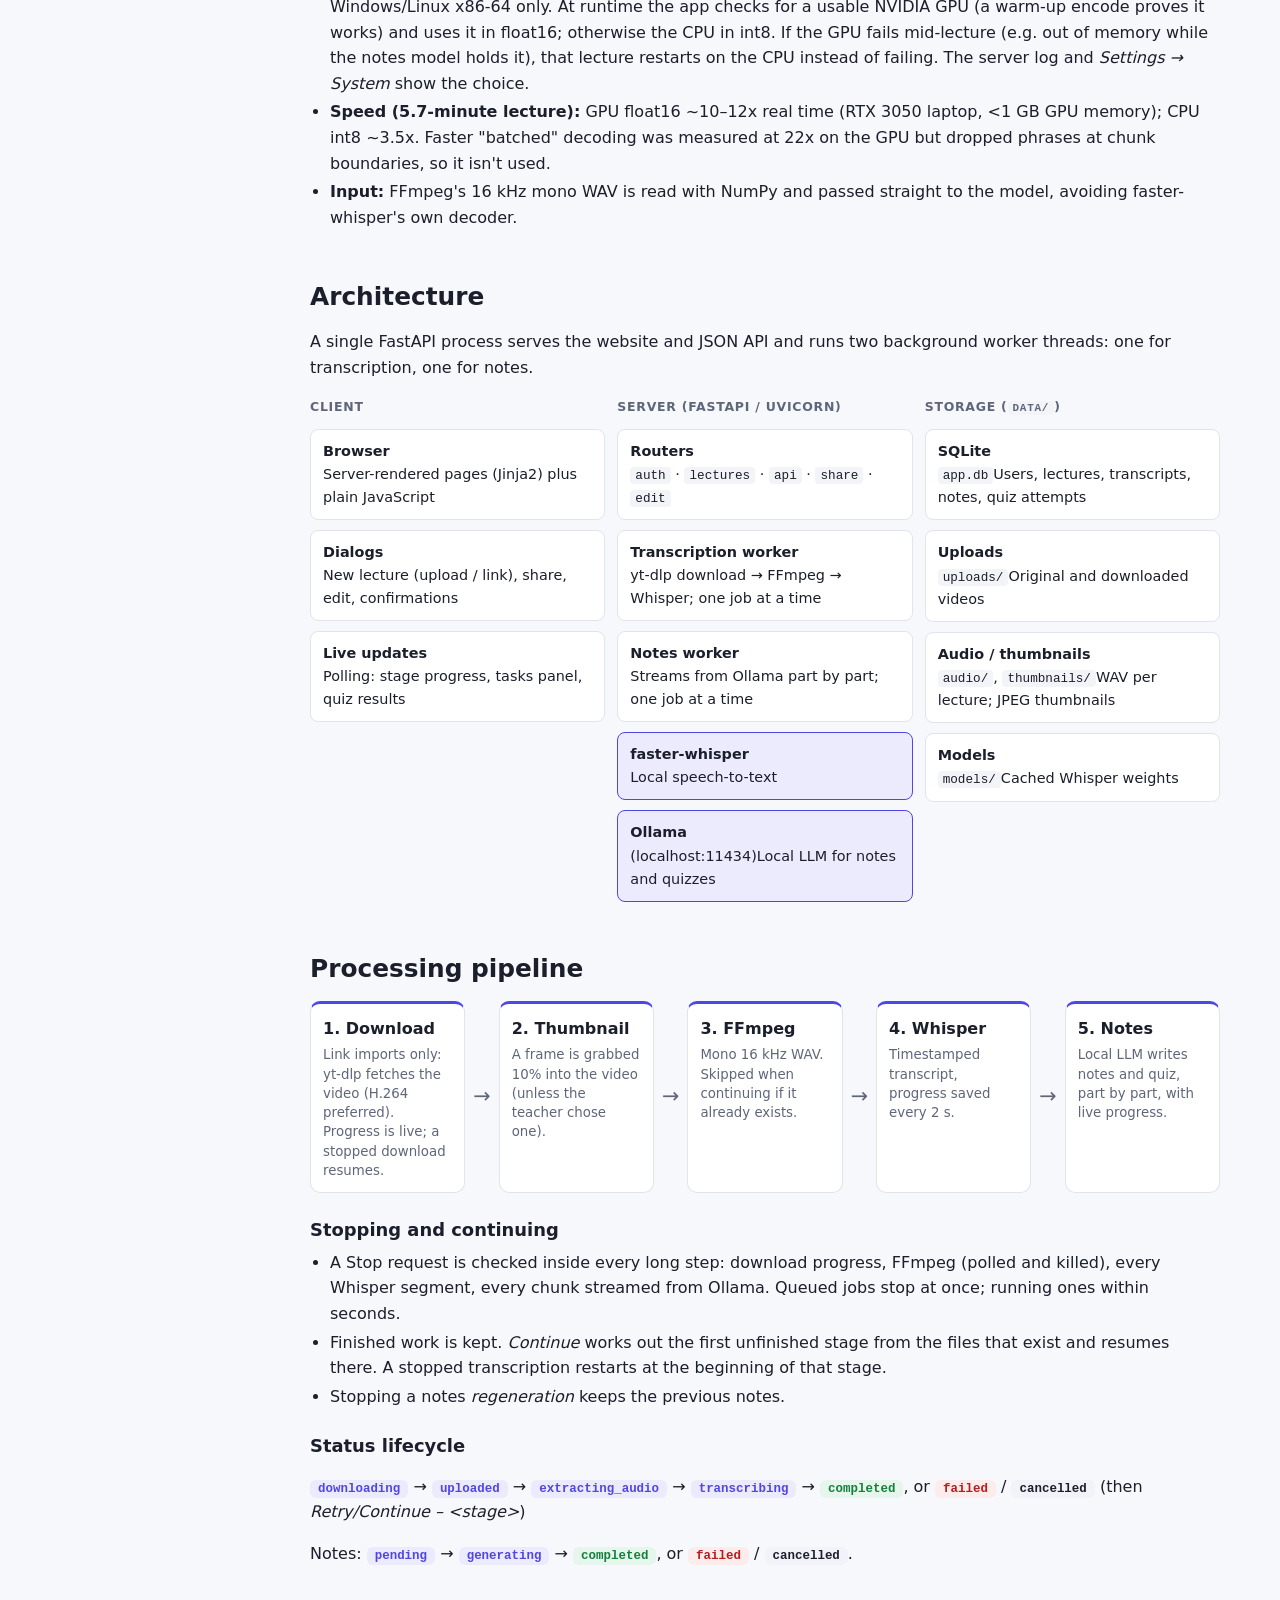
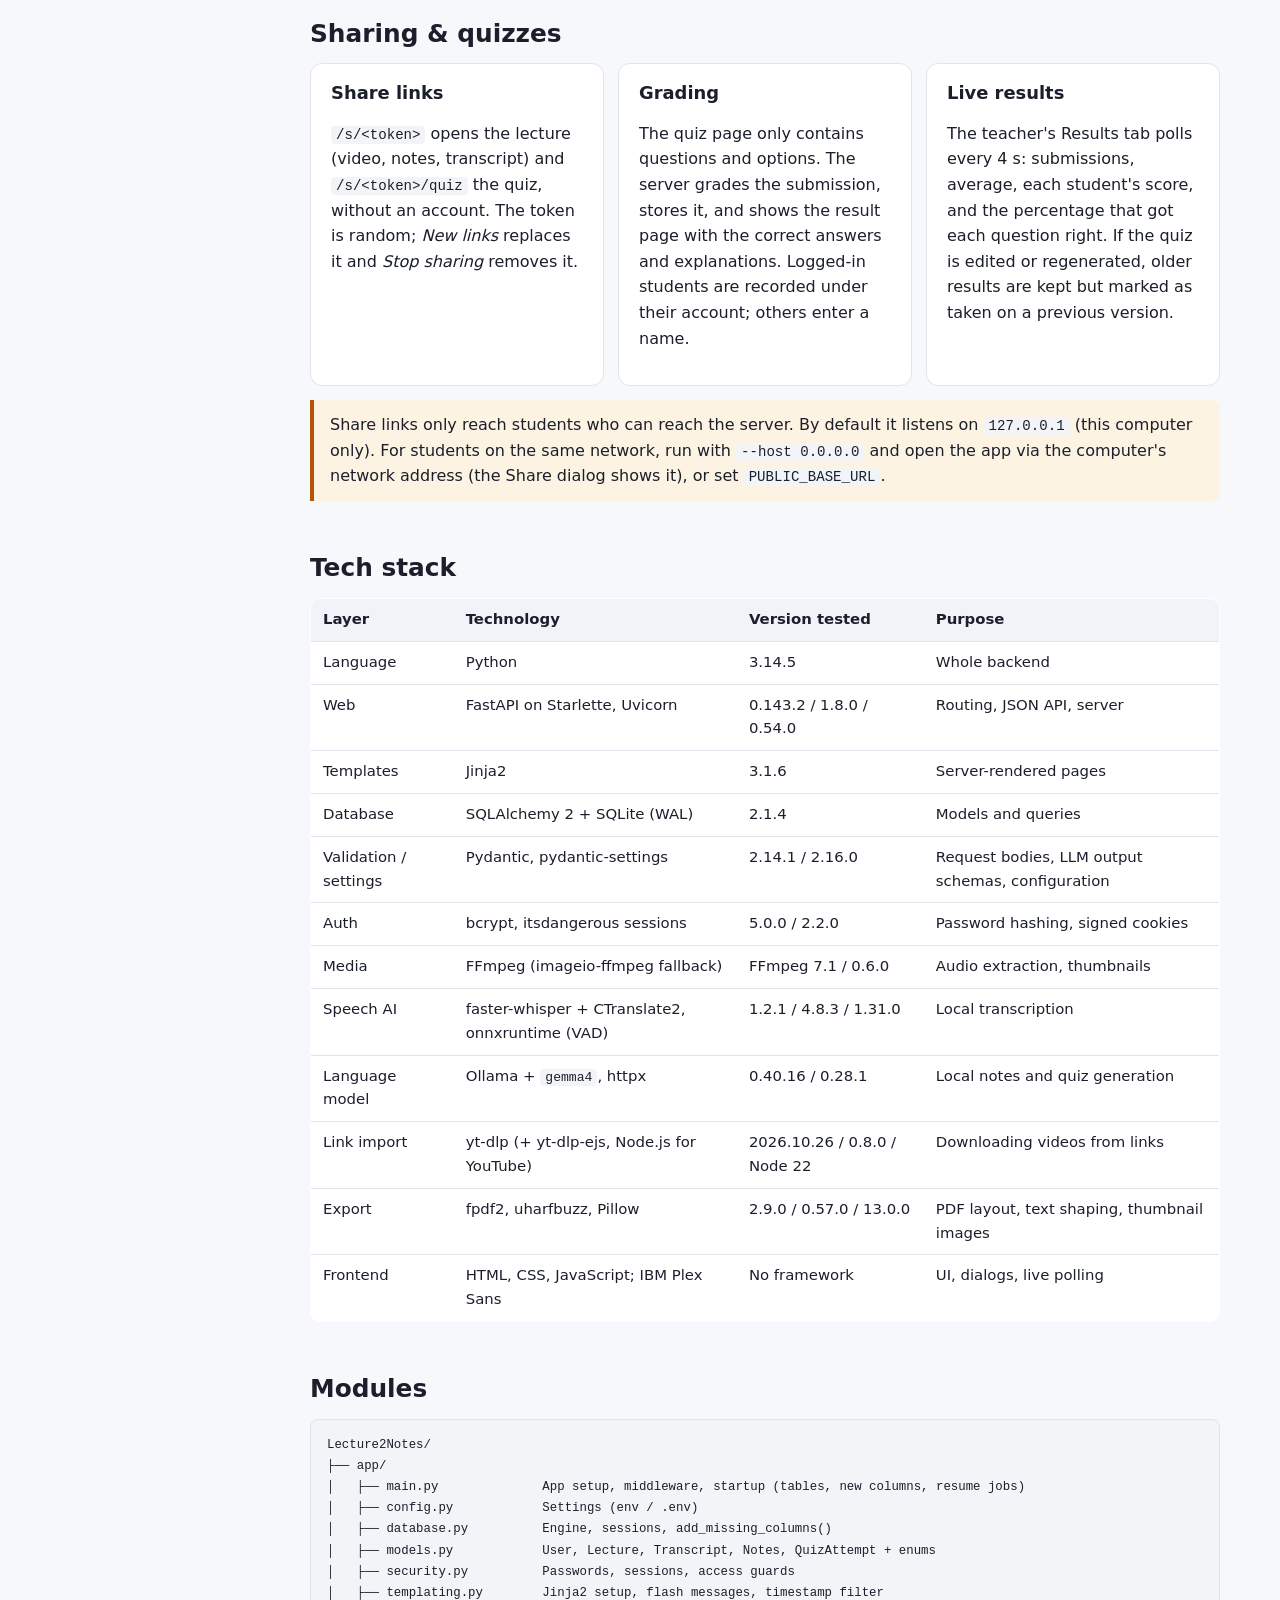
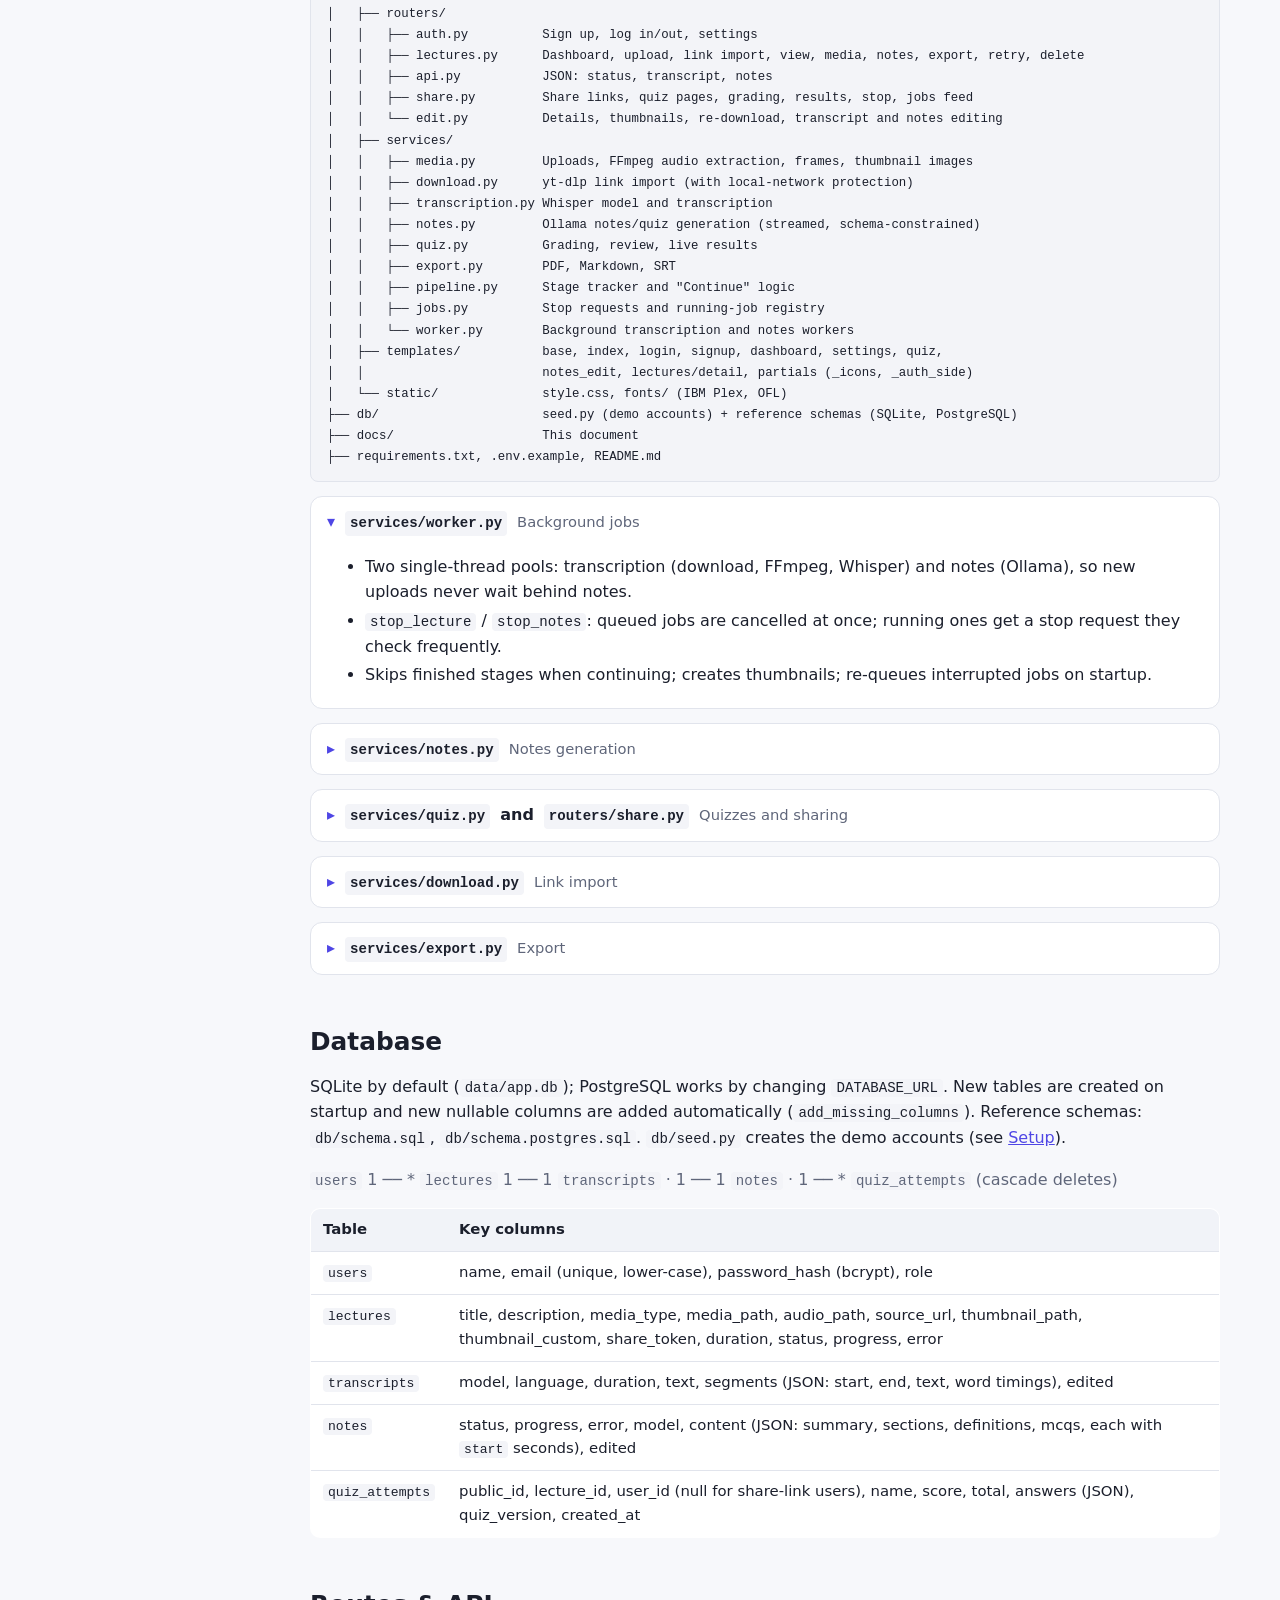
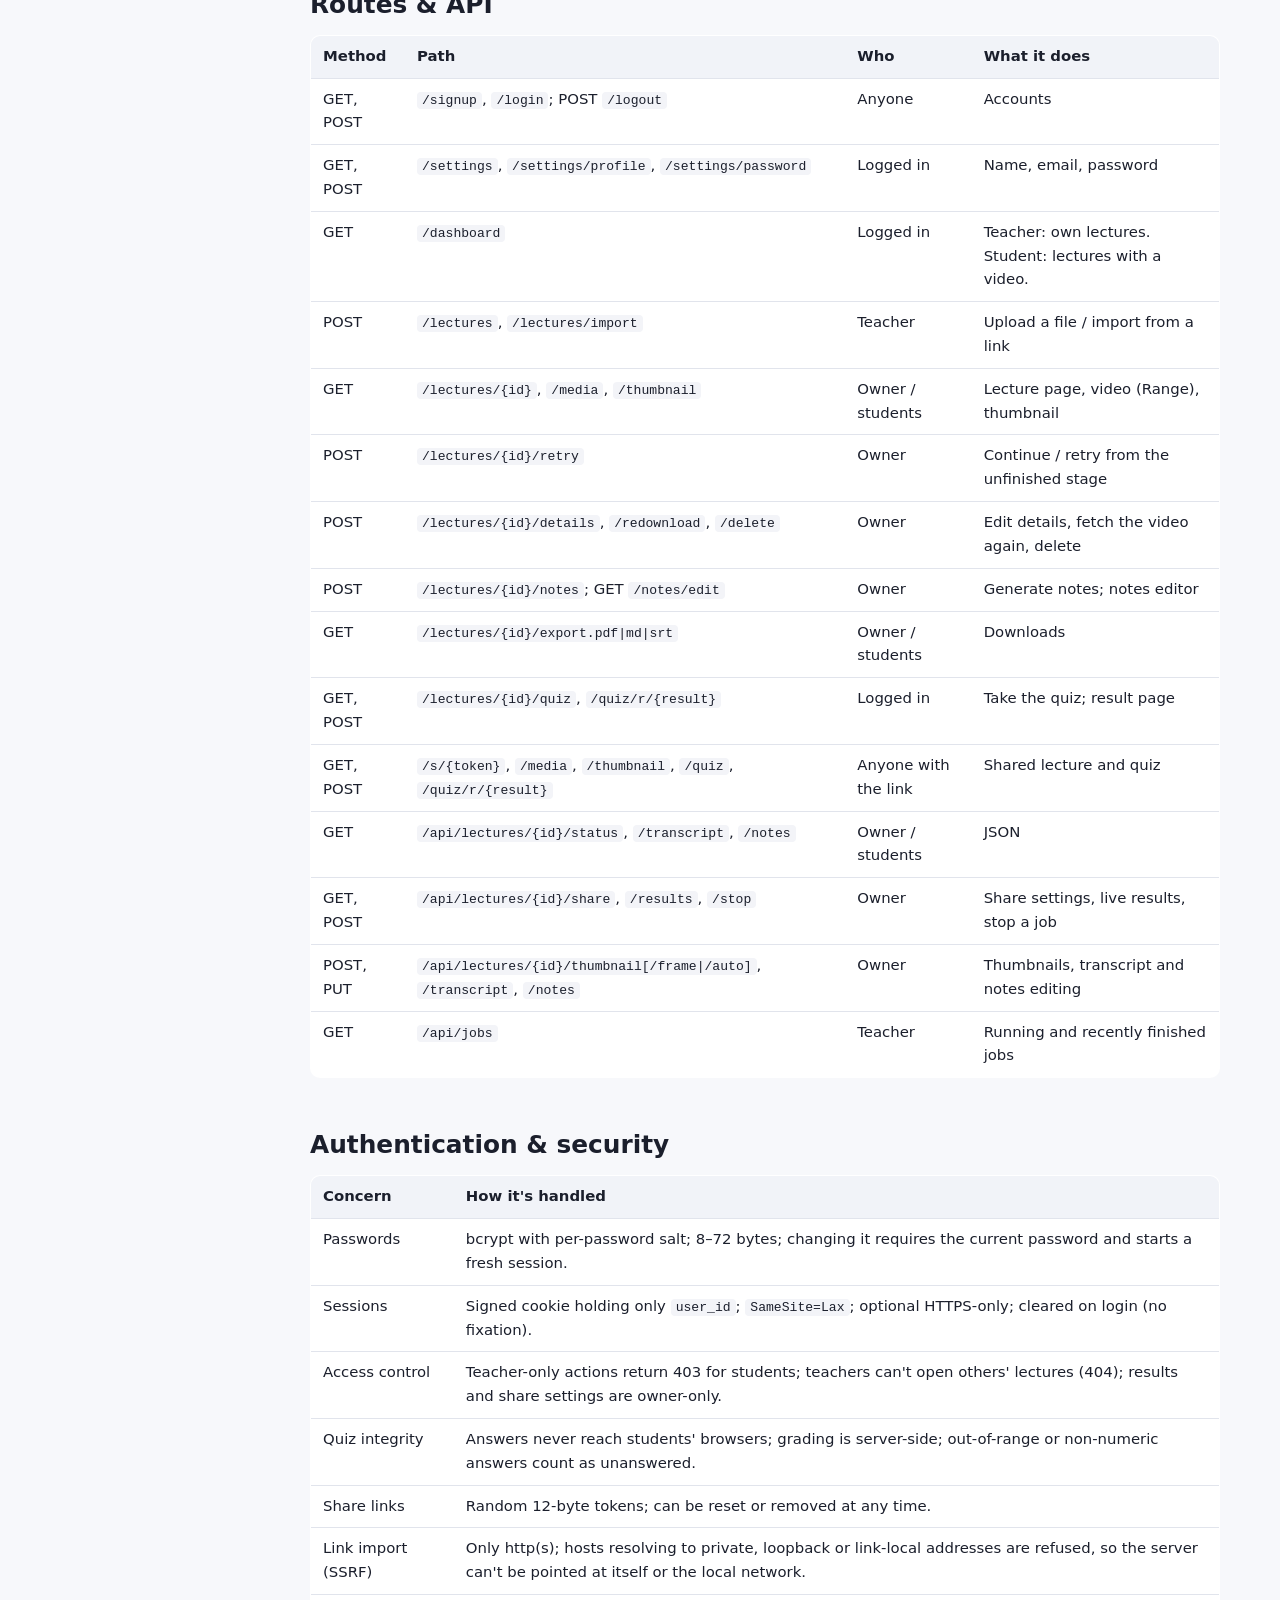
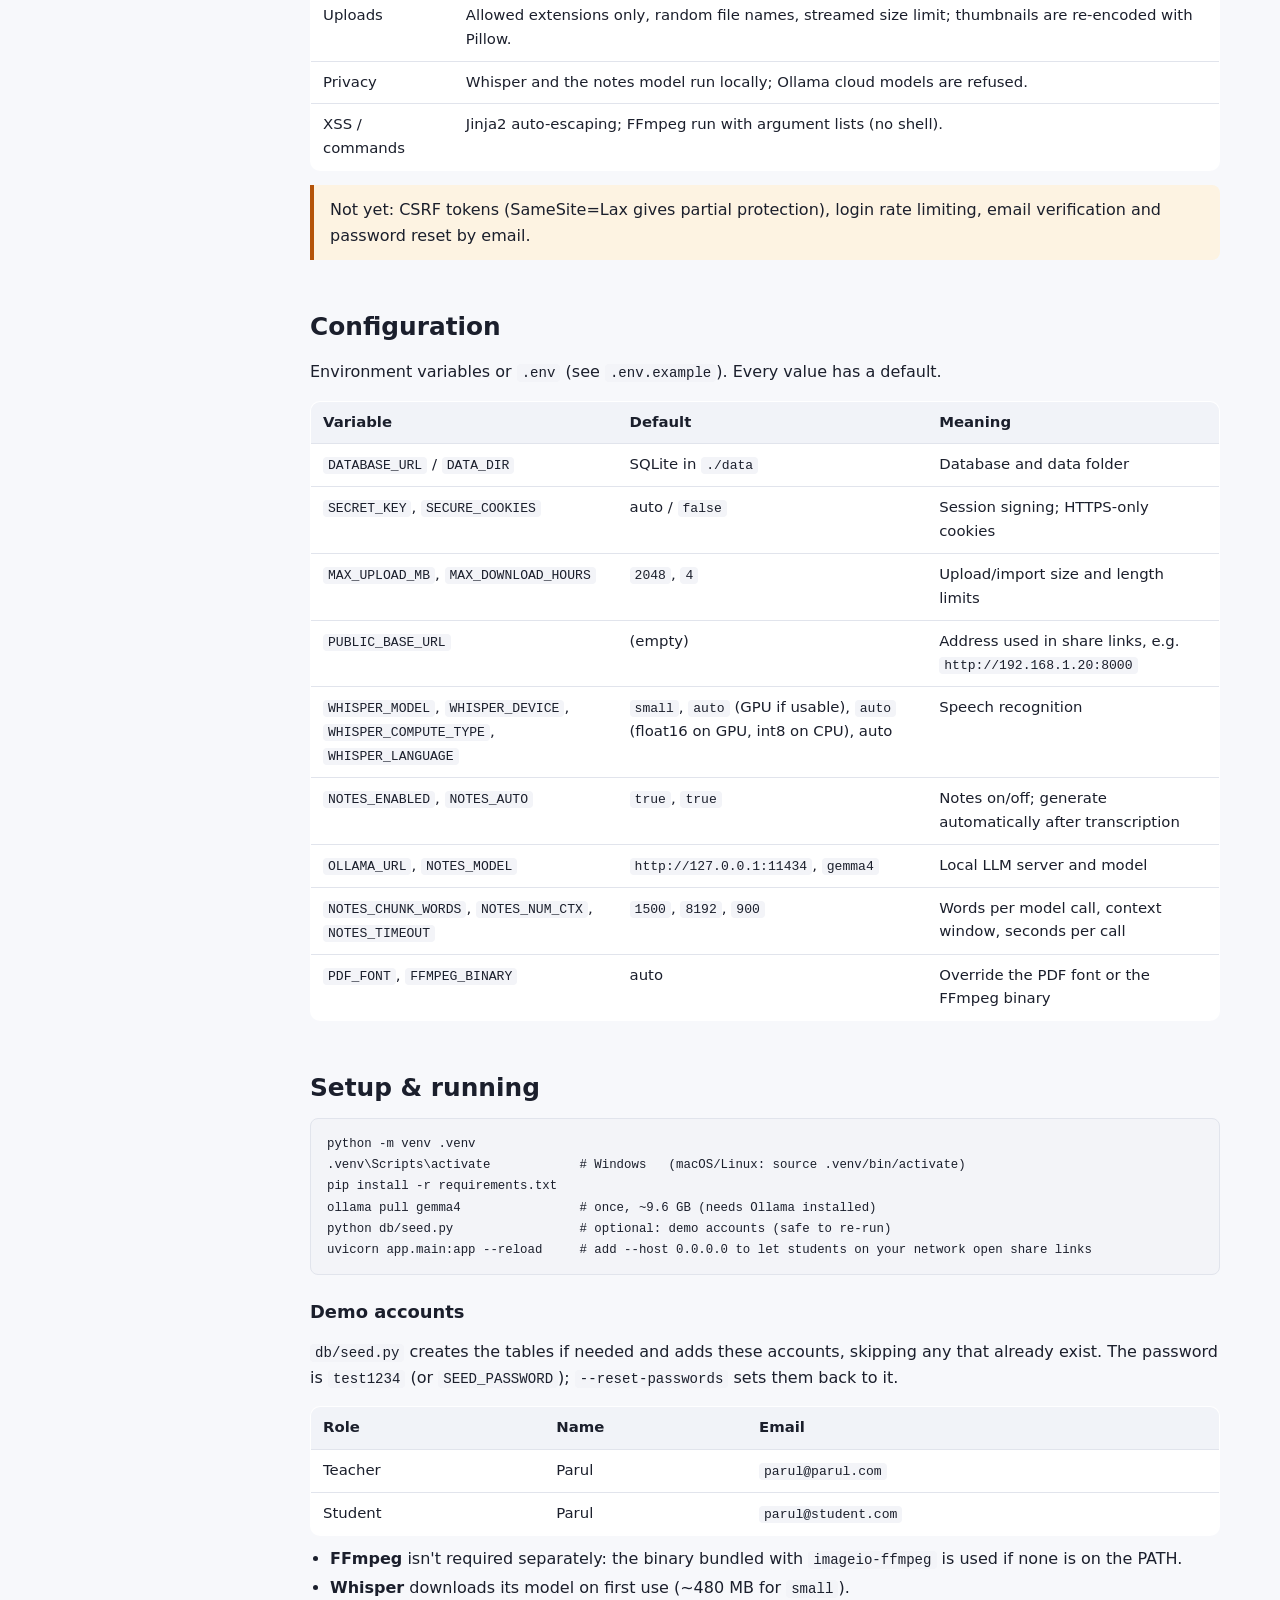
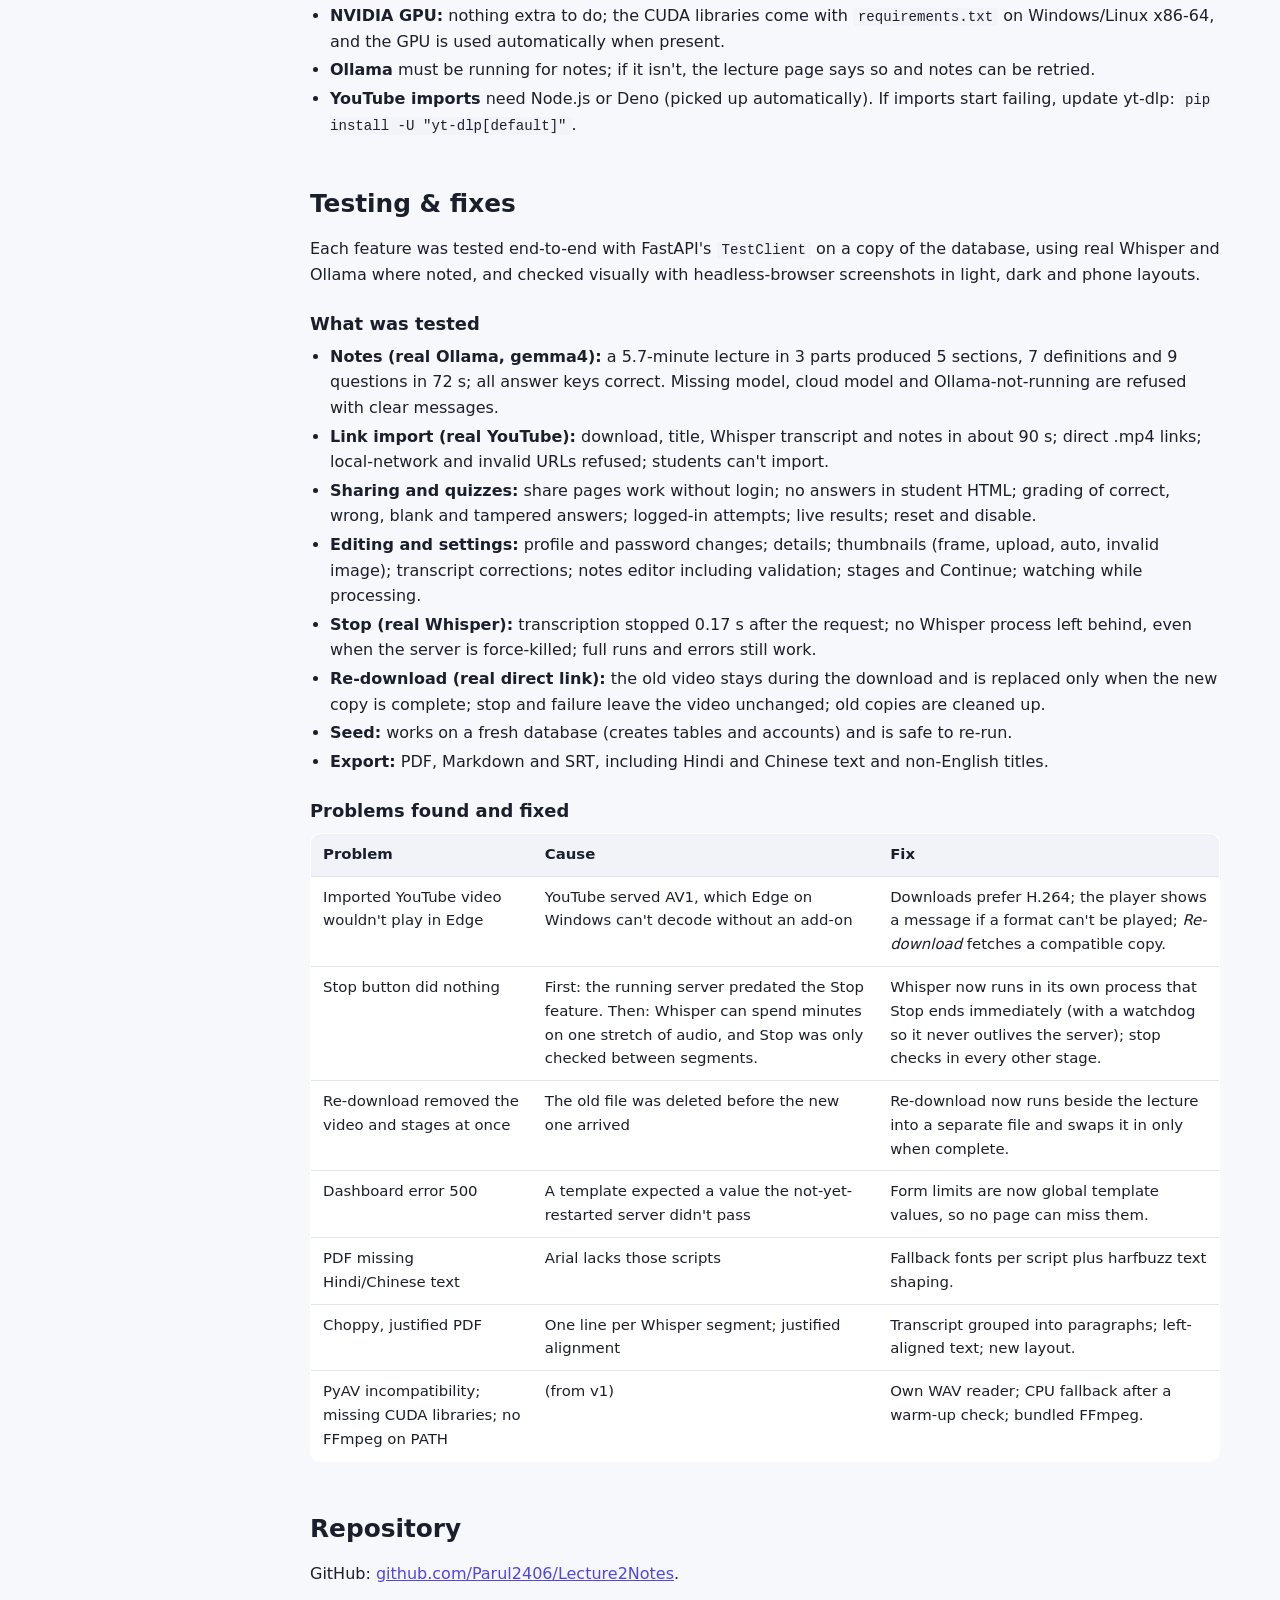
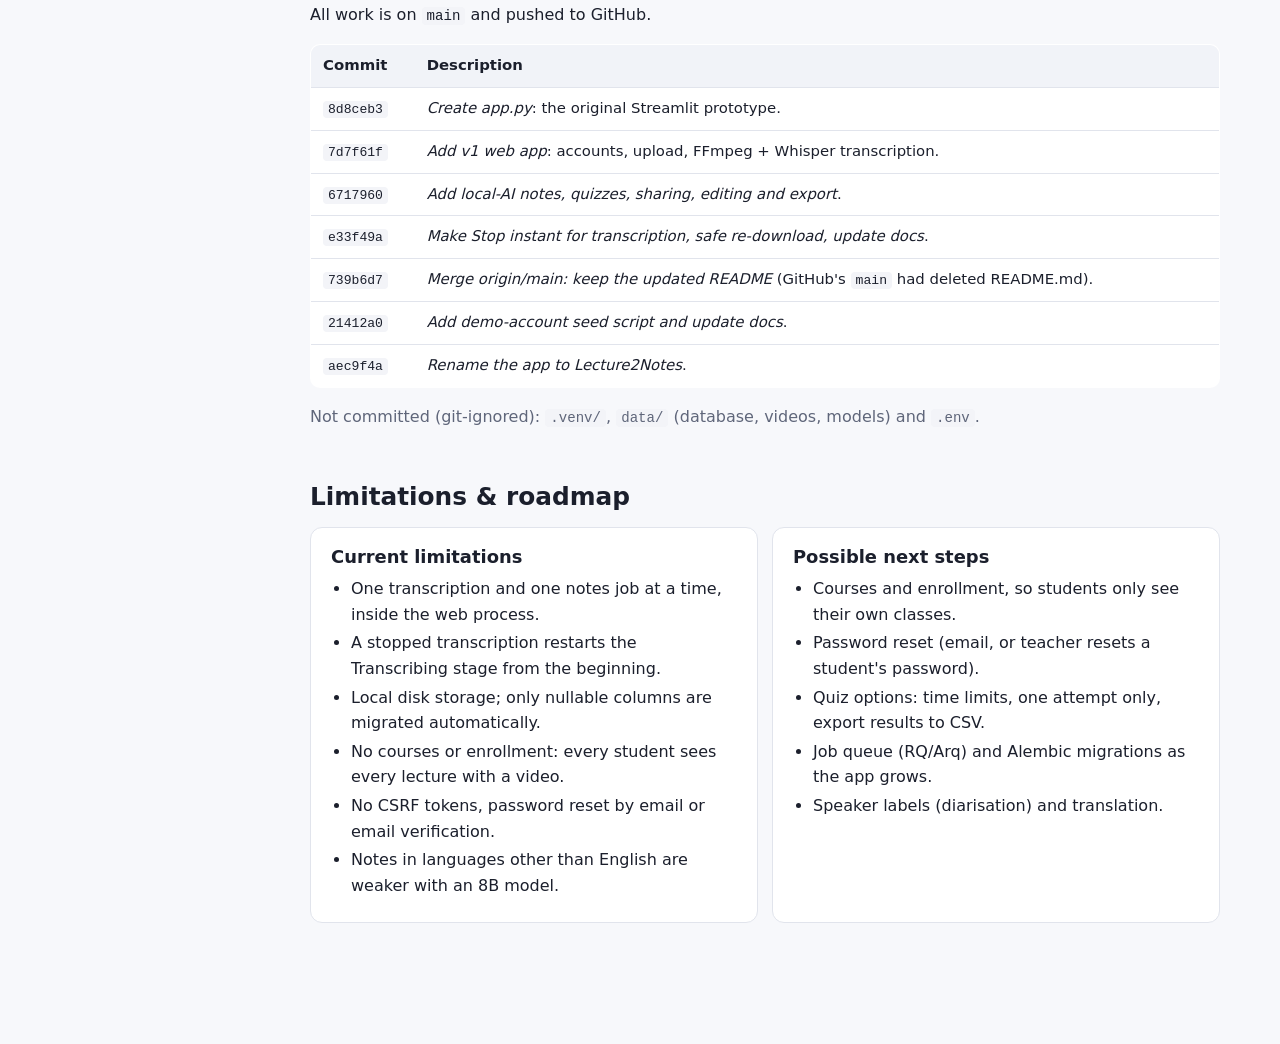
==== commit 4932a248: "Pick GPU or CPU for transcription automatically - requirements.txt installs NVIDIA CUDA 12 libraries" ====
--- a/docs/project-overview.html
+++ b/docs/project-overview.html
@@ -235,10 +235,12 @@
     <tr><td><code>large-v3</code> / <code>distil-large-v3</code></td><td>~1.55 B / ~756 M</td><td>Best accuracy; a GPU is recommended</td></tr>
   </table></div>
   <ul class="tight">
-    <li><strong>Device:</strong> <code>WHISPER_DEVICE=auto</code> uses the NVIDIA GPU when the CUDA libraries are installed
-        (<code>pip install nvidia-cublas-cu12 "nvidia-cudnn-cu12&gt;=9,&lt;10"</code>; the app adds their folders to the DLL path itself),
-        and falls back to CPU otherwise (checked with a warm-up encode). Precision is float16 on the GPU and int8 on the CPU.</li>
-    <li><strong>Speed:</strong> on the RTX 3050 laptop GPU, a 5.7-minute lecture transcribes in about 25 s (~14x real time, under 1 GB of GPU memory).</li>
+    <li><strong>Device, picked automatically:</strong> <code>requirements.txt</code> installs the CUDA 12 libraries (cuBLAS, cuDNN 9)
+        on Windows/Linux x86-64 only. At runtime the app checks for a usable NVIDIA GPU (a warm-up encode proves it works) and uses it in
+        float16; otherwise the CPU in int8. If the GPU fails mid-lecture (e.g. out of memory while the notes model holds it), that lecture
+        restarts on the CPU instead of failing. The server log and <em>Settings → System</em> show the choice.</li>
+    <li><strong>Speed (5.7-minute lecture):</strong> GPU float16 ~10–12x real time (RTX 3050 laptop, &lt;1 GB GPU memory); CPU int8 ~3.5x.
+        Faster "batched" decoding was measured at 22x on the GPU but dropped phrases at chunk boundaries, so it isn't used.</li>
     <li><strong>Input:</strong> FFmpeg's 16 kHz mono WAV is read with NumPy and passed straight to the model, avoiding faster-whisper's own decoder.</li>
   </ul>
 </section>
@@ -472,7 +474,7 @@
     <tr><td><code>SECRET_KEY</code>, <code>SECURE_COOKIES</code></td><td>auto / <code>false</code></td><td>Session signing; HTTPS-only cookies</td></tr>
     <tr><td><code>MAX_UPLOAD_MB</code>, <code>MAX_DOWNLOAD_HOURS</code></td><td><code>2048</code>, <code>4</code></td><td>Upload/import size and length limits</td></tr>
     <tr><td><code>PUBLIC_BASE_URL</code></td><td>(empty)</td><td>Address used in share links, e.g. <code>http://192.168.1.20:8000</code></td></tr>
-    <tr><td><code>WHISPER_MODEL</code>, <code>WHISPER_DEVICE</code>, <code>WHISPER_COMPUTE_TYPE</code>, <code>WHISPER_LANGUAGE</code></td><td><code>small</code>, <code>auto</code>, <code>auto</code> (float16 on GPU, int8 on CPU), auto</td><td>Speech recognition</td></tr>
+    <tr><td><code>WHISPER_MODEL</code>, <code>WHISPER_DEVICE</code>, <code>WHISPER_COMPUTE_TYPE</code>, <code>WHISPER_LANGUAGE</code></td><td><code>small</code>, <code>auto</code> (GPU if usable), <code>auto</code> (float16 on GPU, int8 on CPU), auto</td><td>Speech recognition</td></tr>
     <tr><td><code>NOTES_ENABLED</code>, <code>NOTES_AUTO</code></td><td><code>true</code>, <code>true</code></td><td>Notes on/off; generate automatically after transcription</td></tr>
     <tr><td><code>OLLAMA_URL</code>, <code>NOTES_MODEL</code></td><td><code>http://127.0.0.1:11434</code>, <code>gemma4</code></td><td>Local LLM server and model</td></tr>
     <tr><td><code>NOTES_CHUNK_WORDS</code>, <code>NOTES_NUM_CTX</code>, <code>NOTES_TIMEOUT</code></td><td><code>1500</code>, <code>8192</code>, <code>900</code></td><td>Words per model call, context window, seconds per call</td></tr>
@@ -500,7 +502,7 @@
   <ul class="tight">
     <li><strong>FFmpeg</strong> isn't required separately: the binary bundled with <code>imageio-ffmpeg</code> is used if none is on the PATH.</li>
     <li><strong>Whisper</strong> downloads its model on first use (~480 MB for <code>small</code>).</li>
-    <li><strong>NVIDIA GPU:</strong> <code>pip install nvidia-cublas-cu12 "nvidia-cudnn-cu12&gt;=9,&lt;10"</code> once (~1.3 GB) to transcribe on the GPU; otherwise the CPU is used.</li>
+    <li><strong>NVIDIA GPU:</strong> nothing extra to do; the CUDA libraries come with <code>requirements.txt</code> on Windows/Linux x86-64, and the GPU is used automatically when present.</li>
     <li><strong>Ollama</strong> must be running for notes; if it isn't, the lecture page says so and notes can be retried.</li>
     <li><strong>YouTube imports</strong> need Node.js or Deno (picked up automatically). If imports start failing, update yt-dlp: <code>pip install -U "yt-dlp[default]"</code>.</li>
   </ul>
